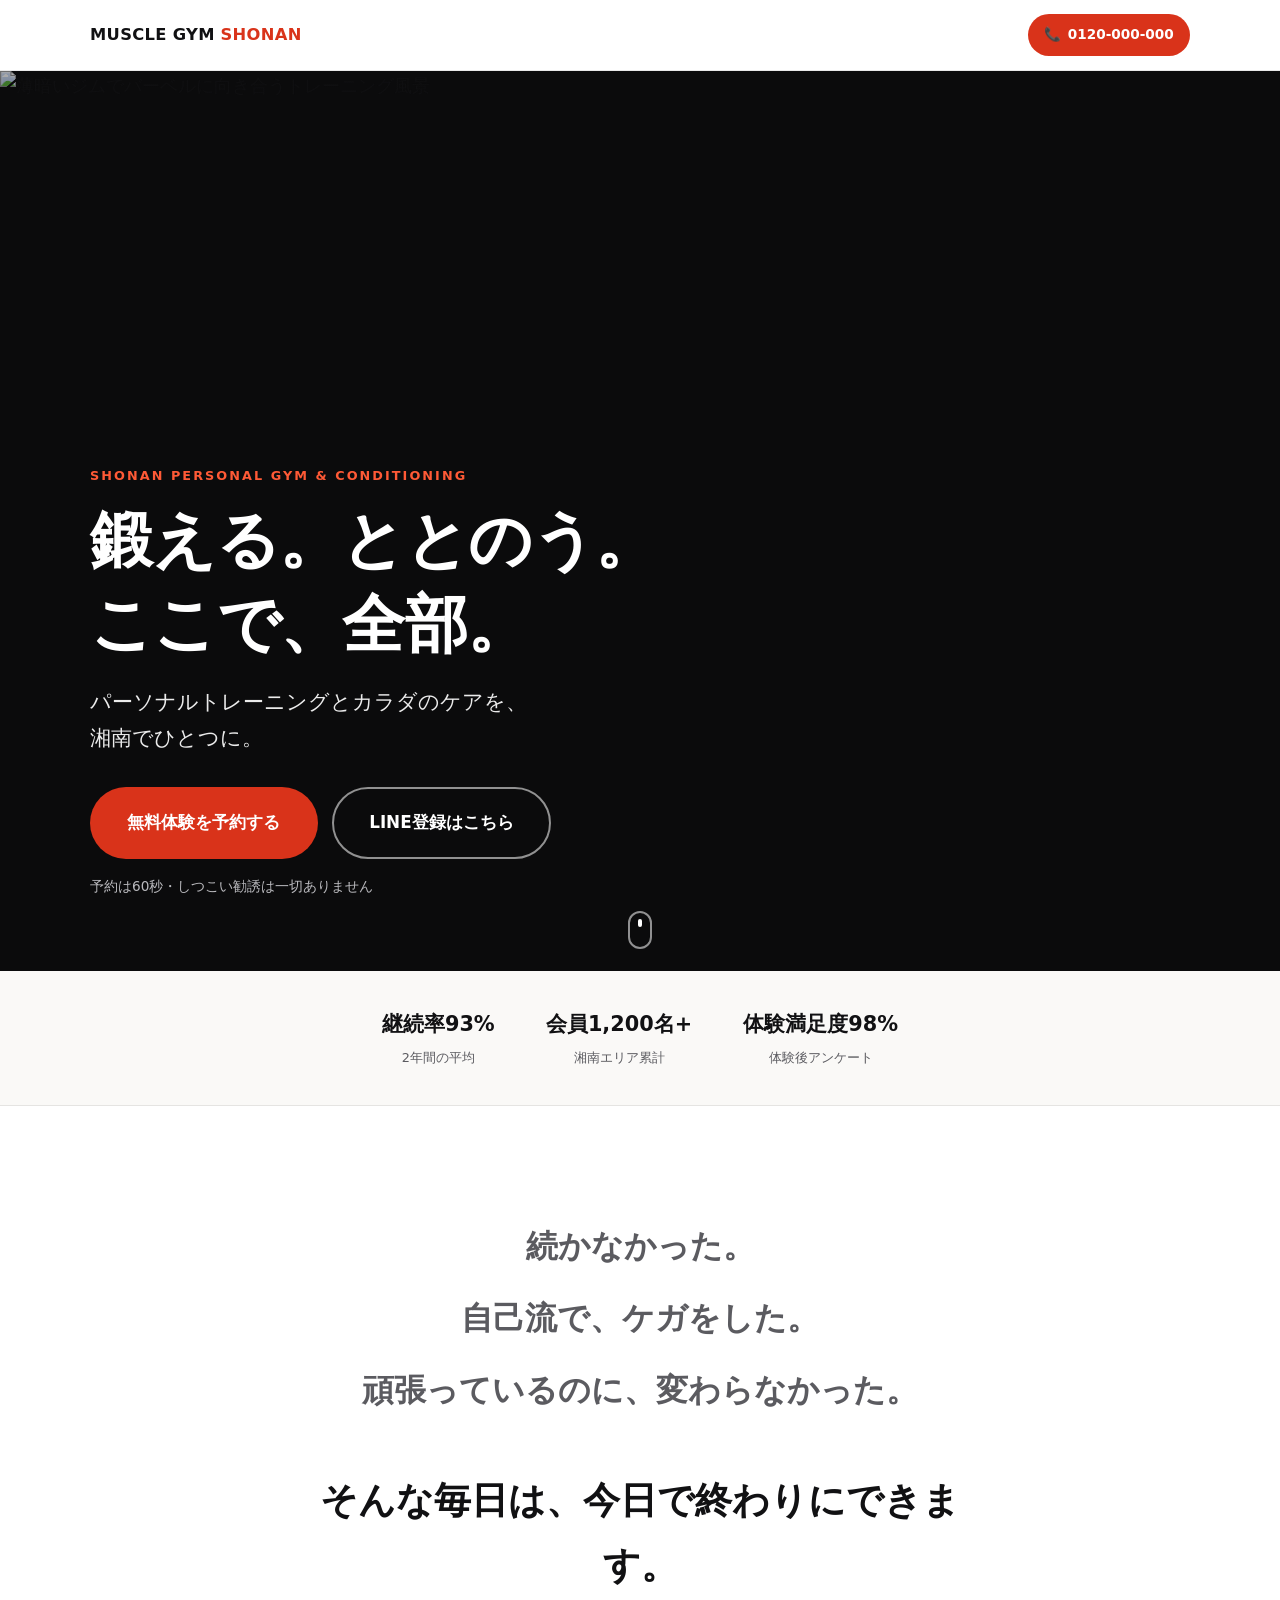
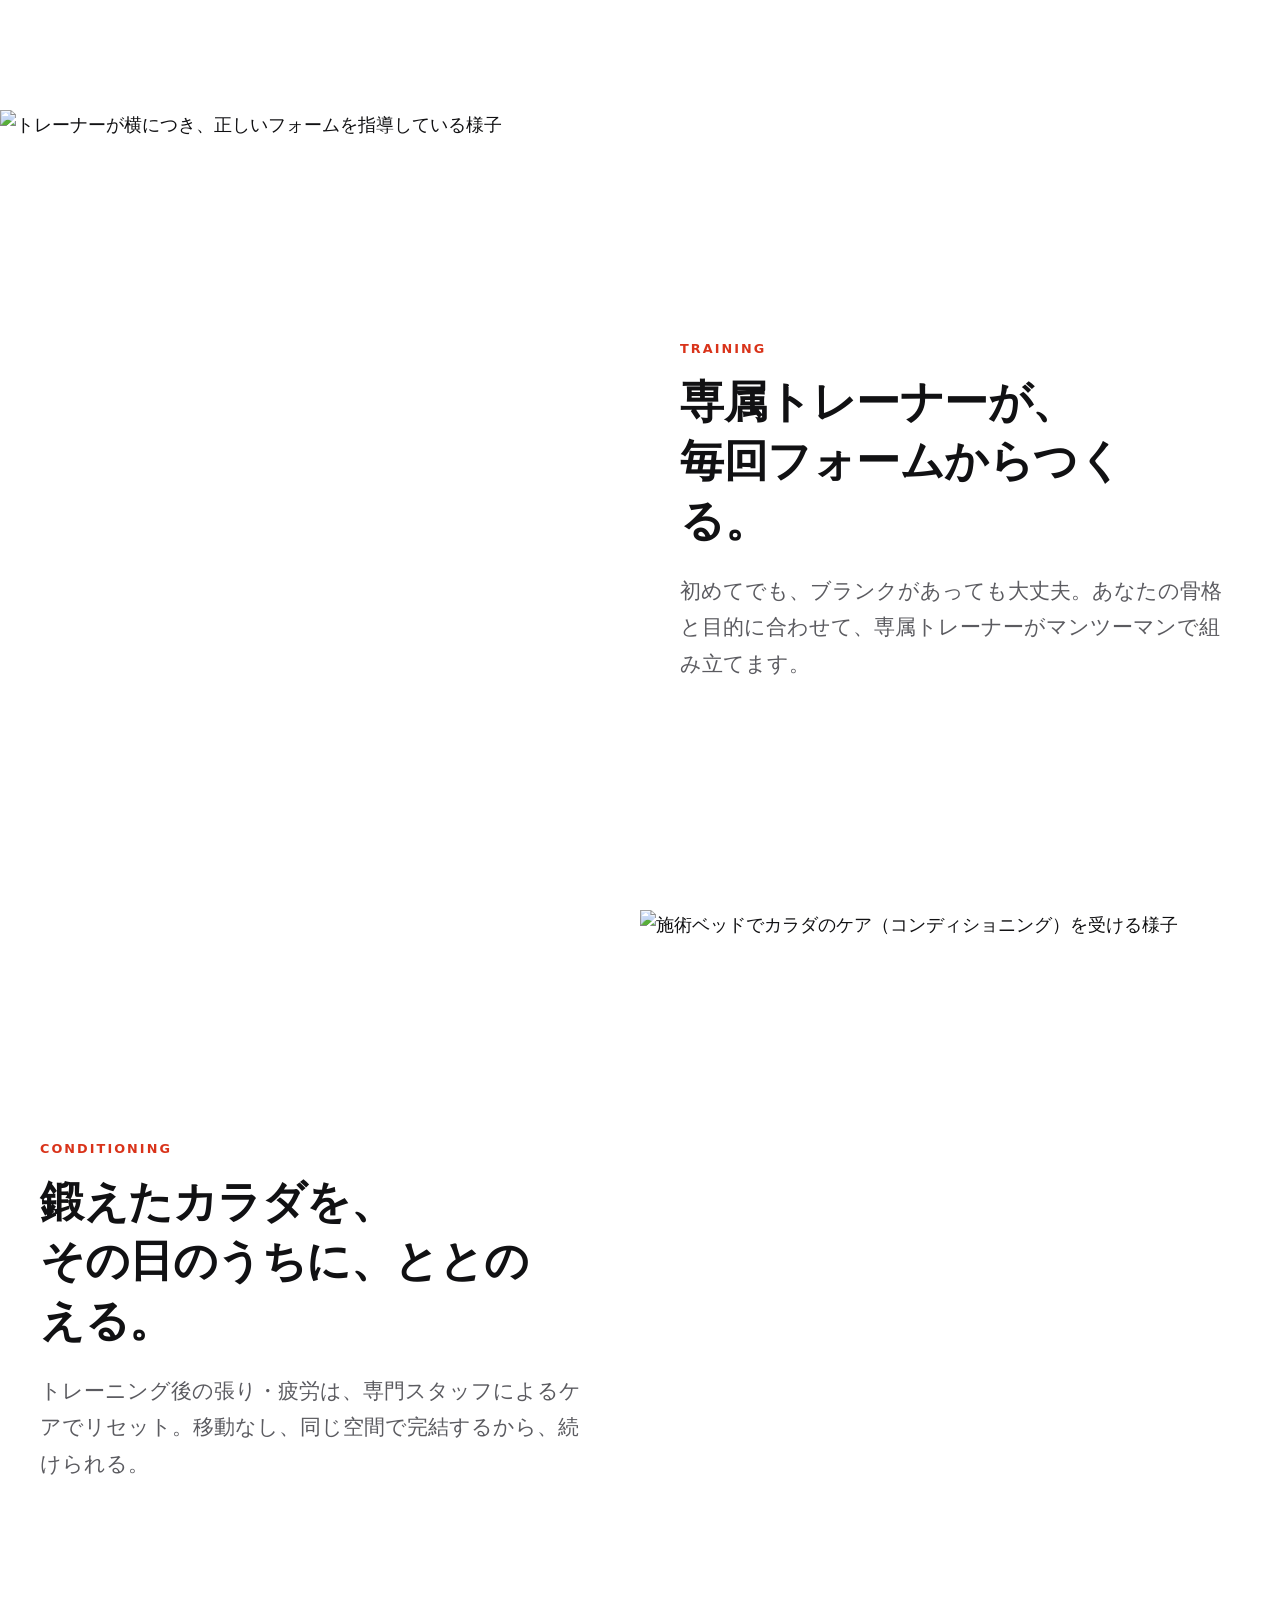
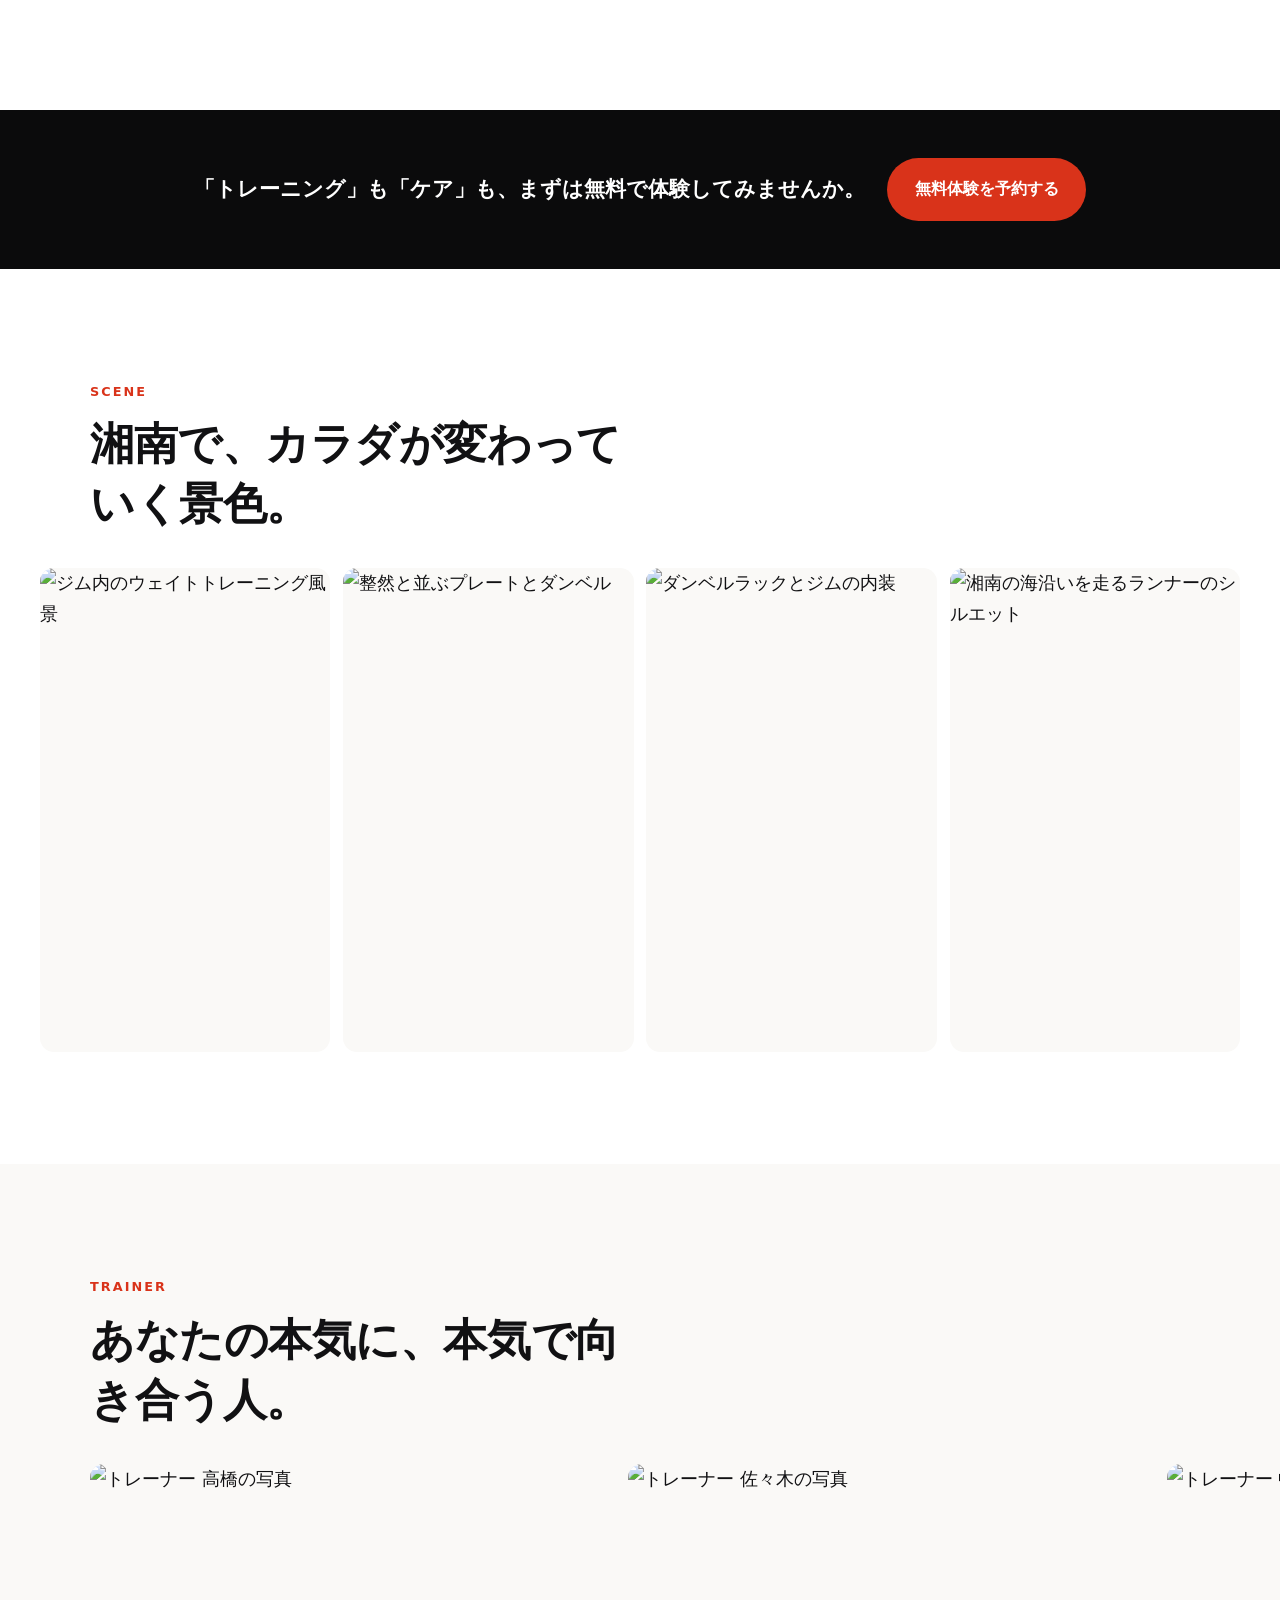
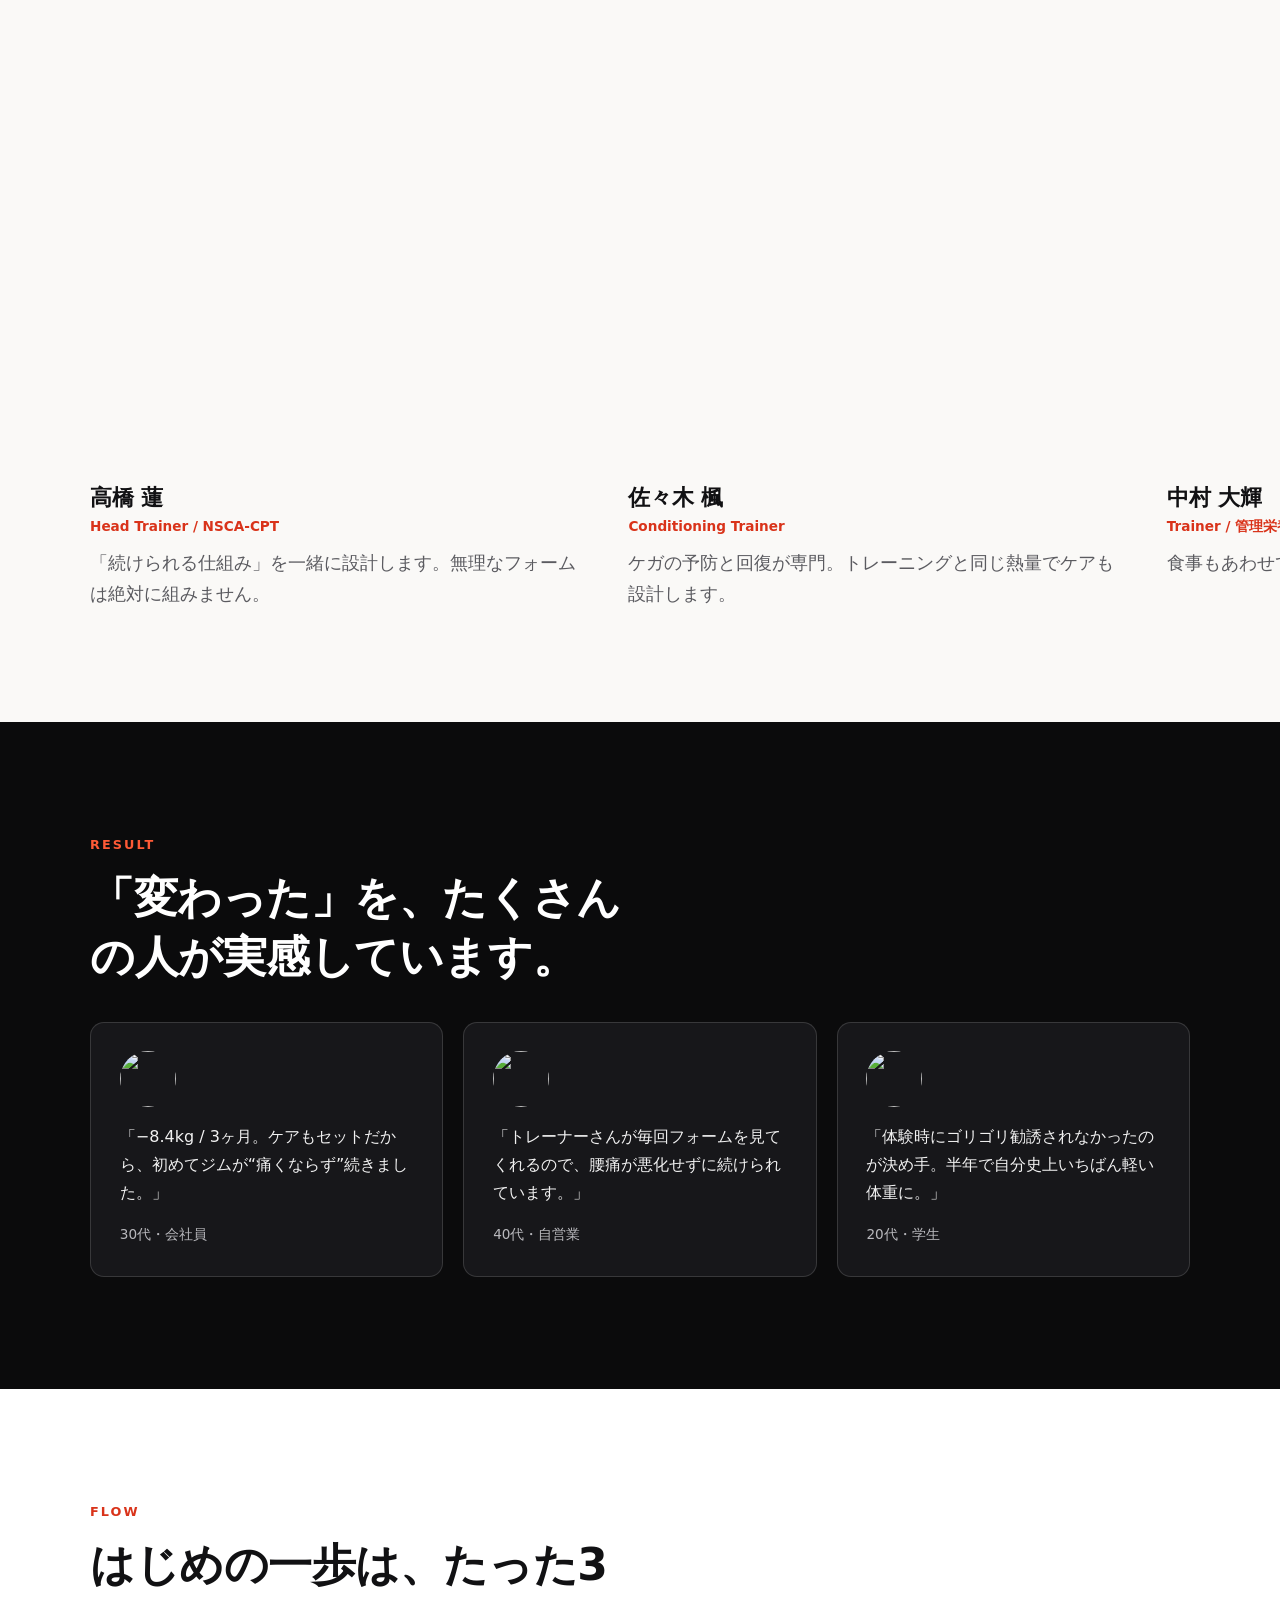
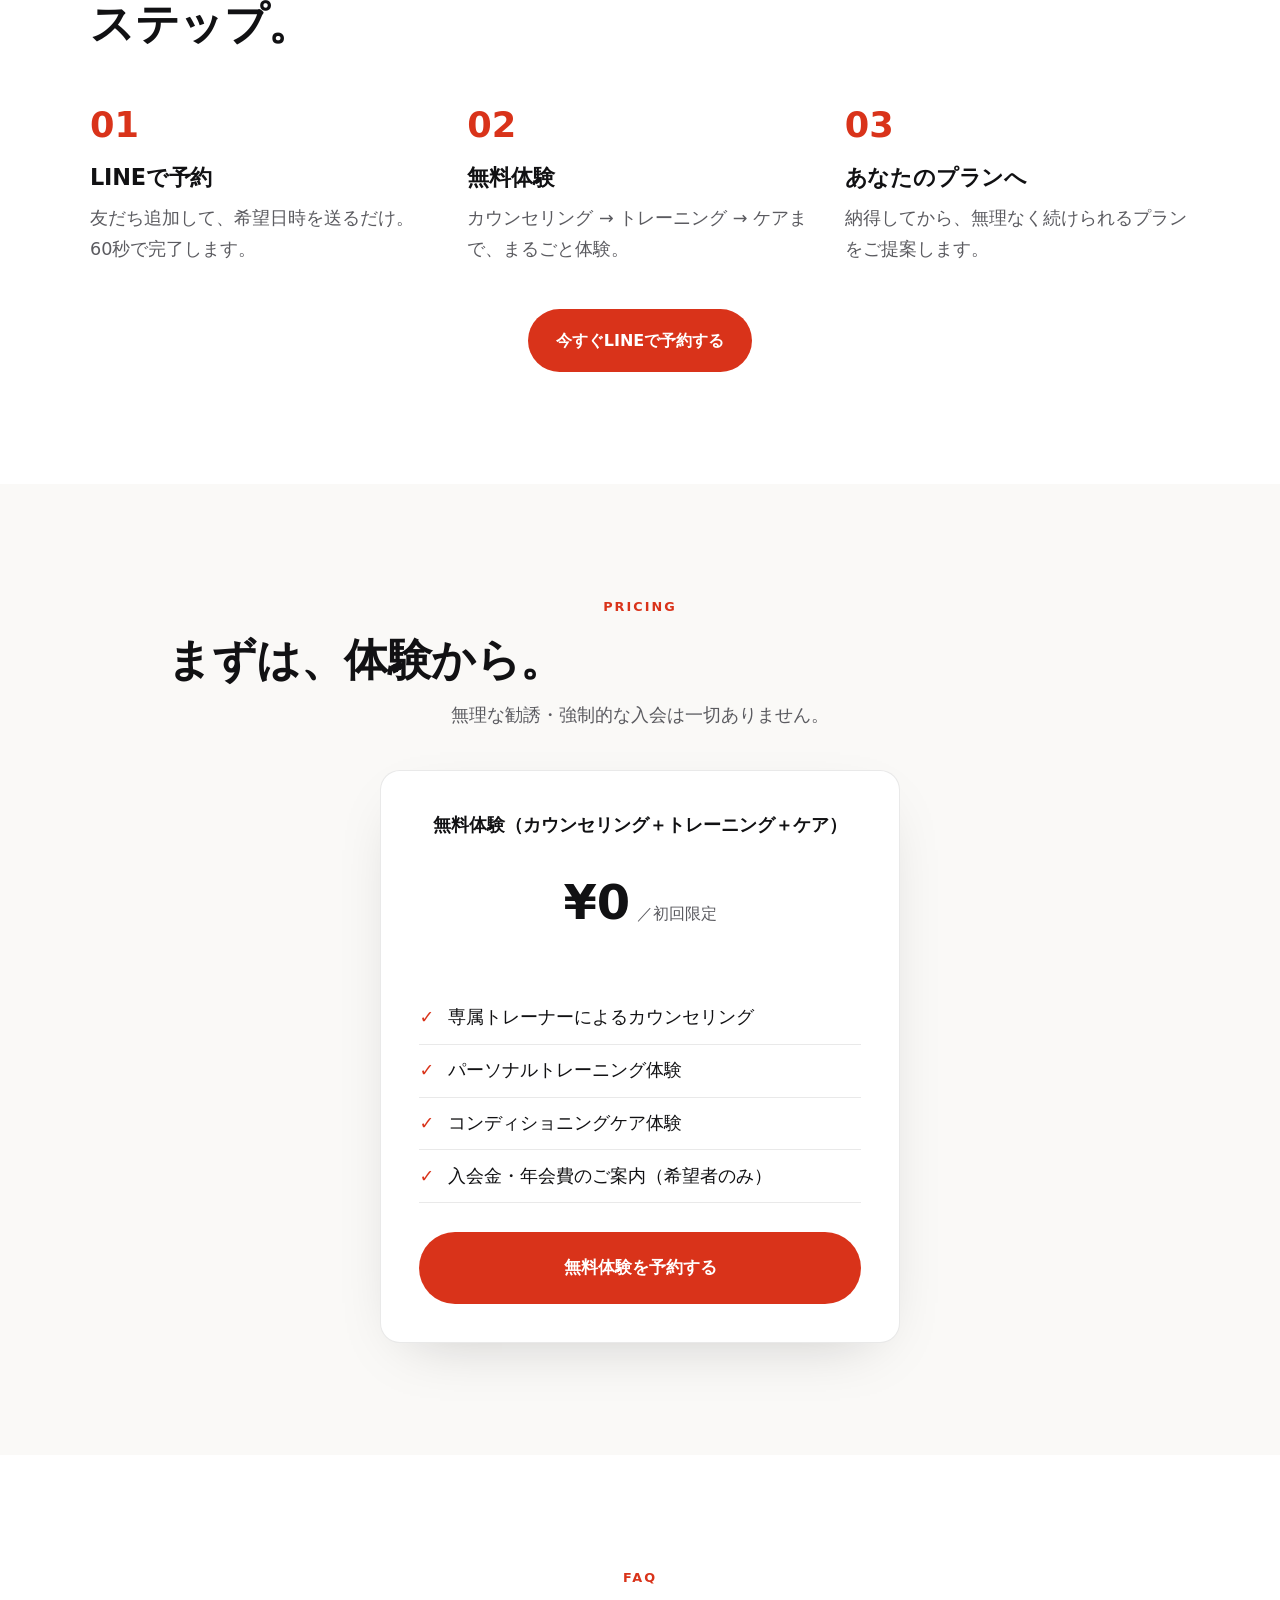
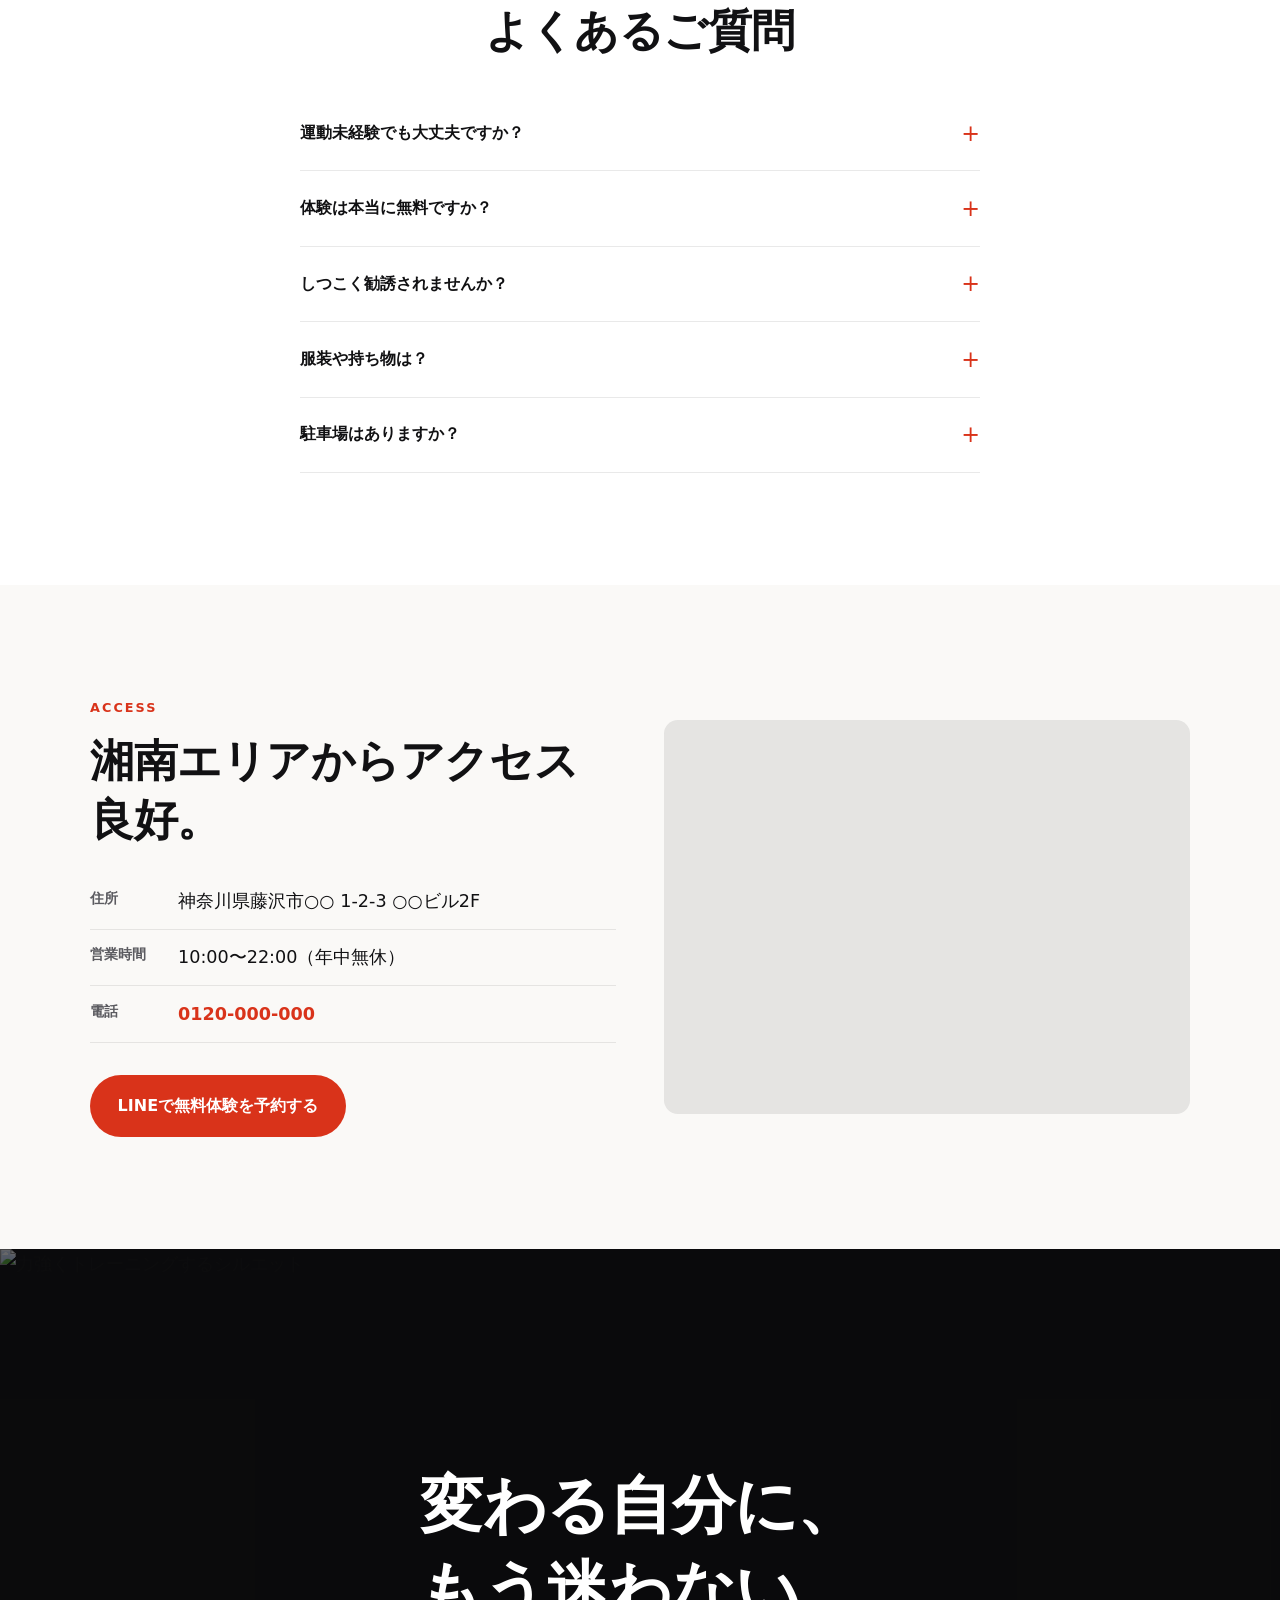
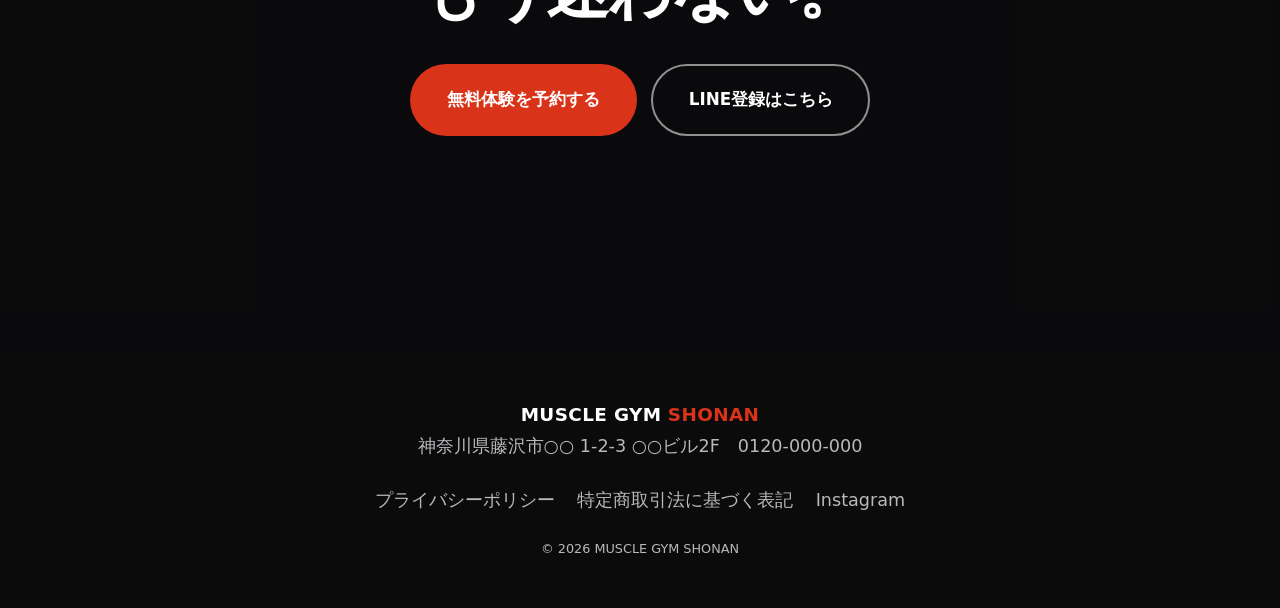
==== index.html @ 925e8fb3 "GitHub Pagesのサブパスで404になるルート絶対パスを修正 GitHub Pagesのプロジェクトサイトは /-muscle-gym-shonan-lp/ 配下で 配信されるため、"/"始ま" ====
<!doctype html>
<html lang="ja">
<head>
<meta charset="UTF-8">
<meta name="viewport" content="width=device-width, initial-scale=1, viewport-fit=cover">
<title>マッスルジム湘南｜鍛える。ととのう。ここで、全部。無料体験受付中</title>
<meta name="description" content="湘南のパーソナルジム「マッスルジム湘南」。トレーニングとカラダのケアがひとつになった、続けられるジム。無料体験はLINEで60秒予約。">
<link rel="canonical" href="https://www.musclegym-shonan.example.com/">
<meta name="robots" content="index,follow">
<meta name="theme-color" content="#0B0B0C">

<!-- OGP / SNS -->
<meta property="og:type" content="website">
<meta property="og:locale" content="ja_JP">
<meta property="og:site_name" content="マッスルジム湘南">
<meta property="og:title" content="マッスルジム湘南｜鍛える。ととのう。ここで、全部。">
<meta property="og:description" content="トレーニングとカラダのケアがひとつになった、湘南のパーソナルジム。無料体験はLINEで60秒予約。">
<meta property="og:url" content="https://www.musclegym-shonan.example.com/">
<meta property="og:image" content="https://images.unsplash.com/photo-1571019613454-1cb2f99b2d8b?auto=format&fit=crop&w=1200&h=630&q=80">
<meta name="twitter:card" content="summary_large_image">

<link rel="icon" href="./assets/img/favicon.svg" type="image/svg+xml">
<link rel="preconnect" href="https://images.unsplash.com" crossorigin>

<link rel="stylesheet" href="./assets/css/style.css">
<script>document.documentElement.classList.add('js');</script>

<!-- ============================================================
     計測タグ設置スロット（Head）
     Google Tag Manager / GA4 / Meta Pixel / Microsoft Clarity / Hotjar
     を導入する際は、下記コメントアウトを外し ID を差し替えてください。
     詳細手順は README.md「計測タグの導入」を参照。
============================================================= -->
<!--
<script>(function(w,d,s,l,i){w[l]=w[l]||[];w[l].push({'gtm.start':new Date().getTime(),event:'gtm.js'});var f=d.getElementsByTagName(s)[0],j=d.createElement(s),dl=l!='dataLayer'?'&l='+l:'';j.async=true;j.src='https://www.googletagmanager.com/gtm.js?id='+i+dl;f.parentNode.insertBefore(j,f);})(window,document,'script','dataLayer','GTM-XXXXXXX');</script>
-->
<!-- /計測タグ設置スロット（Head） -->

<script type="application/ld+json">
{
  "@context": "https://schema.org",
  "@type": "ExerciseGym",
  "name": "マッスルジム湘南",
  "image": "https://images.unsplash.com/photo-1571019613454-1cb2f99b2d8b?auto=format&fit=crop&w=1200&q=80",
  "url": "https://www.musclegym-shonan.example.com/",
  "telephone": "+81-120-000-000",
  "priceRange": "¥¥",
  "address": {
    "@type": "PostalAddress",
    "streetAddress": "○○ 1-2-3 ○○ビル2F",
    "addressLocality": "藤沢市",
    "addressRegion": "神奈川県",
    "postalCode": "000-0000",
    "addressCountry": "JP"
  },
  "openingHoursSpecification": [
    {
      "@type": "OpeningHoursSpecification",
      "dayOfWeek": ["Monday","Tuesday","Wednesday","Thursday","Friday","Saturday","Sunday"],
      "opens": "10:00",
      "closes": "22:00"
    }
  ],
  "sameAs": ["https://www.instagram.com/example/"]
}
</script>
</head>
<body>

<a class="skip-link" href="#main">本文へスキップ</a>

<!-- ============================================================
     ヘッダー：広告LPのためナビゲーションは持たせず、
     ロゴと常設CTAのみで離脱経路を作らない
============================================================= -->
<header class="site-header" data-reveal="fade">
  <div class="wrap site-header__inner">
    <span class="logo">MUSCLE GYM<em>SHONAN</em></span>
    <a class="btn btn--sm btn--cta" data-cta="tel_header" href="tel:0120000000">
      <span aria-hidden="true">📞</span> 0120-000-000
    </a>
  </div>
</header>

<main id="main">

  <!-- ============================================================
       HERO — コピー・写真・CTAのみで完結させる
  ============================================================= -->
  <section class="hero" aria-label="メインビジュアル">
    <img
      class="hero__img"
      src="https://images.unsplash.com/photo-1571019613454-1cb2f99b2d8b?auto=format&fit=crop&w=1600&q=80"
      srcset="https://images.unsplash.com/photo-1571019613454-1cb2f99b2d8b?auto=format&fit=crop&w=800&q=80 800w,
              https://images.unsplash.com/photo-1571019613454-1cb2f99b2d8b?auto=format&fit=crop&w=1200&q=80 1200w,
              https://images.unsplash.com/photo-1571019613454-1cb2f99b2d8b?auto=format&fit=crop&w=1600&q=80 1600w,
              https://images.unsplash.com/photo-1571019613454-1cb2f99b2d8b?auto=format&fit=crop&w=2000&q=80 2000w"
      sizes="100vw"
      width="1600" height="2000"
      alt="薄暗いジムでバーベルに向き合うトレーニング風景"
      fetchpriority="high">
    <div class="hero__scrim" aria-hidden="true"></div>

    <div class="hero__content wrap">
      <p class="eyebrow eyebrow--invert">SHONAN PERSONAL GYM &amp; CONDITIONING</p>
      <h1 class="hero__title">鍛える。ととのう。<br>ここで、全部。</h1>
      <p class="hero__lead">パーソナルトレーニングとカラダのケアを、湘南でひとつに。</p>

      <div class="cta-group">
        <a class="btn btn--lg btn--cta" data-cta="line_hero" href="https://lin.ee/your-line-id" target="_blank" rel="noopener">
          無料体験を予約する
        </a>
        <a class="btn btn--lg btn--ghost-invert" data-cta="line_follow_hero" href="https://lin.ee/your-line-id" target="_blank" rel="noopener">
          LINE登録はこちら
        </a>
      </div>
      <p class="hero__note">予約は60秒・しつこい勧誘は一切ありません</p>
    </div>

    <div class="hero__scrolldown" aria-hidden="true"><span></span></div>
  </section>

  <!-- ============================================================
       トラストバー：数字で信頼を一瞬で伝える
  ============================================================= -->
  <section class="trustbar" data-reveal="fade">
    <div class="wrap trustbar__inner">
      <div class="trustbar__item"><strong>継続率93%</strong><span>2年間の平均</span></div>
      <div class="trustbar__item"><strong>会員1,200名+</strong><span>湘南エリア累計</span></div>
      <div class="trustbar__item"><strong>体験満足度98%</strong><span>体験後アンケート</span></div>
    </div>
  </section>

  <!-- ============================================================
       共感（問題提起）— 写真なし・余白で「間」を作る
  ============================================================= -->
  <section class="empathy" data-reveal="up">
    <div class="wrap wrap--narrow">
      <p class="empathy__line">続かなかった。</p>
      <p class="empathy__line">自己流で、ケガをした。</p>
      <p class="empathy__line">頑張っているのに、変わらなかった。</p>
      <p class="empathy__lead">そんな毎日は、今日で終わりにできます。</p>
    </div>
  </section>

  <!-- ============================================================
       ソリューション — トレーニング×ケアが「ここで完結」
  ============================================================= -->
  <section class="split" data-reveal="up">
    <div class="split__media">
      <img src="https://images.unsplash.com/photo-1571731956672-f2b94d7dd0cb?auto=format&fit=crop&w=1000&q=80"
           srcset="https://images.unsplash.com/photo-1571731956672-f2b94d7dd0cb?auto=format&fit=crop&w=600&q=80 600w,
                   https://images.unsplash.com/photo-1571731956672-f2b94d7dd0cb?auto=format&fit=crop&w=1000&q=80 1000w"
           sizes="(min-width: 900px) 50vw, 100vw"
           width="1000" height="1250" loading="lazy" decoding="async"
           alt="トレーナーが横につき、正しいフォームを指導している様子">
    </div>
    <div class="split__text">
      <p class="eyebrow">TRAINING</p>
      <h2>専属トレーナーが、<br>毎回フォームからつくる。</h2>
      <p>初めてでも、ブランクがあっても大丈夫。あなたの骨格と目的に合わせて、専属トレーナーがマンツーマンで組み立てます。</p>
    </div>
  </section>

  <section class="split split--reverse" data-reveal="up">
    <div class="split__media">
      <img src="https://images.unsplash.com/photo-1519824145371-296894a0daa9?auto=format&fit=crop&w=1000&q=80"
           srcset="https://images.unsplash.com/photo-1519824145371-296894a0daa9?auto=format&fit=crop&w=600&q=80 600w,
                   https://images.unsplash.com/photo-1519824145371-296894a0daa9?auto=format&fit=crop&w=1000&q=80 1000w"
           sizes="(min-width: 900px) 50vw, 100vw"
           width="1000" height="1250" loading="lazy" decoding="async"
           alt="施術ベッドでカラダのケア（コンディショニング）を受ける様子">
    </div>
    <div class="split__text">
      <p class="eyebrow">CONDITIONING</p>
      <h2>鍛えたカラダを、<br>その日のうちに、ととのえる。</h2>
      <p>トレーニング後の張り・疲労は、専門スタッフによるケアでリセット。移動なし、同じ空間で完結するから、続けられる。</p>
    </div>
  </section>

  <!-- 中間CTA：ソリューション読了後の離脱ポイント対策 -->
  <section class="cta-strip" data-reveal="fade">
    <div class="wrap cta-strip__inner">
      <p>「トレーニング」も「ケア」も、まずは無料で体験してみませんか。</p>
      <a class="btn btn--cta" data-cta="line_mid1" href="https://lin.ee/your-line-id" target="_blank" rel="noopener">無料体験を予約する</a>
    </div>
  </section>

  <!-- ============================================================
       フォトギャラリー — 写真を主役に、文字は最小限
  ============================================================= -->
  <section class="gallery" data-reveal="up">
    <div class="wrap">
      <p class="eyebrow">SCENE</p>
      <h2 class="section-title">湘南で、カラダが変わっていく景色。</h2>
    </div>
    <div class="gallery__grid">
      <figure class="gallery__item gallery__item--tall">
        <img src="https://images.unsplash.com/photo-1534438327276-14e5300c3a48?auto=format&fit=crop&w=900&q=80"
             width="900" height="1200" loading="lazy" decoding="async" alt="ジム内のウェイトトレーニング風景">
      </figure>
      <figure class="gallery__item">
        <img src="https://images.unsplash.com/photo-1540497077202-7c8a3999166f?auto=format&fit=crop&w=900&q=80"
             width="900" height="700" loading="lazy" decoding="async" alt="整然と並ぶプレートとダンベル">
      </figure>
      <figure class="gallery__item">
        <img src="https://images.unsplash.com/photo-1550345332-09e3ac987658?auto=format&fit=crop&w=900&q=80"
             width="900" height="700" loading="lazy" decoding="async" alt="ダンベルラックとジムの内装">
      </figure>
      <figure class="gallery__item gallery__item--tall">
        <img src="https://images.unsplash.com/photo-1476480862126-209bfaa8edc8?auto=format&fit=crop&w=900&q=80"
             width="900" height="1200" loading="lazy" decoding="async" alt="湘南の海沿いを走るランナーのシルエット">
      </figure>
    </div>
  </section>

  <!-- ============================================================
       トレーナー紹介
  ============================================================= -->
  <section class="trainers" data-reveal="up">
    <div class="wrap">
      <p class="eyebrow">TRAINER</p>
      <h2 class="section-title">あなたの本気に、本気で向き合う人。</h2>
    </div>
    <div class="wrap trainers__grid">
      <article class="trainer-card">
        <img src="https://images.unsplash.com/photo-1567013127542-490d757e51fc?auto=format&fit=crop&w=500&q=80"
             width="500" height="600" loading="lazy" decoding="async" alt="トレーナー 高橋の写真">
        <h3>高橋 蓮</h3>
        <p class="trainer-card__role">Head Trainer / NSCA-CPT</p>
        <p>「続けられる仕組み」を一緒に設計します。無理なフォームは絶対に組みません。</p>
      </article>
      <article class="trainer-card">
        <img src="https://images.unsplash.com/photo-1544367567-0f2fcb009e0b?auto=format&fit=crop&w=500&q=80"
             width="500" height="600" loading="lazy" decoding="async" alt="トレーナー 佐々木の写真">
        <h3>佐々木 楓</h3>
        <p class="trainer-card__role">Conditioning Trainer</p>
        <p>ケガの予防と回復が専門。トレーニングと同じ熱量でケアも設計します。</p>
      </article>
      <article class="trainer-card">
        <img src="https://images.unsplash.com/photo-1526506118085-60ce8714f8c5?auto=format&fit=crop&w=500&q=80"
             width="500" height="600" loading="lazy" decoding="async" alt="トレーナー 中村の写真">
        <h3>中村 大輝</h3>
        <p class="trainer-card__role">Trainer / 管理栄養士</p>
        <p>食事もあわせて設計するから、結果が出るまでが早い。</p>
      </article>
    </div>
  </section>

  <!-- ============================================================
       お客様の声
  ============================================================= -->
  <section class="voices" data-reveal="up">
    <div class="wrap">
      <p class="eyebrow eyebrow--invert">RESULT</p>
      <h2 class="section-title section-title--invert">「変わった」を、たくさんの人が実感しています。</h2>
    </div>
    <div class="wrap voices__grid">
      <blockquote class="voice-card">
        <img class="voice-card__avatar" src="https://i.pravatar.cc/120?img=32" width="56" height="56" loading="lazy" alt="" aria-hidden="true">
        <p>「−8.4kg / 3ヶ月。ケアもセットだから、初めてジムが“痛くならず”続きました。」</p>
        <footer>30代・会社員</footer>
      </blockquote>
      <blockquote class="voice-card">
        <img class="voice-card__avatar" src="https://i.pravatar.cc/120?img=47" width="56" height="56" loading="lazy" alt="" aria-hidden="true">
        <p>「トレーナーさんが毎回フォームを見てくれるので、腰痛が悪化せずに続けられています。」</p>
        <footer>40代・自営業</footer>
      </blockquote>
      <blockquote class="voice-card">
        <img class="voice-card__avatar" src="https://i.pravatar.cc/120?img=5" width="56" height="56" loading="lazy" alt="" aria-hidden="true">
        <p>「体験時にゴリゴリ勧誘されなかったのが決め手。半年で自分史上いちばん軽い体重に。」</p>
        <footer>20代・学生</footer>
      </blockquote>
    </div>
  </section>

  <!-- ============================================================
       ご利用の流れ（3ステップ）
  ============================================================= -->
  <section class="flow" data-reveal="up">
    <div class="wrap">
      <p class="eyebrow">FLOW</p>
      <h2 class="section-title">はじめの一歩は、たった3ステップ。</h2>
    </div>
    <ol class="flow__list wrap">
      <li>
        <span class="flow__num">01</span>
        <h3>LINEで予約</h3>
        <p>友だち追加して、希望日時を送るだけ。60秒で完了します。</p>
      </li>
      <li>
        <span class="flow__num">02</span>
        <h3>無料体験</h3>
        <p>カウンセリング → トレーニング → ケアまで、まるごと体験。</p>
      </li>
      <li>
        <span class="flow__num">03</span>
        <h3>あなたのプランへ</h3>
        <p>納得してから、無理なく続けられるプランをご提案します。</p>
      </li>
    </ol>
    <div class="wrap flow__cta">
      <a class="btn btn--cta" data-cta="line_flow" href="https://lin.ee/your-line-id" target="_blank" rel="noopener">今すぐLINEで予約する</a>
    </div>
  </section>

  <!-- ============================================================
       料金
  ============================================================= -->
  <section class="pricing" data-reveal="up">
    <div class="wrap">
      <p class="eyebrow">PRICING</p>
      <h2 class="section-title">まずは、体験から。</h2>
      <p class="pricing__lead">無理な勧誘・強制的な入会は一切ありません。</p>
    </div>
    <div class="wrap">
      <div class="pricing__card">
        <p class="pricing__label">無料体験（カウンセリング＋トレーニング＋ケア）</p>
        <p class="pricing__price">¥0<span>／初回限定</span></p>
        <ul class="pricing__list">
          <li>専属トレーナーによるカウンセリング</li>
          <li>パーソナルトレーニング体験</li>
          <li>コンディショニングケア体験</li>
          <li>入会金・年会費のご案内（希望者のみ）</li>
        </ul>
        <a class="btn btn--lg btn--cta" data-cta="line_pricing" href="https://lin.ee/your-line-id" target="_blank" rel="noopener">無料体験を予約する</a>
      </div>
    </div>
  </section>

  <!-- ============================================================
       FAQ（ネイティブ details/summary でJS不要）
  ============================================================= -->
  <section class="faq" data-reveal="up">
    <div class="wrap wrap--narrow">
      <p class="eyebrow">FAQ</p>
      <h2 class="section-title">よくあるご質問</h2>

      <details class="faq__item">
        <summary>運動未経験でも大丈夫ですか？</summary>
        <p>はい、9割以上のお客様が未経験からのスタートです。カラダの状態に合わせて強度を調整するのでご安心ください。</p>
      </details>
      <details class="faq__item">
        <summary>体験は本当に無料ですか？</summary>
        <p>はい、カウンセリング・トレーニング・ケアの体験まですべて無料です。追加費用は一切かかりません。</p>
      </details>
      <details class="faq__item">
        <summary>しつこく勧誘されませんか？</summary>
        <p>いたしません。体験後に無理な入会案内は行わず、ご希望の方にのみプランをご案内しています。</p>
      </details>
      <details class="faq__item">
        <summary>服装や持ち物は？</summary>
        <p>動きやすい服装でお越しください。シューズ・タオル・水はご用意しています。</p>
      </details>
      <details class="faq__item">
        <summary>駐車場はありますか？</summary>
        <p>近隣に提携駐車場がございます。ご予約時にご案内いたします。</p>
      </details>
    </div>
  </section>

  <!-- ============================================================
       アクセス
  ============================================================= -->
  <section class="access" data-reveal="up">
    <div class="wrap access__grid">
      <div>
        <p class="eyebrow">ACCESS</p>
        <h2 class="section-title">湘南エリアからアクセス良好。</h2>
        <dl class="access__list">
          <div><dt>住所</dt><dd>神奈川県藤沢市○○ 1-2-3 ○○ビル2F</dd></div>
          <div><dt>営業時間</dt><dd>10:00〜22:00（年中無休）</dd></div>
          <div><dt>電話</dt><dd><a data-cta="tel_access" href="tel:0120000000">0120-000-000</a></dd></div>
        </dl>
        <a class="btn btn--cta" data-cta="line_access" href="https://lin.ee/your-line-id" target="_blank" rel="noopener">LINEで無料体験を予約する</a>
      </div>
      <div class="access__map">
        <iframe
          title="マッスルジム湘南 地図"
          src="https://www.google.com/maps?q=%E8%97%A4%E6%B2%A2%E9%A7%85&output=embed"
          loading="lazy"
          referrerpolicy="no-referrer-when-downgrade">
        </iframe>
      </div>
    </div>
  </section>

  <!-- ============================================================
       クロージングCTA — Heroと呼応する締めのビジュアル
  ============================================================= -->
  <section class="closing" aria-label="無料体験へのご予約">
    <img
      class="closing__img"
      src="https://images.unsplash.com/photo-1517963879433-6ad2b056d712?auto=format&fit=crop&w=1600&q=80"
      srcset="https://images.unsplash.com/photo-1517963879433-6ad2b056d712?auto=format&fit=crop&w=800&q=80 800w,
              https://images.unsplash.com/photo-1517963879433-6ad2b056d712?auto=format&fit=crop&w=1600&q=80 1600w"
      sizes="100vw" width="1600" height="1067" loading="lazy" decoding="async"
      alt="力強くトレーニングするシルエット">
    <div class="closing__scrim" aria-hidden="true"></div>
    <div class="closing__content wrap">
      <h2>変わる自分に、<br>もう迷わない。</h2>
      <div class="cta-group">
        <a class="btn btn--lg btn--cta" data-cta="line_closing" href="https://lin.ee/your-line-id" target="_blank" rel="noopener">無料体験を予約する</a>
        <a class="btn btn--lg btn--ghost-invert" data-cta="line_follow_closing" href="https://lin.ee/your-line-id" target="_blank" rel="noopener">LINE登録はこちら</a>
      </div>
    </div>
  </section>

</main>

<!-- ============================================================
     フッター
============================================================= -->
<footer class="site-footer">
  <div class="wrap site-footer__inner">
    <span class="logo logo--footer">MUSCLE GYM<em>SHONAN</em></span>
    <p>神奈川県藤沢市○○ 1-2-3 ○○ビル2F　0120-000-000</p>
    <nav class="site-footer__links" aria-label="フッターリンク">
      <a href="./privacy.html">プライバシーポリシー</a>
      <a href="./tokushoho.html">特定商取引法に基づく表記</a>
      <a href="https://www.instagram.com/example/" target="_blank" rel="noopener">Instagram</a>
    </nav>
    <p class="site-footer__copy">&copy; <span id="year"></span> MUSCLE GYM SHONAN</p>
  </div>
</footer>

<!-- ============================================================
     モバイル固定CTAバー（スクロール後に出現）
============================================================= -->
<div class="sticky-cta" id="stickyCta" hidden>
  <a class="btn btn--cta" data-cta="line_sticky" href="https://lin.ee/your-line-id" target="_blank" rel="noopener">無料体験を予約</a>
  <a class="btn btn--ghost" data-cta="tel_sticky" href="tel:0120000000">電話で相談</a>
</div>

<script src="./assets/js/main.js" defer></script>

<!-- ============================================================
     計測タグ設置スロット（Body末尾）
     Meta Pixel / Microsoft Clarity / Hotjar 等をここに追加してください。
     GTMのnoscriptタグは <body> 直後に配置してください。
============================================================= -->
<!--
<noscript><iframe src="https://www.googletagmanager.com/ns.html?id=GTM-XXXXXXX" height="0" width="0" style="display:none;visibility:hidden"></iframe></noscript>

<script>
!function(f,b,e,v,n,t,s){if(f.fbq)return;n=f.fbq=function(){n.callMethod?n.callMethod.apply(n,arguments):n.queue.push(arguments)};if(!f._fbq)f._fbq=n;n.push=n;n.loaded=!0;n.version='2.0';n.queue=[];t=b.createElement(e);t.async=!0;t.src=v;s=b.getElementsByTagName(e)[0];s.parentNode.insertBefore(t,s)}(window,document,'script','https://connect.facebook.net/en_US/fbevents.js');fbq('init', 'YOUR_PIXEL_ID');fbq('track', 'PageView');
</script>

<script type="text/javascript">
(function(c,l,a,r,i,t,y){c[a]=c[a]||function(){(c[a].q=c[a].q||[]).push(arguments)};t=l.createElement(r);t.async=1;t.src="https://www.clarity.ms/tag/"+i;y=l.getElementsByTagName(r)[0];y.parentNode.insertBefore(t,y)})(window, document, "clarity", "script", "YOUR_CLARITY_ID");
</script>
-->
<!-- /計測タグ設置スロット（Body末尾） -->

</body>
</html>
---- assets/css/style.css ----
/* ==========================================================================
   MUSCLE GYM SHONAN — LP Stylesheet
   写真を主役に、余白を広く、CTAを最優先するミニマル設計。
   フレームワーク不使用（パフォーマンス最優先）。
   ========================================================================== */

/* ---------- Reset ---------- */
*, *::before, *::after { box-sizing: border-box; }
html { -webkit-text-size-adjust: 100%; scroll-behavior: smooth; }
body { margin: 0; }
img { max-width: 100%; display: block; }
ul, ol { list-style: none; margin: 0; padding: 0; }
h1, h2, h3, p, dl, dd, figure, blockquote, details { margin: 0; }
a { color: inherit; text-decoration: none; }
button { font: inherit; }
@media (prefers-reduced-motion: reduce) {
  html { scroll-behavior: auto; }
  *, *::before, *::after { animation-duration: 0.01ms !important; transition-duration: 0.01ms !important; }
}

/* ---------- Design tokens ---------- */
:root {
  --ink: #111113;
  --paper: #ffffff;
  --paper-warm: #faf9f7;
  --night: #0b0b0c;
  --night-2: #17171a;
  --muted: #5b5b60;
  --muted-invert: #b9b9bd;
  --line: rgba(17, 17, 19, 0.09);
  --line-invert: rgba(255, 255, 255, 0.14);
  --cta: #d9331a;
  --cta-hover: #b8290f;
  --accent: #ff5a36;

  --font: -apple-system, BlinkMacSystemFont, "Hiragino Sans", "Hiragino Kaku Gothic ProN",
          "Yu Gothic", "Meiryo", system-ui, sans-serif;

  --fs-h1: clamp(2.25rem, 1.6rem + 2.9vw, 4.2rem);
  --fs-h2: clamp(1.6rem, 1.15rem + 2.2vw, 2.75rem);
  --fs-h3: clamp(1.1rem, 1rem + 0.6vw, 1.4rem);
  --fs-lead: clamp(1.05rem, 0.95rem + 0.5vw, 1.3rem);
  --fs-body: clamp(1rem, 0.96rem + 0.2vw, 1.1rem);

  --section-y: clamp(4rem, 3rem + 5vw, 8rem);
  --wrap-x: clamp(1.25rem, 1rem + 2vw, 2.5rem);
  --radius: 14px;
}

/* ---------- Base ---------- */
body {
  font-family: var(--font);
  color: var(--ink);
  background: var(--paper);
  font-size: var(--fs-body);
  line-height: 1.75;
  -webkit-font-smoothing: antialiased;
}
h1, h2, h3 { line-height: 1.35; font-weight: 800; letter-spacing: -0.01em; }
:focus-visible {
  outline: 3px solid var(--accent);
  outline-offset: 3px;
}

.skip-link {
  position: absolute;
  left: -999px;
  top: 0;
  background: var(--ink);
  color: #fff;
  padding: 0.75em 1.25em;
  z-index: 1000;
  border-radius: 0 0 8px 0;
}
.skip-link:focus { left: 0; }

.wrap {
  max-width: 1180px;
  margin-inline: auto;
  padding-inline: var(--wrap-x);
}
.wrap--narrow { max-width: 760px; }

.eyebrow {
  font-size: 0.8rem;
  font-weight: 700;
  letter-spacing: 0.16em;
  color: var(--cta);
  margin-bottom: 0.9em;
}
.eyebrow--invert { color: var(--accent); }

.section-title {
  font-size: var(--fs-h2);
  max-width: 18ch;
}
.section-title--invert { color: #fff; }

/* ---------- Buttons ---------- */
.btn {
  display: inline-flex;
  align-items: center;
  justify-content: center;
  gap: 0.5em;
  padding: 0.95em 1.6em;
  border-radius: 999px;
  font-weight: 700;
  font-size: 1rem;
  border: 2px solid transparent;
  transition: transform 0.15s ease, background-color 0.15s ease, opacity 0.15s ease;
  white-space: nowrap;
}
.btn--lg { padding: 1.15em 2.1em; font-size: 1.05rem; }
.btn--sm { padding: 0.55em 1.05em; font-size: 0.85rem; }
.btn--cta { background: var(--cta); color: #fff; }
.btn--cta:hover { background: var(--cta-hover); transform: translateY(-2px); }
.btn--ghost { background: transparent; color: var(--ink); border-color: var(--line); }
.btn--ghost:hover { border-color: var(--ink); }
.btn--ghost-invert { background: transparent; color: #fff; border-color: rgba(255,255,255,0.55); }
.btn--ghost-invert:hover { border-color: #fff; background: rgba(255,255,255,0.08); }

.cta-group {
  display: flex;
  flex-wrap: wrap;
  gap: 0.9rem;
  margin-top: 1.9rem;
}

/* ---------- Header ---------- */
.site-header {
  position: sticky;
  top: 0;
  z-index: 40;
  background: rgba(255, 255, 255, 0.85);
  backdrop-filter: saturate(180%) blur(10px);
  -webkit-backdrop-filter: saturate(180%) blur(10px);
  border-bottom: 1px solid var(--line);
}
.site-header__inner {
  display: flex;
  align-items: center;
  justify-content: space-between;
  padding-block: 0.85rem;
}
.logo {
  font-weight: 800;
  letter-spacing: 0.02em;
  font-size: clamp(0.85rem, 0.7rem + 1vw, 1.02rem);
  white-space: nowrap;
}
.logo em { font-style: normal; color: var(--cta); margin-left: 0.35em; }
.logo--footer { color: #fff; font-size: 1.15rem; }

/* 電話CTAは画面が狭いうちは非表示にし、ロゴの折り返しと過密を防ぐ。
   モバイルの電話導線はスクロール後に出現する固定CTAバーが担う。 */
.site-header .btn { display: none; }
@media (min-width: 480px) {
  .site-header .btn { display: inline-flex; }
}

/* ---------- Hero ---------- */
.hero {
  position: relative;
  min-height: 100svh;
  display: flex;
  align-items: flex-end;
  overflow: hidden;
  background: var(--night);
}
.hero__img {
  position: absolute;
  inset: 0;
  width: 100%;
  height: 100%;
  object-fit: cover;
  object-position: center 30%;
}
.hero__scrim {
  position: absolute;
  inset: 0;
  background: linear-gradient(180deg, rgba(11,11,12,0.35) 0%, rgba(11,11,12,0.35) 40%, rgba(11,11,12,0.92) 100%);
}
.hero__content {
  position: relative;
  color: #fff;
  padding-block: clamp(3rem, 8vh, 5rem);
  width: 100%;
}
.hero__title {
  font-size: var(--fs-h1);
}
.hero__lead {
  font-size: var(--fs-lead);
  margin-top: 1rem;
  max-width: 34ch;
  color: rgba(255,255,255,0.92);
}
.hero__note {
  margin-top: 1rem;
  font-size: 0.85rem;
  color: var(--muted-invert);
}
.hero__scrolldown {
  position: absolute;
  bottom: 1.4rem;
  left: 50%;
  transform: translateX(-50%);
  width: 24px;
  height: 38px;
  border: 2px solid rgba(255,255,255,0.55);
  border-radius: 20px;
}
.hero__scrolldown span {
  position: absolute;
  top: 6px;
  left: 50%;
  width: 4px;
  height: 8px;
  margin-left: -2px;
  background: #fff;
  border-radius: 2px;
  animation: scrolldown 1.8s ease-in-out infinite;
}
@keyframes scrolldown {
  0% { opacity: 1; transform: translateY(0); }
  70% { opacity: 0; transform: translateY(12px); }
  100% { opacity: 0; }
}
@media (max-width: 640px) {
  .hero__scrolldown { display: none; }
}

/* ---------- Trust bar ---------- */
.trustbar { background: var(--paper-warm); border-bottom: 1px solid var(--line); }
.trustbar__inner {
  display: flex;
  flex-wrap: wrap;
  justify-content: center;
  gap: clamp(1.5rem, 4vw, 4rem);
  padding-block: 2.2rem;
  text-align: center;
}
.trustbar__item { display: flex; flex-direction: column; gap: 0.3rem; }
.trustbar__item strong { font-size: 1.3rem; font-weight: 800; }
.trustbar__item span { font-size: 0.8rem; color: var(--muted); }

/* ---------- Empathy ---------- */
.empathy {
  padding-block: var(--section-y);
  text-align: center;
}
.empathy__line {
  font-size: clamp(1.3rem, 1rem + 1.6vw, 2rem);
  font-weight: 700;
  color: var(--muted);
  margin-bottom: 0.5em;
}
.empathy__lead {
  margin-top: 1.4em;
  font-size: clamp(1.5rem, 1.1rem + 2vw, 2.3rem);
  font-weight: 800;
}

/* ---------- Split (image / text story blocks) ---------- */
.split {
  display: grid;
  grid-template-columns: 1fr;
  align-items: stretch;
}
@media (min-width: 900px) {
  .split { grid-template-columns: 1fr 1fr; min-height: 640px; }
  .split--reverse .split__media { order: 2; }
}
.split__media { overflow: hidden; }
.split__media img { width: 100%; height: 100%; object-fit: cover; aspect-ratio: 4 / 5; }
.split__text {
  display: flex;
  flex-direction: column;
  justify-content: center;
  padding: clamp(2.5rem, 4vw, 5rem) var(--wrap-x);
}
.split__text h2 { font-size: var(--fs-h2); max-width: 16ch; }
.split__text p:not(.eyebrow) { margin-top: 1.1em; max-width: 44ch; color: var(--muted); font-size: var(--fs-lead); }

/* ---------- CTA strip ---------- */
.cta-strip { background: var(--night); color: #fff; padding-block: 3rem; }
.cta-strip__inner {
  display: flex;
  flex-wrap: wrap;
  align-items: center;
  justify-content: center;
  gap: 1.4rem;
  text-align: center;
}
.cta-strip__inner p { font-size: var(--fs-lead); font-weight: 700; }

/* ---------- Gallery ---------- */
.gallery { padding-block: var(--section-y); }
.gallery .wrap:first-child { margin-bottom: 2.2rem; }
.gallery__grid {
  display: grid;
  grid-template-columns: repeat(2, 1fr);
  gap: clamp(0.4rem, 1vw, 0.8rem);
  padding-inline: var(--wrap-x);
}
@media (min-width: 800px) {
  .gallery__grid { grid-template-columns: repeat(4, 1fr); }
}
.gallery__item { overflow: hidden; border-radius: var(--radius); background: var(--paper-warm); }
.gallery__item img { width: 100%; height: 100%; object-fit: cover; aspect-ratio: 3 / 4; transition: transform 0.5s ease; }
.gallery__item--tall img { aspect-ratio: 3 / 5; }
.gallery__item:hover img { transform: scale(1.04); }

/* ---------- Trainers ---------- */
.trainers { padding-block: var(--section-y); background: var(--paper-warm); }
.trainers .wrap:first-child { margin-bottom: 2.2rem; }
.trainers__grid {
  display: grid;
  gap: clamp(1.5rem, 3vw, 2.5rem);
  grid-template-columns: 1fr;
}
@media (min-width: 720px) {
  .trainers__grid { grid-template-columns: repeat(3, 1fr); }
}
.trainer-card img {
  width: 100%;
  aspect-ratio: 5 / 6;
  object-fit: cover;
  border-radius: var(--radius);
  margin-bottom: 1.1rem;
}
.trainer-card h3 { font-size: var(--fs-h3); }
.trainer-card__role { color: var(--cta); font-size: 0.85rem; font-weight: 700; margin-top: 0.2em; margin-bottom: 0.7em; }
.trainer-card p:last-child { color: var(--muted); }

/* ---------- Voices ---------- */
.voices { background: var(--night); color: #fff; padding-block: var(--section-y); }
.voices .wrap:first-child { margin-bottom: 2.2rem; }
.voices__grid {
  display: grid;
  gap: 1.25rem;
  grid-template-columns: 1fr;
}
@media (min-width: 780px) {
  .voices__grid { grid-template-columns: repeat(3, 1fr); }
}
.voice-card {
  background: var(--night-2);
  border: 1px solid var(--line-invert);
  border-radius: var(--radius);
  padding: 1.8rem;
}
.voice-card__avatar { border-radius: 50%; margin-bottom: 1rem; }
.voice-card p { font-size: 1rem; color: rgba(255,255,255,0.94); }
.voice-card footer { margin-top: 1rem; color: var(--muted-invert); font-size: 0.85rem; }

/* ---------- Flow ---------- */
.flow { padding-block: var(--section-y); }
.flow .wrap:first-child { margin-bottom: 2.5rem; }
.flow__list {
  display: grid;
  gap: 2rem;
  grid-template-columns: 1fr;
  margin-bottom: 2.8rem;
}
@media (min-width: 780px) {
  .flow__list { grid-template-columns: repeat(3, 1fr); }
}
.flow__num {
  display: block;
  font-size: 2.2rem;
  font-weight: 800;
  color: var(--cta);
  margin-bottom: 0.4rem;
}
.flow__list h3 { font-size: var(--fs-h3); margin-bottom: 0.5em; }
.flow__list p { color: var(--muted); }
.flow__cta { text-align: center; }

/* ---------- Pricing ---------- */
.pricing { background: var(--paper-warm); padding-block: var(--section-y); }
.pricing .wrap:first-child { text-align: center; margin-bottom: 2.5rem; }
.pricing__lead { color: var(--muted); margin-top: 0.6em; }
.pricing__card {
  max-width: 520px;
  margin-inline: auto;
  background: var(--paper);
  border: 1px solid var(--line);
  border-radius: 20px;
  padding: clamp(2rem, 3vw, 3rem);
  text-align: center;
  box-shadow: 0 20px 60px -30px rgba(17,17,19,0.25);
}
.pricing__label { font-weight: 700; }
.pricing__price {
  font-size: 3rem;
  font-weight: 800;
  margin: 0.4em 0 1em;
}
.pricing__price span { font-size: 1rem; color: var(--muted); font-weight: 500; margin-left: 0.4em; }
.pricing__list { text-align: left; margin-bottom: 1.8rem; }
.pricing__list li {
  padding: 0.6em 0;
  border-bottom: 1px solid var(--line);
  padding-left: 1.6em;
  position: relative;
}
.pricing__list li::before {
  content: "✓";
  position: absolute;
  left: 0;
  color: var(--cta);
  font-weight: 800;
}
.pricing__card .btn { width: 100%; }

/* ---------- FAQ ---------- */
.faq { padding-block: var(--section-y); }
.faq .wrap > .eyebrow, .faq .wrap > .section-title { text-align: center; }
.faq .section-title { margin-inline: auto; margin-bottom: 2.2rem; }
.faq__item {
  border-bottom: 1px solid var(--line);
  padding-block: 1.1rem;
}
.faq__item summary {
  cursor: pointer;
  font-weight: 700;
  font-size: 1.02rem;
  list-style: none;
  display: flex;
  align-items: center;
  justify-content: space-between;
  gap: 1rem;
}
.faq__item summary::-webkit-details-marker { display: none; }
.faq__item summary::after {
  content: "+";
  font-size: 1.4rem;
  font-weight: 400;
  color: var(--cta);
  flex-shrink: 0;
  transition: transform 0.2s ease;
}
.faq__item[open] summary::after { transform: rotate(45deg); }
.faq__item p { margin-top: 0.9rem; color: var(--muted); }

/* ---------- Access ---------- */
.access { padding-block: var(--section-y); background: var(--paper-warm); }
.access__grid {
  display: grid;
  gap: clamp(2rem, 4vw, 3rem);
  grid-template-columns: 1fr;
  align-items: center;
}
@media (min-width: 900px) {
  .access__grid { grid-template-columns: 1fr 1fr; }
}
.access__list { margin: 1.5rem 0 2rem; }
.access__list > div {
  display: flex;
  gap: 1rem;
  padding: 0.7em 0;
  border-bottom: 1px solid var(--line);
}
.access__list dt { width: 5em; flex-shrink: 0; color: var(--muted); font-weight: 700; font-size: 0.9rem; }
.access__list a { color: var(--cta); font-weight: 700; }
.access__map { border-radius: var(--radius); overflow: hidden; aspect-ratio: 4/3; background: var(--line); }
.access__map iframe { width: 100%; height: 100%; border: 0; }

/* ---------- Closing ---------- */
.closing {
  position: relative;
  min-height: 78vh;
  display: flex;
  align-items: center;
  overflow: hidden;
  background: var(--night);
}
.closing__img { position: absolute; inset: 0; width: 100%; height: 100%; object-fit: cover; }
.closing__scrim { position: absolute; inset: 0; background: rgba(11,11,12,0.62); }
.closing__content { position: relative; color: #fff; text-align: center; margin-inline: auto; padding-block: 4rem; }
.closing__content h2 { font-size: var(--fs-h1); }
.closing .cta-group { justify-content: center; }

/* ---------- Footer ---------- */
.site-footer { background: var(--night); color: var(--muted-invert); padding-block: 3rem; }
.site-footer__inner { text-align: center; }
.site-footer__links { display: flex; flex-wrap: wrap; justify-content: center; gap: 1.4rem; margin: 1.4rem 0; }
.site-footer__links a:hover { color: #fff; }
.site-footer__copy { font-size: 0.8rem; margin-top: 1rem; }

/* ---------- Sticky mobile CTA ---------- */
.sticky-cta {
  position: fixed;
  left: 0;
  right: 0;
  bottom: 0;
  z-index: 50;
  display: flex;
  gap: 0.6rem;
  padding: 0.7rem;
  padding-bottom: calc(0.7rem + env(safe-area-inset-bottom));
  background: rgba(255,255,255,0.92);
  backdrop-filter: saturate(180%) blur(12px);
  -webkit-backdrop-filter: saturate(180%) blur(12px);
  border-top: 1px solid var(--line);
  transform: translateY(100%);
  transition: transform 0.25s ease;
}
.sticky-cta.is-visible { transform: translateY(0); }
.sticky-cta .btn { flex: 1; }
@media (min-width: 900px) {
  .sticky-cta { display: none; }
}

/* ---------- Scroll reveal ----------
   JS未実行時（読み込み前・JS無効時）はデフォルトで表示状態にしておき、
   <html class="js"> が付いた場合のみ初期非表示にしてフェードインさせる。
   これにより「JSが遅れる/失敗する=コンテンツが見えない」を防ぐ。 */
.js [data-reveal] { opacity: 0; }
[data-reveal].in-view { opacity: 1; }
.js [data-reveal="up"] { transform: translateY(24px); }
[data-reveal] { transition: opacity 0.6s ease, transform 0.6s ease; }
[data-reveal="up"].in-view { transform: translateY(0); }
@media (prefers-reduced-motion: reduce) {
  .js [data-reveal] { opacity: 1; transform: none; }
}
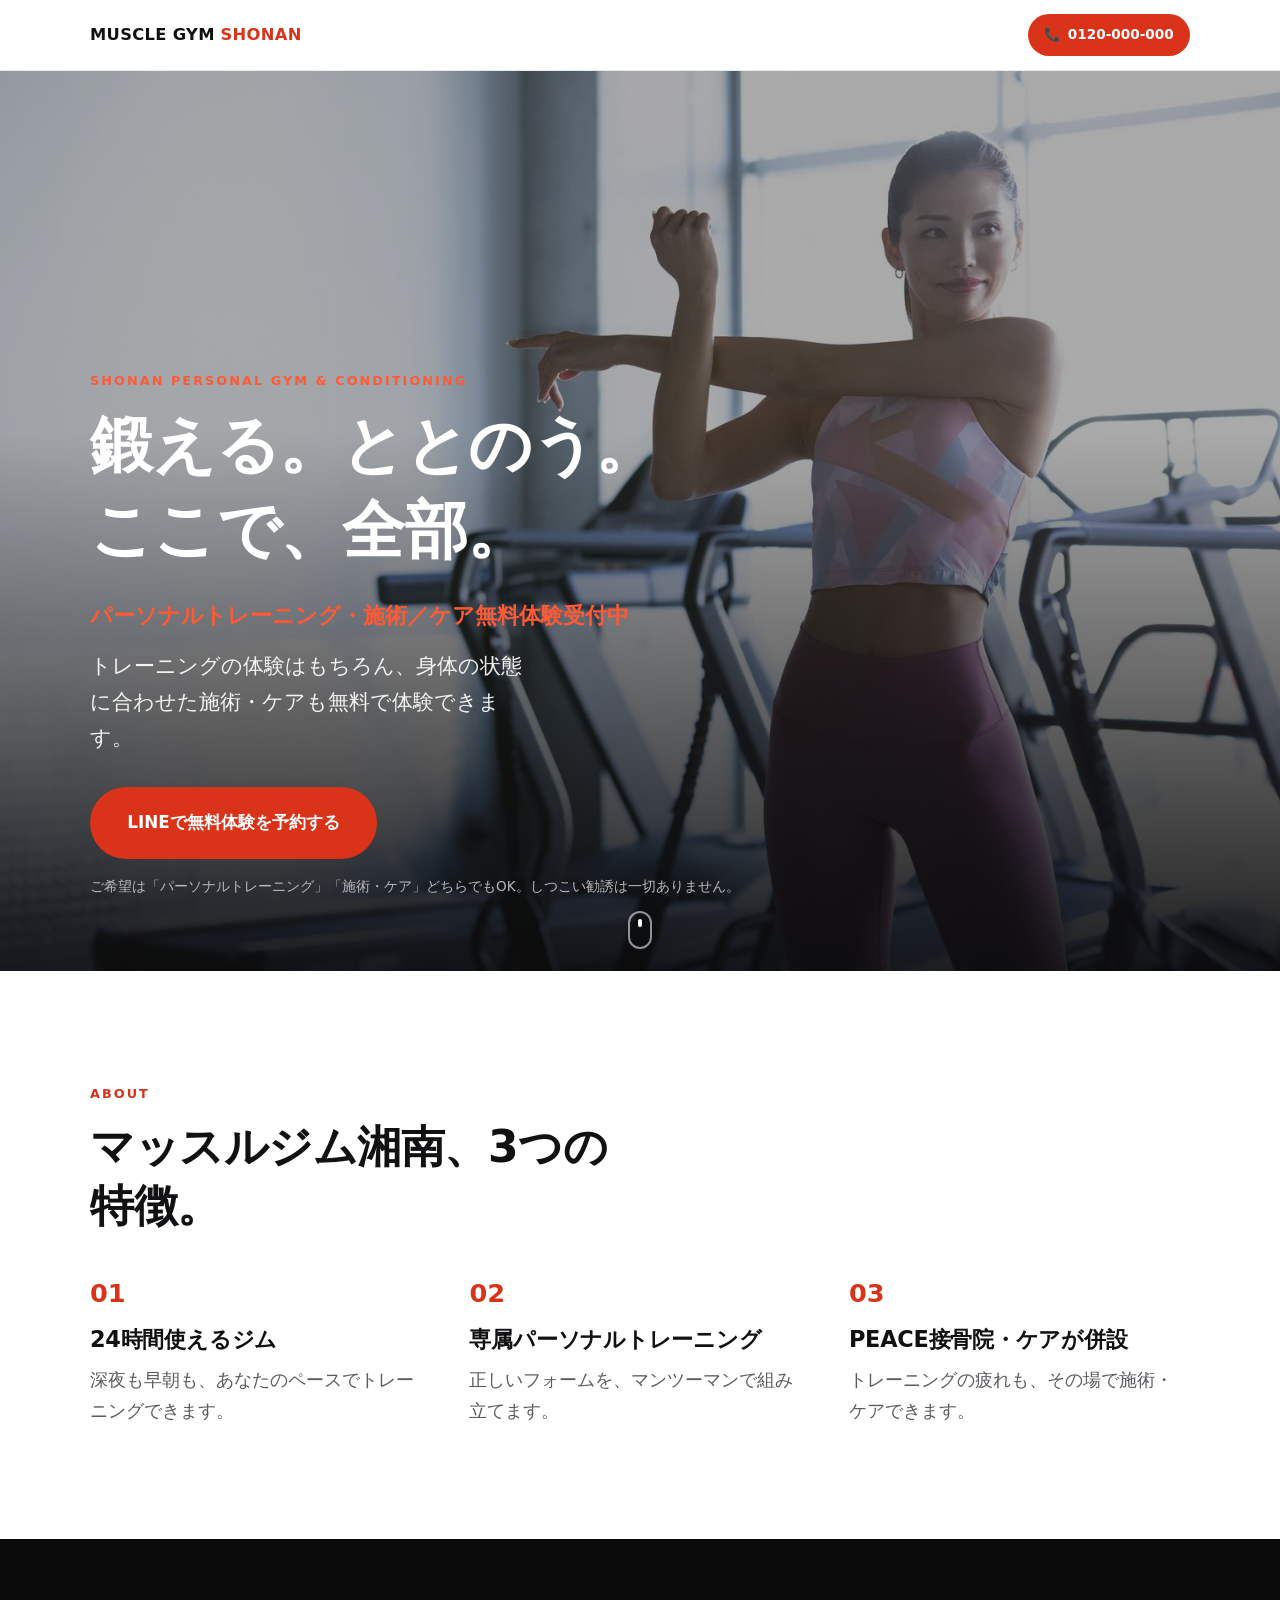
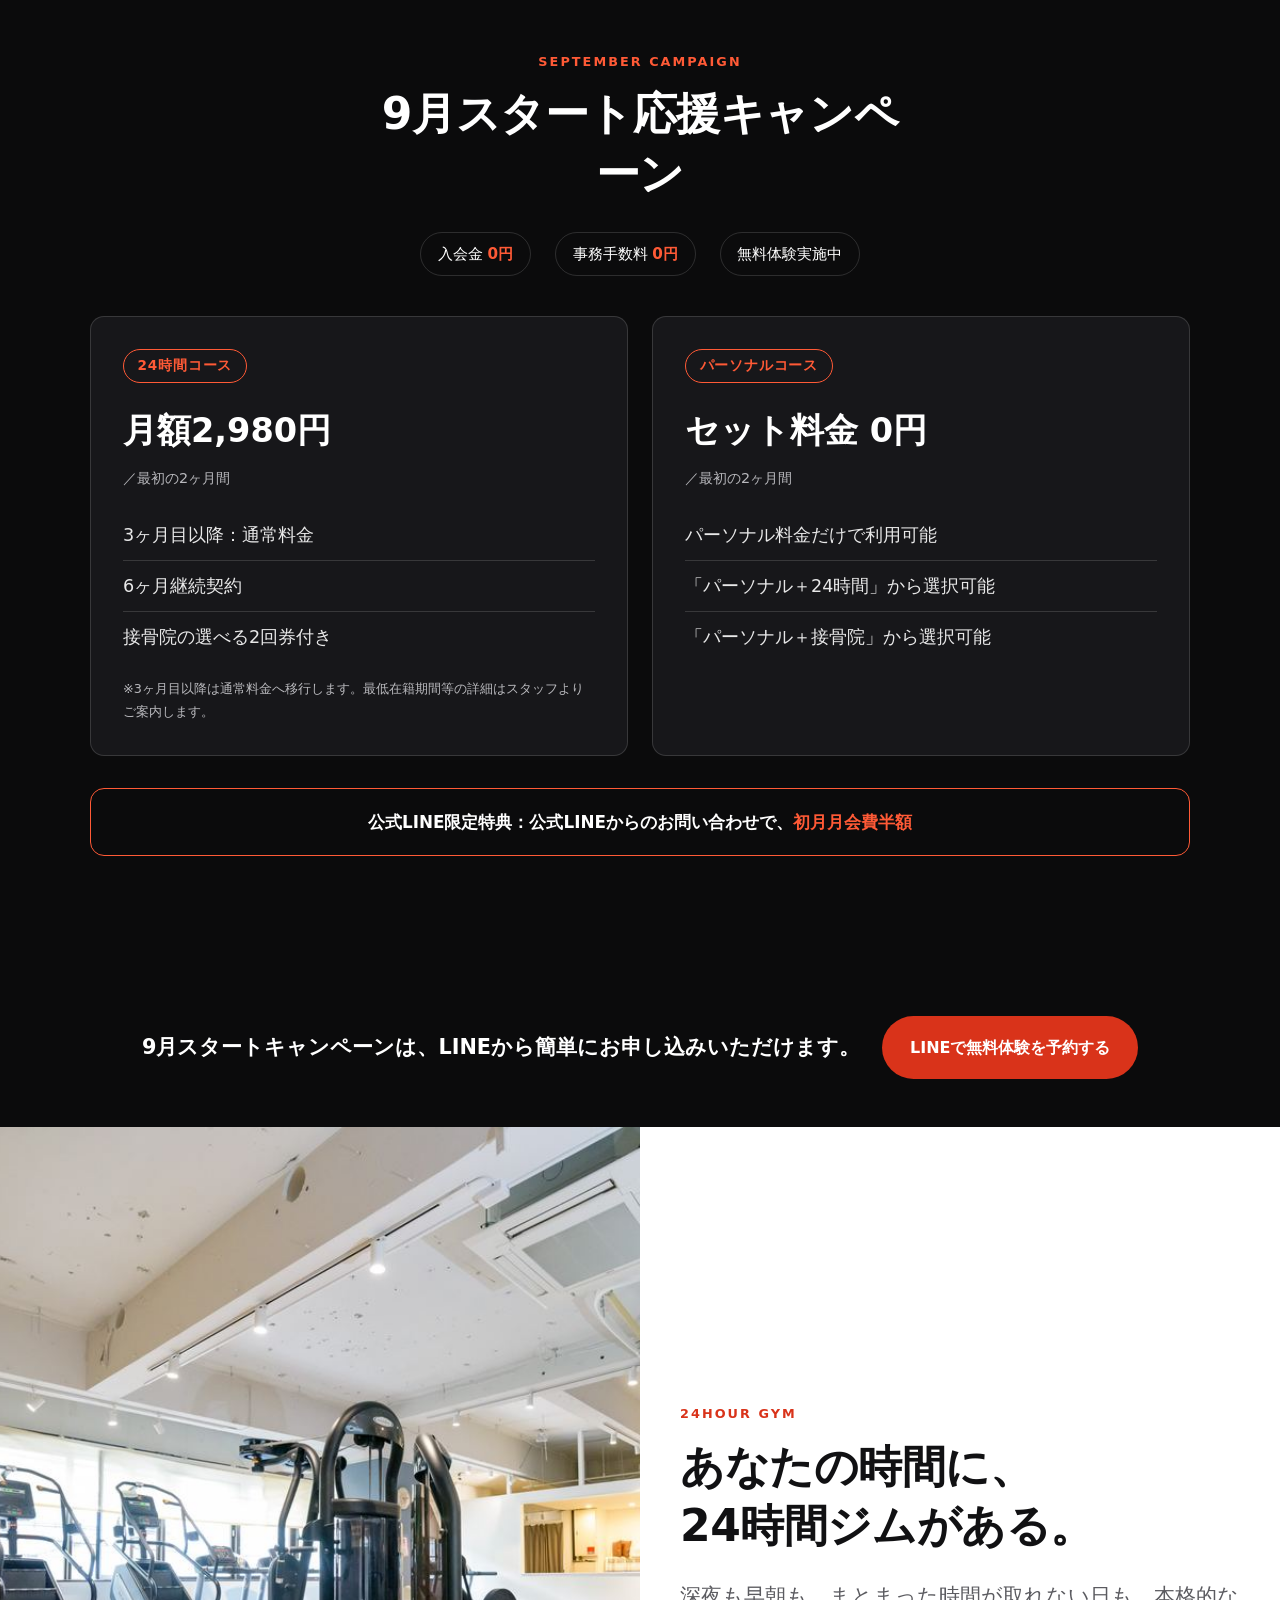
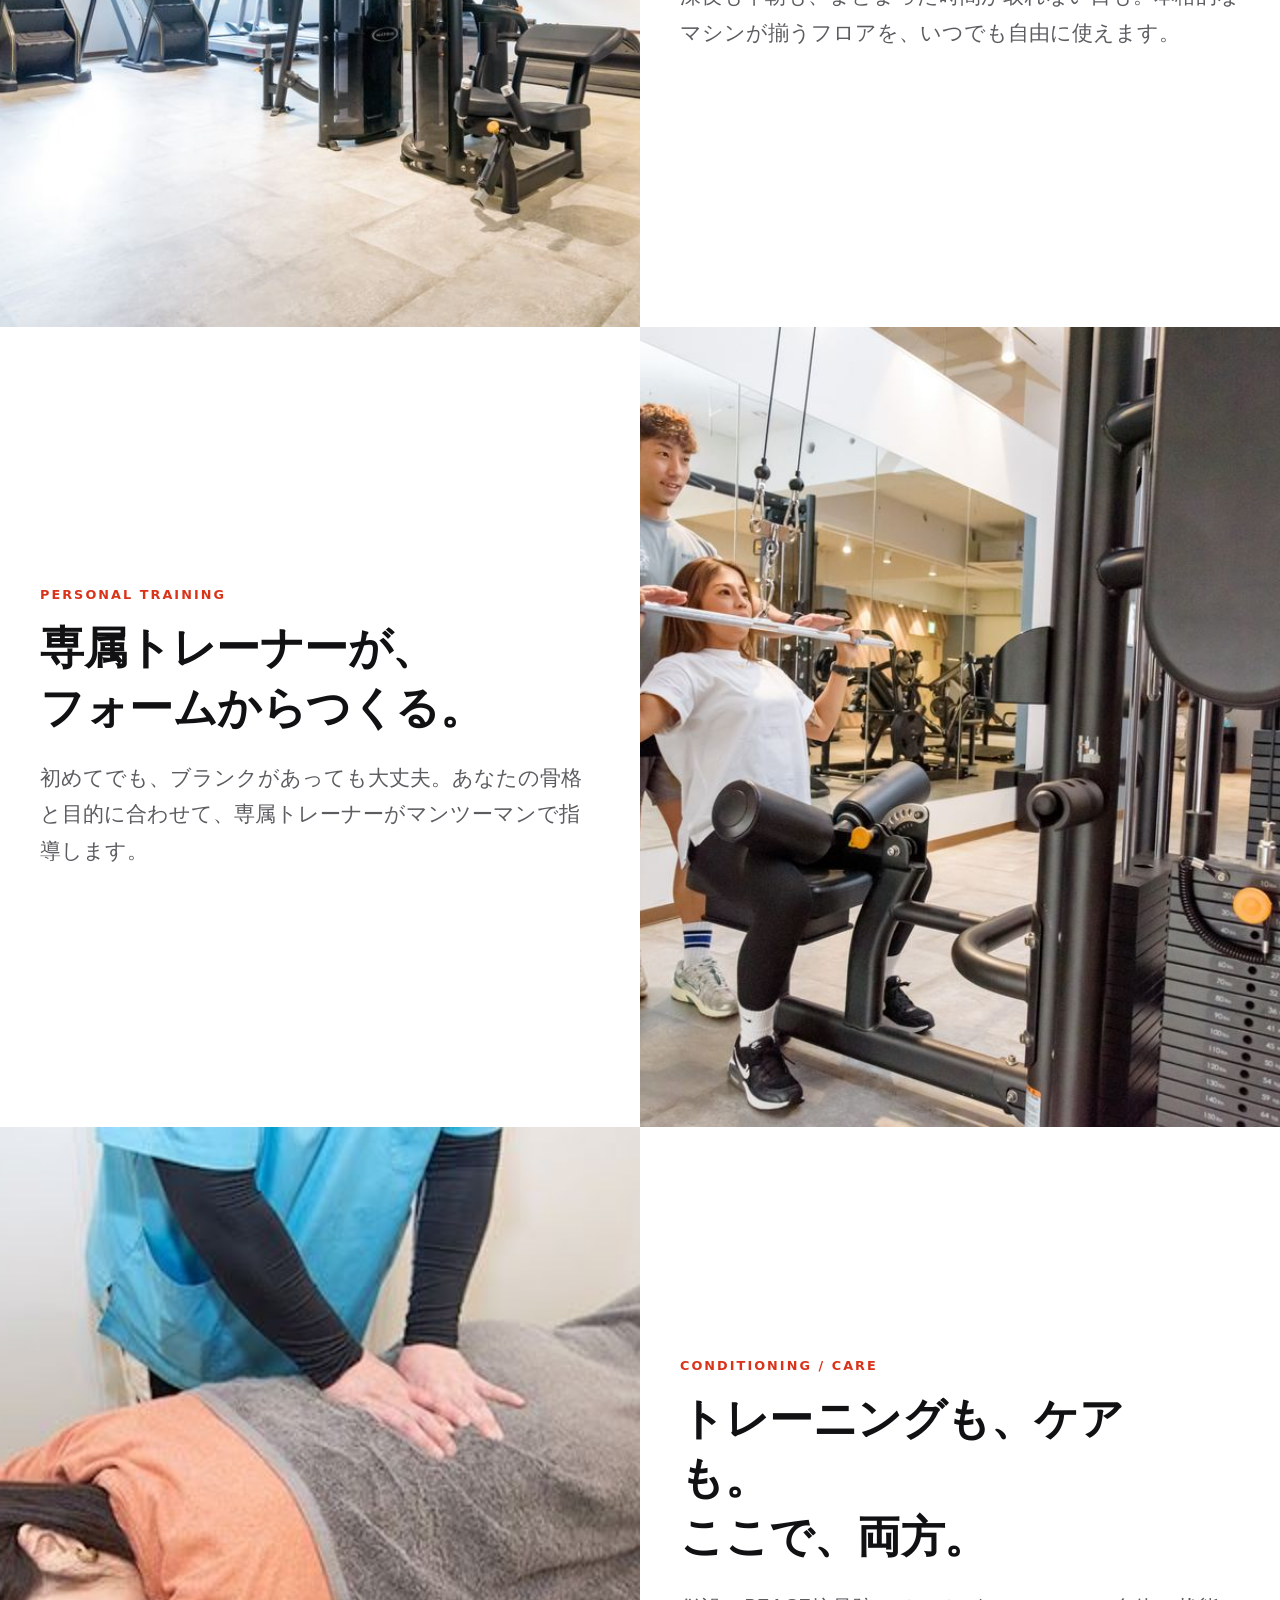
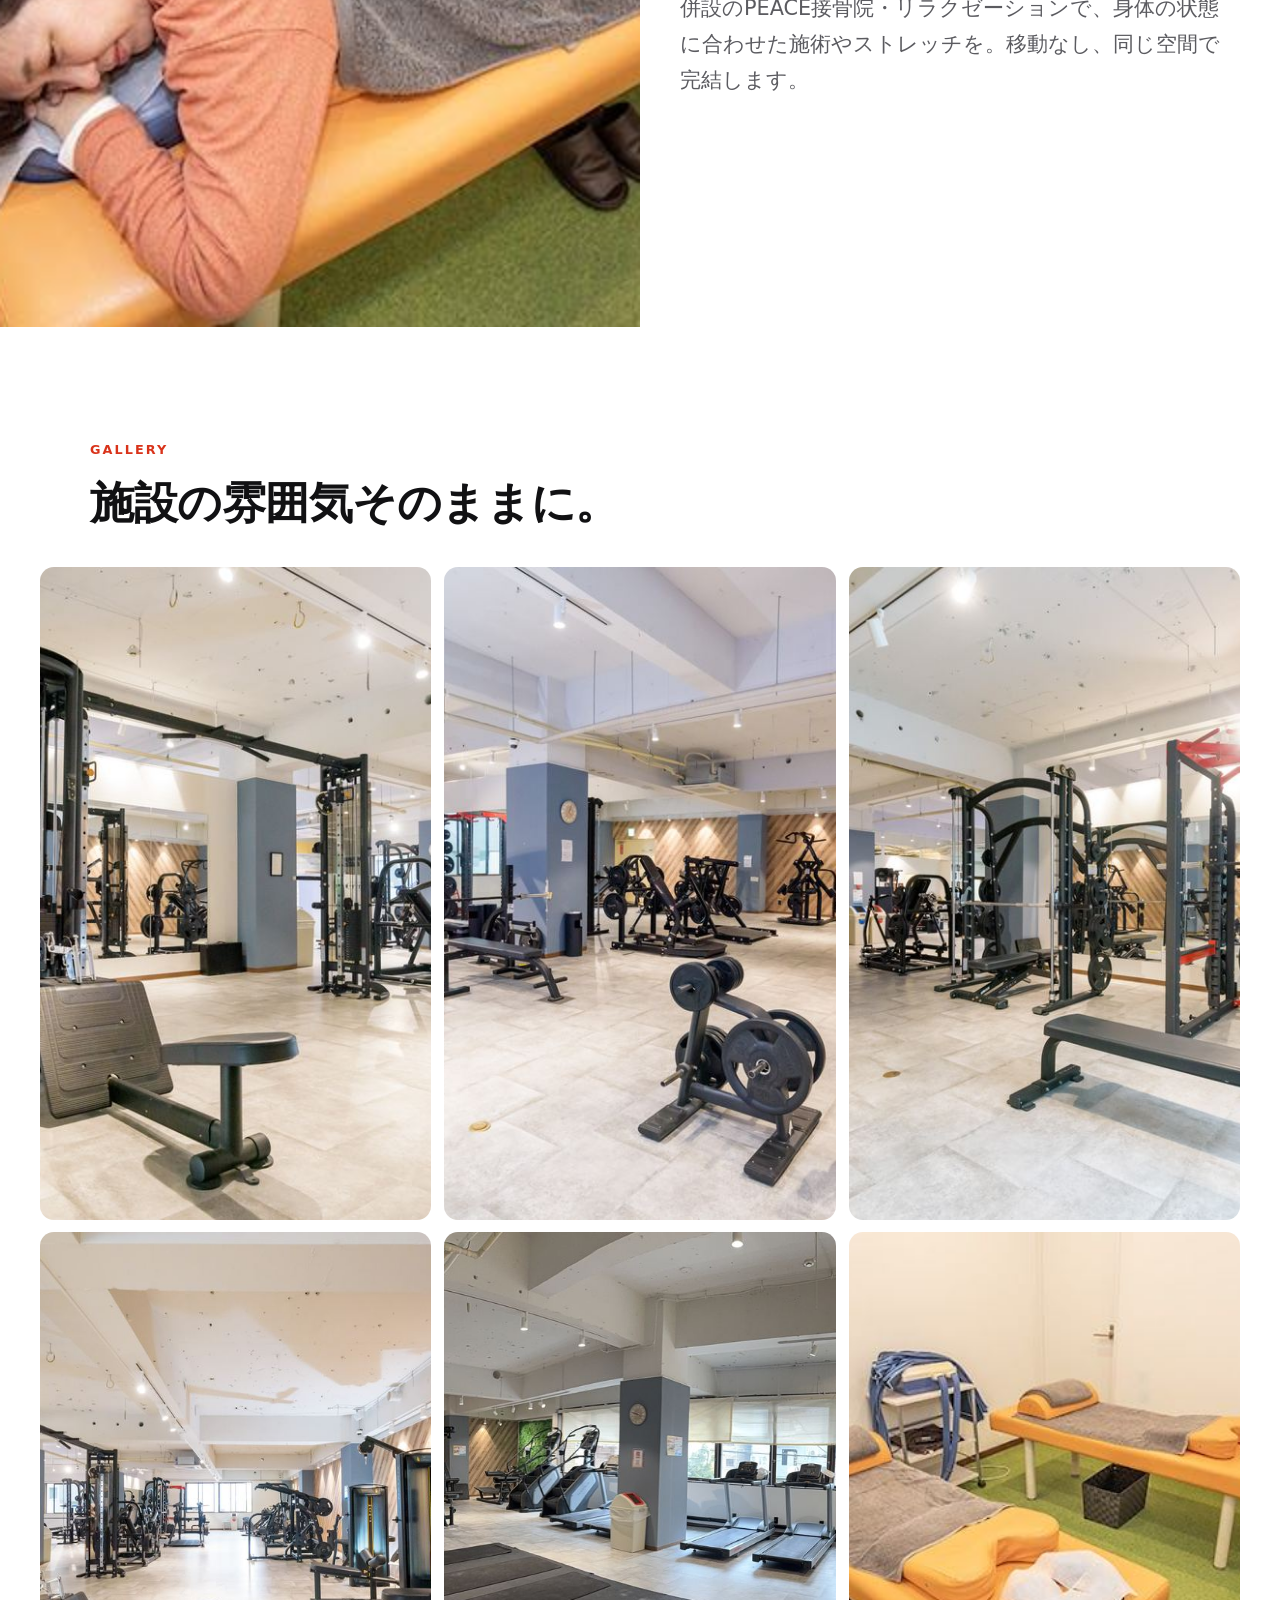
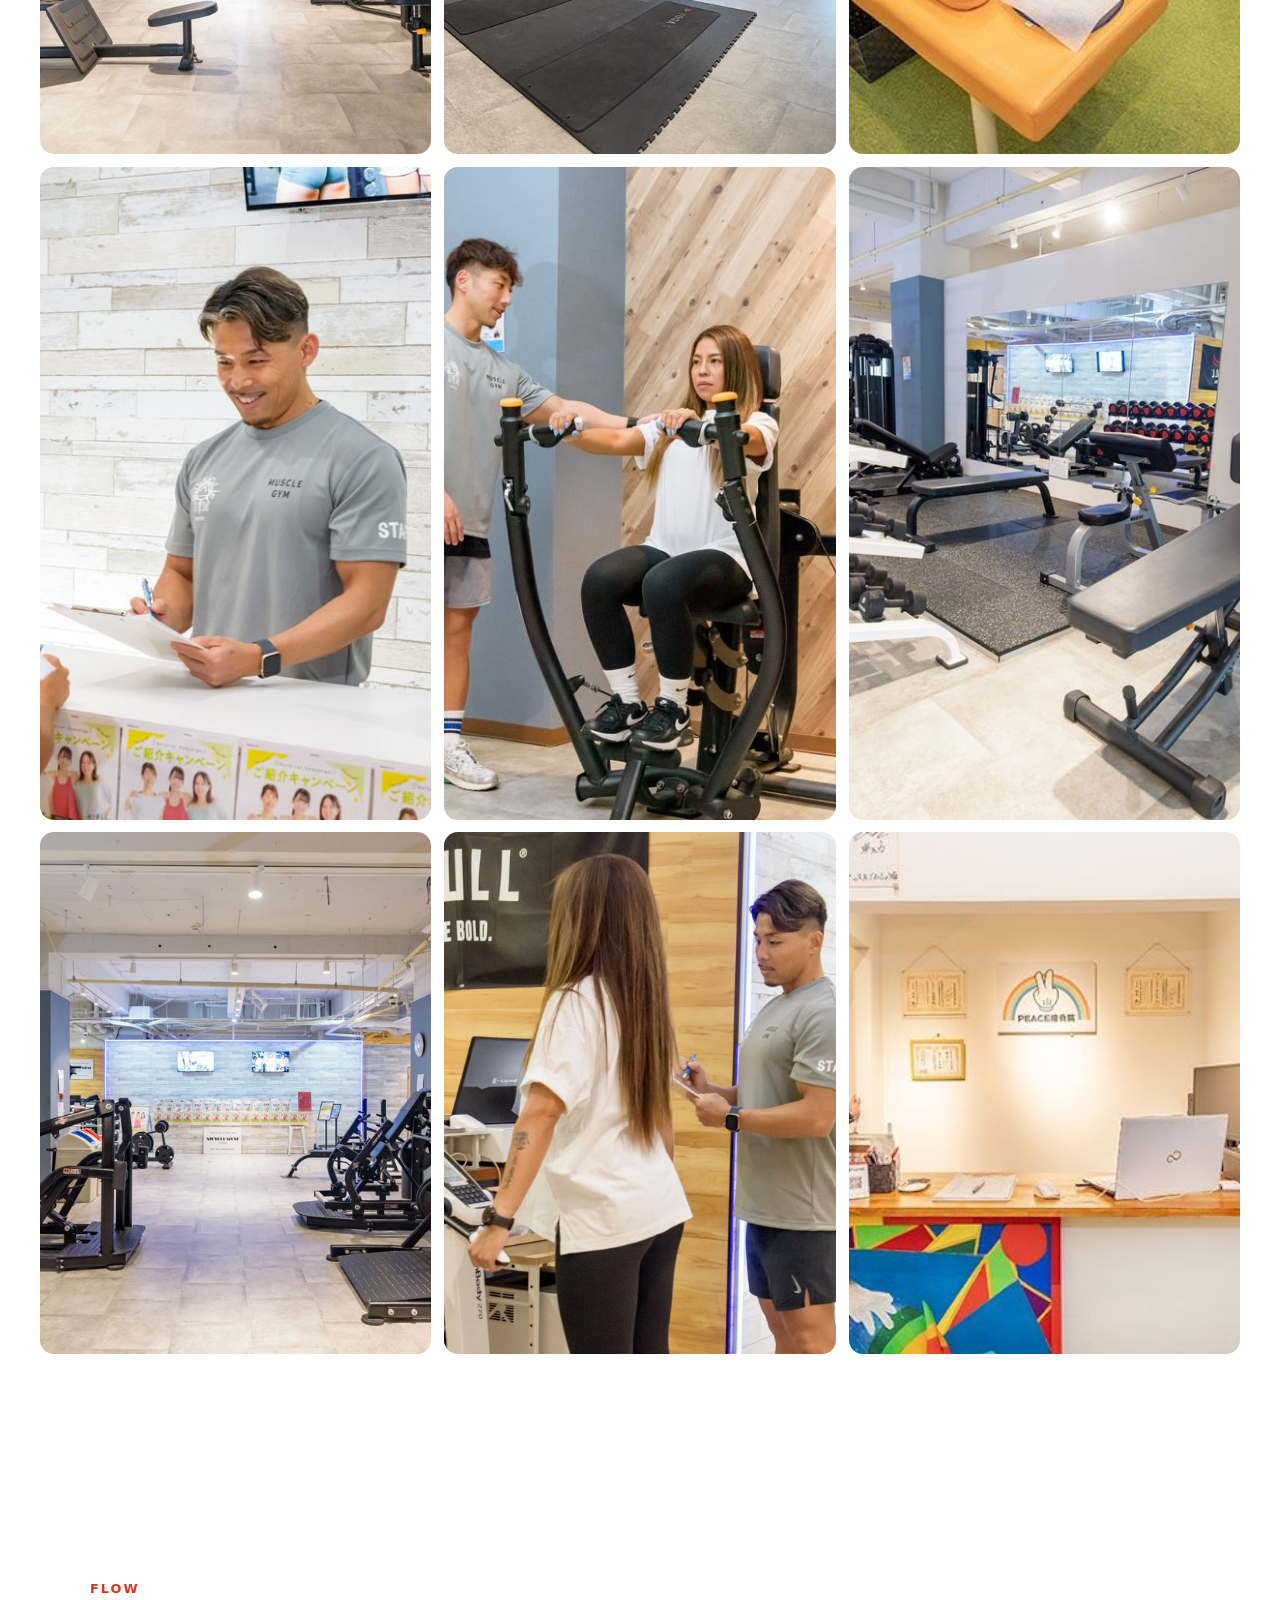
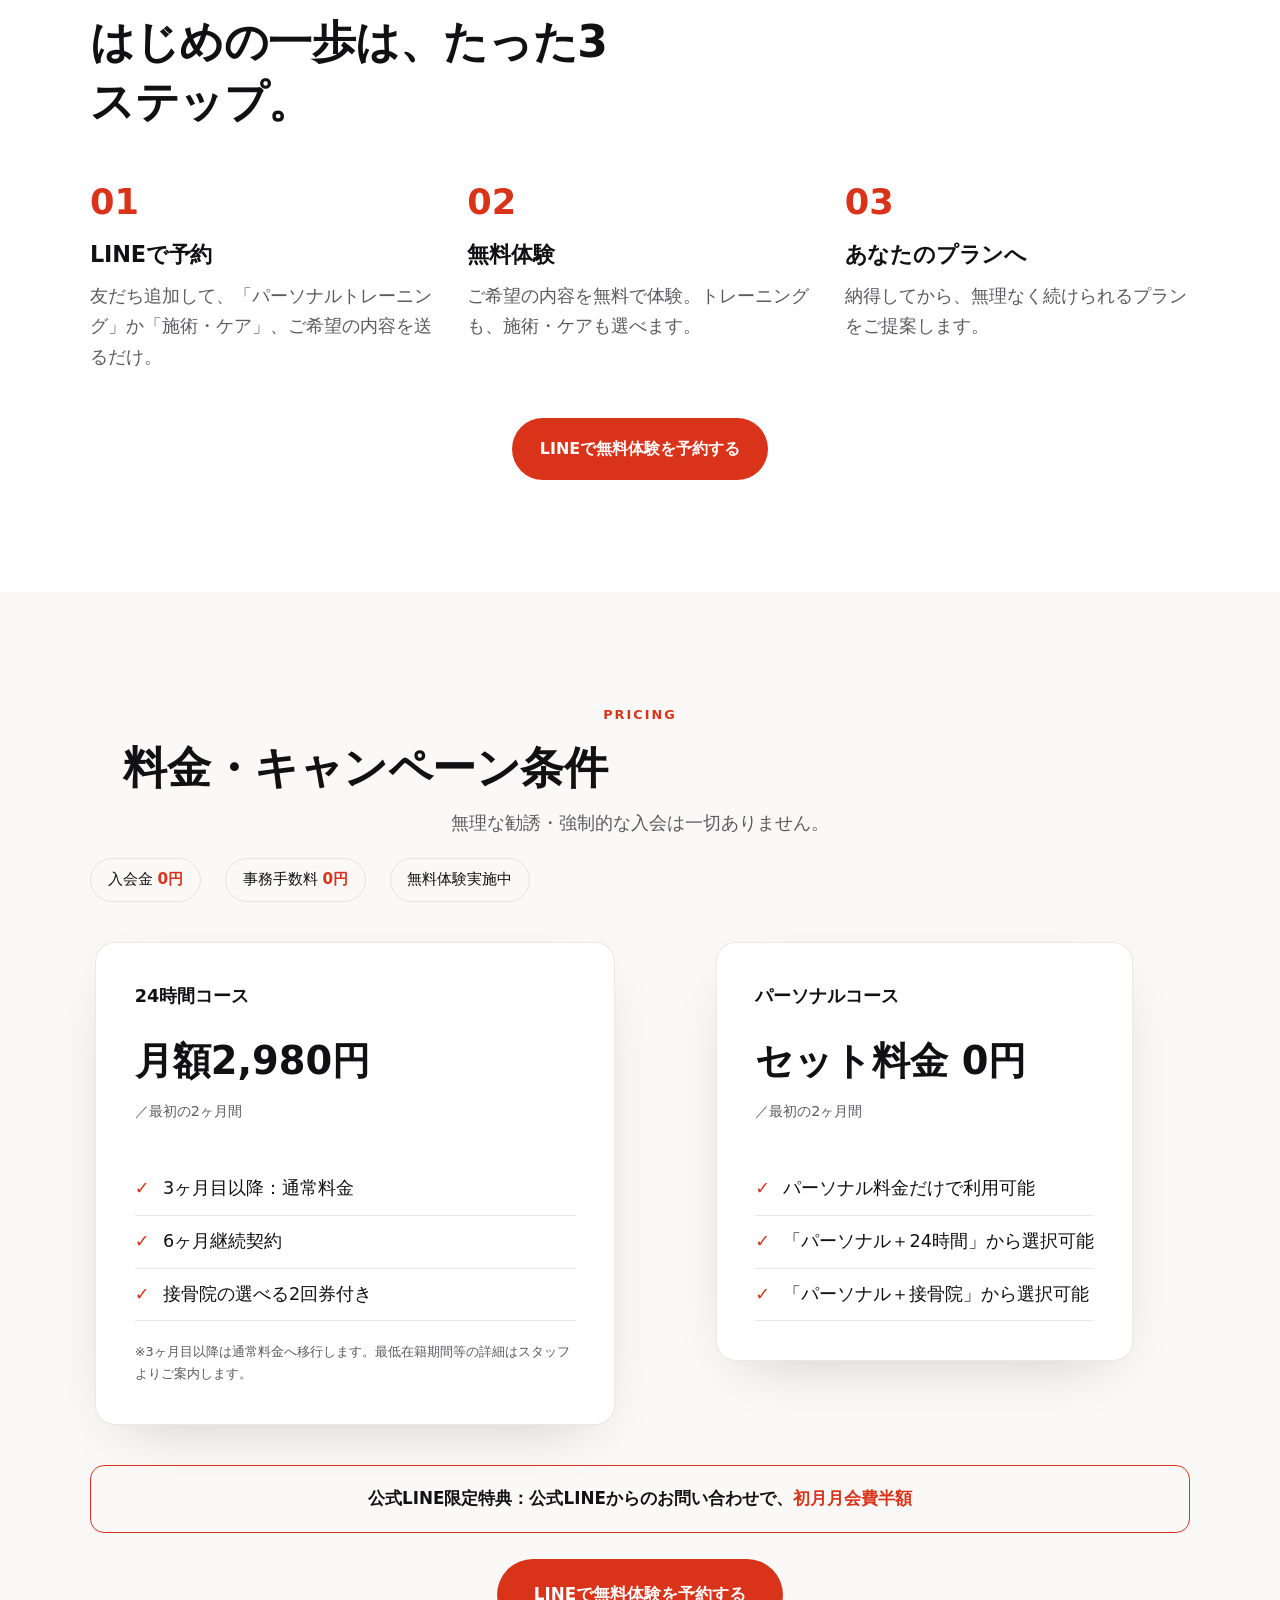
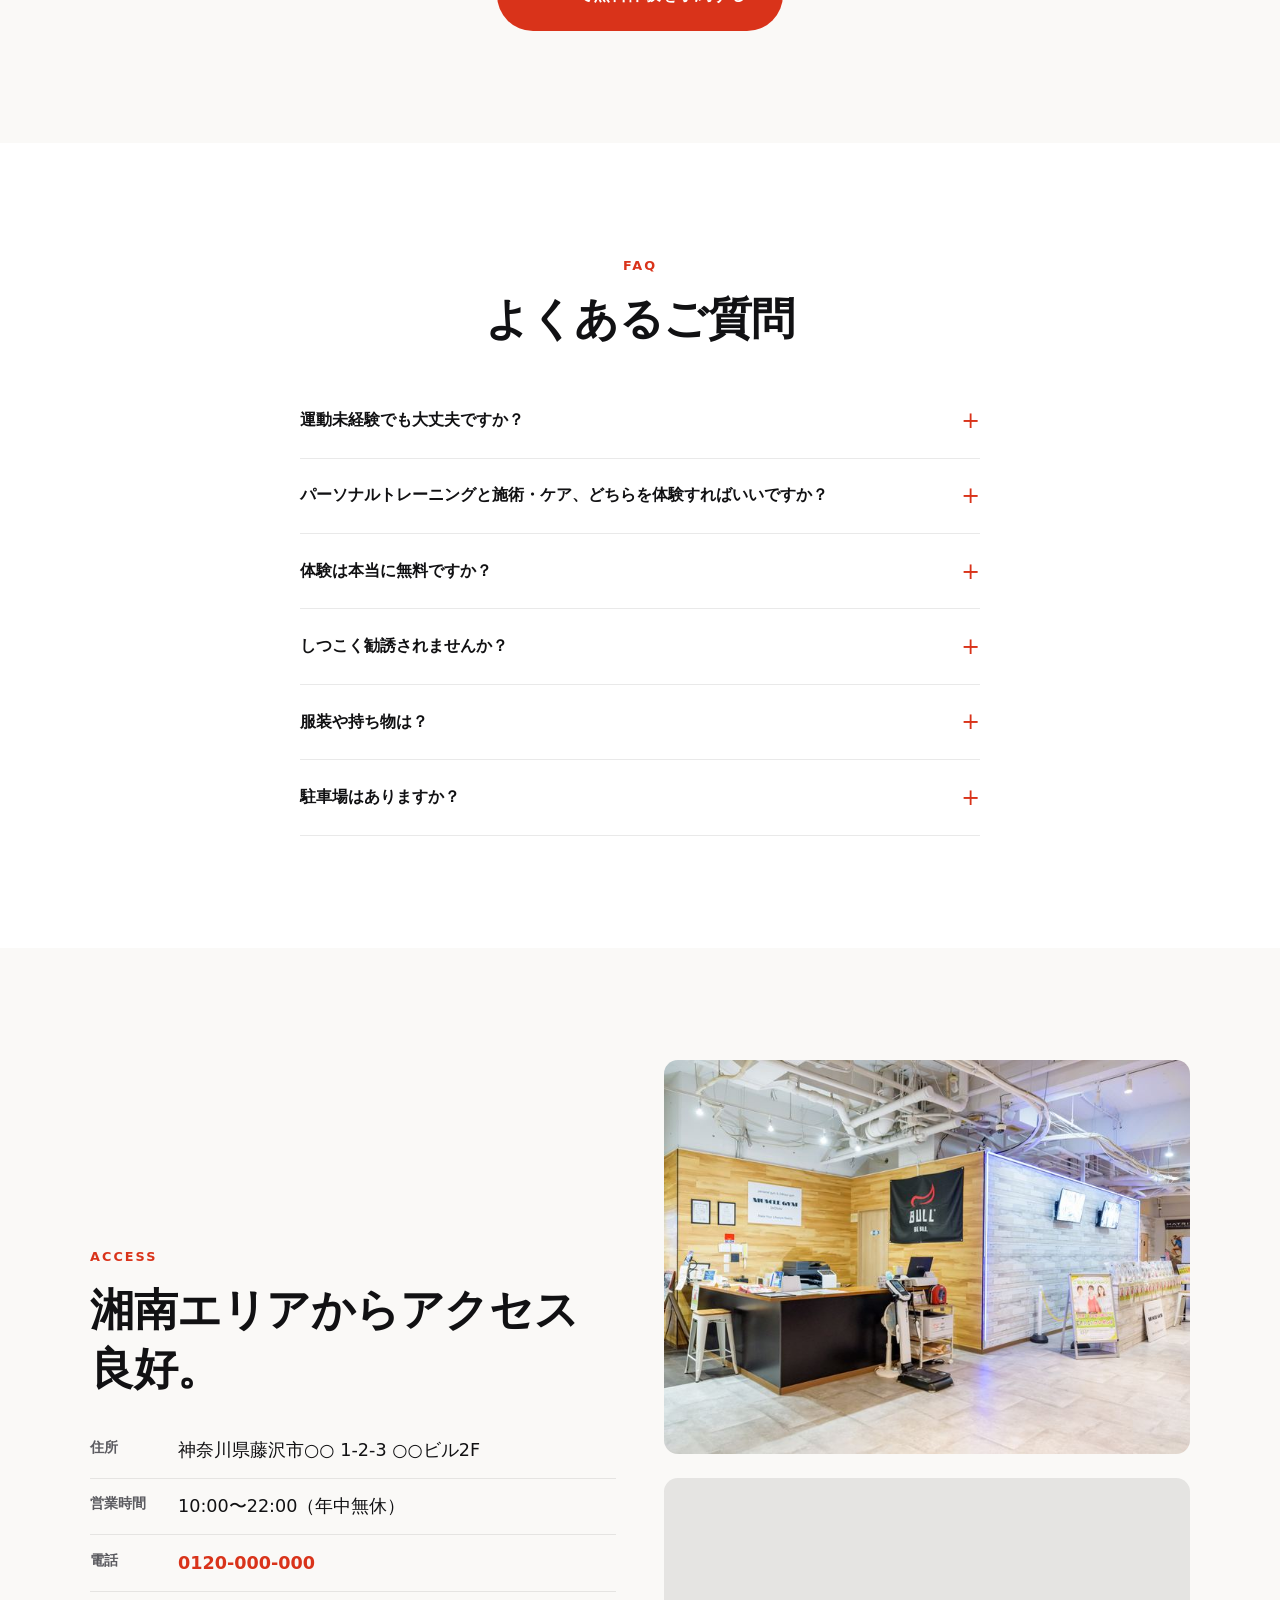
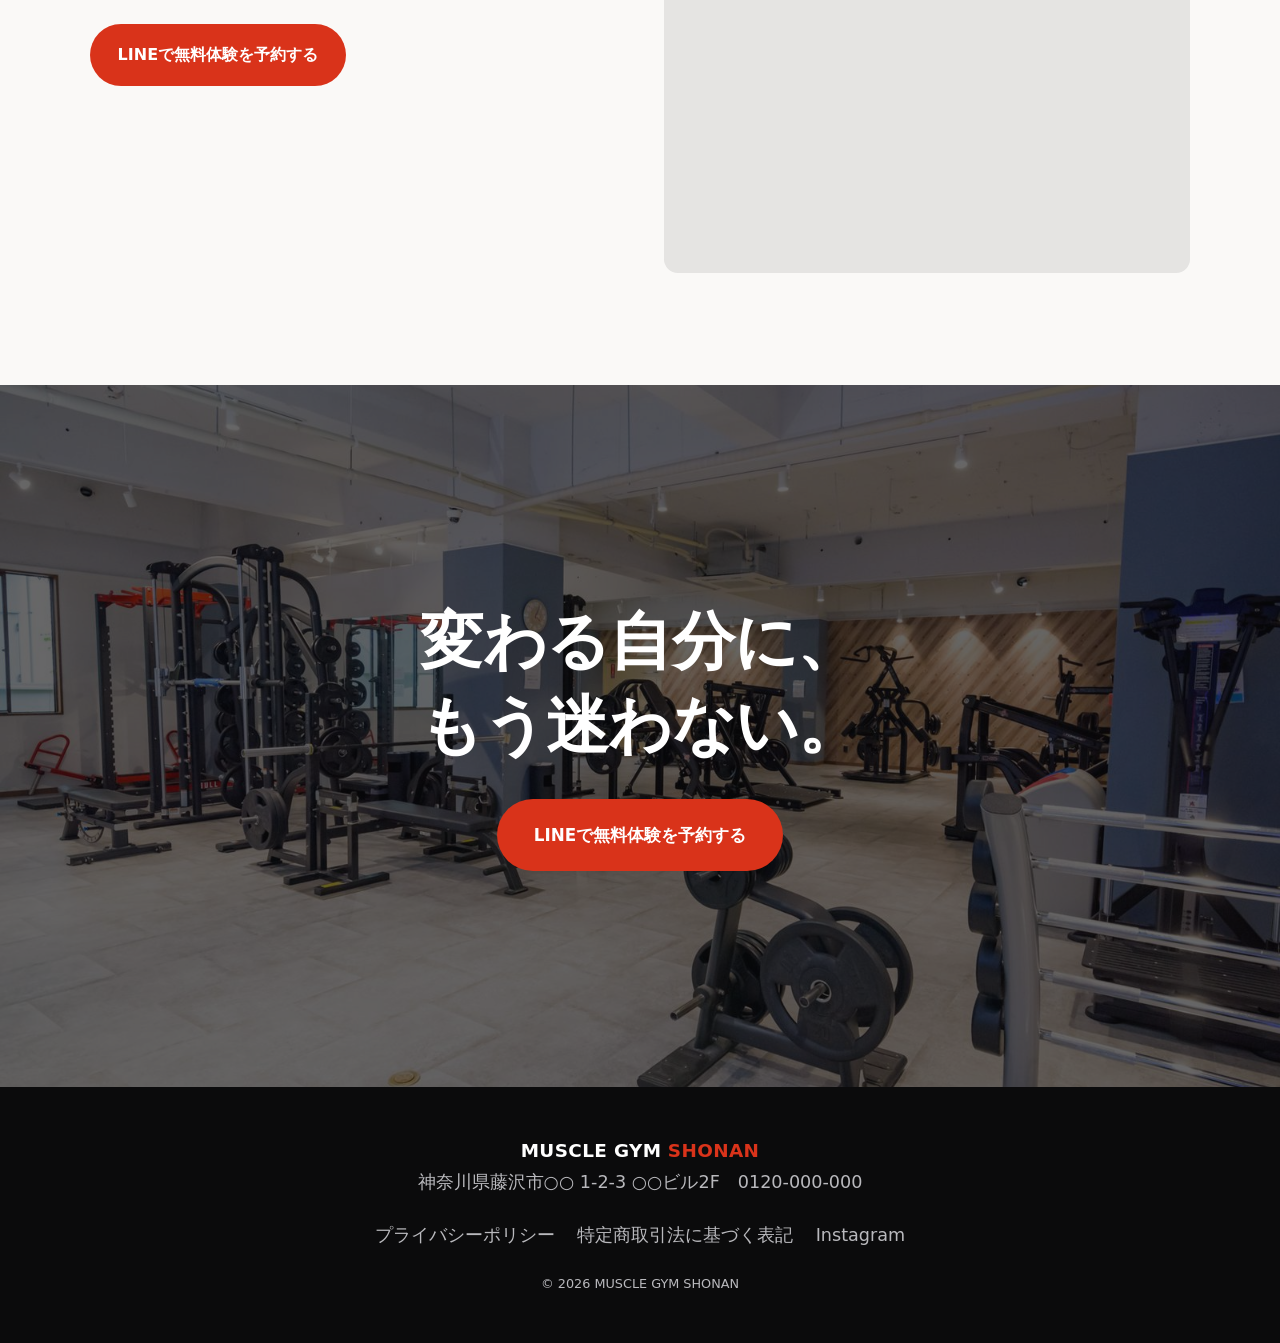
==== commit 71e8d132: "実写真の導入とLP構成の全面刷新（9月キャンペーン・トレーニング/ケア統合訴求） ユーザー確定指示に基づき、以下を実施。  【削除】 架空のトレーナー紹介・お客様の声・ビフォーアフター・実績数値（トラ" ====
--- a/index.html
+++ b/index.html
@@ -3,8 +3,8 @@
 <head>
 <meta charset="UTF-8">
 <meta name="viewport" content="width=device-width, initial-scale=1, viewport-fit=cover">
-<title>マッスルジム湘南｜鍛える。ととのう。ここで、全部。無料体験受付中</title>
-<meta name="description" content="湘南のパーソナルジム「マッスルジム湘南」。トレーニングとカラダのケアがひとつになった、続けられるジム。無料体験はLINEで60秒予約。">
+<title>マッスルジム湘南｜パーソナルトレーニング・施術/ケア 無料体験受付中</title>
+<meta name="description" content="湘南のマッスルジム湘南。パーソナルトレーニングと、併設するPEACE接骨院の施術・ケアが無料で体験できます。24時間ジムも完備。LINEで簡単予約。">
 <link rel="canonical" href="https://www.musclegym-shonan.example.com/">
 <meta name="robots" content="index,follow">
 <meta name="theme-color" content="#0B0B0C">
@@ -13,14 +13,13 @@
 <meta property="og:type" content="website">
 <meta property="og:locale" content="ja_JP">
 <meta property="og:site_name" content="マッスルジム湘南">
-<meta property="og:title" content="マッスルジム湘南｜鍛える。ととのう。ここで、全部。">
-<meta property="og:description" content="トレーニングとカラダのケアがひとつになった、湘南のパーソナルジム。無料体験はLINEで60秒予約。">
+<meta property="og:title" content="マッスルジム湘南｜パーソナルトレーニング・施術/ケア 無料体験受付中">
+<meta property="og:description" content="パーソナルトレーニングと、併設するPEACE接骨院の施術・ケアが無料で体験できます。24時間ジムも完備。">
 <meta property="og:url" content="https://www.musclegym-shonan.example.com/">
-<meta property="og:image" content="https://images.unsplash.com/photo-1571019613454-1cb2f99b2d8b?auto=format&fit=crop&w=1200&h=630&q=80">
+<meta property="og:image" content="https://www.musclegym-shonan.example.com/assets/img/photos/hero-1200.jpg">
 <meta name="twitter:card" content="summary_large_image">
 
 <link rel="icon" href="./assets/img/favicon.svg" type="image/svg+xml">
-<link rel="preconnect" href="https://images.unsplash.com" crossorigin>
 
 <link rel="stylesheet" href="./assets/css/style.css">
 <script>document.documentElement.classList.add('js');</script>
@@ -41,7 +40,7 @@
   "@context": "https://schema.org",
   "@type": "ExerciseGym",
   "name": "マッスルジム湘南",
-  "image": "https://images.unsplash.com/photo-1571019613454-1cb2f99b2d8b?auto=format&fit=crop&w=1200&q=80",
+  "image": "https://www.musclegym-shonan.example.com/assets/img/photos/hero-1200.jpg",
   "url": "https://www.musclegym-shonan.example.com/",
   "telephone": "+81-120-000-000",
   "priceRange": "¥¥",
@@ -85,197 +84,219 @@
 <main id="main">
 
   <!-- ============================================================
-       HERO — コピー・写真・CTAのみで完結させる
+       1. HERO — コピー・写真・CTAのみで完結させる
   ============================================================= -->
   <section class="hero" aria-label="メインビジュアル">
     <img
       class="hero__img"
-      src="https://images.unsplash.com/photo-1571019613454-1cb2f99b2d8b?auto=format&fit=crop&w=1600&q=80"
-      srcset="https://images.unsplash.com/photo-1571019613454-1cb2f99b2d8b?auto=format&fit=crop&w=800&q=80 800w,
-              https://images.unsplash.com/photo-1571019613454-1cb2f99b2d8b?auto=format&fit=crop&w=1200&q=80 1200w,
-              https://images.unsplash.com/photo-1571019613454-1cb2f99b2d8b?auto=format&fit=crop&w=1600&q=80 1600w,
-              https://images.unsplash.com/photo-1571019613454-1cb2f99b2d8b?auto=format&fit=crop&w=2000&q=80 2000w"
+      src="./assets/img/photos/hero-1600.jpg"
+      srcset="./assets/img/photos/hero-800.jpg 800w,
+              ./assets/img/photos/hero-1200.jpg 1200w,
+              ./assets/img/photos/hero-1600.jpg 1600w,
+              ./assets/img/photos/hero-2000.jpg 2000w"
       sizes="100vw"
-      width="1600" height="2000"
-      alt="薄暗いジムでバーベルに向き合うトレーニング風景"
+      width="2000" height="1333"
+      alt="明るい店内でストレッチをする女性とジムの設備"
       fetchpriority="high">
     <div class="hero__scrim" aria-hidden="true"></div>
 
     <div class="hero__content wrap">
       <p class="eyebrow eyebrow--invert">SHONAN PERSONAL GYM &amp; CONDITIONING</p>
       <h1 class="hero__title">鍛える。ととのう。<br>ここで、全部。</h1>
-      <p class="hero__lead">パーソナルトレーニングとカラダのケアを、湘南でひとつに。</p>
+      <p class="hero__offer">パーソナルトレーニング・施術／ケア<br class="hero__offer-break">無料体験受付中</p>
+      <p class="hero__lead">トレーニングの体験はもちろん、身体の状態に合わせた施術・ケアも無料で体験できます。</p>
 
       <div class="cta-group">
         <a class="btn btn--lg btn--cta" data-cta="line_hero" href="https://lin.ee/your-line-id" target="_blank" rel="noopener">
-          無料体験を予約する
+          LINEで無料体験を予約する
         </a>
-        <a class="btn btn--lg btn--ghost-invert" data-cta="line_follow_hero" href="https://lin.ee/your-line-id" target="_blank" rel="noopener">
-          LINE登録はこちら
-        </a>
-      </div>
-      <p class="hero__note">予約は60秒・しつこい勧誘は一切ありません</p>
+      </div>
+      <p class="hero__note">ご希望は「パーソナルトレーニング」「施術・ケア」どちらでもOK。しつこい勧誘は一切ありません。</p>
     </div>
 
     <div class="hero__scrolldown" aria-hidden="true"><span></span></div>
   </section>
 
   <!-- ============================================================
-       トラストバー：数字で信頼を一瞬で伝える
-  ============================================================= -->
-  <section class="trustbar" data-reveal="fade">
-    <div class="wrap trustbar__inner">
-      <div class="trustbar__item"><strong>継続率93%</strong><span>2年間の平均</span></div>
-      <div class="trustbar__item"><strong>会員1,200名+</strong><span>湘南エリア累計</span></div>
-      <div class="trustbar__item"><strong>体験満足度98%</strong><span>体験後アンケート</span></div>
-    </div>
-  </section>
-
-  <!-- ============================================================
-       共感（問題提起）— 写真なし・余白で「間」を作る
-  ============================================================= -->
-  <section class="empathy" data-reveal="up">
-    <div class="wrap wrap--narrow">
-      <p class="empathy__line">続かなかった。</p>
-      <p class="empathy__line">自己流で、ケガをした。</p>
-      <p class="empathy__line">頑張っているのに、変わらなかった。</p>
-      <p class="empathy__lead">そんな毎日は、今日で終わりにできます。</p>
-    </div>
-  </section>
-
-  <!-- ============================================================
-       ソリューション — トレーニング×ケアが「ここで完結」
+       2. 3つの特徴
+  ============================================================= -->
+  <section class="features" data-reveal="up">
+    <div class="wrap">
+      <p class="eyebrow">ABOUT</p>
+      <h2 class="section-title">マッスルジム湘南、3つの特徴。</h2>
+    </div>
+    <div class="wrap features__grid">
+      <div class="feature-card">
+        <span class="feature-card__num">01</span>
+        <h3>24時間使えるジム</h3>
+        <p>深夜も早朝も、あなたのペースでトレーニングできます。</p>
+      </div>
+      <div class="feature-card">
+        <span class="feature-card__num">02</span>
+        <h3>専属パーソナルトレーニング</h3>
+        <p>正しいフォームを、マンツーマンで組み立てます。</p>
+      </div>
+      <div class="feature-card">
+        <span class="feature-card__num">03</span>
+        <h3>PEACE接骨院・ケアが併設</h3>
+        <p>トレーニングの疲れも、その場で施術・ケアできます。</p>
+      </div>
+    </div>
+  </section>
+
+  <!-- ============================================================
+       3. 9月スタートキャンペーン
+  ============================================================= -->
+  <section class="campaign" data-reveal="up" aria-labelledby="campaign-heading">
+    <div class="wrap">
+      <p class="eyebrow eyebrow--invert">SEPTEMBER CAMPAIGN</p>
+      <h2 id="campaign-heading" class="section-title section-title--invert">9月スタート応援キャンペーン</h2>
+
+      <ul class="campaign__common">
+        <li>入会金 <strong>0円</strong></li>
+        <li>事務手数料 <strong>0円</strong></li>
+        <li>無料体験実施中</li>
+      </ul>
+
+      <div class="campaign__grid">
+        <article class="campaign-card">
+          <p class="campaign-card__label">24時間コース</p>
+          <p class="campaign-card__price">月額2,980円<span>／最初の2ヶ月間</span></p>
+          <ul class="campaign-card__list">
+            <li>3ヶ月目以降：通常料金</li>
+            <li>6ヶ月継続契約</li>
+            <li>接骨院の選べる2回券付き</li>
+          </ul>
+          <p class="campaign-card__note">※3ヶ月目以降は通常料金へ移行します。最低在籍期間等の詳細はスタッフよりご案内します。</p>
+        </article>
+
+        <article class="campaign-card">
+          <p class="campaign-card__label">パーソナルコース</p>
+          <p class="campaign-card__price">セット料金 0円<span>／最初の2ヶ月間</span></p>
+          <ul class="campaign-card__list">
+            <li>パーソナル料金だけで利用可能</li>
+            <li>「パーソナル＋24時間」から選択可能</li>
+            <li>「パーソナル＋接骨院」から選択可能</li>
+          </ul>
+        </article>
+      </div>
+
+      <p class="campaign__line-perk">公式LINE限定特典：公式LINEからのお問い合わせで、<strong>初月月会費半額</strong></p>
+    </div>
+  </section>
+
+  <!-- キャンペーン直後のCTA -->
+  <section class="cta-strip" data-reveal="fade">
+    <div class="wrap cta-strip__inner">
+      <p>9月スタートキャンペーンは、LINEから簡単にお申し込みいただけます。</p>
+      <a class="btn btn--cta" data-cta="line_campaign" href="https://lin.ee/your-line-id" target="_blank" rel="noopener">LINEで無料体験を予約する</a>
+    </div>
+  </section>
+
+  <!-- ============================================================
+       4. 24時間ジム
   ============================================================= -->
   <section class="split" data-reveal="up">
     <div class="split__media">
-      <img src="https://images.unsplash.com/photo-1571731956672-f2b94d7dd0cb?auto=format&fit=crop&w=1000&q=80"
-           srcset="https://images.unsplash.com/photo-1571731956672-f2b94d7dd0cb?auto=format&fit=crop&w=600&q=80 600w,
-                   https://images.unsplash.com/photo-1571731956672-f2b94d7dd0cb?auto=format&fit=crop&w=1000&q=80 1000w"
+      <img src="./assets/img/photos/gym24-1000.jpg"
+           srcset="./assets/img/photos/gym24-600.jpg 600w,
+                   ./assets/img/photos/gym24-1000.jpg 1000w"
            sizes="(min-width: 900px) 50vw, 100vw"
-           width="1000" height="1250" loading="lazy" decoding="async"
-           alt="トレーナーが横につき、正しいフォームを指導している様子">
+           width="1000" height="750" loading="lazy" decoding="async"
+           alt="トレッドミルやマシンが並ぶ24時間ジムのフロア">
     </div>
     <div class="split__text">
-      <p class="eyebrow">TRAINING</p>
-      <h2>専属トレーナーが、<br>毎回フォームからつくる。</h2>
-      <p>初めてでも、ブランクがあっても大丈夫。あなたの骨格と目的に合わせて、専属トレーナーがマンツーマンで組み立てます。</p>
-    </div>
-  </section>
-
+      <p class="eyebrow">24HOUR GYM</p>
+      <h2>あなたの時間に、<br>24時間ジムがある。</h2>
+      <p>深夜も早朝も、まとまった時間が取れない日も。本格的なマシンが揃うフロアを、いつでも自由に使えます。</p>
+    </div>
+  </section>
+
+  <!-- ============================================================
+       5. パーソナルトレーニング
+  ============================================================= -->
   <section class="split split--reverse" data-reveal="up">
     <div class="split__media">
-      <img src="https://images.unsplash.com/photo-1519824145371-296894a0daa9?auto=format&fit=crop&w=1000&q=80"
-           srcset="https://images.unsplash.com/photo-1519824145371-296894a0daa9?auto=format&fit=crop&w=600&q=80 600w,
-                   https://images.unsplash.com/photo-1519824145371-296894a0daa9?auto=format&fit=crop&w=1000&q=80 1000w"
+      <img src="./assets/img/photos/personal-1000.jpg"
+           srcset="./assets/img/photos/personal-600.jpg 600w,
+                   ./assets/img/photos/personal-1000.jpg 1000w"
            sizes="(min-width: 900px) 50vw, 100vw"
-           width="1000" height="1250" loading="lazy" decoding="async"
-           alt="施術ベッドでカラダのケア（コンディショニング）を受ける様子">
+           width="1000" height="750" loading="lazy" decoding="async"
+           alt="トレーナーが器具の使い方を指導している様子">
     </div>
     <div class="split__text">
-      <p class="eyebrow">CONDITIONING</p>
-      <h2>鍛えたカラダを、<br>その日のうちに、ととのえる。</h2>
-      <p>トレーニング後の張り・疲労は、専門スタッフによるケアでリセット。移動なし、同じ空間で完結するから、続けられる。</p>
-    </div>
-  </section>
-
-  <!-- 中間CTA：ソリューション読了後の離脱ポイント対策 -->
-  <section class="cta-strip" data-reveal="fade">
-    <div class="wrap cta-strip__inner">
-      <p>「トレーニング」も「ケア」も、まずは無料で体験してみませんか。</p>
-      <a class="btn btn--cta" data-cta="line_mid1" href="https://lin.ee/your-line-id" target="_blank" rel="noopener">無料体験を予約する</a>
-    </div>
-  </section>
-
-  <!-- ============================================================
-       フォトギャラリー — 写真を主役に、文字は最小限
+      <p class="eyebrow">PERSONAL TRAINING</p>
+      <h2>専属トレーナーが、<br>フォームからつくる。</h2>
+      <p>初めてでも、ブランクがあっても大丈夫。あなたの骨格と目的に合わせて、専属トレーナーがマンツーマンで指導します。</p>
+    </div>
+  </section>
+
+  <!-- ============================================================
+       6. 施術・ケア
+  ============================================================= -->
+  <section class="split" data-reveal="up">
+    <div class="split__media">
+      <img src="./assets/img/photos/care-600.jpg"
+           width="600" height="400" loading="lazy" decoding="async"
+           alt="施術用ベッドでケアを受けている様子">
+    </div>
+    <div class="split__text">
+      <p class="eyebrow">CONDITIONING / CARE</p>
+      <h2>トレーニングも、ケアも。<br>ここで、両方。</h2>
+      <p>併設のPEACE接骨院・リラクゼーションで、身体の状態に合わせた施術やストレッチを。移動なし、同じ空間で完結します。</p>
+    </div>
+  </section>
+
+  <!-- ============================================================
+       7. 施設写真ギャラリー — 写真を主役に、文字は最小限
   ============================================================= -->
   <section class="gallery" data-reveal="up">
     <div class="wrap">
-      <p class="eyebrow">SCENE</p>
-      <h2 class="section-title">湘南で、カラダが変わっていく景色。</h2>
+      <p class="eyebrow">GALLERY</p>
+      <h2 class="section-title">施設の雰囲気そのままに。</h2>
     </div>
     <div class="gallery__grid">
+      <figure class="gallery__item">
+        <img src="./assets/img/photos/gallery-01.jpg" width="900" height="675" loading="lazy" decoding="async" alt="ケーブルマシンとミラーが並ぶトレーニングエリア">
+      </figure>
+      <figure class="gallery__item">
+        <img src="./assets/img/photos/gallery-02.jpg" width="900" height="675" loading="lazy" decoding="async" alt="パワーラックが設置されたトレーニングエリア">
+      </figure>
       <figure class="gallery__item gallery__item--tall">
-        <img src="https://images.unsplash.com/photo-1534438327276-14e5300c3a48?auto=format&fit=crop&w=900&q=80"
-             width="900" height="1200" loading="lazy" decoding="async" alt="ジム内のウェイトトレーニング風景">
-      </figure>
-      <figure class="gallery__item">
-        <img src="https://images.unsplash.com/photo-1540497077202-7c8a3999166f?auto=format&fit=crop&w=900&q=80"
-             width="900" height="700" loading="lazy" decoding="async" alt="整然と並ぶプレートとダンベル">
-      </figure>
-      <figure class="gallery__item">
-        <img src="https://images.unsplash.com/photo-1550345332-09e3ac987658?auto=format&fit=crop&w=900&q=80"
-             width="900" height="700" loading="lazy" decoding="async" alt="ダンベルラックとジムの内装">
+        <img src="./assets/img/photos/gallery-03.jpg" width="900" height="675" loading="lazy" decoding="async" alt="赤いパワーラックとベンチが並ぶフロア">
+      </figure>
+      <figure class="gallery__item">
+        <img src="./assets/img/photos/gallery-04.jpg" width="900" height="675" loading="lazy" decoding="async" alt="マシンが並ぶ広々としたジムフロア">
+      </figure>
+      <figure class="gallery__item">
+        <img src="./assets/img/photos/gallery-05.jpg" width="900" height="698" loading="lazy" decoding="async" alt="トレッドミルとヨガマットが並ぶエリア">
+      </figure>
+      <figure class="gallery__item">
+        <img src="./assets/img/photos/gallery-06.jpg" width="600" height="400" loading="lazy" decoding="async" alt="施術用ベッドが並ぶケアルーム">
+      </figure>
+      <figure class="gallery__item">
+        <img src="./assets/img/photos/gallery-07.jpg" width="900" height="675" loading="lazy" decoding="async" alt="受付でスタッフが対応している様子">
       </figure>
       <figure class="gallery__item gallery__item--tall">
-        <img src="https://images.unsplash.com/photo-1476480862126-209bfaa8edc8?auto=format&fit=crop&w=900&q=80"
-             width="900" height="1200" loading="lazy" decoding="async" alt="湘南の海沿いを走るランナーのシルエット">
-      </figure>
-    </div>
-  </section>
-
-  <!-- ============================================================
-       トレーナー紹介
-  ============================================================= -->
-  <section class="trainers" data-reveal="up">
-    <div class="wrap">
-      <p class="eyebrow">TRAINER</p>
-      <h2 class="section-title">あなたの本気に、本気で向き合う人。</h2>
-    </div>
-    <div class="wrap trainers__grid">
-      <article class="trainer-card">
-        <img src="https://images.unsplash.com/photo-1567013127542-490d757e51fc?auto=format&fit=crop&w=500&q=80"
-             width="500" height="600" loading="lazy" decoding="async" alt="トレーナー 高橋の写真">
-        <h3>高橋 蓮</h3>
-        <p class="trainer-card__role">Head Trainer / NSCA-CPT</p>
-        <p>「続けられる仕組み」を一緒に設計します。無理なフォームは絶対に組みません。</p>
-      </article>
-      <article class="trainer-card">
-        <img src="https://images.unsplash.com/photo-1544367567-0f2fcb009e0b?auto=format&fit=crop&w=500&q=80"
-             width="500" height="600" loading="lazy" decoding="async" alt="トレーナー 佐々木の写真">
-        <h3>佐々木 楓</h3>
-        <p class="trainer-card__role">Conditioning Trainer</p>
-        <p>ケガの予防と回復が専門。トレーニングと同じ熱量でケアも設計します。</p>
-      </article>
-      <article class="trainer-card">
-        <img src="https://images.unsplash.com/photo-1526506118085-60ce8714f8c5?auto=format&fit=crop&w=500&q=80"
-             width="500" height="600" loading="lazy" decoding="async" alt="トレーナー 中村の写真">
-        <h3>中村 大輝</h3>
-        <p class="trainer-card__role">Trainer / 管理栄養士</p>
-        <p>食事もあわせて設計するから、結果が出るまでが早い。</p>
-      </article>
-    </div>
-  </section>
-
-  <!-- ============================================================
-       お客様の声
-  ============================================================= -->
-  <section class="voices" data-reveal="up">
-    <div class="wrap">
-      <p class="eyebrow eyebrow--invert">RESULT</p>
-      <h2 class="section-title section-title--invert">「変わった」を、たくさんの人が実感しています。</h2>
-    </div>
-    <div class="wrap voices__grid">
-      <blockquote class="voice-card">
-        <img class="voice-card__avatar" src="https://i.pravatar.cc/120?img=32" width="56" height="56" loading="lazy" alt="" aria-hidden="true">
-        <p>「−8.4kg / 3ヶ月。ケアもセットだから、初めてジムが“痛くならず”続きました。」</p>
-        <footer>30代・会社員</footer>
-      </blockquote>
-      <blockquote class="voice-card">
-        <img class="voice-card__avatar" src="https://i.pravatar.cc/120?img=47" width="56" height="56" loading="lazy" alt="" aria-hidden="true">
-        <p>「トレーナーさんが毎回フォームを見てくれるので、腰痛が悪化せずに続けられています。」</p>
-        <footer>40代・自営業</footer>
-      </blockquote>
-      <blockquote class="voice-card">
-        <img class="voice-card__avatar" src="https://i.pravatar.cc/120?img=5" width="56" height="56" loading="lazy" alt="" aria-hidden="true">
-        <p>「体験時にゴリゴリ勧誘されなかったのが決め手。半年で自分史上いちばん軽い体重に。」</p>
-        <footer>20代・学生</footer>
-      </blockquote>
-    </div>
-  </section>
-
-  <!-- ============================================================
-       ご利用の流れ（3ステップ）
+        <img src="./assets/img/photos/gallery-08.jpg" width="900" height="675" loading="lazy" decoding="async" alt="トレーナーが器具の使い方を案内している様子">
+      </figure>
+      <figure class="gallery__item">
+        <img src="./assets/img/photos/gallery-10.jpg" width="900" height="675" loading="lazy" decoding="async" alt="ダンベルラックとベンチが並ぶエリア">
+      </figure>
+      <figure class="gallery__item">
+        <img src="./assets/img/photos/gallery-11.jpg" width="900" height="675" loading="lazy" decoding="async" alt="レッグプレスマシンが並ぶフロア">
+      </figure>
+      <figure class="gallery__item">
+        <img src="./assets/img/photos/gallery-12.jpg" width="900" height="675" loading="lazy" decoding="async" alt="受付でスタッフが入会手続きを行っている様子">
+      </figure>
+      <figure class="gallery__item">
+        <img src="./assets/img/photos/gallery-09.jpg" width="600" height="400" loading="lazy" decoding="async" alt="併設するPEACE接骨院の受付">
+      </figure>
+    </div>
+  </section>
+
+  <!-- ============================================================
+       8. 無料体験の流れ
   ============================================================= -->
   <section class="flow" data-reveal="up">
     <div class="wrap">
@@ -286,12 +307,12 @@
       <li>
         <span class="flow__num">01</span>
         <h3>LINEで予約</h3>
-        <p>友だち追加して、希望日時を送るだけ。60秒で完了します。</p>
+        <p>友だち追加して、「パーソナルトレーニング」か「施術・ケア」、ご希望の内容を送るだけ。</p>
       </li>
       <li>
         <span class="flow__num">02</span>
         <h3>無料体験</h3>
-        <p>カウンセリング → トレーニング → ケアまで、まるごと体験。</p>
+        <p>ご希望の内容を無料で体験。トレーニングも、施術・ケアも選べます。</p>
       </li>
       <li>
         <span class="flow__num">03</span>
@@ -300,36 +321,53 @@
       </li>
     </ol>
     <div class="wrap flow__cta">
-      <a class="btn btn--cta" data-cta="line_flow" href="https://lin.ee/your-line-id" target="_blank" rel="noopener">今すぐLINEで予約する</a>
-    </div>
-  </section>
-
-  <!-- ============================================================
-       料金
+      <a class="btn btn--cta" data-cta="line_flow" href="https://lin.ee/your-line-id" target="_blank" rel="noopener">LINEで無料体験を予約する</a>
+    </div>
+  </section>
+
+  <!-- ============================================================
+       9. 料金・キャンペーン条件
   ============================================================= -->
   <section class="pricing" data-reveal="up">
     <div class="wrap">
       <p class="eyebrow">PRICING</p>
-      <h2 class="section-title">まずは、体験から。</h2>
+      <h2 class="section-title">料金・キャンペーン条件</h2>
       <p class="pricing__lead">無理な勧誘・強制的な入会は一切ありません。</p>
-    </div>
-    <div class="wrap">
-      <div class="pricing__card">
-        <p class="pricing__label">無料体験（カウンセリング＋トレーニング＋ケア）</p>
-        <p class="pricing__price">¥0<span>／初回限定</span></p>
+      <ul class="campaign__common campaign__common--light">
+        <li>入会金 <strong>0円</strong></li>
+        <li>事務手数料 <strong>0円</strong></li>
+        <li>無料体験実施中</li>
+      </ul>
+    </div>
+    <div class="wrap pricing__grid">
+      <article class="pricing__card">
+        <p class="pricing__label">24時間コース</p>
+        <p class="pricing__price">月額2,980円<span>／最初の2ヶ月間</span></p>
         <ul class="pricing__list">
-          <li>専属トレーナーによるカウンセリング</li>
-          <li>パーソナルトレーニング体験</li>
-          <li>コンディショニングケア体験</li>
-          <li>入会金・年会費のご案内（希望者のみ）</li>
+          <li>3ヶ月目以降：通常料金</li>
+          <li>6ヶ月継続契約</li>
+          <li>接骨院の選べる2回券付き</li>
         </ul>
-        <a class="btn btn--lg btn--cta" data-cta="line_pricing" href="https://lin.ee/your-line-id" target="_blank" rel="noopener">無料体験を予約する</a>
-      </div>
-    </div>
-  </section>
-
-  <!-- ============================================================
-       FAQ（ネイティブ details/summary でJS不要）
+        <p class="pricing__note">※3ヶ月目以降は通常料金へ移行します。最低在籍期間等の詳細はスタッフよりご案内します。</p>
+      </article>
+      <article class="pricing__card">
+        <p class="pricing__label">パーソナルコース</p>
+        <p class="pricing__price">セット料金 0円<span>／最初の2ヶ月間</span></p>
+        <ul class="pricing__list">
+          <li>パーソナル料金だけで利用可能</li>
+          <li>「パーソナル＋24時間」から選択可能</li>
+          <li>「パーソナル＋接骨院」から選択可能</li>
+        </ul>
+      </article>
+    </div>
+    <div class="wrap pricing__footer">
+      <p class="pricing__perk">公式LINE限定特典：公式LINEからのお問い合わせで、<strong>初月月会費半額</strong></p>
+      <a class="btn btn--lg btn--cta" data-cta="line_pricing" href="https://lin.ee/your-line-id" target="_blank" rel="noopener">LINEで無料体験を予約する</a>
+    </div>
+  </section>
+
+  <!-- ============================================================
+       10. FAQ（ネイティブ details/summary でJS不要）
   ============================================================= -->
   <section class="faq" data-reveal="up">
     <div class="wrap wrap--narrow">
@@ -341,8 +379,12 @@
         <p>はい、9割以上のお客様が未経験からのスタートです。カラダの状態に合わせて強度を調整するのでご安心ください。</p>
       </details>
       <details class="faq__item">
+        <summary>パーソナルトレーニングと施術・ケア、どちらを体験すればいいですか？</summary>
+        <p>お悩みや目的に合わせてお選びいただけます。迷う場合はLINEでご相談いただければ、内容をご案内します。</p>
+      </details>
+      <details class="faq__item">
         <summary>体験は本当に無料ですか？</summary>
-        <p>はい、カウンセリング・トレーニング・ケアの体験まですべて無料です。追加費用は一切かかりません。</p>
+        <p>はい、パーソナルトレーニング・施術／ケアのいずれも無料で体験いただけます。追加費用は一切かかりません。</p>
       </details>
       <details class="faq__item">
         <summary>しつこく勧誘されませんか？</summary>
@@ -350,17 +392,17 @@
       </details>
       <details class="faq__item">
         <summary>服装や持ち物は？</summary>
-        <p>動きやすい服装でお越しください。シューズ・タオル・水はご用意しています。</p>
+        <p>トレーニング体験は動きやすい服装でお越しください。施術・ケアのみをご希望の場合は、普段のお洋服で構いません。</p>
       </details>
       <details class="faq__item">
         <summary>駐車場はありますか？</summary>
-        <p>近隣に提携駐車場がございます。ご予約時にご案内いたします。</p>
+        <p>近隣の駐車場情報は、ご予約時にスタッフよりご案内いたします。</p>
       </details>
     </div>
   </section>
 
   <!-- ============================================================
-       アクセス
+       11. アクセス
   ============================================================= -->
   <section class="access" data-reveal="up">
     <div class="wrap access__grid">
@@ -374,34 +416,41 @@
         </dl>
         <a class="btn btn--cta" data-cta="line_access" href="https://lin.ee/your-line-id" target="_blank" rel="noopener">LINEで無料体験を予約する</a>
       </div>
-      <div class="access__map">
-        <iframe
-          title="マッスルジム湘南 地図"
-          src="https://www.google.com/maps?q=%E8%97%A4%E6%B2%A2%E9%A7%85&output=embed"
-          loading="lazy"
-          referrerpolicy="no-referrer-when-downgrade">
-        </iframe>
-      </div>
-    </div>
-  </section>
-
-  <!-- ============================================================
-       クロージングCTA — Heroと呼応する締めのビジュアル
+      <div class="access__media">
+        <img src="./assets/img/photos/access-1000.jpg"
+             srcset="./assets/img/photos/access-700.jpg 700w,
+                     ./assets/img/photos/access-1000.jpg 1000w"
+             sizes="(min-width: 900px) 50vw, 100vw"
+             width="1000" height="750" loading="lazy" decoding="async"
+             alt="受付カウンターとジムのロゴサイン">
+        <div class="access__map">
+          <iframe
+            title="マッスルジム湘南 地図"
+            src="https://www.google.com/maps?q=%E8%97%A4%E6%B2%A2%E9%A7%85&output=embed"
+            loading="lazy"
+            referrerpolicy="no-referrer-when-downgrade">
+          </iframe>
+        </div>
+      </div>
+    </div>
+  </section>
+
+  <!-- ============================================================
+       12. 最終LINE CTA — Heroと呼応する締めのビジュアル
   ============================================================= -->
   <section class="closing" aria-label="無料体験へのご予約">
     <img
       class="closing__img"
-      src="https://images.unsplash.com/photo-1517963879433-6ad2b056d712?auto=format&fit=crop&w=1600&q=80"
-      srcset="https://images.unsplash.com/photo-1517963879433-6ad2b056d712?auto=format&fit=crop&w=800&q=80 800w,
-              https://images.unsplash.com/photo-1517963879433-6ad2b056d712?auto=format&fit=crop&w=1600&q=80 1600w"
-      sizes="100vw" width="1600" height="1067" loading="lazy" decoding="async"
-      alt="力強くトレーニングするシルエット">
+      src="./assets/img/photos/closing-1600.jpg"
+      srcset="./assets/img/photos/closing-800.jpg 800w,
+              ./assets/img/photos/closing-1600.jpg 1600w"
+      sizes="100vw" width="1600" height="1200" loading="lazy" decoding="async"
+      alt="赤いパワーラックが設置されたトレーニングエリア">
     <div class="closing__scrim" aria-hidden="true"></div>
     <div class="closing__content wrap">
       <h2>変わる自分に、<br>もう迷わない。</h2>
       <div class="cta-group">
-        <a class="btn btn--lg btn--cta" data-cta="line_closing" href="https://lin.ee/your-line-id" target="_blank" rel="noopener">無料体験を予約する</a>
-        <a class="btn btn--lg btn--ghost-invert" data-cta="line_follow_closing" href="https://lin.ee/your-line-id" target="_blank" rel="noopener">LINE登録はこちら</a>
+        <a class="btn btn--lg btn--cta" data-cta="line_closing" href="https://lin.ee/your-line-id" target="_blank" rel="noopener">LINEで無料体験を予約する</a>
       </div>
     </div>
   </section>
@@ -428,7 +477,7 @@
      モバイル固定CTAバー（スクロール後に出現）
 ============================================================= -->
 <div class="sticky-cta" id="stickyCta" hidden>
-  <a class="btn btn--cta" data-cta="line_sticky" href="https://lin.ee/your-line-id" target="_blank" rel="noopener">無料体験を予約</a>
+  <a class="btn btn--cta" data-cta="line_sticky" href="https://lin.ee/your-line-id" target="_blank" rel="noopener">LINEで無料体験を予約</a>
   <a class="btn btn--ghost" data-cta="tel_sticky" href="tel:0120000000">電話で相談</a>
 </div>
 
--- a/assets/css/style.css
+++ b/assets/css/style.css
@@ -189,9 +189,19 @@
 .hero__title {
   font-size: var(--fs-h1);
 }
+.hero__offer {
+  margin-top: 1.4rem;
+  font-size: clamp(1.1rem, 1rem + 0.6vw, 1.4rem);
+  font-weight: 800;
+  color: var(--accent);
+}
+.hero__offer-break { display: none; }
+@media (max-width: 420px) {
+  .hero__offer-break { display: inline; }
+}
 .hero__lead {
   font-size: var(--fs-lead);
-  margin-top: 1rem;
+  margin-top: 0.8rem;
   max-width: 34ch;
   color: rgba(255,255,255,0.92);
 }
@@ -230,36 +240,99 @@
   .hero__scrolldown { display: none; }
 }
 
-/* ---------- Trust bar ---------- */
-.trustbar { background: var(--paper-warm); border-bottom: 1px solid var(--line); }
-.trustbar__inner {
+/* ---------- Features (3つの特徴) ---------- */
+.features { padding-block: var(--section-y); }
+.features .wrap:first-child { margin-bottom: 2.2rem; }
+.features__grid {
+  display: grid;
+  gap: clamp(1.5rem, 3vw, 2.5rem);
+  grid-template-columns: 1fr;
+}
+@media (min-width: 720px) {
+  .features__grid { grid-template-columns: repeat(3, 1fr); }
+}
+.feature-card__num {
+  display: block;
+  font-size: 1.6rem;
+  font-weight: 800;
+  color: var(--cta);
+  margin-bottom: 0.5rem;
+}
+.feature-card h3 { font-size: var(--fs-h3); margin-bottom: 0.5em; }
+.feature-card p { color: var(--muted); }
+
+/* ---------- Campaign (9月スタートキャンペーン) ---------- */
+.campaign { background: var(--night); color: #fff; padding-block: var(--section-y); }
+.campaign .wrap > .eyebrow, .campaign .wrap > .section-title { text-align: center; }
+.campaign .section-title { margin-inline: auto; margin-bottom: 1.8rem; }
+
+.campaign__common {
   display: flex;
   flex-wrap: wrap;
   justify-content: center;
-  gap: clamp(1.5rem, 4vw, 4rem);
-  padding-block: 2.2rem;
+  gap: 0.75rem 1.5rem;
+  margin: 0 auto 2.5rem;
+  font-size: 0.95rem;
+}
+.campaign__common li {
+  padding: 0.5em 1.1em;
+  border: 1px solid var(--line-invert);
+  border-radius: 999px;
+}
+.campaign__common strong { color: var(--accent); }
+.campaign__common--light { color: var(--ink); justify-content: flex-start; margin: 1.2rem 0 0; }
+.campaign__common--light li { border-color: var(--line); }
+.campaign__common--light strong { color: var(--cta); }
+
+.campaign__grid {
+  display: grid;
+  gap: 1.5rem;
+  grid-template-columns: 1fr;
+  margin-bottom: 2rem;
+}
+@media (min-width: 720px) {
+  .campaign__grid { grid-template-columns: repeat(2, 1fr); }
+}
+.campaign-card {
+  background: var(--night-2);
+  border: 1px solid var(--line-invert);
+  border-radius: var(--radius);
+  padding: clamp(1.6rem, 2.5vw, 2.4rem);
+}
+.campaign-card__label {
+  display: inline-block;
+  font-weight: 700;
+  font-size: 0.85rem;
+  letter-spacing: 0.06em;
+  color: var(--accent);
+  border: 1px solid var(--accent);
+  border-radius: 999px;
+  padding: 0.3em 1em;
+  margin-bottom: 1.2rem;
+}
+.campaign-card__price {
+  font-size: clamp(1.6rem, 1.2rem + 1.5vw, 2.1rem);
+  font-weight: 800;
+  margin-bottom: 1.2rem;
+}
+.campaign-card__price span { display: block; margin-top: 0.3rem; font-size: 0.9rem; font-weight: 500; color: var(--muted-invert); }
+.campaign-card__list li {
+  padding: 0.55em 0;
+  border-bottom: 1px solid var(--line-invert);
+  color: rgba(255,255,255,0.9);
+}
+.campaign-card__list li:last-child { border-bottom: none; }
+.campaign-card__note { margin-top: 1rem; font-size: 0.8rem; color: var(--muted-invert); }
+
+.campaign__line-perk {
   text-align: center;
-}
-.trustbar__item { display: flex; flex-direction: column; gap: 0.3rem; }
-.trustbar__item strong { font-size: 1.3rem; font-weight: 800; }
-.trustbar__item span { font-size: 0.8rem; color: var(--muted); }
-
-/* ---------- Empathy ---------- */
-.empathy {
-  padding-block: var(--section-y);
-  text-align: center;
-}
-.empathy__line {
-  font-size: clamp(1.3rem, 1rem + 1.6vw, 2rem);
+  font-size: 1.05rem;
   font-weight: 700;
-  color: var(--muted);
-  margin-bottom: 0.5em;
-}
-.empathy__lead {
-  margin-top: 1.4em;
-  font-size: clamp(1.5rem, 1.1rem + 2vw, 2.3rem);
-  font-weight: 800;
-}
+  border: 1px solid var(--accent);
+  border-radius: var(--radius);
+  padding: 1.1em 1.4em;
+}
+.campaign__line-perk strong { color: var(--accent); }
 
 /* ---------- Split (image / text story blocks) ---------- */
 .split {
@@ -304,56 +377,13 @@
   padding-inline: var(--wrap-x);
 }
 @media (min-width: 800px) {
-  .gallery__grid { grid-template-columns: repeat(4, 1fr); }
+  .gallery__grid { grid-template-columns: repeat(3, 1fr); }
 }
 .gallery__item { overflow: hidden; border-radius: var(--radius); background: var(--paper-warm); }
 .gallery__item img { width: 100%; height: 100%; object-fit: cover; aspect-ratio: 3 / 4; transition: transform 0.5s ease; }
 .gallery__item--tall img { aspect-ratio: 3 / 5; }
 .gallery__item:hover img { transform: scale(1.04); }
 
-/* ---------- Trainers ---------- */
-.trainers { padding-block: var(--section-y); background: var(--paper-warm); }
-.trainers .wrap:first-child { margin-bottom: 2.2rem; }
-.trainers__grid {
-  display: grid;
-  gap: clamp(1.5rem, 3vw, 2.5rem);
-  grid-template-columns: 1fr;
-}
-@media (min-width: 720px) {
-  .trainers__grid { grid-template-columns: repeat(3, 1fr); }
-}
-.trainer-card img {
-  width: 100%;
-  aspect-ratio: 5 / 6;
-  object-fit: cover;
-  border-radius: var(--radius);
-  margin-bottom: 1.1rem;
-}
-.trainer-card h3 { font-size: var(--fs-h3); }
-.trainer-card__role { color: var(--cta); font-size: 0.85rem; font-weight: 700; margin-top: 0.2em; margin-bottom: 0.7em; }
-.trainer-card p:last-child { color: var(--muted); }
-
-/* ---------- Voices ---------- */
-.voices { background: var(--night); color: #fff; padding-block: var(--section-y); }
-.voices .wrap:first-child { margin-bottom: 2.2rem; }
-.voices__grid {
-  display: grid;
-  gap: 1.25rem;
-  grid-template-columns: 1fr;
-}
-@media (min-width: 780px) {
-  .voices__grid { grid-template-columns: repeat(3, 1fr); }
-}
-.voice-card {
-  background: var(--night-2);
-  border: 1px solid var(--line-invert);
-  border-radius: var(--radius);
-  padding: 1.8rem;
-}
-.voice-card__avatar { border-radius: 50%; margin-bottom: 1rem; }
-.voice-card p { font-size: 1rem; color: rgba(255,255,255,0.94); }
-.voice-card footer { margin-top: 1rem; color: var(--muted-invert); font-size: 0.85rem; }
-
 /* ---------- Flow ---------- */
 .flow { padding-block: var(--section-y); }
 .flow .wrap:first-child { margin-bottom: 2.5rem; }
@@ -381,6 +411,15 @@
 .pricing { background: var(--paper-warm); padding-block: var(--section-y); }
 .pricing .wrap:first-child { text-align: center; margin-bottom: 2.5rem; }
 .pricing__lead { color: var(--muted); margin-top: 0.6em; }
+.pricing__grid {
+  display: grid;
+  gap: clamp(1.5rem, 3vw, 2.5rem);
+  grid-template-columns: 1fr;
+  margin-bottom: 2.5rem;
+}
+@media (min-width: 720px) {
+  .pricing__grid { grid-template-columns: repeat(2, 1fr); align-items: start; }
+}
 .pricing__card {
   max-width: 520px;
   margin-inline: auto;
@@ -388,17 +427,17 @@
   border: 1px solid var(--line);
   border-radius: 20px;
   padding: clamp(2rem, 3vw, 3rem);
-  text-align: center;
+  text-align: left;
   box-shadow: 0 20px 60px -30px rgba(17,17,19,0.25);
 }
 .pricing__label { font-weight: 700; }
 .pricing__price {
-  font-size: 3rem;
+  font-size: clamp(1.8rem, 1.4rem + 1.5vw, 2.4rem);
   font-weight: 800;
   margin: 0.4em 0 1em;
 }
-.pricing__price span { font-size: 1rem; color: var(--muted); font-weight: 500; margin-left: 0.4em; }
-.pricing__list { text-align: left; margin-bottom: 1.8rem; }
+.pricing__price span { display: block; margin-top: 0.3rem; font-size: 0.9rem; color: var(--muted); font-weight: 500; }
+.pricing__list { text-align: left; }
 .pricing__list li {
   padding: 0.6em 0;
   border-bottom: 1px solid var(--line);
@@ -412,7 +451,17 @@
   color: var(--cta);
   font-weight: 800;
 }
-.pricing__card .btn { width: 100%; }
+.pricing__note { margin-top: 1.2rem; font-size: 0.8rem; color: var(--muted); }
+.pricing__footer { text-align: center; }
+.pricing__perk {
+  font-size: 1.05rem;
+  font-weight: 700;
+  border: 1px solid var(--cta);
+  border-radius: var(--radius);
+  padding: 1.1em 1.4em;
+  margin-bottom: 1.6rem;
+}
+.pricing__perk strong { color: var(--cta); }
 
 /* ---------- FAQ ---------- */
 .faq { padding-block: var(--section-y); }
@@ -464,6 +513,18 @@
 }
 .access__list dt { width: 5em; flex-shrink: 0; color: var(--muted); font-weight: 700; font-size: 0.9rem; }
 .access__list a { color: var(--cta); font-weight: 700; }
+.access__media {
+  display: flex;
+  flex-direction: column;
+  gap: clamp(1rem, 2vw, 1.5rem);
+}
+.access__media img {
+  width: 100%;
+  height: auto;
+  aspect-ratio: 4 / 3;
+  object-fit: cover;
+  border-radius: var(--radius);
+}
 .access__map { border-radius: var(--radius); overflow: hidden; aspect-ratio: 4/3; background: var(--line); }
 .access__map iframe { width: 100%; height: 100%; border: 0; }
 
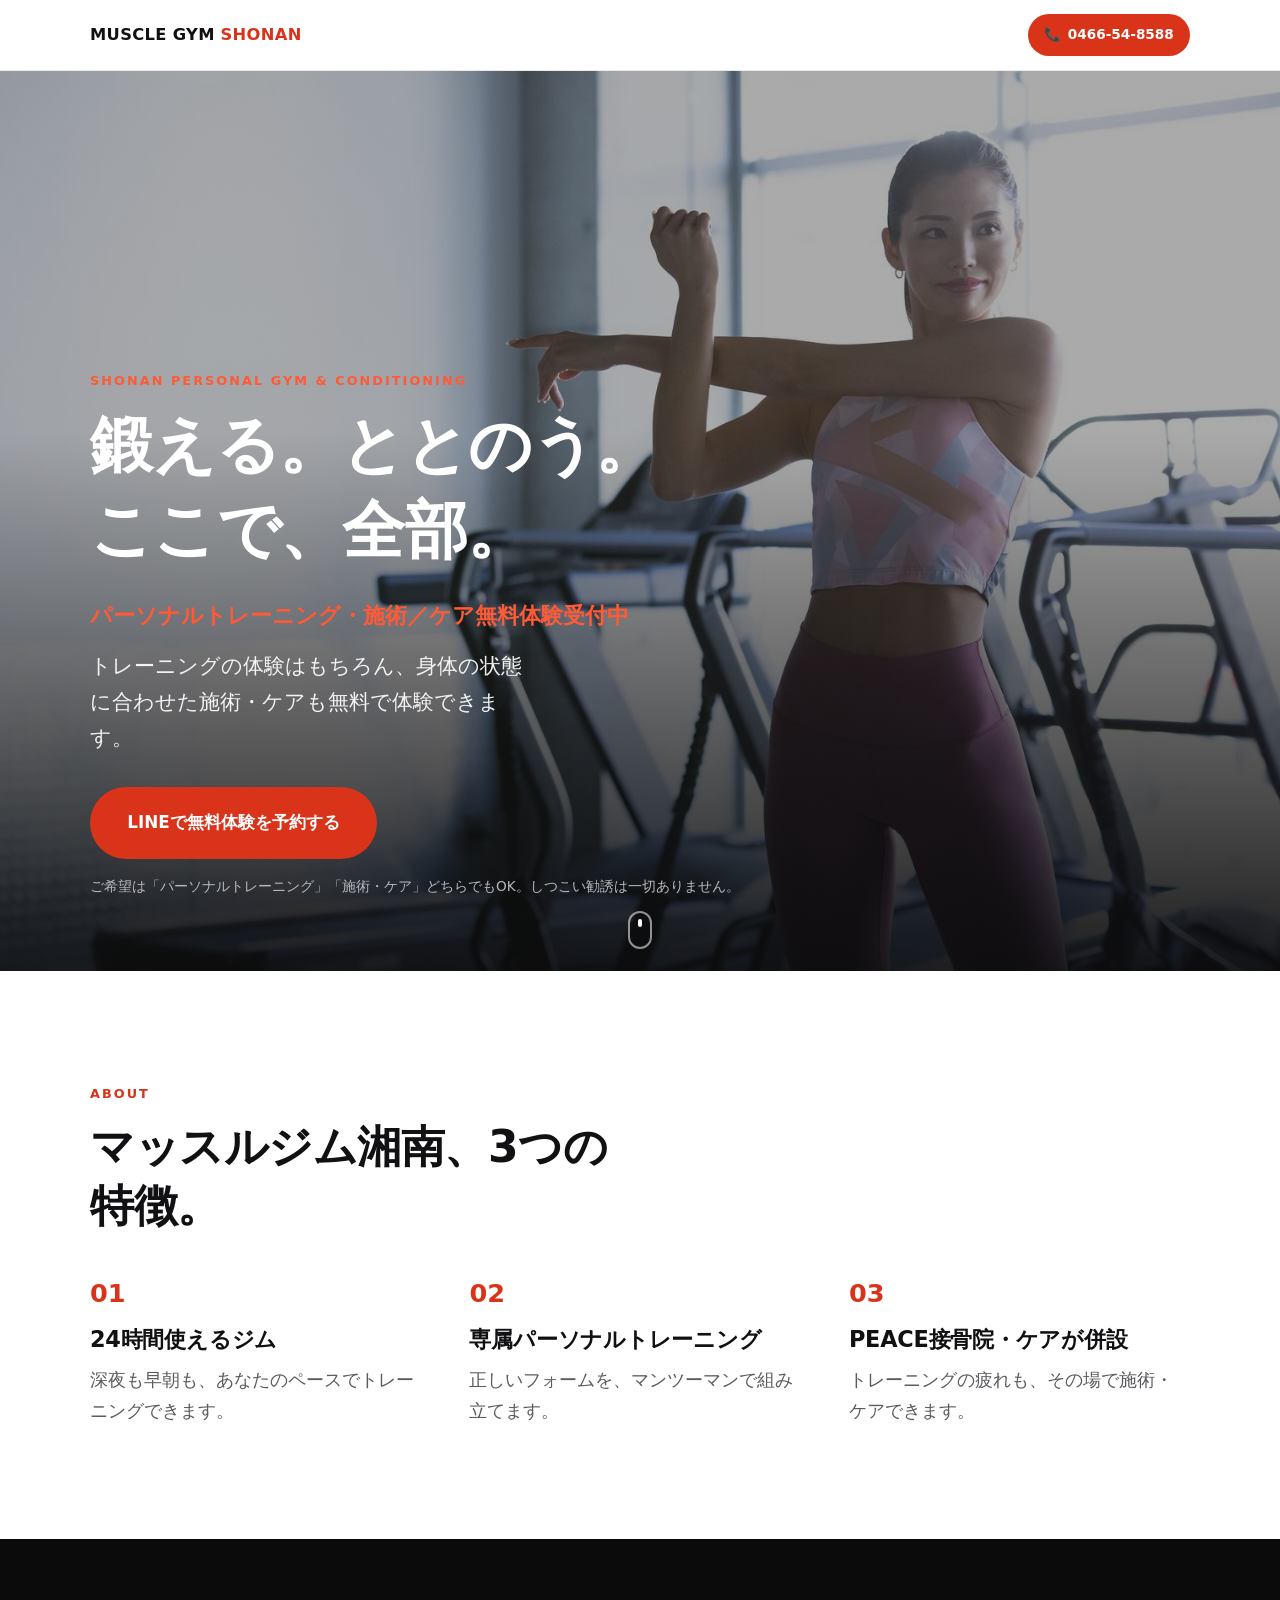
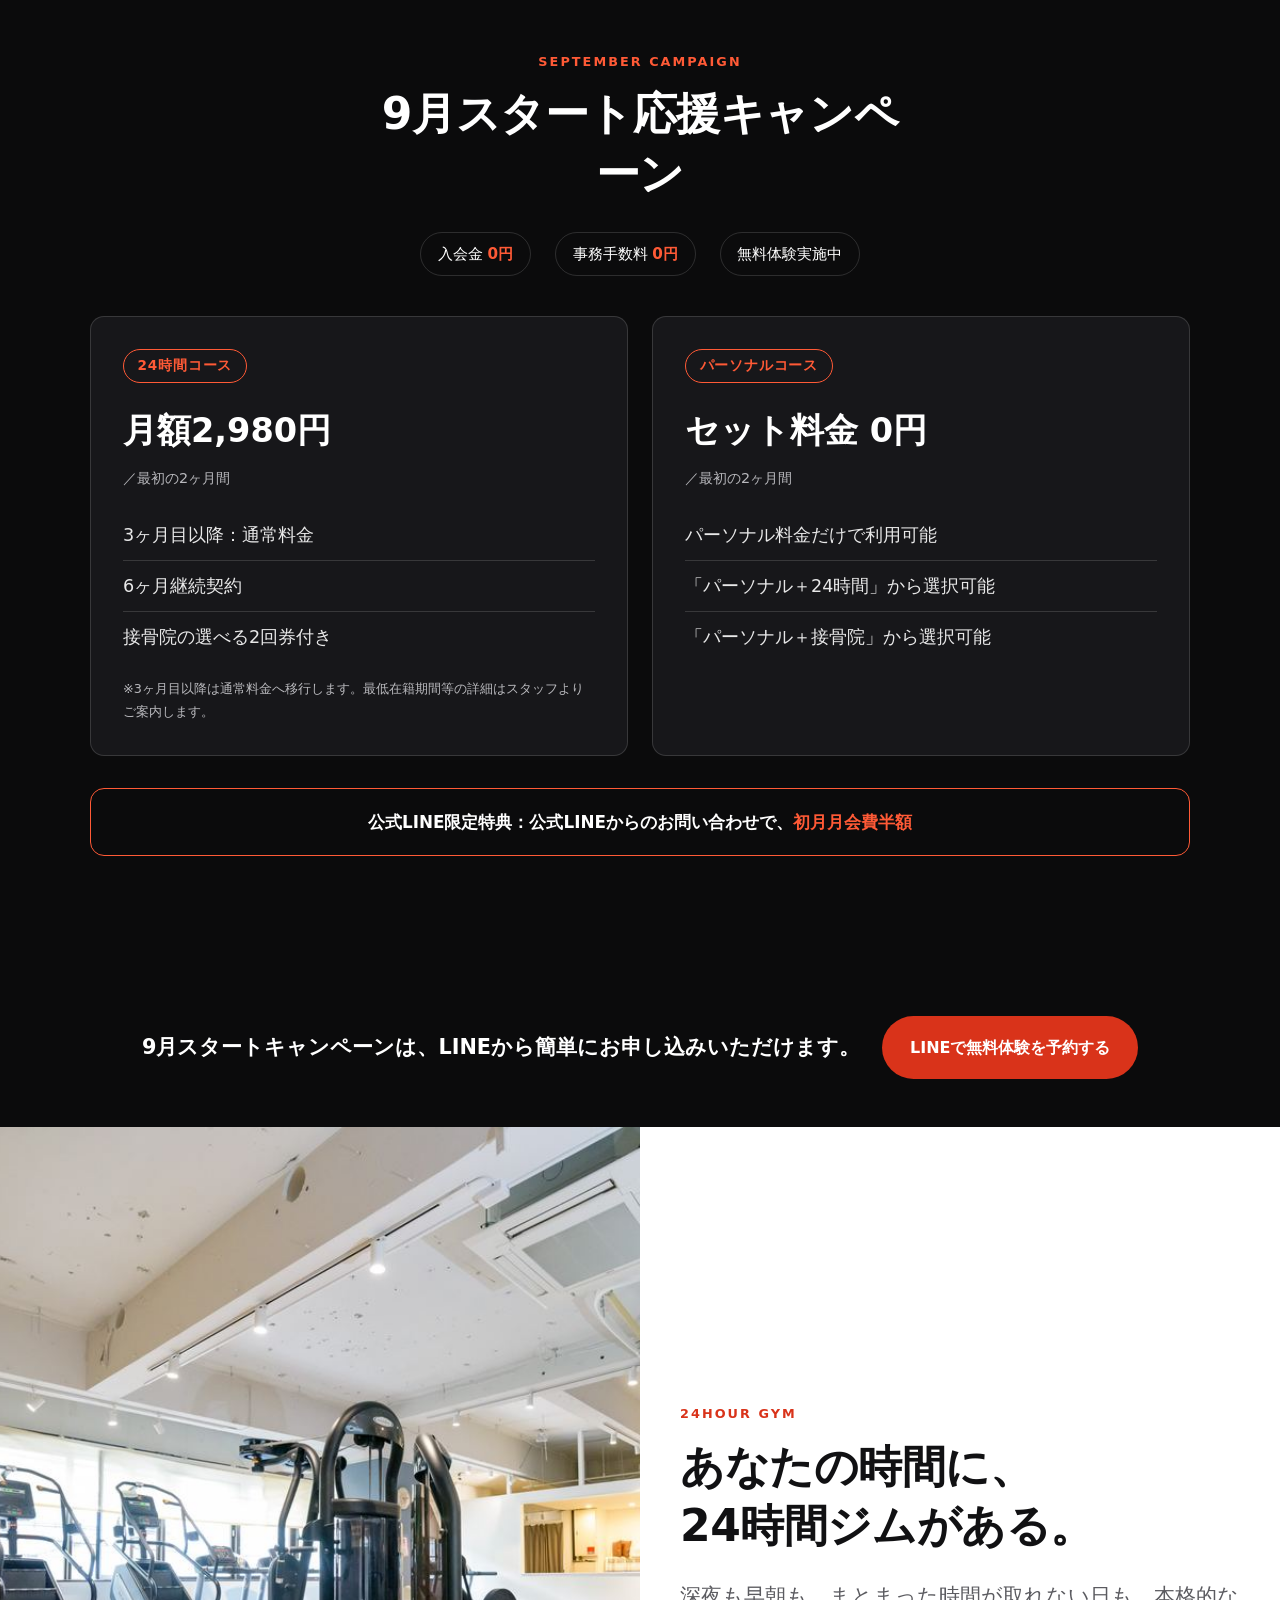
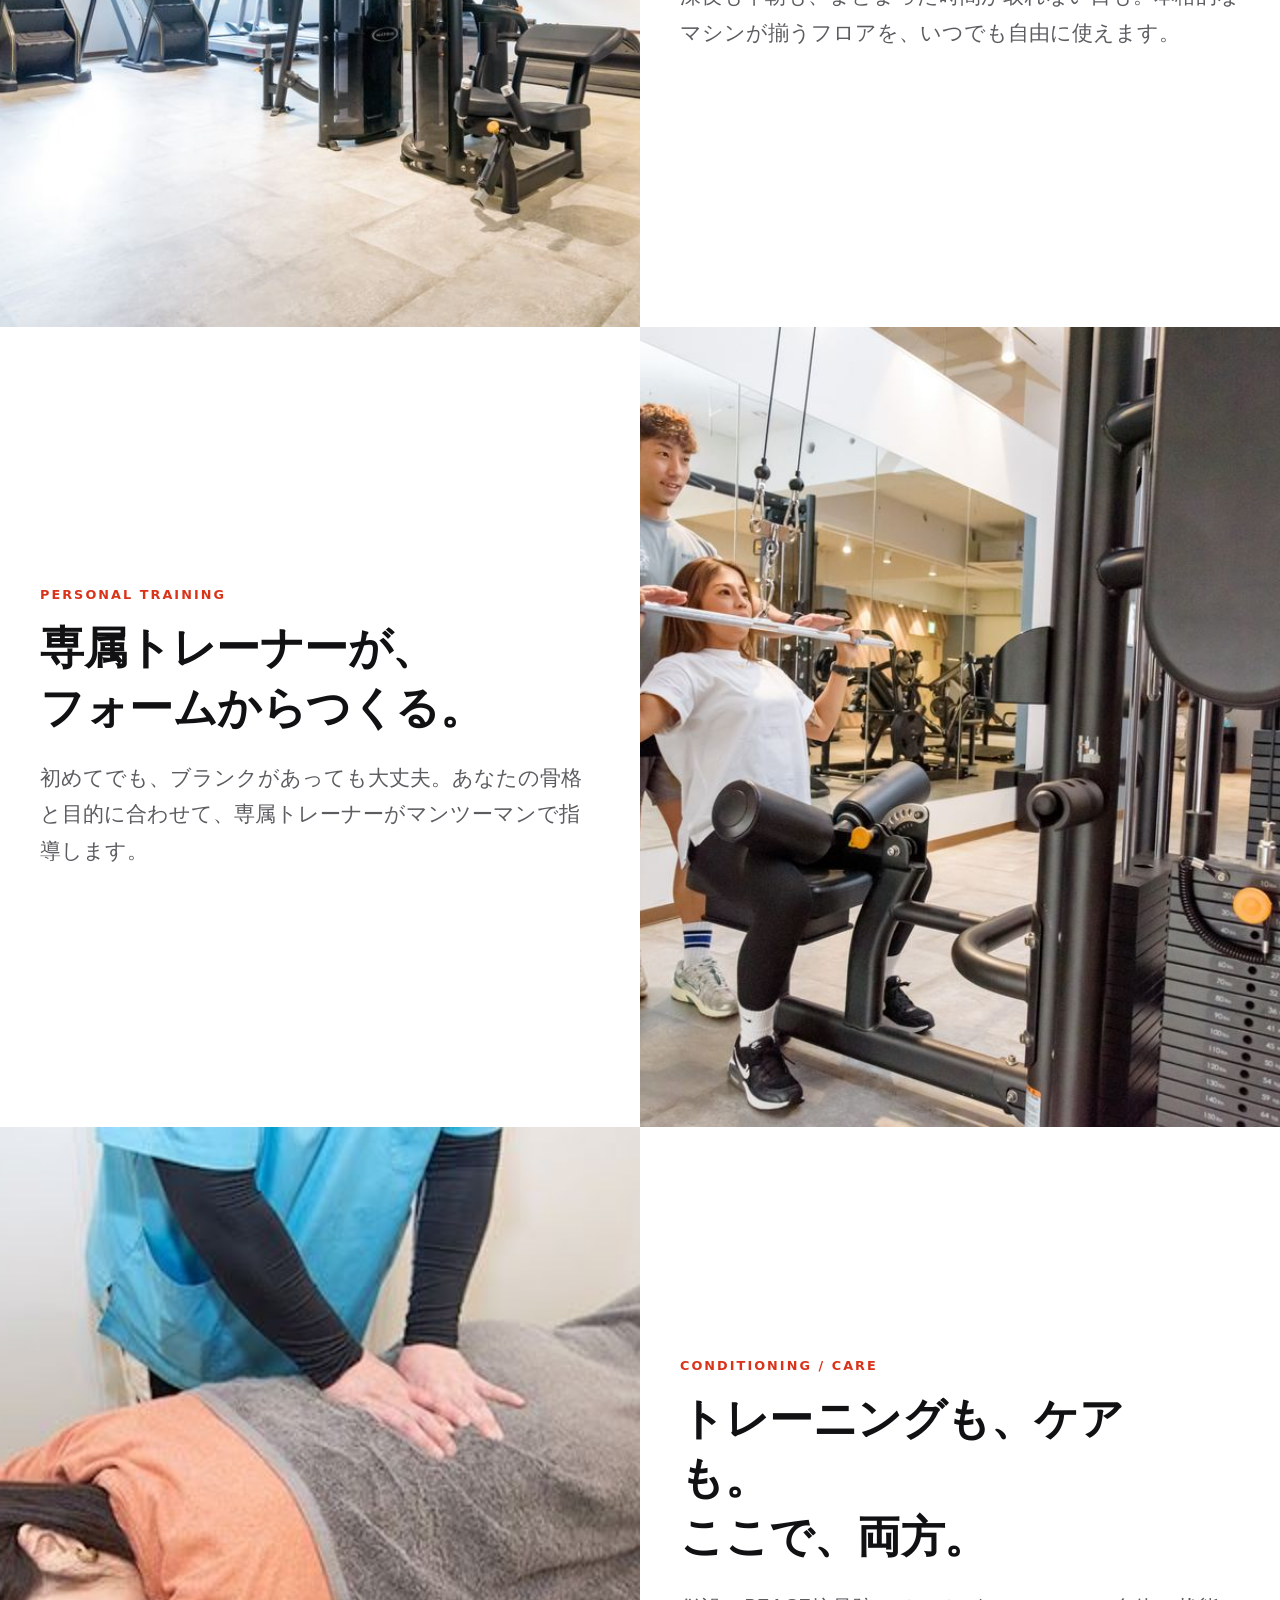
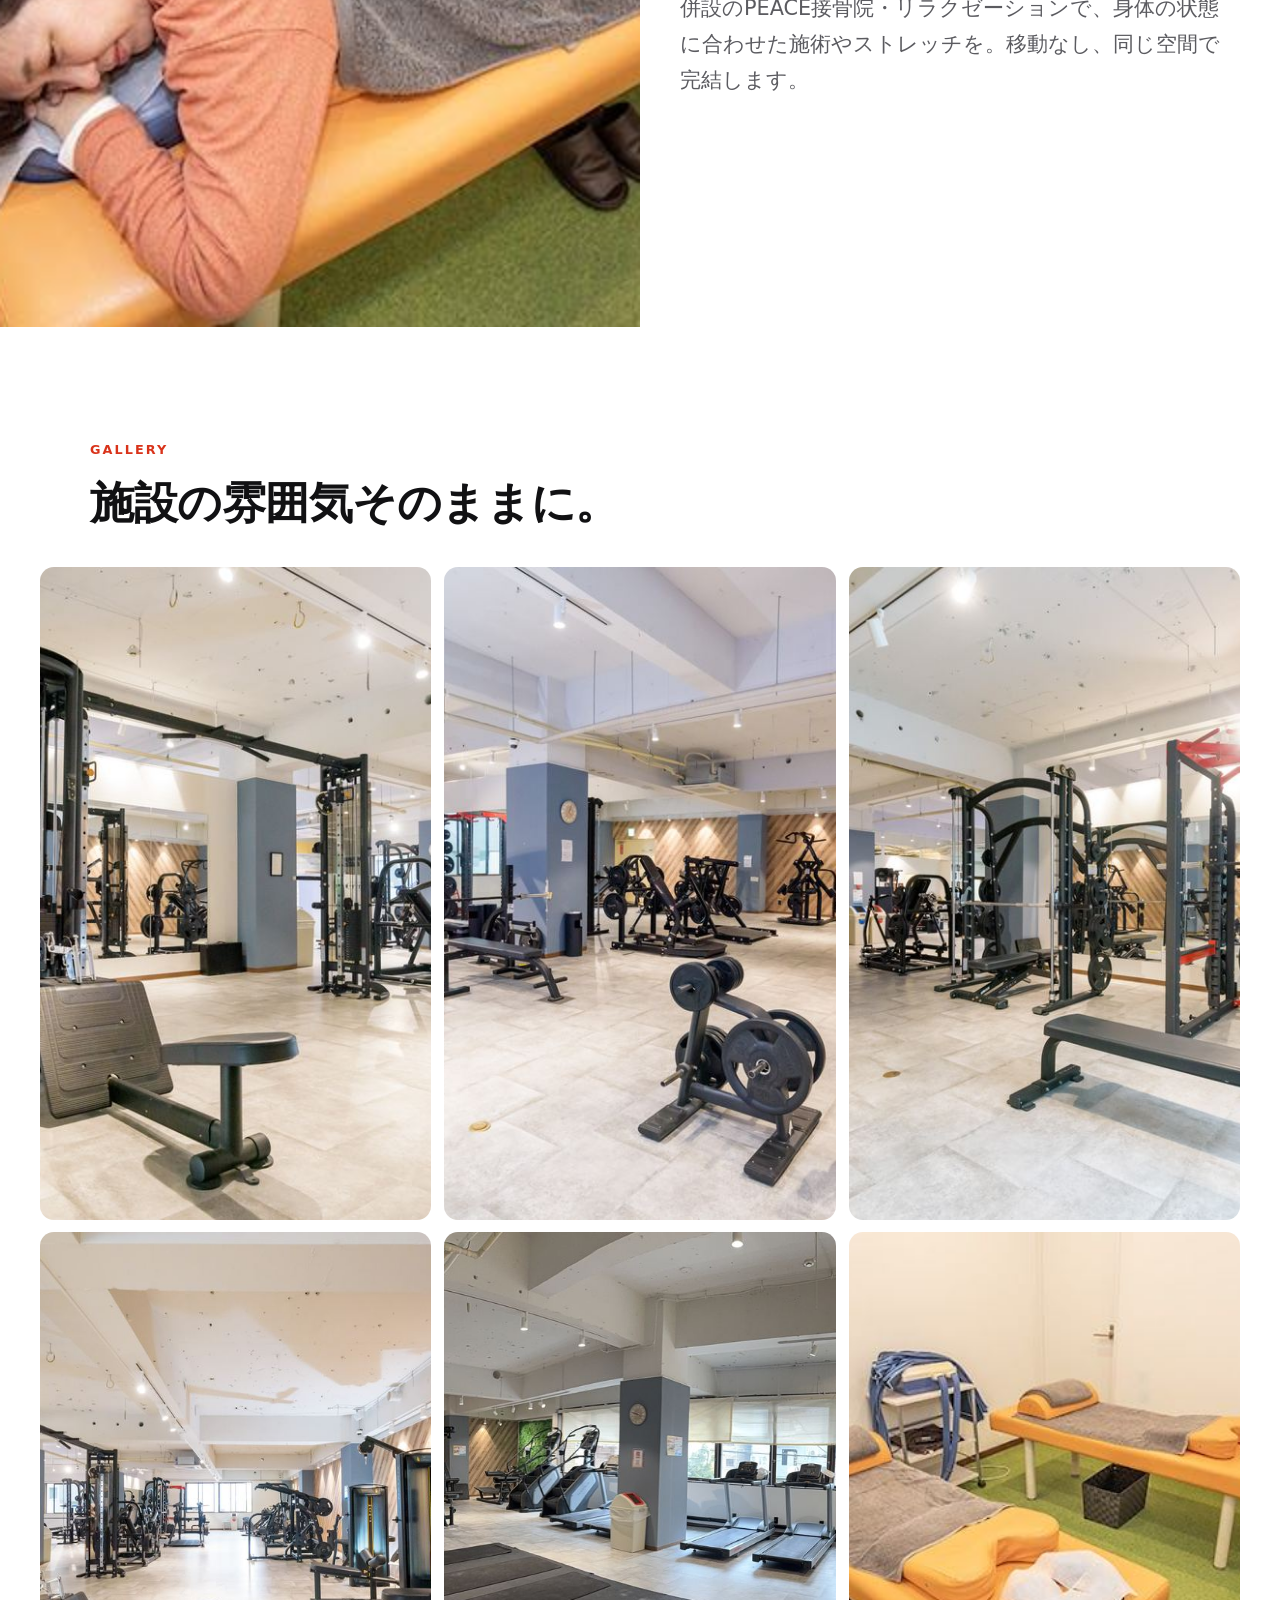
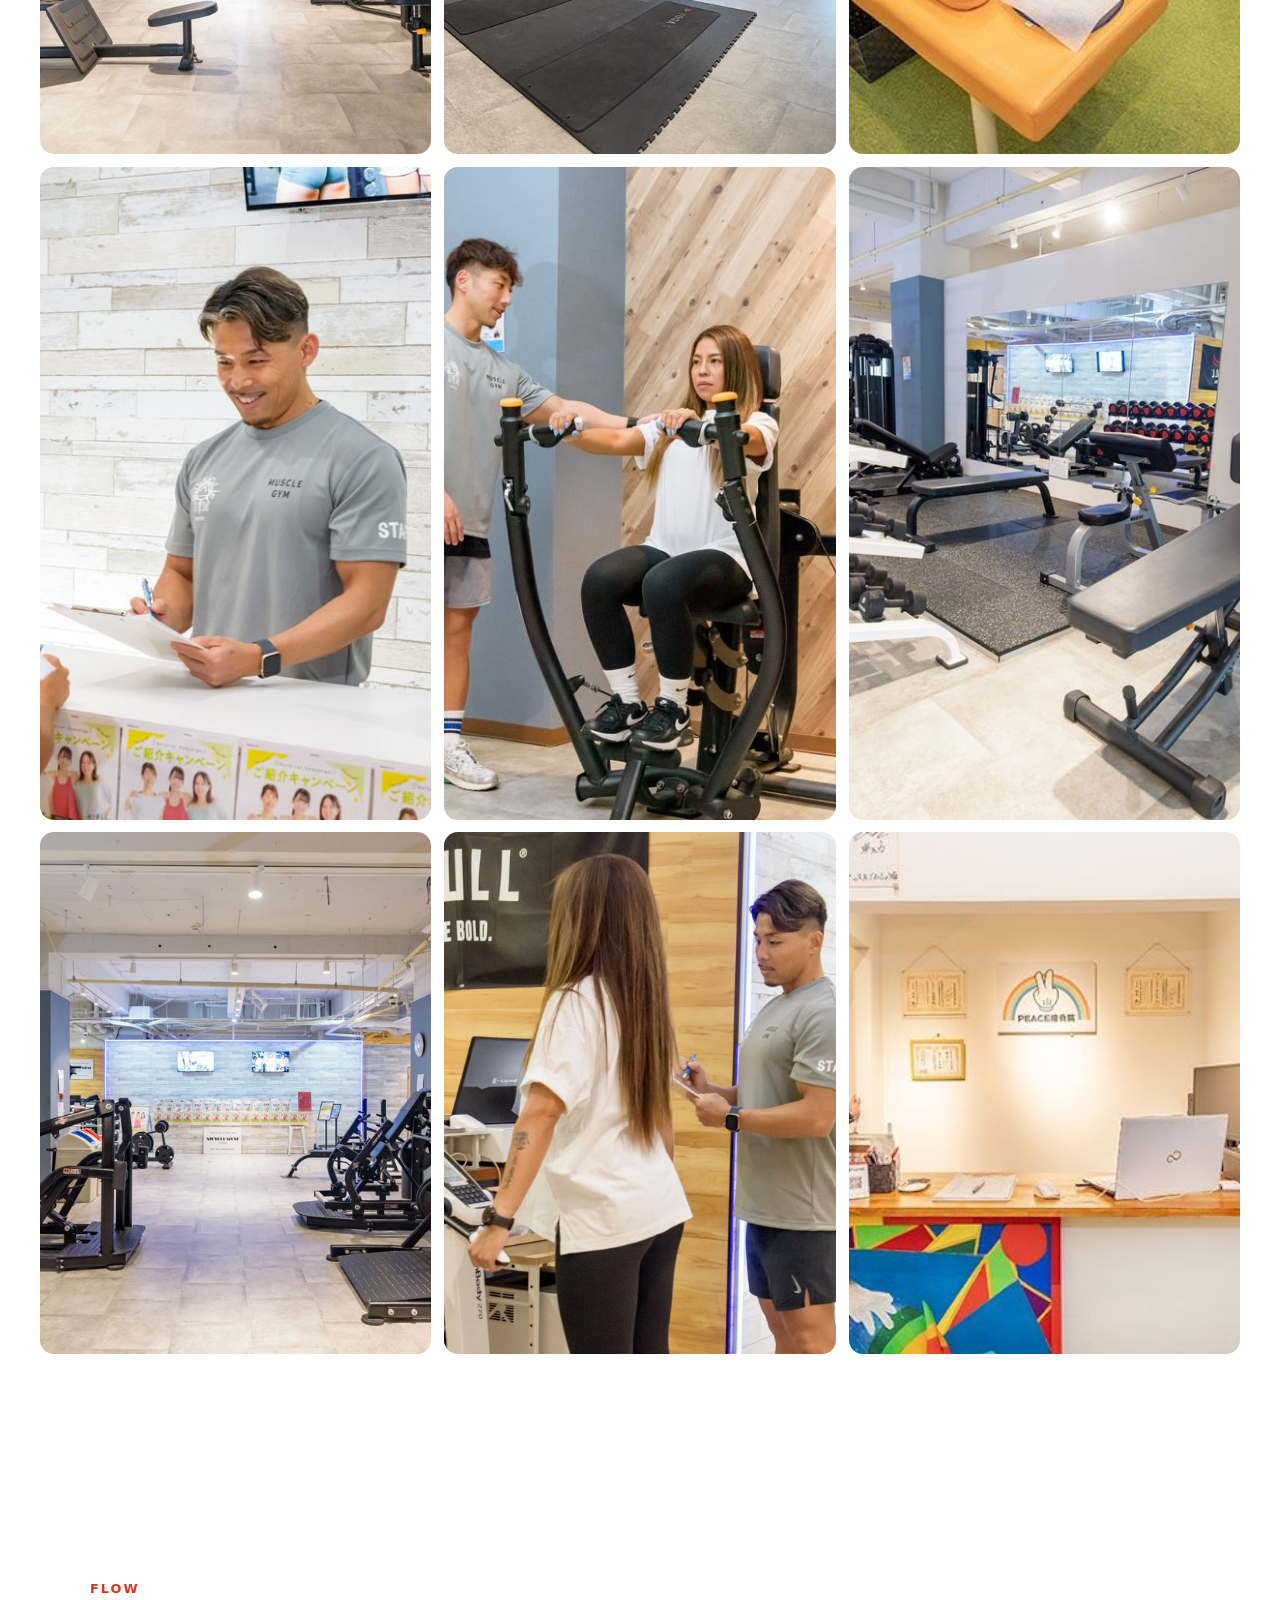
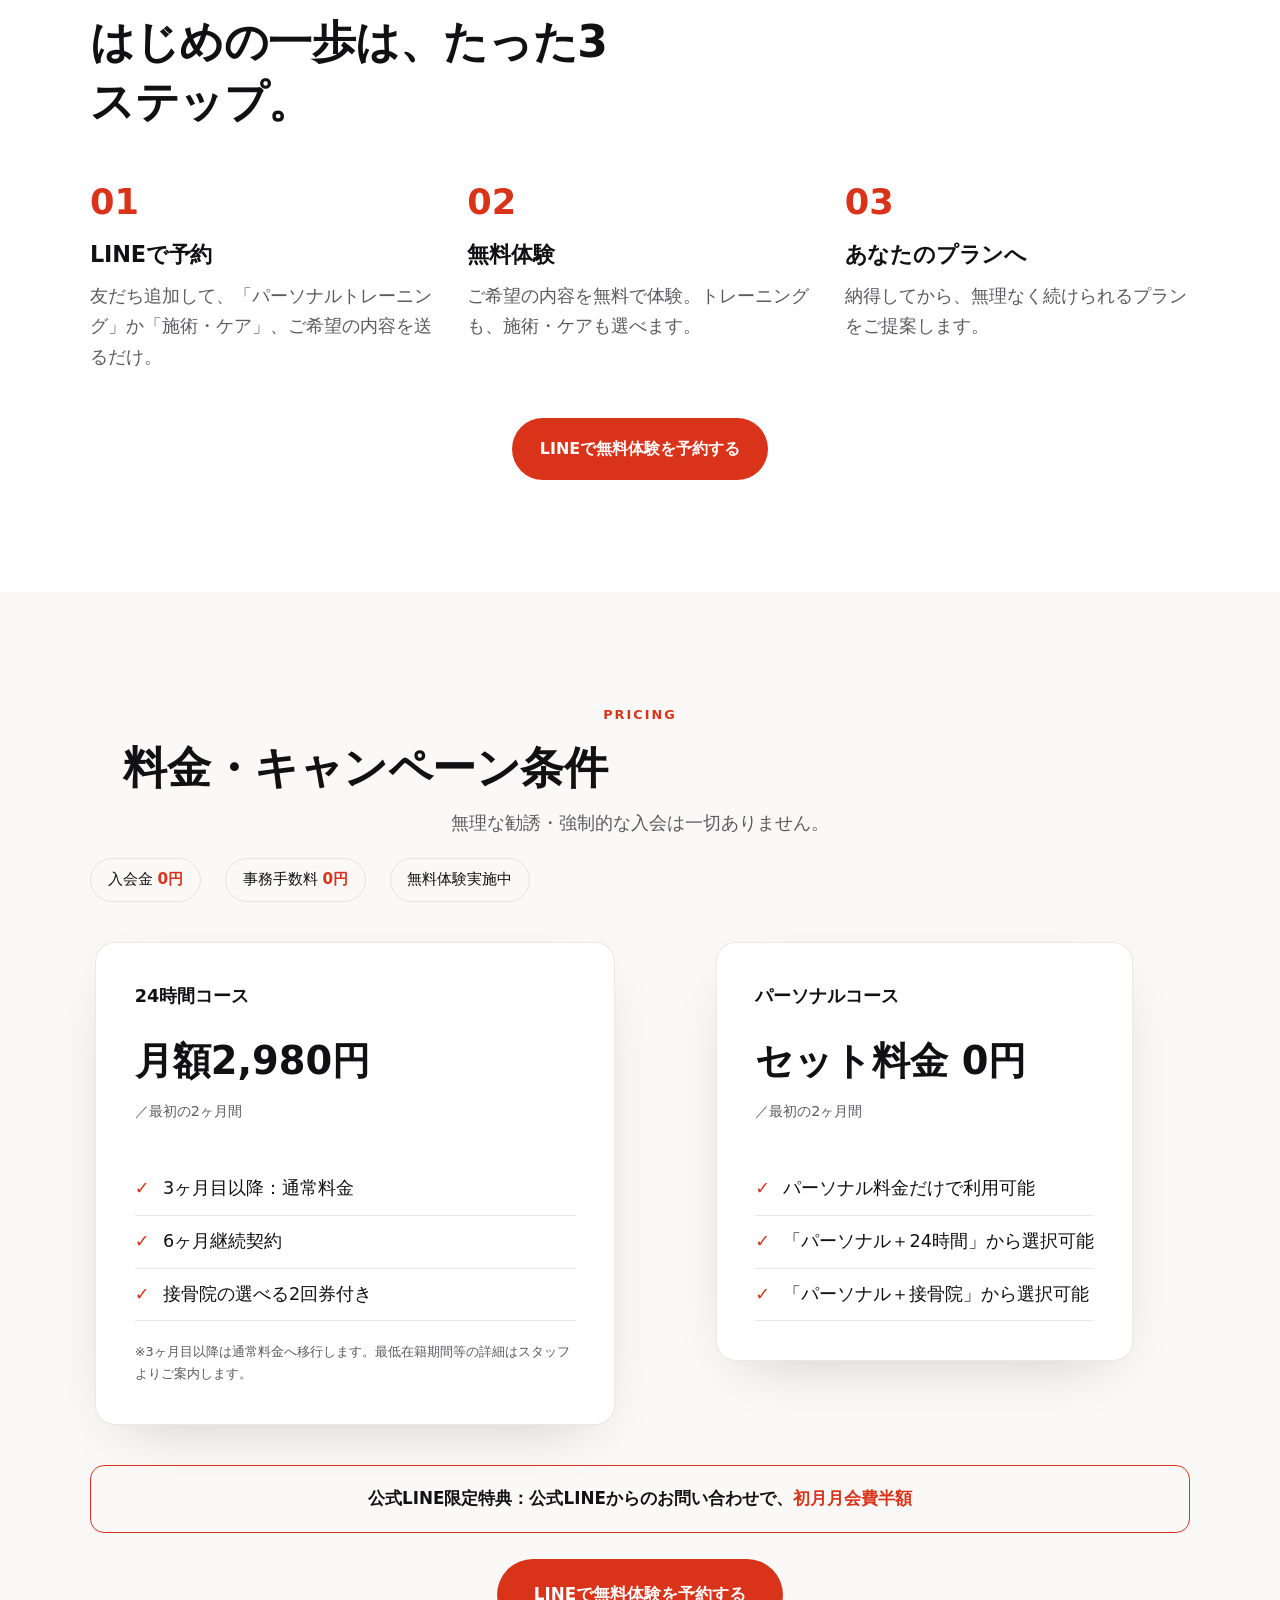
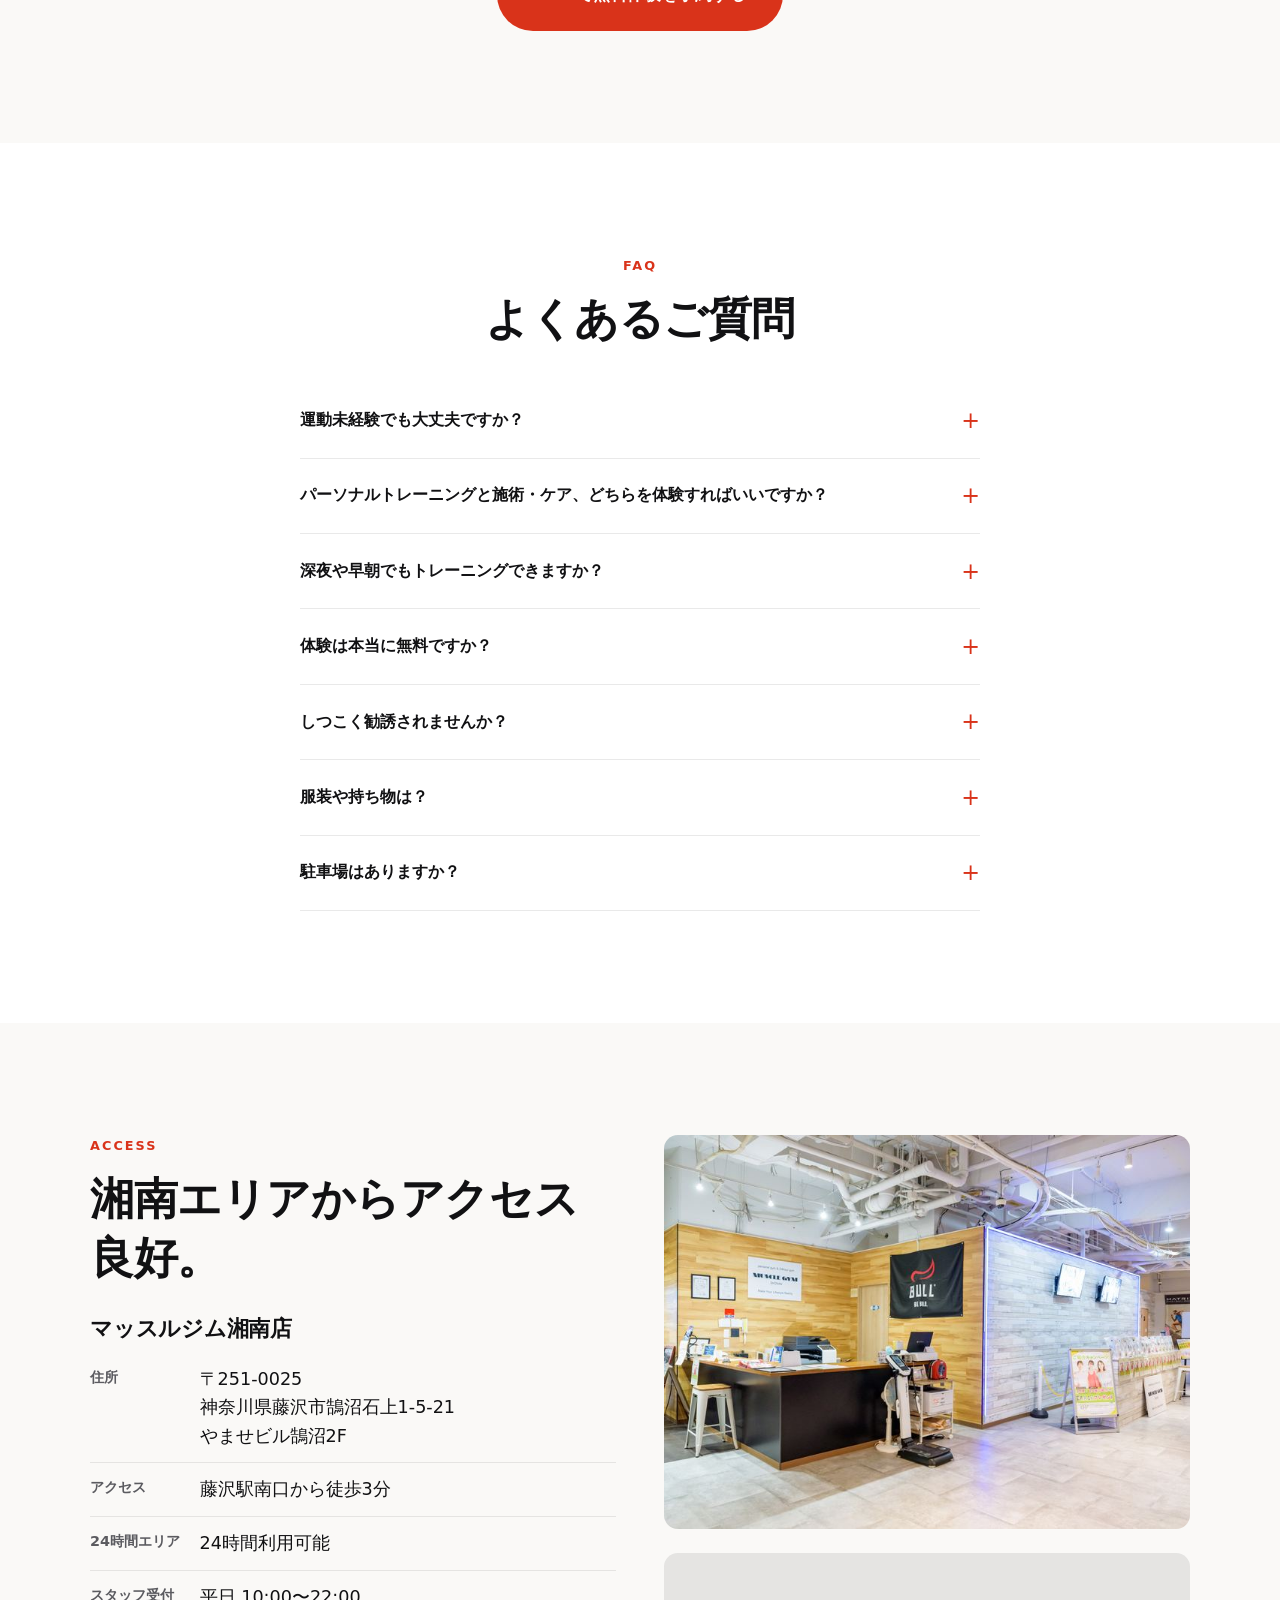
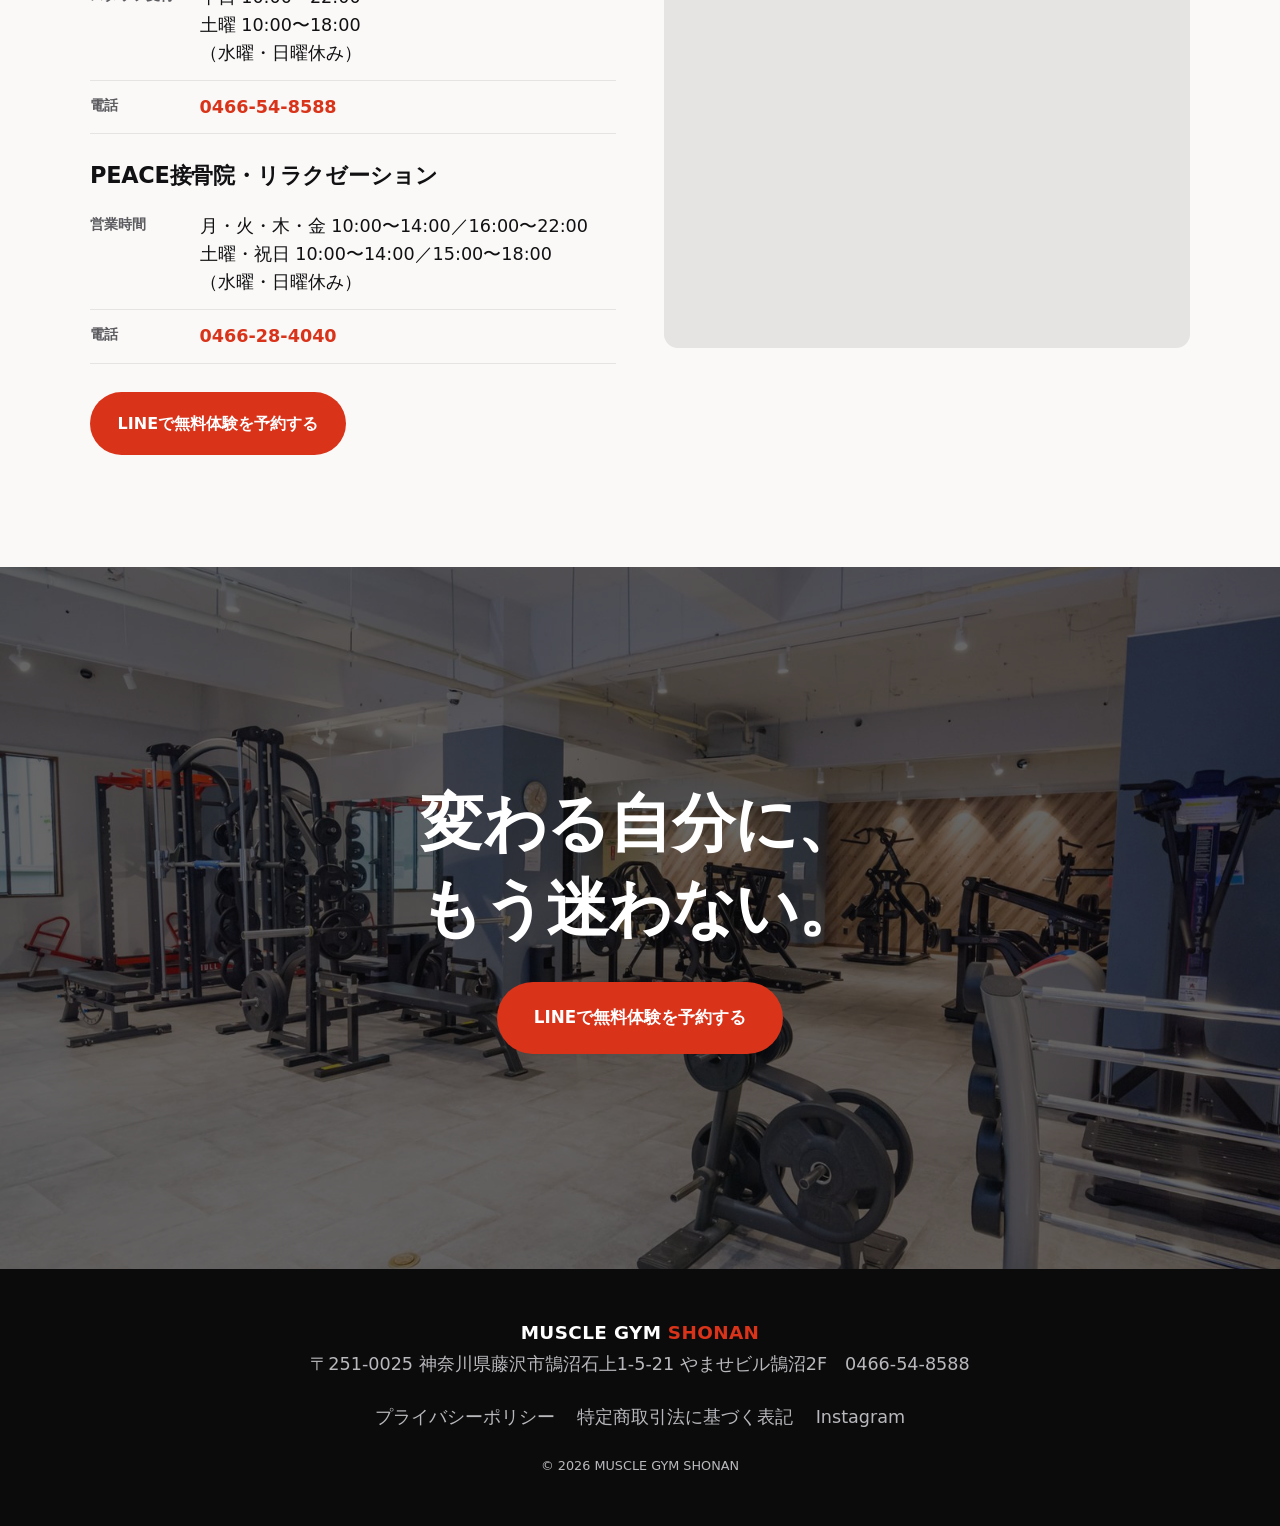
==== commit 49c7e1a0: "確定した店舗情報を全ページへ反映 店舗名・住所・電話番号（ジム/PEACE接骨院）・LINE公式アカウント・Instagram・ 公式サイトドメイン・営業時間の確定情報を、Hero/ヘッダー/フッター" ====
--- a/index.html
+++ b/index.html
@@ -5,7 +5,7 @@
 <meta name="viewport" content="width=device-width, initial-scale=1, viewport-fit=cover">
 <title>マッスルジム湘南｜パーソナルトレーニング・施術/ケア 無料体験受付中</title>
 <meta name="description" content="湘南のマッスルジム湘南。パーソナルトレーニングと、併設するPEACE接骨院の施術・ケアが無料で体験できます。24時間ジムも完備。LINEで簡単予約。">
-<link rel="canonical" href="https://www.musclegym-shonan.example.com/">
+<link rel="canonical" href="https://musclegym-shonan.jp/">
 <meta name="robots" content="index,follow">
 <meta name="theme-color" content="#0B0B0C">
 
@@ -15,8 +15,8 @@
 <meta property="og:site_name" content="マッスルジム湘南">
 <meta property="og:title" content="マッスルジム湘南｜パーソナルトレーニング・施術/ケア 無料体験受付中">
 <meta property="og:description" content="パーソナルトレーニングと、併設するPEACE接骨院の施術・ケアが無料で体験できます。24時間ジムも完備。">
-<meta property="og:url" content="https://www.musclegym-shonan.example.com/">
-<meta property="og:image" content="https://www.musclegym-shonan.example.com/assets/img/photos/hero-1200.jpg">
+<meta property="og:url" content="https://musclegym-shonan.jp/">
+<meta property="og:image" content="https://musclegym-shonan.jp/assets/img/photos/hero-1200.jpg">
 <meta name="twitter:card" content="summary_large_image">
 
 <link rel="icon" href="./assets/img/favicon.svg" type="image/svg+xml">
@@ -39,28 +39,30 @@
 {
   "@context": "https://schema.org",
   "@type": "ExerciseGym",
-  "name": "マッスルジム湘南",
-  "image": "https://www.musclegym-shonan.example.com/assets/img/photos/hero-1200.jpg",
-  "url": "https://www.musclegym-shonan.example.com/",
-  "telephone": "+81-120-000-000",
+  "name": "マッスルジム湘南店",
+  "alternateName": "MUSCLE GYM SHONAN",
+  "image": "https://musclegym-shonan.jp/assets/img/photos/hero-1200.jpg",
+  "url": "https://musclegym-shonan.jp/",
+  "telephone": "+81-466-54-8588",
   "priceRange": "¥¥",
   "address": {
     "@type": "PostalAddress",
-    "streetAddress": "○○ 1-2-3 ○○ビル2F",
+    "streetAddress": "鵠沼石上1-5-21 やませビル鵠沼2F",
     "addressLocality": "藤沢市",
     "addressRegion": "神奈川県",
-    "postalCode": "000-0000",
+    "postalCode": "251-0025",
     "addressCountry": "JP"
   },
   "openingHoursSpecification": [
     {
       "@type": "OpeningHoursSpecification",
+      "description": "24時間エリア（会員はいつでも利用可能）",
       "dayOfWeek": ["Monday","Tuesday","Wednesday","Thursday","Friday","Saturday","Sunday"],
-      "opens": "10:00",
-      "closes": "22:00"
+      "opens": "00:00",
+      "closes": "23:59"
     }
   ],
-  "sameAs": ["https://www.instagram.com/example/"]
+  "sameAs": ["https://www.instagram.com/musclegym_shonan/"]
 }
 </script>
 </head>
@@ -75,8 +77,8 @@
 <header class="site-header" data-reveal="fade">
   <div class="wrap site-header__inner">
     <span class="logo">MUSCLE GYM<em>SHONAN</em></span>
-    <a class="btn btn--sm btn--cta" data-cta="tel_header" href="tel:0120000000">
-      <span aria-hidden="true">📞</span> 0120-000-000
+    <a class="btn btn--sm btn--cta" data-cta="tel_header" href="tel:0466548588">
+      <span aria-hidden="true">📞</span> 0466-54-8588
     </a>
   </div>
 </header>
@@ -107,7 +109,7 @@
       <p class="hero__lead">トレーニングの体験はもちろん、身体の状態に合わせた施術・ケアも無料で体験できます。</p>
 
       <div class="cta-group">
-        <a class="btn btn--lg btn--cta" data-cta="line_hero" href="https://lin.ee/your-line-id" target="_blank" rel="noopener">
+        <a class="btn btn--lg btn--cta" data-cta="line_hero" href="https://lin.ee/5dk5BNG" target="_blank" rel="noopener">
           LINEで無料体験を予約する
         </a>
       </div>
@@ -189,7 +191,7 @@
   <section class="cta-strip" data-reveal="fade">
     <div class="wrap cta-strip__inner">
       <p>9月スタートキャンペーンは、LINEから簡単にお申し込みいただけます。</p>
-      <a class="btn btn--cta" data-cta="line_campaign" href="https://lin.ee/your-line-id" target="_blank" rel="noopener">LINEで無料体験を予約する</a>
+      <a class="btn btn--cta" data-cta="line_campaign" href="https://lin.ee/5dk5BNG" target="_blank" rel="noopener">LINEで無料体験を予約する</a>
     </div>
   </section>
 
@@ -321,7 +323,7 @@
       </li>
     </ol>
     <div class="wrap flow__cta">
-      <a class="btn btn--cta" data-cta="line_flow" href="https://lin.ee/your-line-id" target="_blank" rel="noopener">LINEで無料体験を予約する</a>
+      <a class="btn btn--cta" data-cta="line_flow" href="https://lin.ee/5dk5BNG" target="_blank" rel="noopener">LINEで無料体験を予約する</a>
     </div>
   </section>
 
@@ -362,7 +364,7 @@
     </div>
     <div class="wrap pricing__footer">
       <p class="pricing__perk">公式LINE限定特典：公式LINEからのお問い合わせで、<strong>初月月会費半額</strong></p>
-      <a class="btn btn--lg btn--cta" data-cta="line_pricing" href="https://lin.ee/your-line-id" target="_blank" rel="noopener">LINEで無料体験を予約する</a>
+      <a class="btn btn--lg btn--cta" data-cta="line_pricing" href="https://lin.ee/5dk5BNG" target="_blank" rel="noopener">LINEで無料体験を予約する</a>
     </div>
   </section>
 
@@ -381,6 +383,10 @@
       <details class="faq__item">
         <summary>パーソナルトレーニングと施術・ケア、どちらを体験すればいいですか？</summary>
         <p>お悩みや目的に合わせてお選びいただけます。迷う場合はLINEでご相談いただければ、内容をご案内します。</p>
+      </details>
+      <details class="faq__item">
+        <summary>深夜や早朝でもトレーニングできますか？</summary>
+        <p>はい、24時間エリアはスタッフ受付時間外でも会員はいつでもご利用いただけます。スタッフ受付は平日10:00〜22:00・土曜10:00〜18:00（水曜・日曜休み）です。</p>
       </details>
       <details class="faq__item">
         <summary>体験は本当に無料ですか？</summary>
@@ -409,12 +415,27 @@
       <div>
         <p class="eyebrow">ACCESS</p>
         <h2 class="section-title">湘南エリアからアクセス良好。</h2>
-        <dl class="access__list">
-          <div><dt>住所</dt><dd>神奈川県藤沢市○○ 1-2-3 ○○ビル2F</dd></div>
-          <div><dt>営業時間</dt><dd>10:00〜22:00（年中無休）</dd></div>
-          <div><dt>電話</dt><dd><a data-cta="tel_access" href="tel:0120000000">0120-000-000</a></dd></div>
-        </dl>
-        <a class="btn btn--cta" data-cta="line_access" href="https://lin.ee/your-line-id" target="_blank" rel="noopener">LINEで無料体験を予約する</a>
+
+        <div class="access__block">
+          <h3 class="access__block-title">マッスルジム湘南店</h3>
+          <dl class="access__list">
+            <div><dt>住所</dt><dd>〒251-0025<br>神奈川県藤沢市鵠沼石上1-5-21<br>やませビル鵠沼2F</dd></div>
+            <div><dt>アクセス</dt><dd>藤沢駅南口から徒歩3分</dd></div>
+            <div><dt>24時間エリア</dt><dd>24時間利用可能</dd></div>
+            <div><dt>スタッフ受付</dt><dd>平日 10:00〜22:00<br>土曜 10:00〜18:00<br>（水曜・日曜休み）</dd></div>
+            <div><dt>電話</dt><dd><a data-cta="tel_access" href="tel:0466548588">0466-54-8588</a></dd></div>
+          </dl>
+        </div>
+
+        <div class="access__block">
+          <h3 class="access__block-title">PEACE接骨院・リラクゼーション</h3>
+          <dl class="access__list">
+            <div><dt>営業時間</dt><dd>月・火・木・金 10:00〜14:00／16:00〜22:00<br>土曜・祝日 10:00〜14:00／15:00〜18:00<br>（水曜・日曜休み）</dd></div>
+            <div><dt>電話</dt><dd><a data-cta="tel_access_peace" href="tel:0466284040">0466-28-4040</a></dd></div>
+          </dl>
+        </div>
+
+        <a class="btn btn--cta" data-cta="line_access" href="https://lin.ee/5dk5BNG" target="_blank" rel="noopener">LINEで無料体験を予約する</a>
       </div>
       <div class="access__media">
         <img src="./assets/img/photos/access-1000.jpg"
@@ -425,8 +446,8 @@
              alt="受付カウンターとジムのロゴサイン">
         <div class="access__map">
           <iframe
-            title="マッスルジム湘南 地図"
-            src="https://www.google.com/maps?q=%E8%97%A4%E6%B2%A2%E9%A7%85&output=embed"
+            title="マッスルジム湘南店 地図"
+            src="https://www.google.com/maps?q=%E3%80%92251-0025%20%E7%A5%9E%E5%A5%88%E5%B7%9D%E7%9C%8C%E8%97%A4%E6%B2%A2%E5%B8%82%E9%B5%A0%E6%B2%BC%E7%9F%B3%E4%B8%8A1-5-21%20%E3%82%84%E3%81%BE%E3%81%9B%E3%83%93%E3%83%AB%E9%B5%A0%E6%B2%BC&output=embed"
             loading="lazy"
             referrerpolicy="no-referrer-when-downgrade">
           </iframe>
@@ -450,7 +471,7 @@
     <div class="closing__content wrap">
       <h2>変わる自分に、<br>もう迷わない。</h2>
       <div class="cta-group">
-        <a class="btn btn--lg btn--cta" data-cta="line_closing" href="https://lin.ee/your-line-id" target="_blank" rel="noopener">LINEで無料体験を予約する</a>
+        <a class="btn btn--lg btn--cta" data-cta="line_closing" href="https://lin.ee/5dk5BNG" target="_blank" rel="noopener">LINEで無料体験を予約する</a>
       </div>
     </div>
   </section>
@@ -463,11 +484,11 @@
 <footer class="site-footer">
   <div class="wrap site-footer__inner">
     <span class="logo logo--footer">MUSCLE GYM<em>SHONAN</em></span>
-    <p>神奈川県藤沢市○○ 1-2-3 ○○ビル2F　0120-000-000</p>
+    <p>〒251-0025 神奈川県藤沢市鵠沼石上1-5-21 やませビル鵠沼2F　0466-54-8588</p>
     <nav class="site-footer__links" aria-label="フッターリンク">
       <a href="./privacy.html">プライバシーポリシー</a>
       <a href="./tokushoho.html">特定商取引法に基づく表記</a>
-      <a href="https://www.instagram.com/example/" target="_blank" rel="noopener">Instagram</a>
+      <a href="https://www.instagram.com/musclegym_shonan/" target="_blank" rel="noopener">Instagram</a>
     </nav>
     <p class="site-footer__copy">&copy; <span id="year"></span> MUSCLE GYM SHONAN</p>
   </div>
@@ -477,8 +498,8 @@
      モバイル固定CTAバー（スクロール後に出現）
 ============================================================= -->
 <div class="sticky-cta" id="stickyCta" hidden>
-  <a class="btn btn--cta" data-cta="line_sticky" href="https://lin.ee/your-line-id" target="_blank" rel="noopener">LINEで無料体験を予約</a>
-  <a class="btn btn--ghost" data-cta="tel_sticky" href="tel:0120000000">電話で相談</a>
+  <a class="btn btn--cta" data-cta="line_sticky" href="https://lin.ee/5dk5BNG" target="_blank" rel="noopener">LINEで無料体験を予約</a>
+  <a class="btn btn--ghost" data-cta="tel_sticky" href="tel:0466548588">電話で相談</a>
 </div>
 
 <script src="./assets/js/main.js" defer></script>
--- a/assets/css/style.css
+++ b/assets/css/style.css
@@ -499,19 +499,23 @@
   display: grid;
   gap: clamp(2rem, 4vw, 3rem);
   grid-template-columns: 1fr;
-  align-items: center;
+  align-items: start;
 }
 @media (min-width: 900px) {
   .access__grid { grid-template-columns: 1fr 1fr; }
 }
-.access__list { margin: 1.5rem 0 2rem; }
+.access__block { margin-top: 1.6rem; }
+.access__block:last-of-type { margin-bottom: 1.8rem; }
+.access__block-title { font-size: var(--fs-h3); margin-bottom: 0.6rem; }
+.access__list { margin: 0; }
 .access__list > div {
   display: flex;
   gap: 1rem;
   padding: 0.7em 0;
   border-bottom: 1px solid var(--line);
 }
-.access__list dt { width: 5em; flex-shrink: 0; color: var(--muted); font-weight: 700; font-size: 0.9rem; }
+.access__list dt { width: 6.5em; flex-shrink: 0; color: var(--muted); font-weight: 700; font-size: 0.9rem; }
+.access__list dd { line-height: 1.6; }
 .access__list a { color: var(--cta); font-weight: 700; }
 .access__media {
   display: flex;
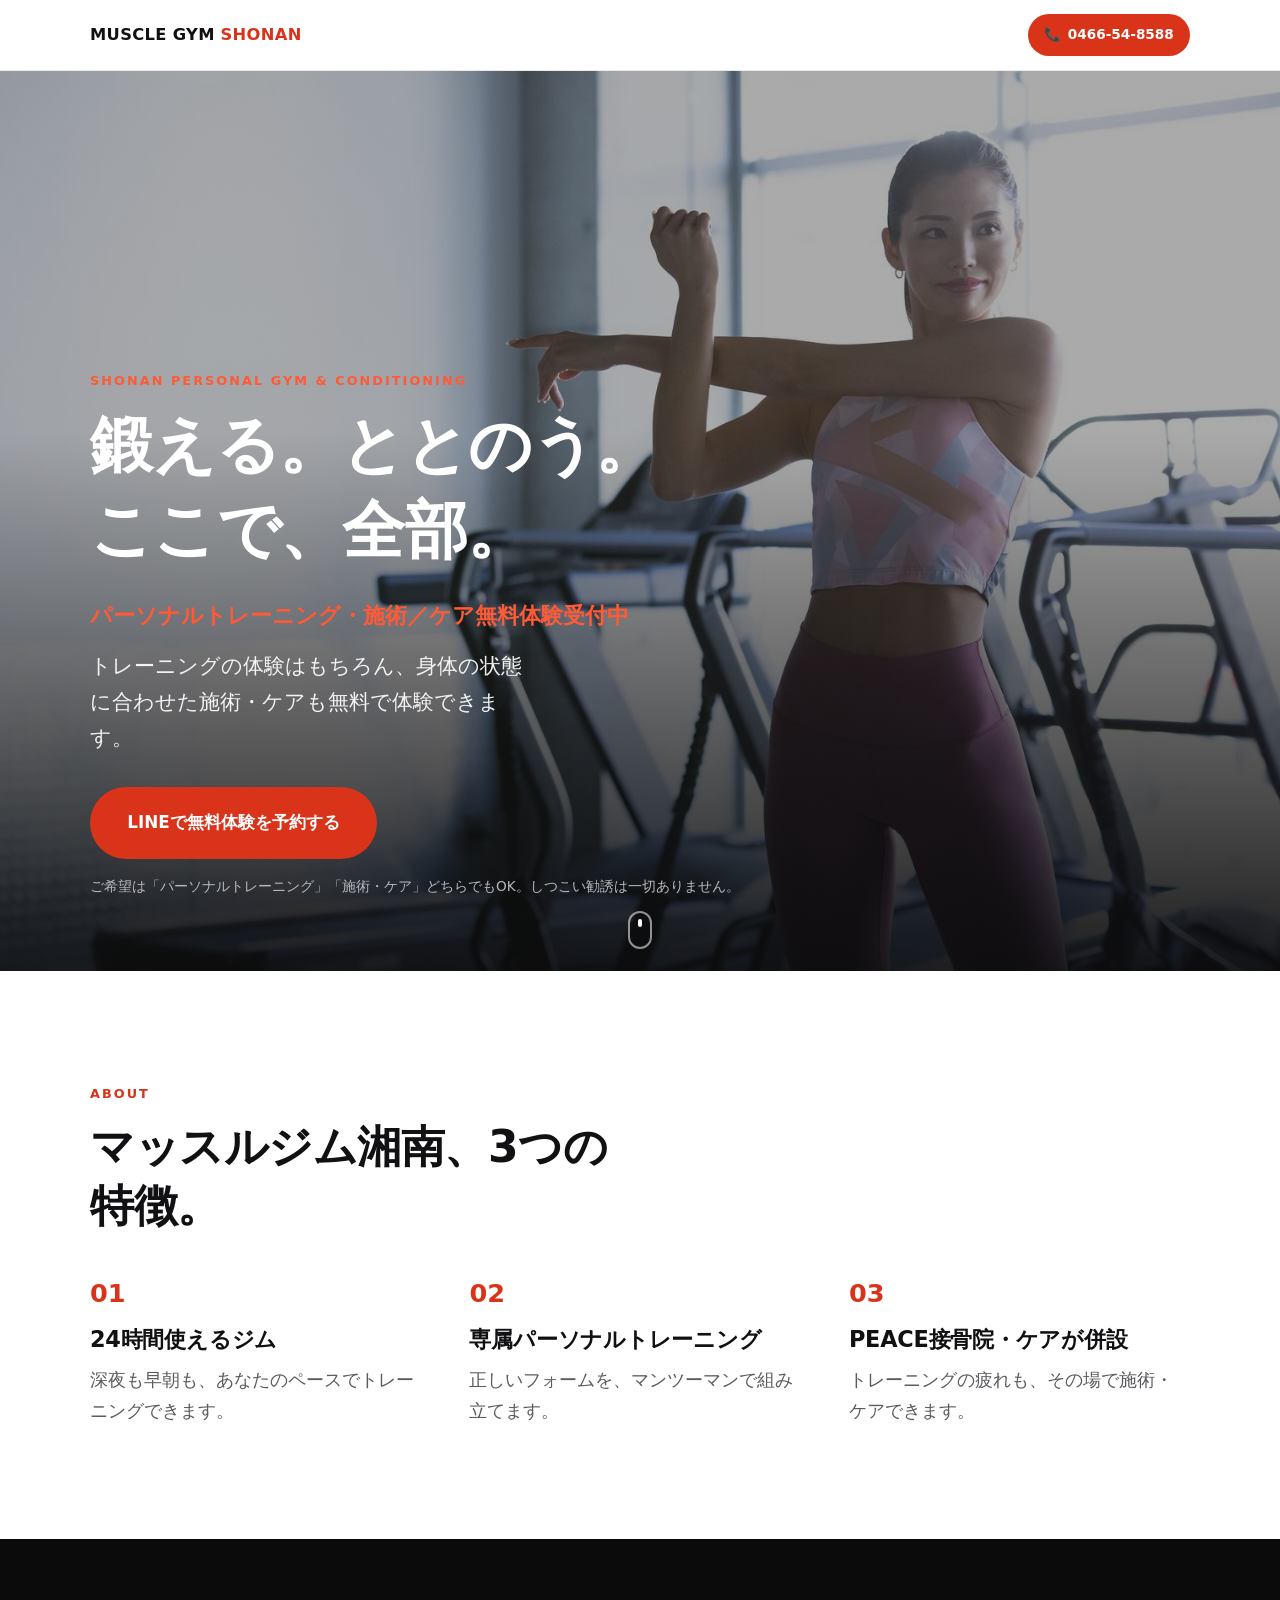
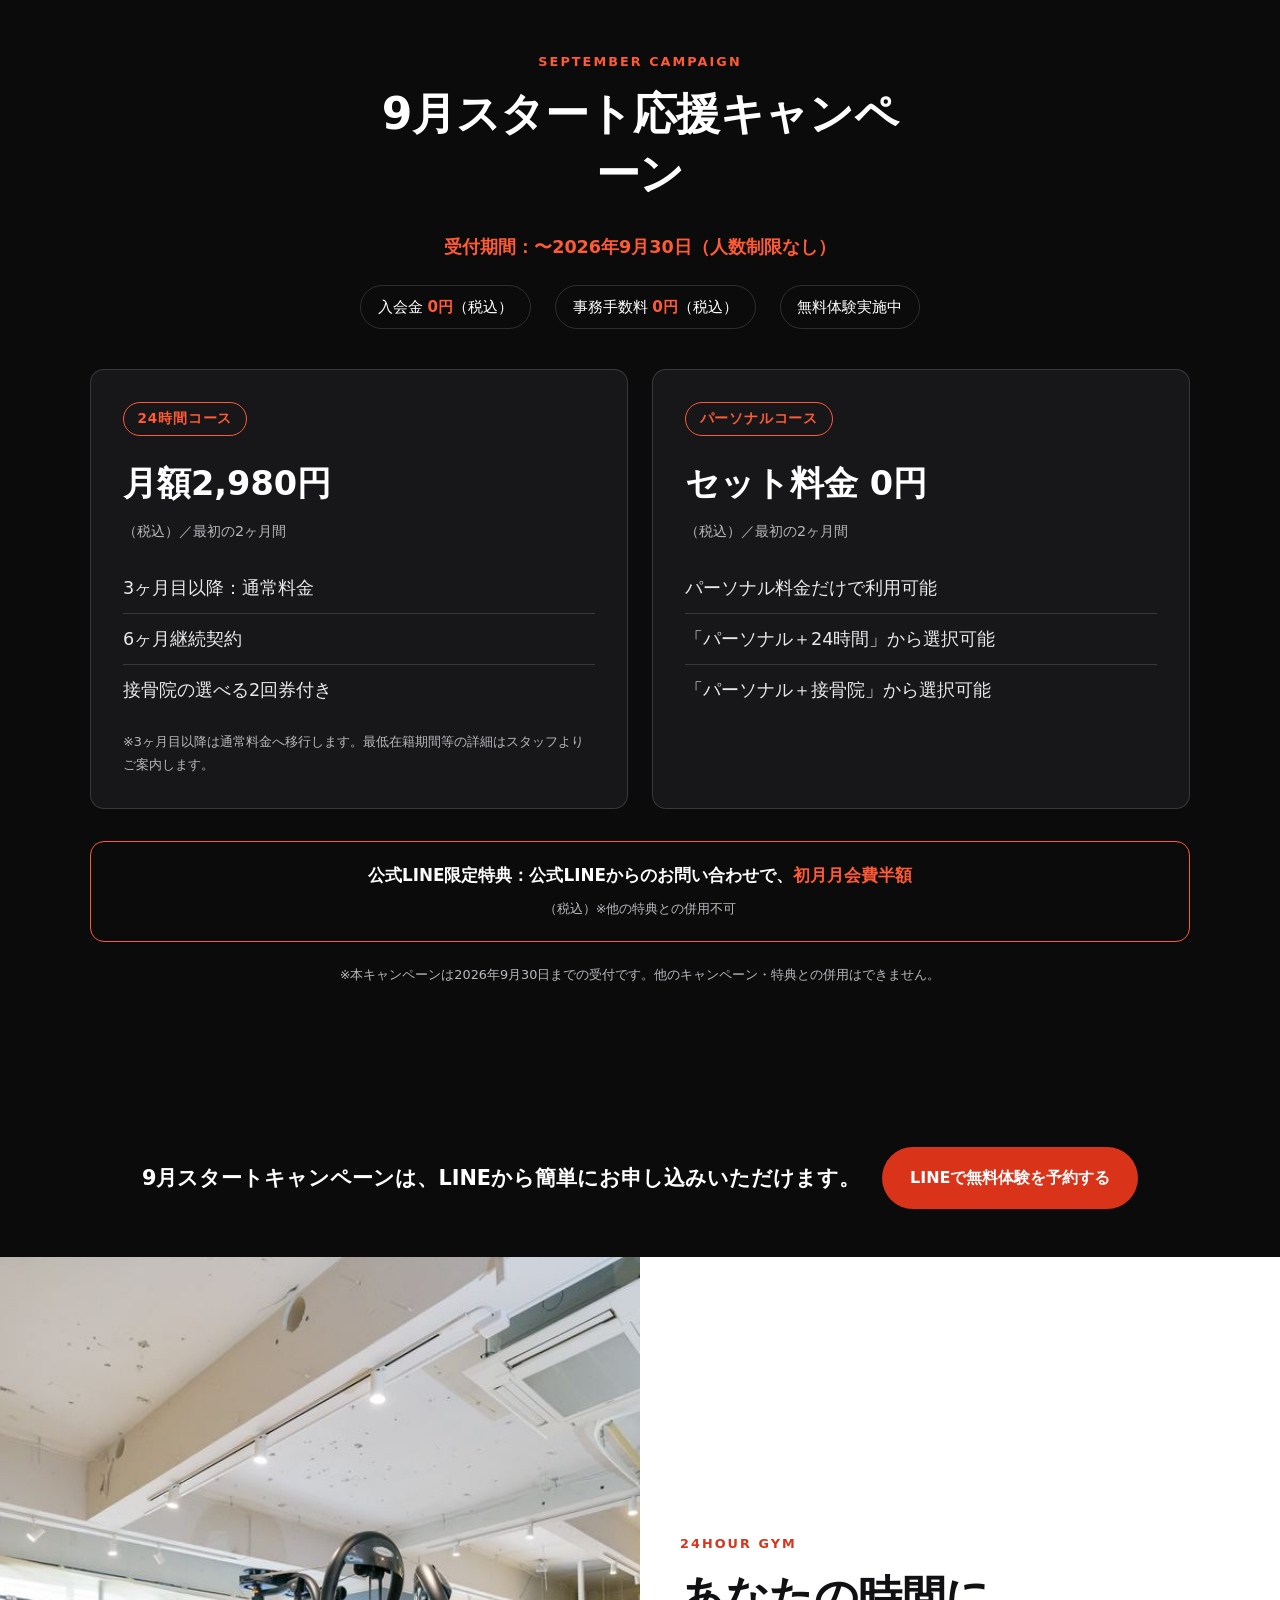
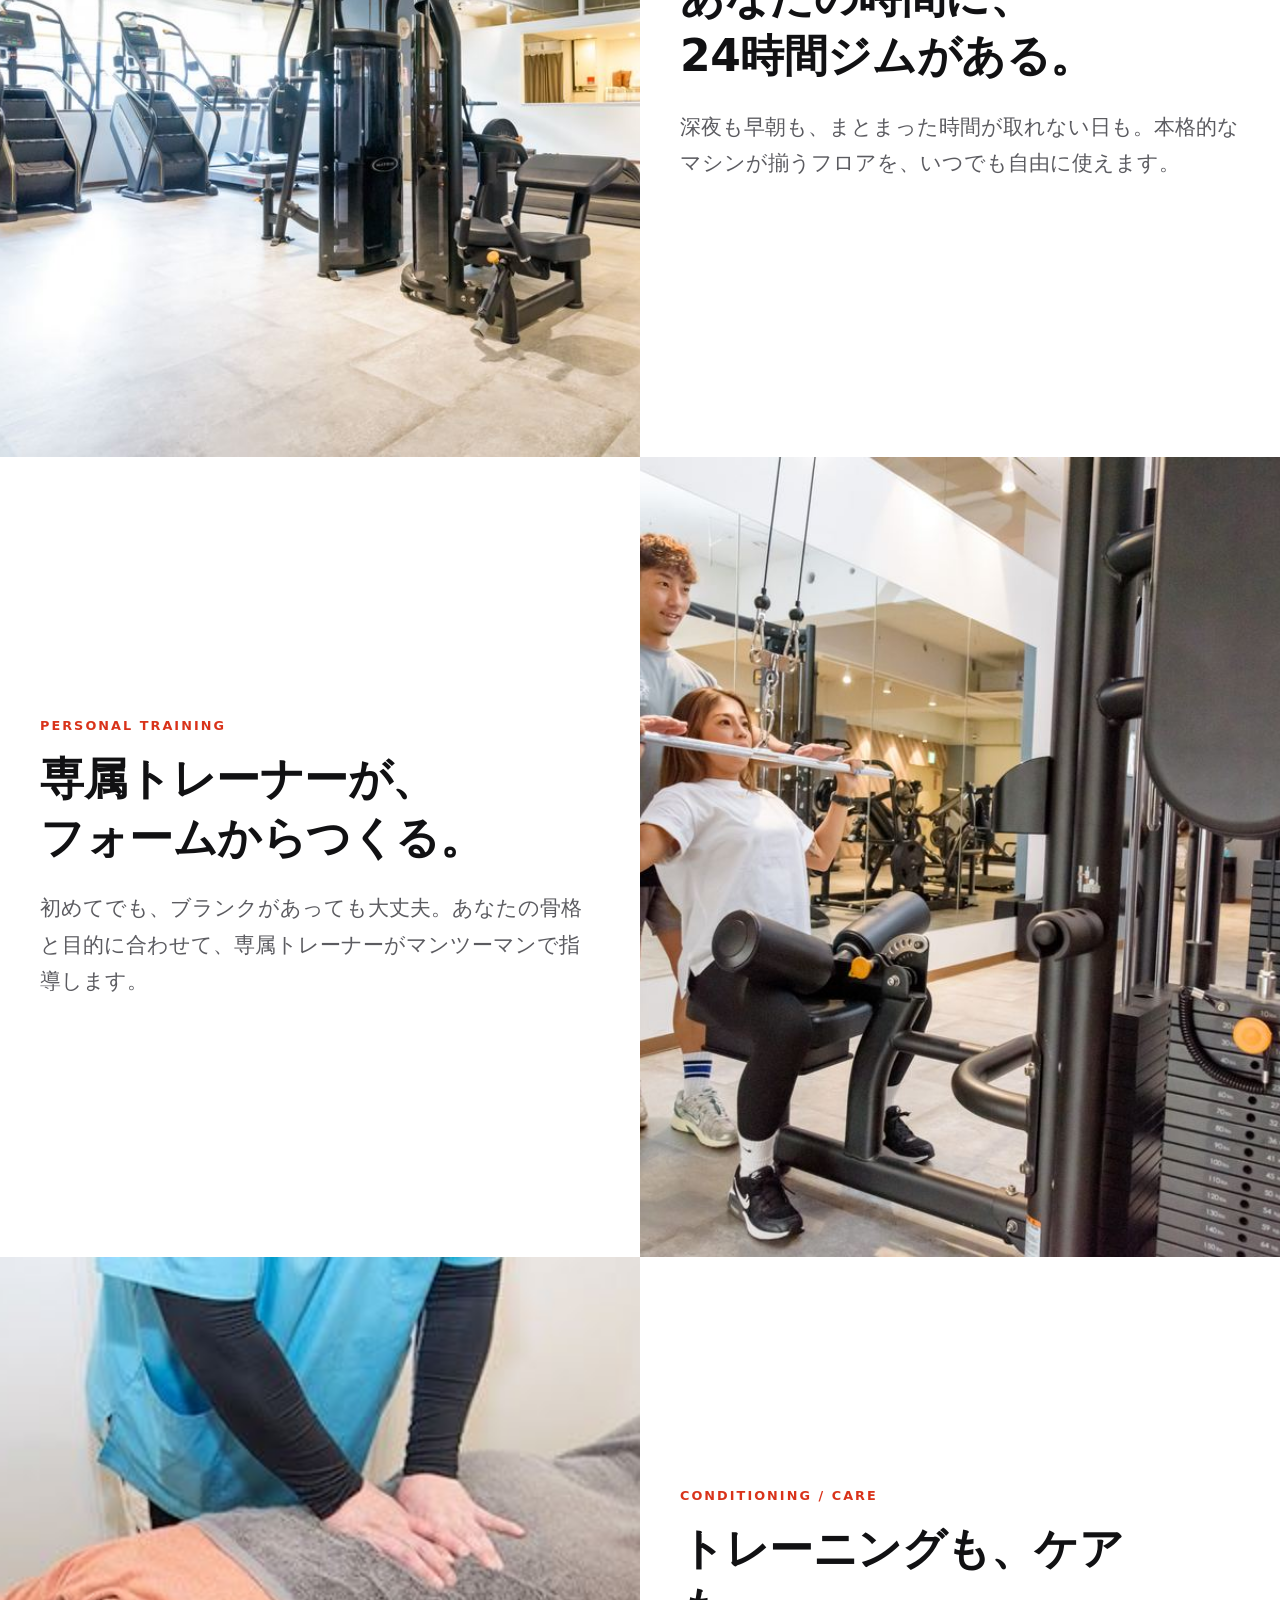
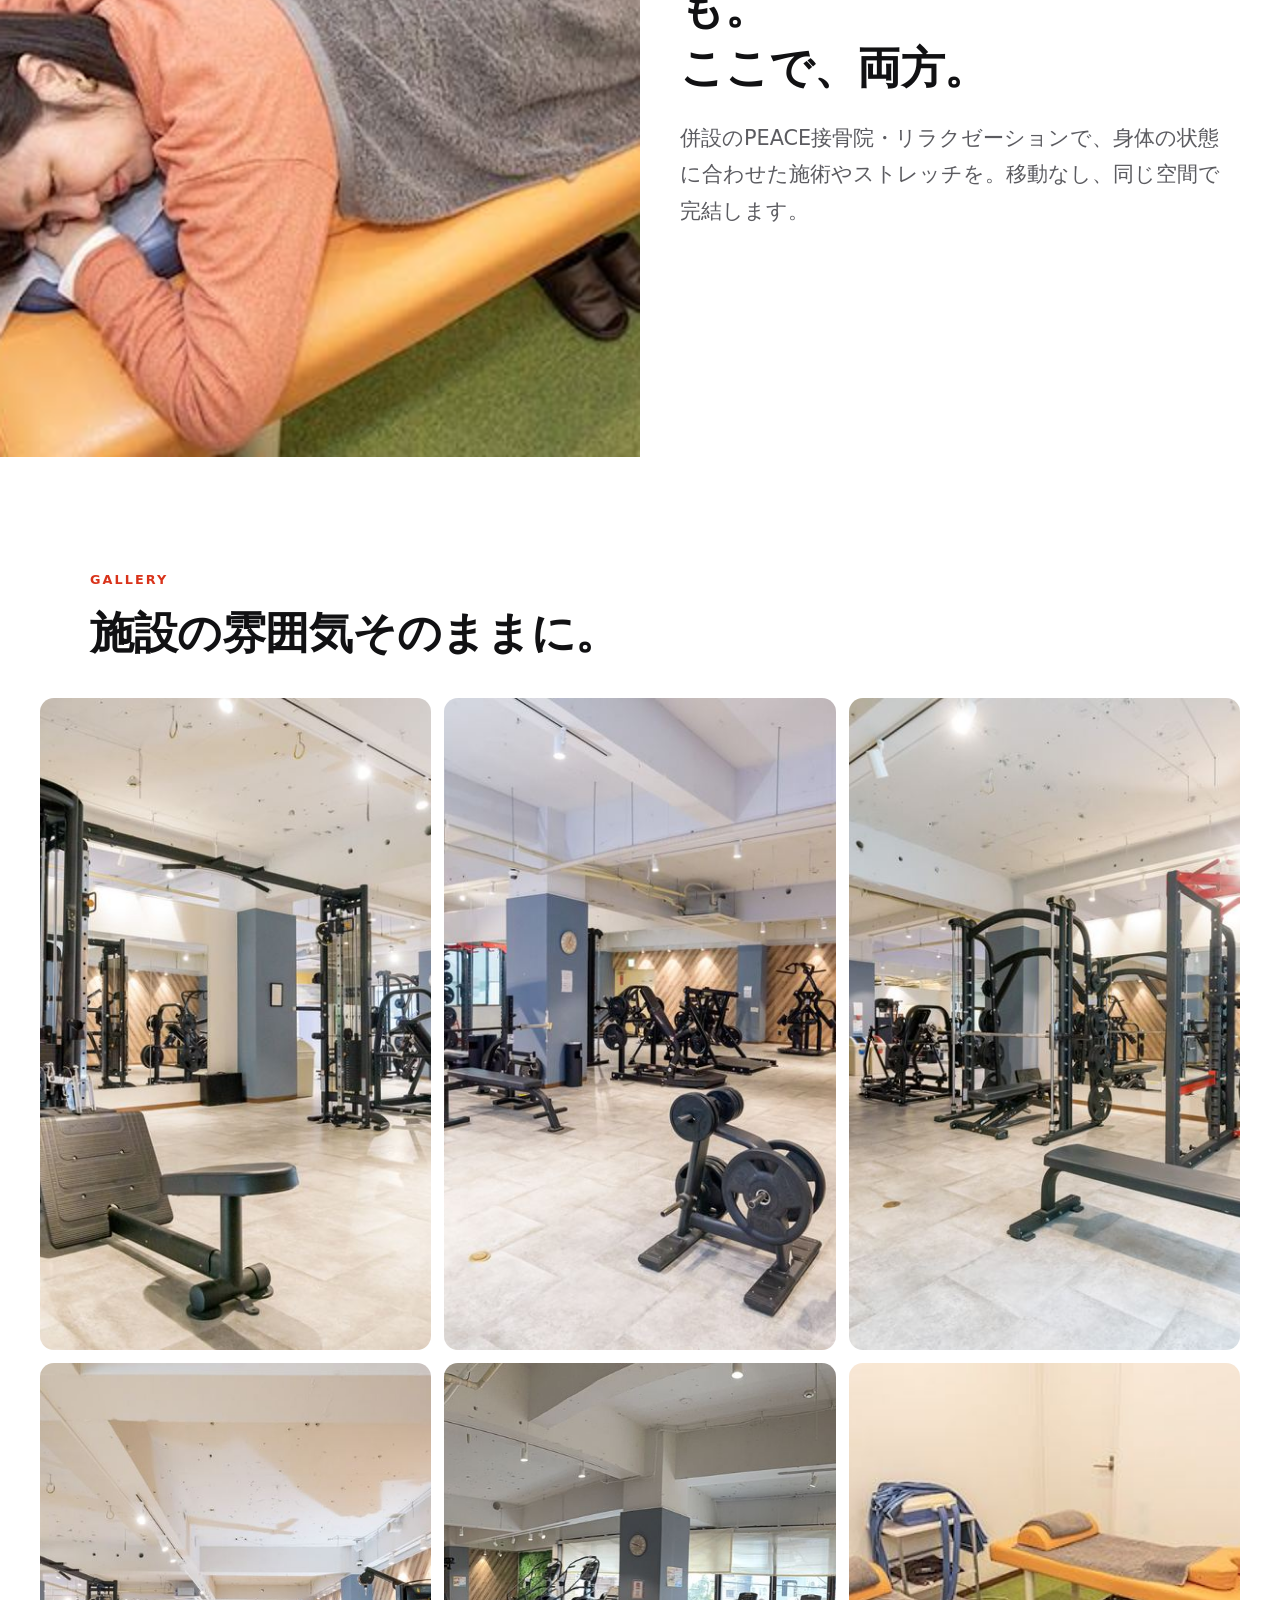
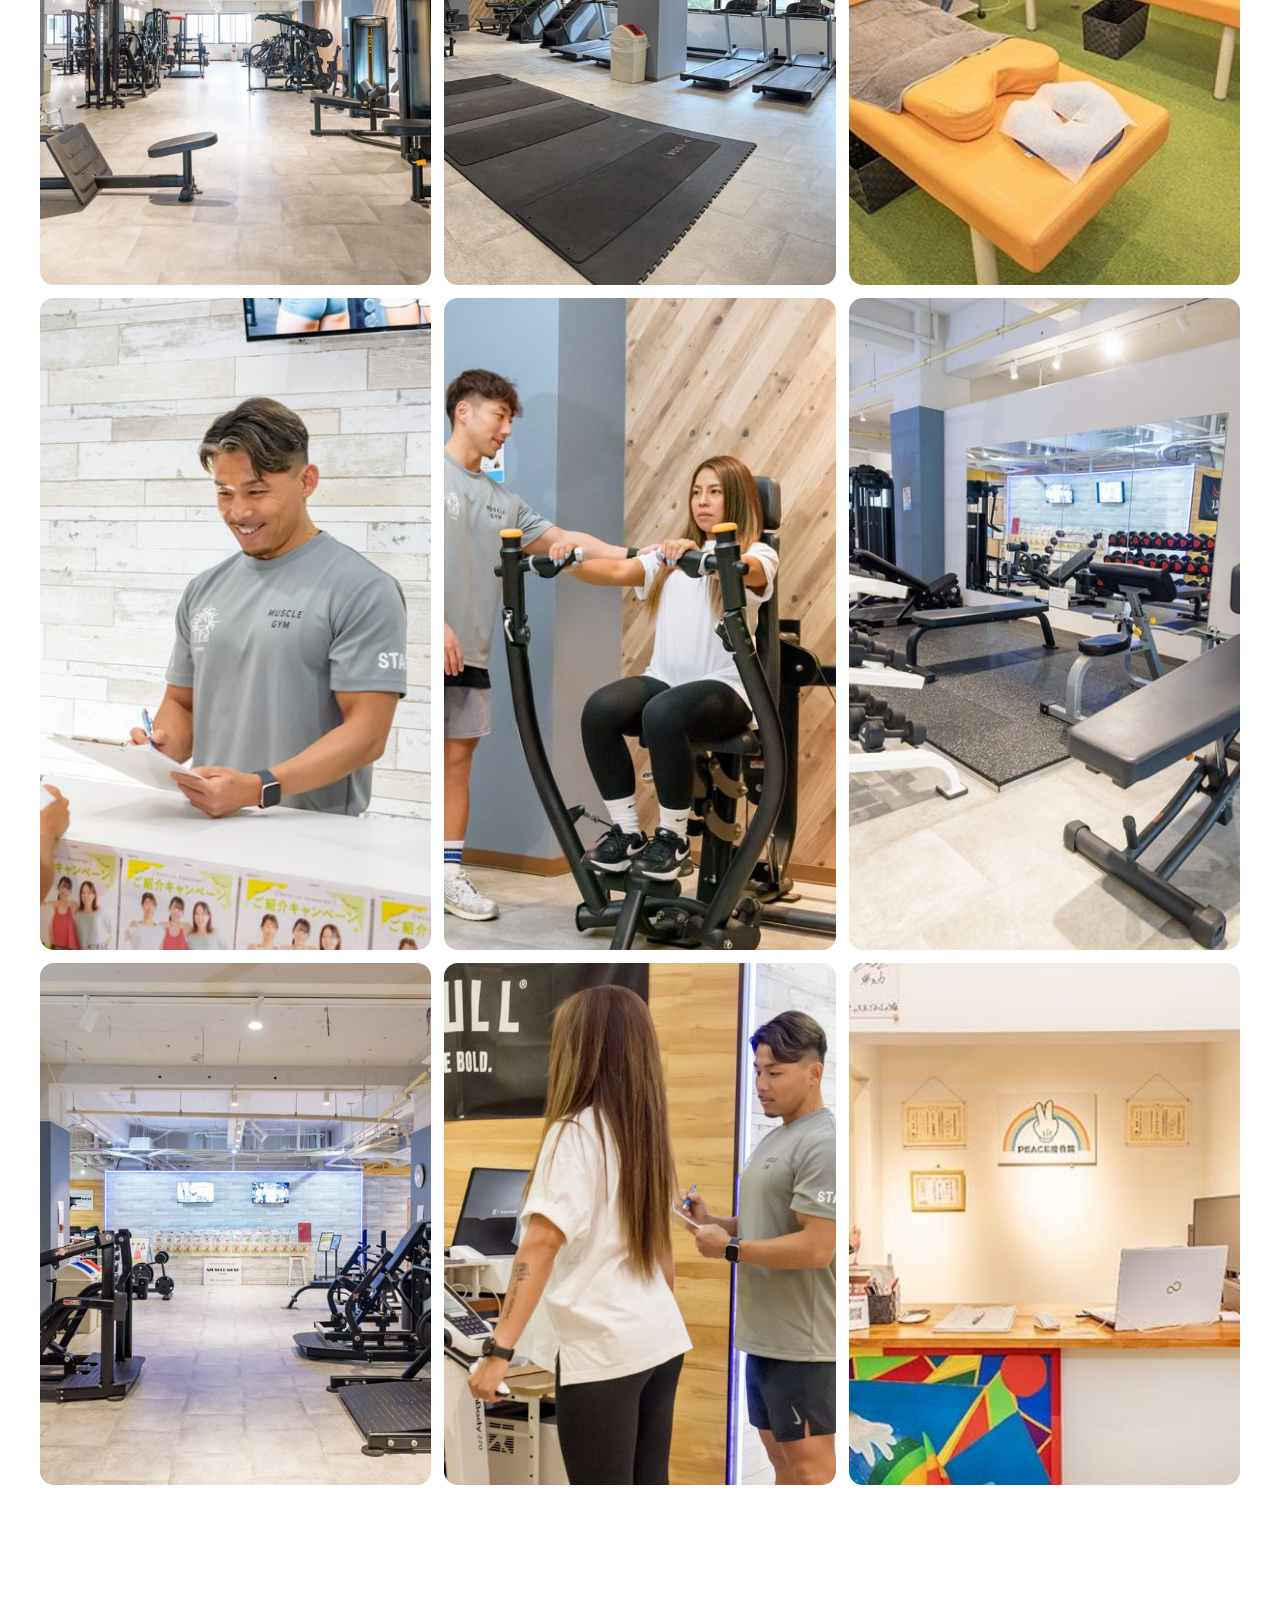
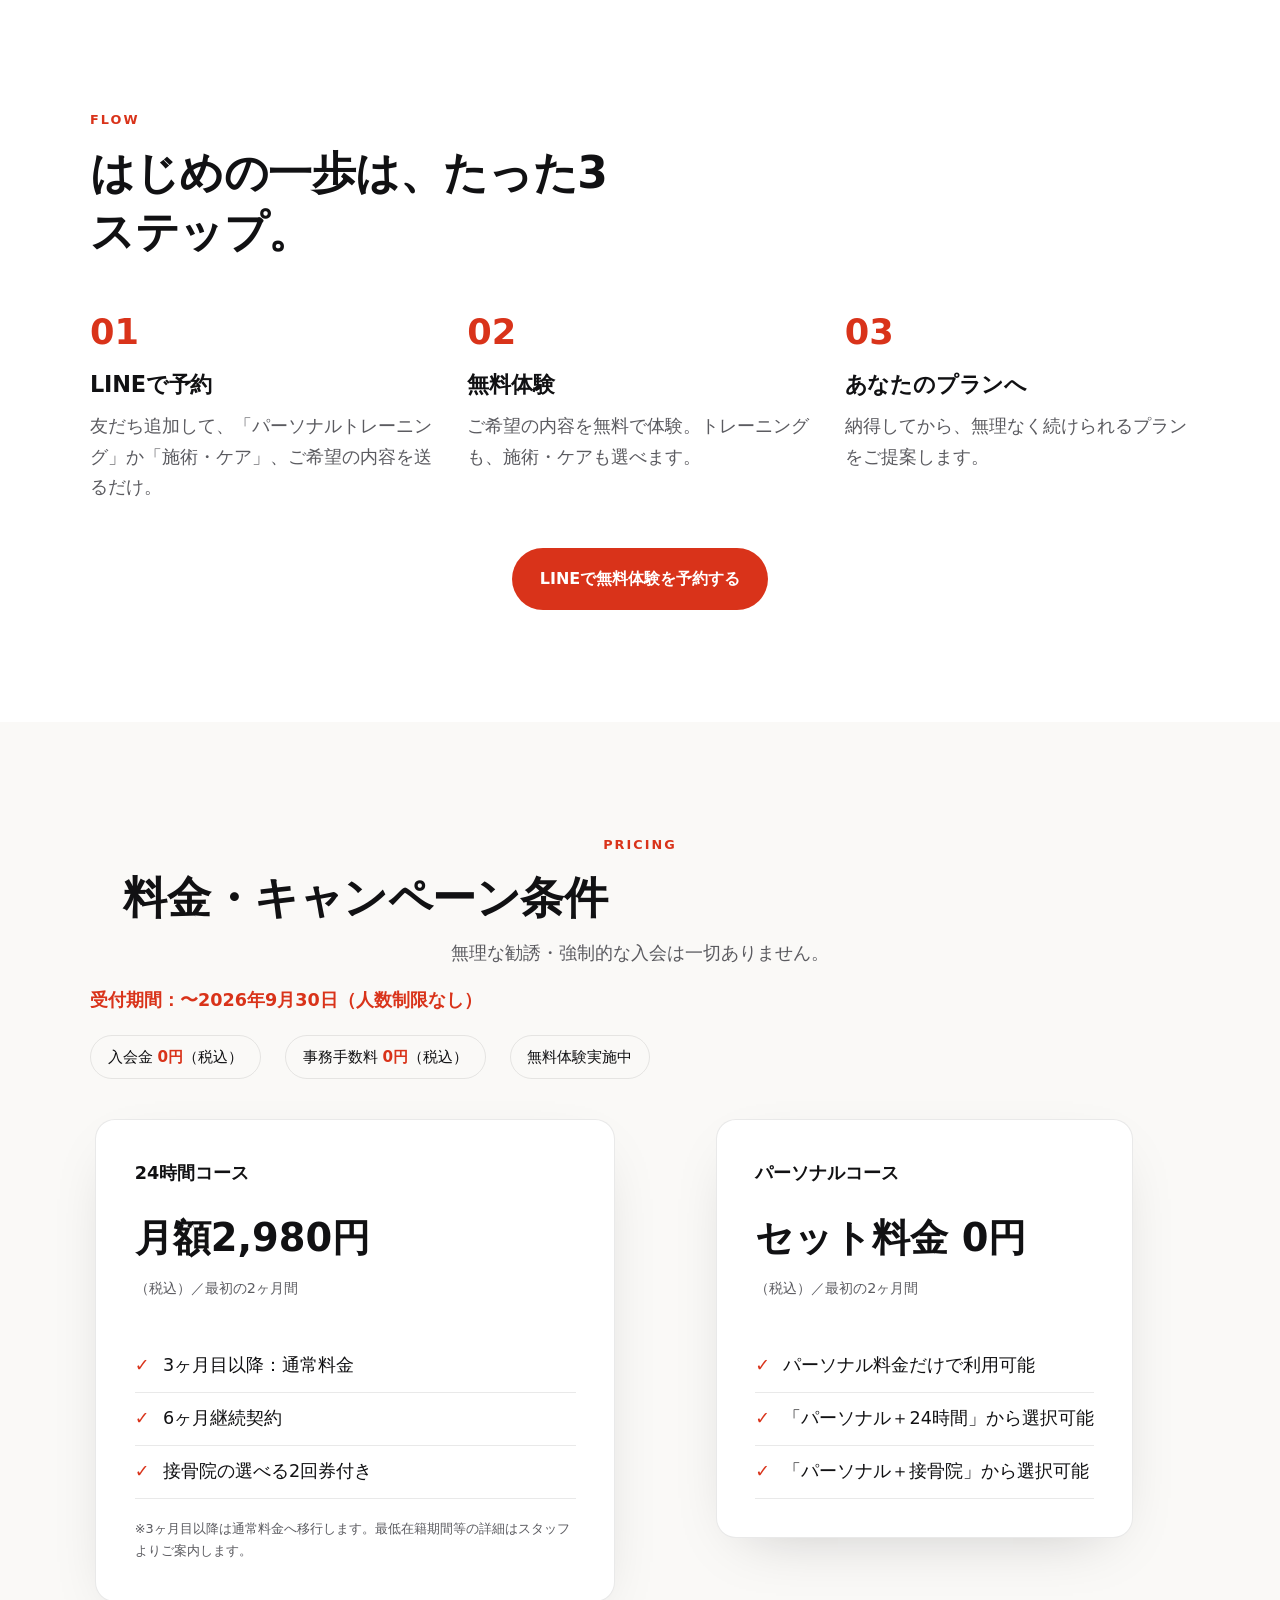
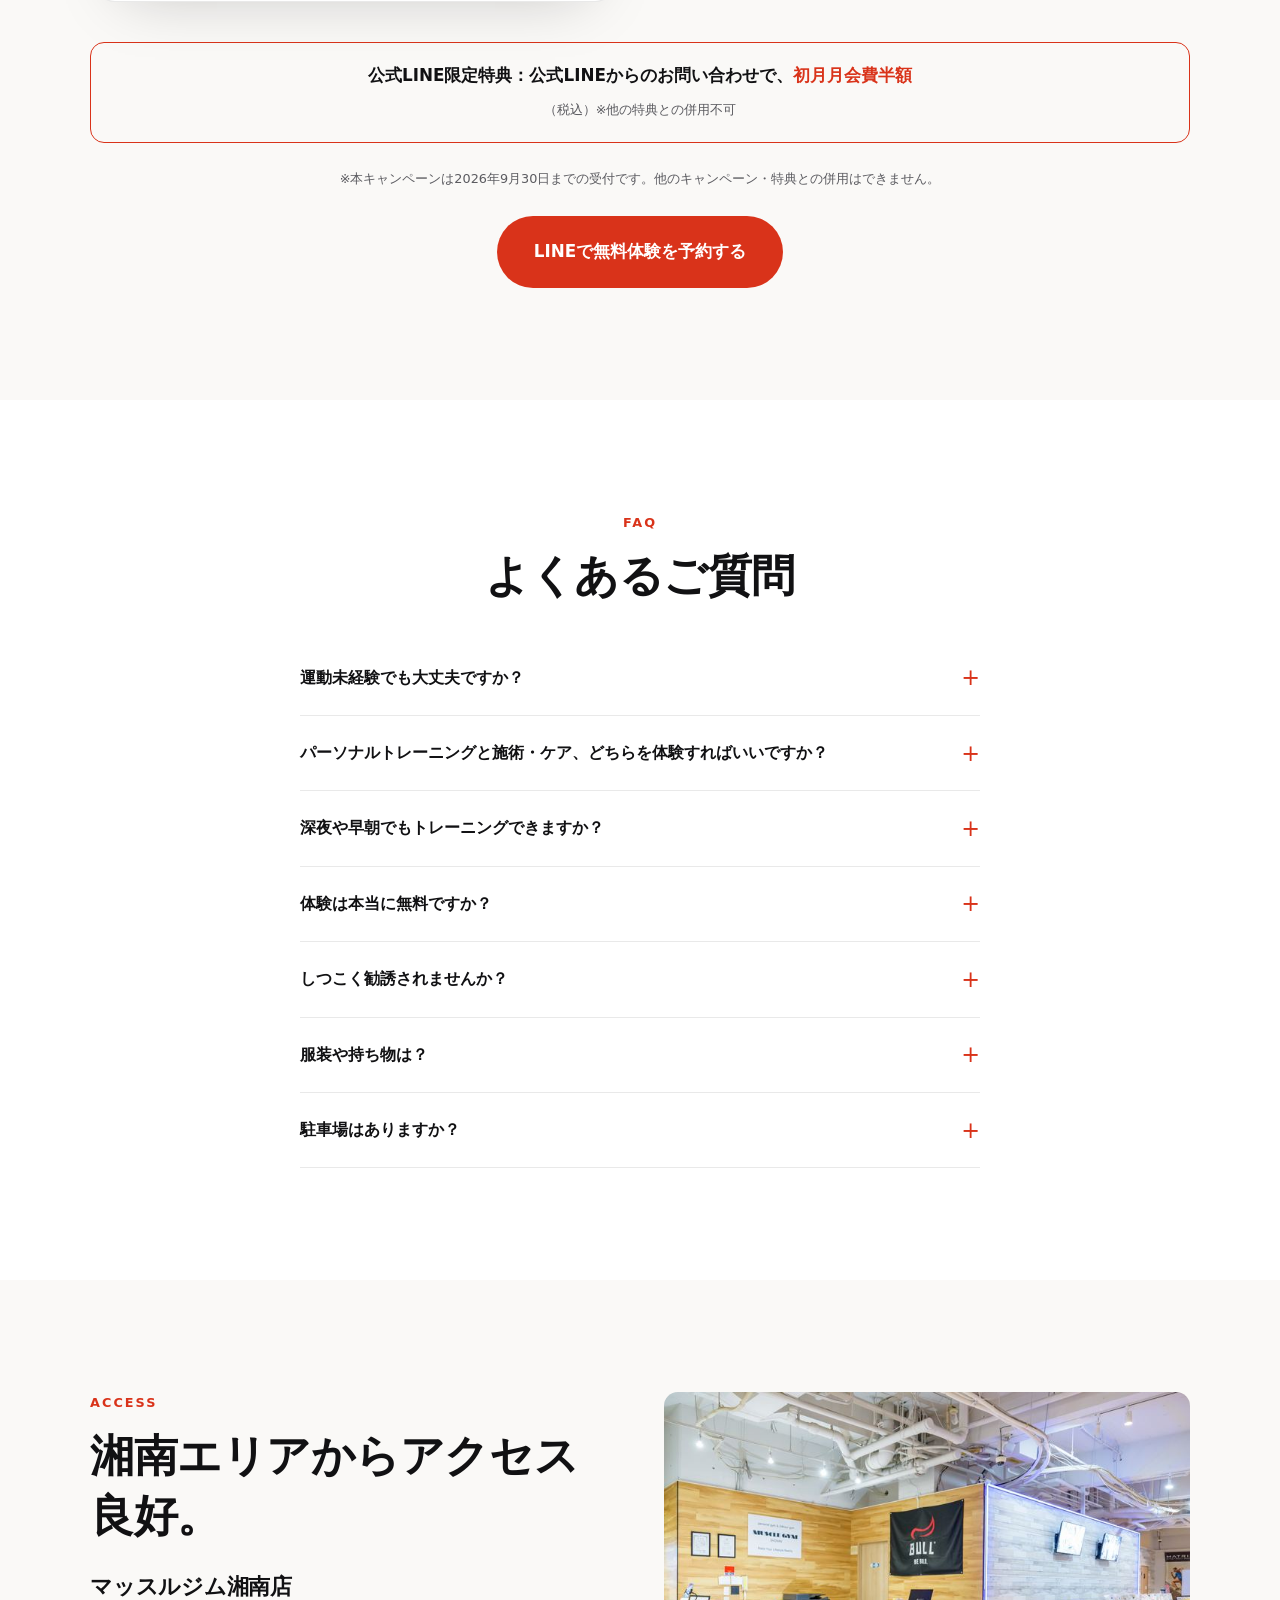
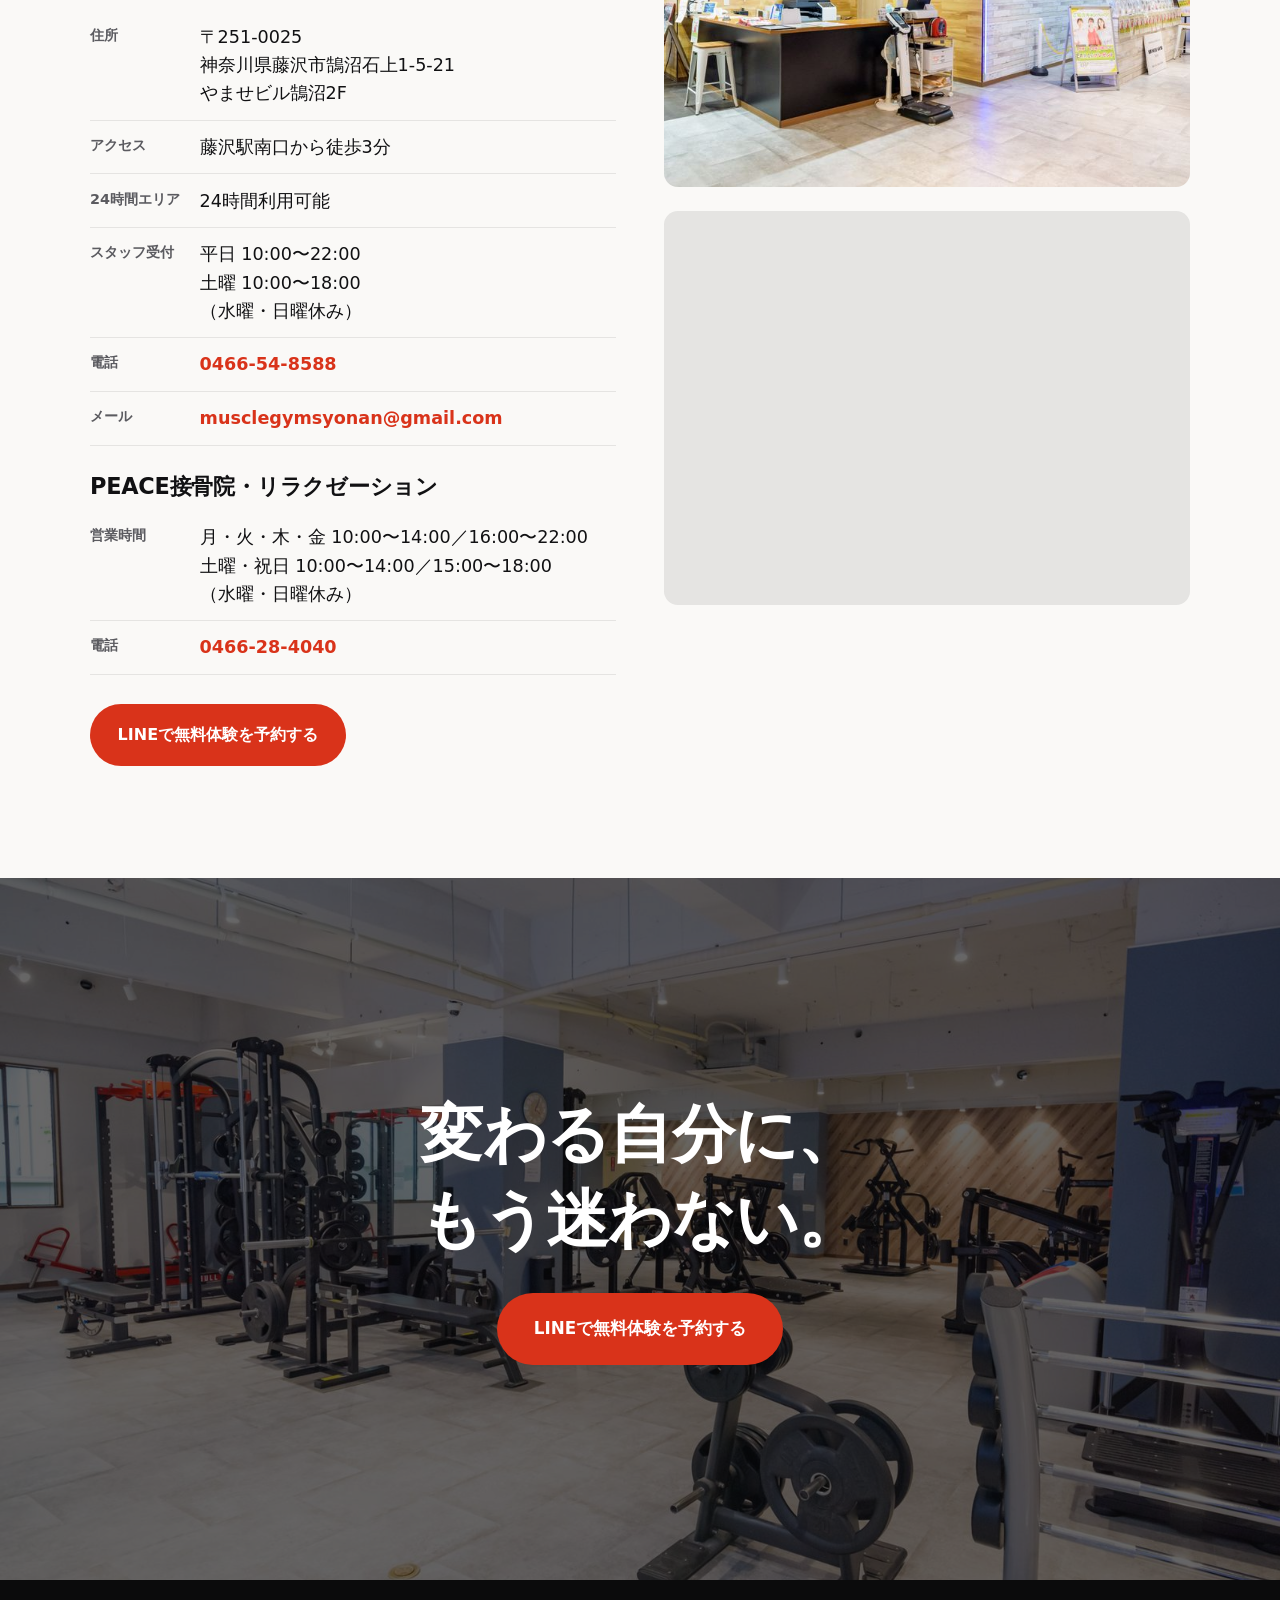
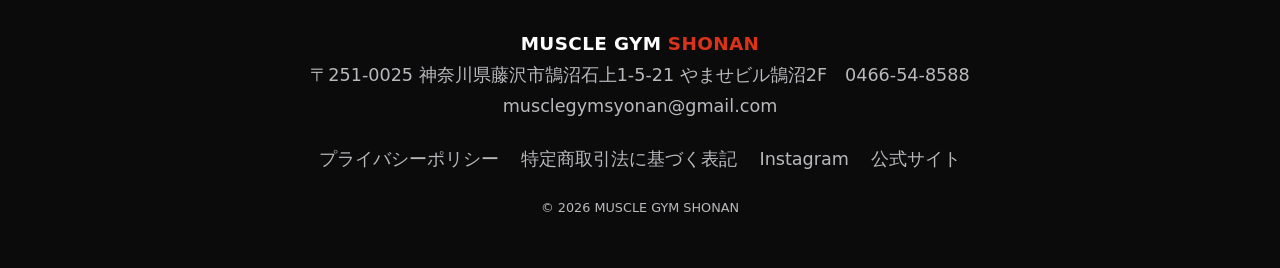
==== commit 4debcf93: "運営者情報・9月キャンペーン確定条件を反映しプレースホルダーを解消 【運営者情報】 - 運営会社: 株式会社同心会（tokushoho.html 事業者名。Fifth Core株式会社への   変更は" ====
--- a/index.html
+++ b/index.html
@@ -44,6 +44,7 @@
   "image": "https://musclegym-shonan.jp/assets/img/photos/hero-1200.jpg",
   "url": "https://musclegym-shonan.jp/",
   "telephone": "+81-466-54-8588",
+  "email": "musclegymsyonan@gmail.com",
   "priceRange": "¥¥",
   "address": {
     "@type": "PostalAddress",
@@ -154,16 +155,18 @@
       <p class="eyebrow eyebrow--invert">SEPTEMBER CAMPAIGN</p>
       <h2 id="campaign-heading" class="section-title section-title--invert">9月スタート応援キャンペーン</h2>
 
+      <p class="campaign__period">受付期間：〜2026年9月30日（人数制限なし）</p>
+
       <ul class="campaign__common">
-        <li>入会金 <strong>0円</strong></li>
-        <li>事務手数料 <strong>0円</strong></li>
+        <li>入会金 <strong>0円</strong>（税込）</li>
+        <li>事務手数料 <strong>0円</strong>（税込）</li>
         <li>無料体験実施中</li>
       </ul>
 
       <div class="campaign__grid">
         <article class="campaign-card">
           <p class="campaign-card__label">24時間コース</p>
-          <p class="campaign-card__price">月額2,980円<span>／最初の2ヶ月間</span></p>
+          <p class="campaign-card__price">月額2,980円<span>（税込）／最初の2ヶ月間</span></p>
           <ul class="campaign-card__list">
             <li>3ヶ月目以降：通常料金</li>
             <li>6ヶ月継続契約</li>
@@ -174,7 +177,7 @@
 
         <article class="campaign-card">
           <p class="campaign-card__label">パーソナルコース</p>
-          <p class="campaign-card__price">セット料金 0円<span>／最初の2ヶ月間</span></p>
+          <p class="campaign-card__price">セット料金 0円<span>（税込）／最初の2ヶ月間</span></p>
           <ul class="campaign-card__list">
             <li>パーソナル料金だけで利用可能</li>
             <li>「パーソナル＋24時間」から選択可能</li>
@@ -183,7 +186,9 @@
         </article>
       </div>
 
-      <p class="campaign__line-perk">公式LINE限定特典：公式LINEからのお問い合わせで、<strong>初月月会費半額</strong></p>
+      <p class="campaign__line-perk">公式LINE限定特典：公式LINEからのお問い合わせで、<strong>初月月会費半額</strong><br><span class="campaign__line-perk-note">（税込）※他の特典との併用不可</span></p>
+
+      <p class="campaign__disclaimer">※本キャンペーンは2026年9月30日までの受付です。他のキャンペーン・特典との併用はできません。</p>
     </div>
   </section>
 
@@ -335,16 +340,17 @@
       <p class="eyebrow">PRICING</p>
       <h2 class="section-title">料金・キャンペーン条件</h2>
       <p class="pricing__lead">無理な勧誘・強制的な入会は一切ありません。</p>
+      <p class="campaign__period campaign__period--light">受付期間：〜2026年9月30日（人数制限なし）</p>
       <ul class="campaign__common campaign__common--light">
-        <li>入会金 <strong>0円</strong></li>
-        <li>事務手数料 <strong>0円</strong></li>
+        <li>入会金 <strong>0円</strong>（税込）</li>
+        <li>事務手数料 <strong>0円</strong>（税込）</li>
         <li>無料体験実施中</li>
       </ul>
     </div>
     <div class="wrap pricing__grid">
       <article class="pricing__card">
         <p class="pricing__label">24時間コース</p>
-        <p class="pricing__price">月額2,980円<span>／最初の2ヶ月間</span></p>
+        <p class="pricing__price">月額2,980円<span>（税込）／最初の2ヶ月間</span></p>
         <ul class="pricing__list">
           <li>3ヶ月目以降：通常料金</li>
           <li>6ヶ月継続契約</li>
@@ -354,7 +360,7 @@
       </article>
       <article class="pricing__card">
         <p class="pricing__label">パーソナルコース</p>
-        <p class="pricing__price">セット料金 0円<span>／最初の2ヶ月間</span></p>
+        <p class="pricing__price">セット料金 0円<span>（税込）／最初の2ヶ月間</span></p>
         <ul class="pricing__list">
           <li>パーソナル料金だけで利用可能</li>
           <li>「パーソナル＋24時間」から選択可能</li>
@@ -363,7 +369,8 @@
       </article>
     </div>
     <div class="wrap pricing__footer">
-      <p class="pricing__perk">公式LINE限定特典：公式LINEからのお問い合わせで、<strong>初月月会費半額</strong></p>
+      <p class="pricing__perk">公式LINE限定特典：公式LINEからのお問い合わせで、<strong>初月月会費半額</strong><br><span class="campaign__line-perk-note">（税込）※他の特典との併用不可</span></p>
+      <p class="pricing__disclaimer">※本キャンペーンは2026年9月30日までの受付です。他のキャンペーン・特典との併用はできません。</p>
       <a class="btn btn--lg btn--cta" data-cta="line_pricing" href="https://lin.ee/5dk5BNG" target="_blank" rel="noopener">LINEで無料体験を予約する</a>
     </div>
   </section>
@@ -424,6 +431,7 @@
             <div><dt>24時間エリア</dt><dd>24時間利用可能</dd></div>
             <div><dt>スタッフ受付</dt><dd>平日 10:00〜22:00<br>土曜 10:00〜18:00<br>（水曜・日曜休み）</dd></div>
             <div><dt>電話</dt><dd><a data-cta="tel_access" href="tel:0466548588">0466-54-8588</a></dd></div>
+            <div><dt>メール</dt><dd><a data-cta="mail_access" href="mailto:musclegymsyonan@gmail.com">musclegymsyonan@<wbr>gmail.com</a></dd></div>
           </dl>
         </div>
 
@@ -485,10 +493,12 @@
   <div class="wrap site-footer__inner">
     <span class="logo logo--footer">MUSCLE GYM<em>SHONAN</em></span>
     <p>〒251-0025 神奈川県藤沢市鵠沼石上1-5-21 やませビル鵠沼2F　0466-54-8588</p>
+    <p><a href="mailto:musclegymsyonan@gmail.com">musclegymsyonan@<wbr>gmail.com</a></p>
     <nav class="site-footer__links" aria-label="フッターリンク">
       <a href="./privacy.html">プライバシーポリシー</a>
       <a href="./tokushoho.html">特定商取引法に基づく表記</a>
       <a href="https://www.instagram.com/musclegym_shonan/" target="_blank" rel="noopener">Instagram</a>
+      <a href="https://musclegym-shonan.jp/" target="_blank" rel="noopener">公式サイト</a>
     </nav>
     <p class="site-footer__copy">&copy; <span id="year"></span> MUSCLE GYM SHONAN</p>
   </div>
--- a/assets/css/style.css
+++ b/assets/css/style.css
@@ -266,6 +266,14 @@
 .campaign .wrap > .eyebrow, .campaign .wrap > .section-title { text-align: center; }
 .campaign .section-title { margin-inline: auto; margin-bottom: 1.8rem; }
 
+.campaign__period {
+  text-align: center;
+  font-weight: 700;
+  color: var(--accent);
+  margin-bottom: 1.4rem;
+}
+.campaign__period--light { color: var(--cta); text-align: left; margin: 1rem 0 0; }
+
 .campaign__common {
   display: flex;
   flex-wrap: wrap;
@@ -333,6 +341,8 @@
   padding: 1.1em 1.4em;
 }
 .campaign__line-perk strong { color: var(--accent); }
+.campaign__line-perk-note { display: inline-block; margin-top: 0.5rem; font-size: 0.8rem; font-weight: 500; color: var(--muted-invert); }
+.campaign__disclaimer { margin-top: 1.4rem; text-align: center; font-size: 0.8rem; color: var(--muted-invert); }
 
 /* ---------- Split (image / text story blocks) ---------- */
 .split {
@@ -462,6 +472,8 @@
   margin-bottom: 1.6rem;
 }
 .pricing__perk strong { color: var(--cta); }
+.pricing__perk .campaign__line-perk-note { color: var(--muted); }
+.pricing__disclaimer { margin-bottom: 1.6rem; text-align: center; font-size: 0.8rem; color: var(--muted); }
 
 /* ---------- FAQ ---------- */
 .faq { padding-block: var(--section-y); }
@@ -515,7 +527,7 @@
   border-bottom: 1px solid var(--line);
 }
 .access__list dt { width: 6.5em; flex-shrink: 0; color: var(--muted); font-weight: 700; font-size: 0.9rem; }
-.access__list dd { line-height: 1.6; }
+.access__list dd { line-height: 1.6; min-width: 0; overflow-wrap: anywhere; }
 .access__list a { color: var(--cta); font-weight: 700; }
 .access__media {
   display: flex;
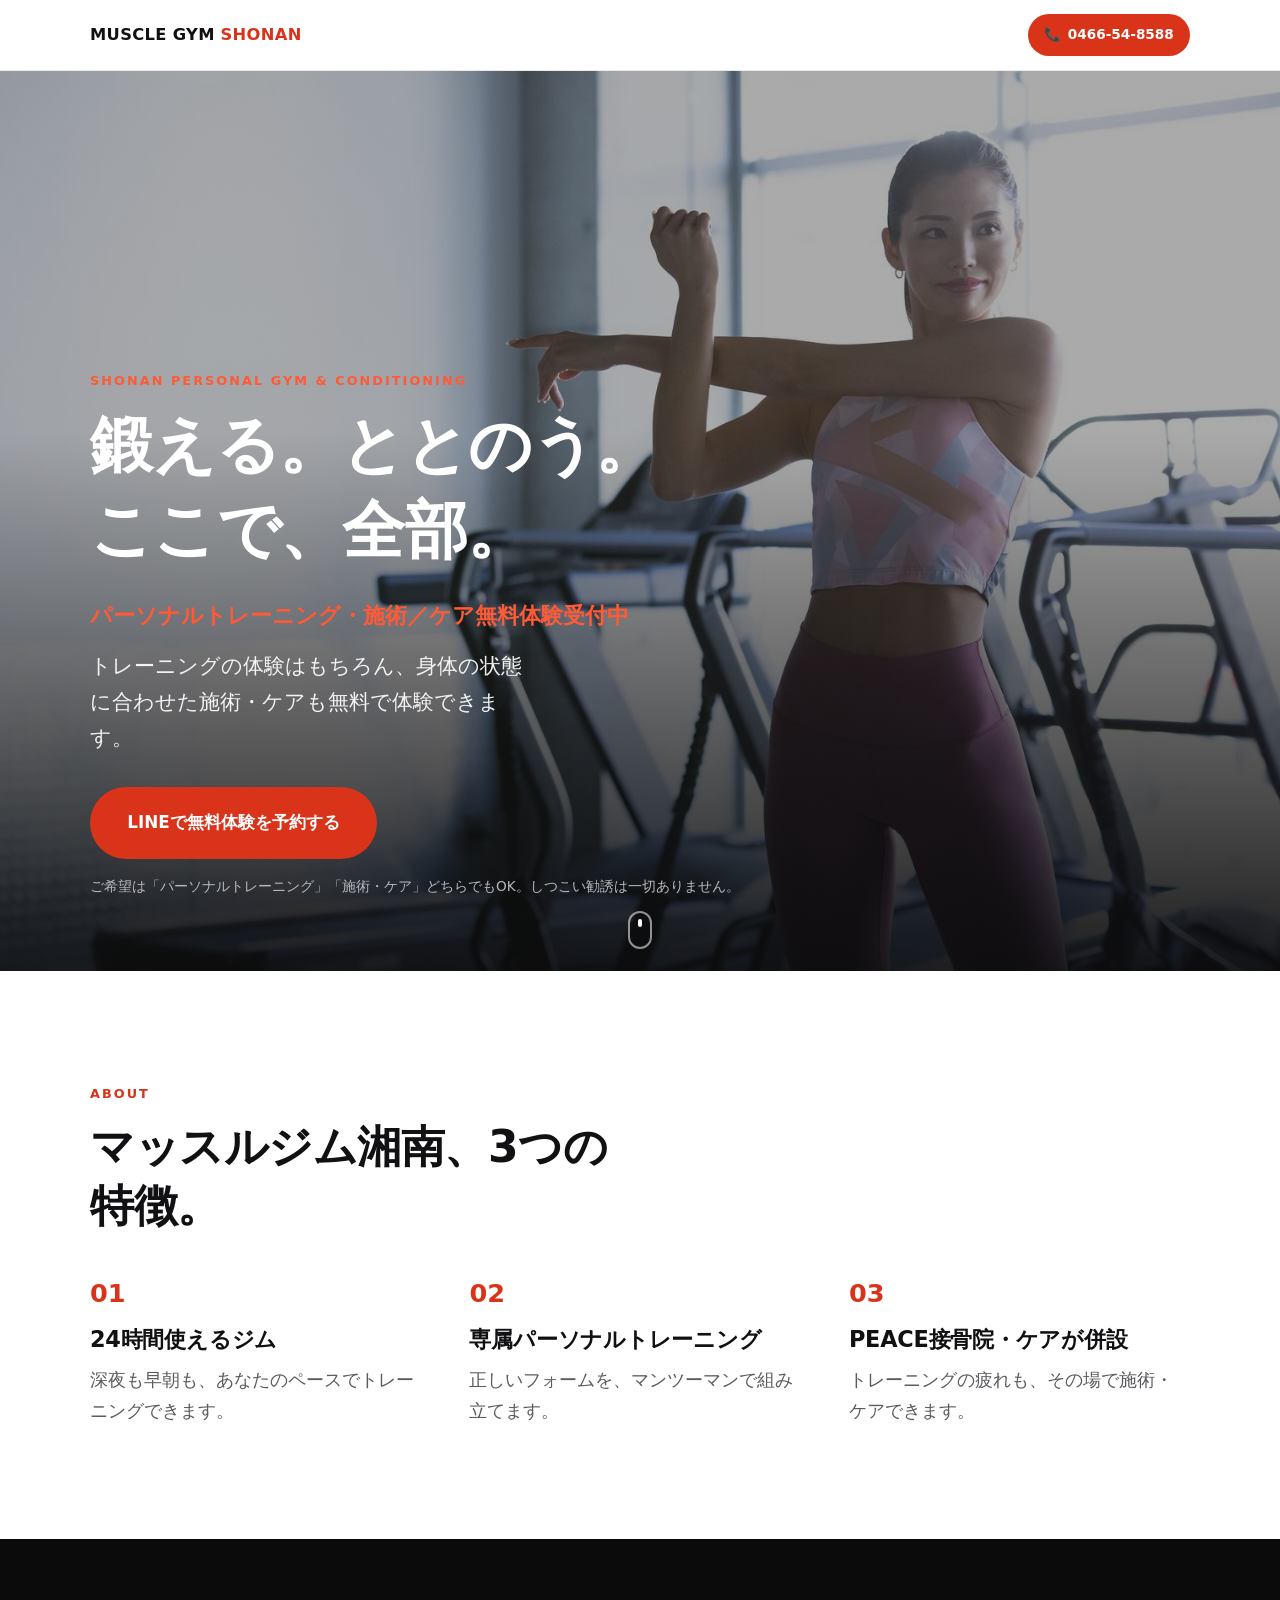
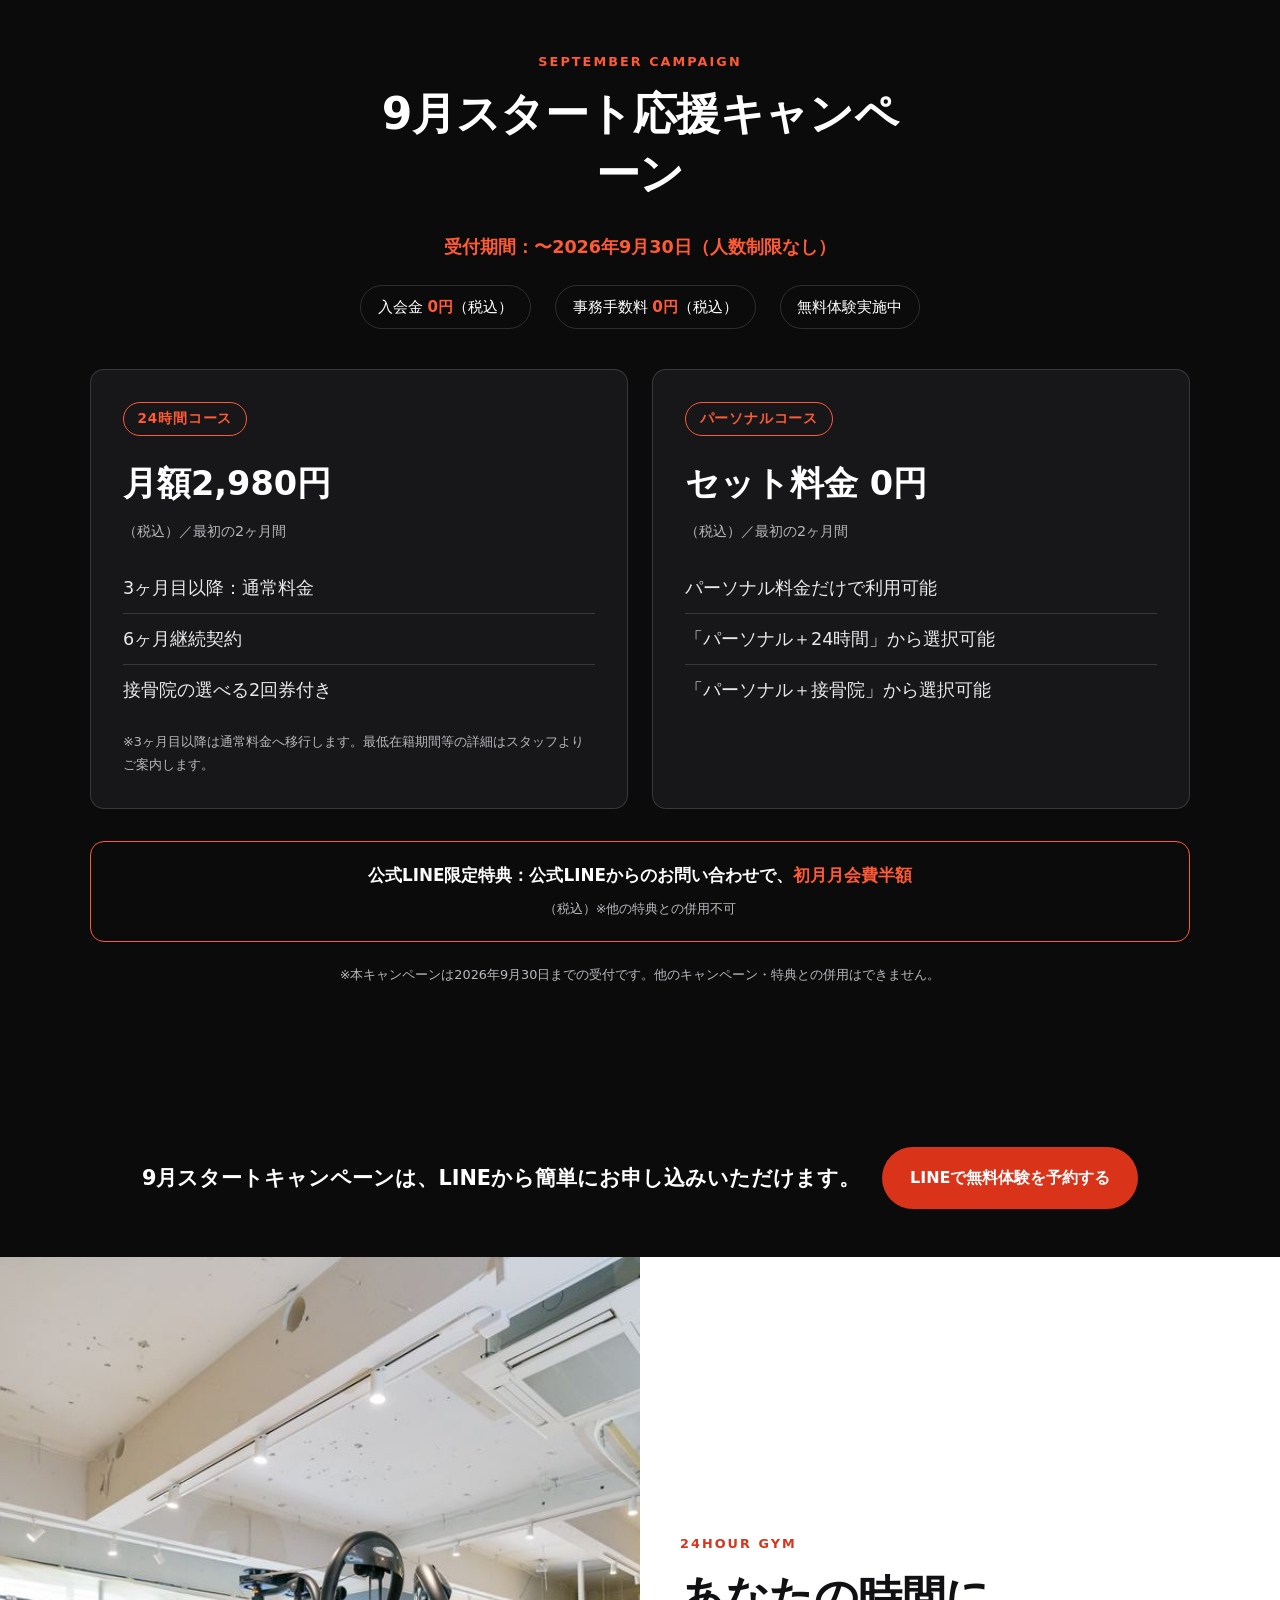
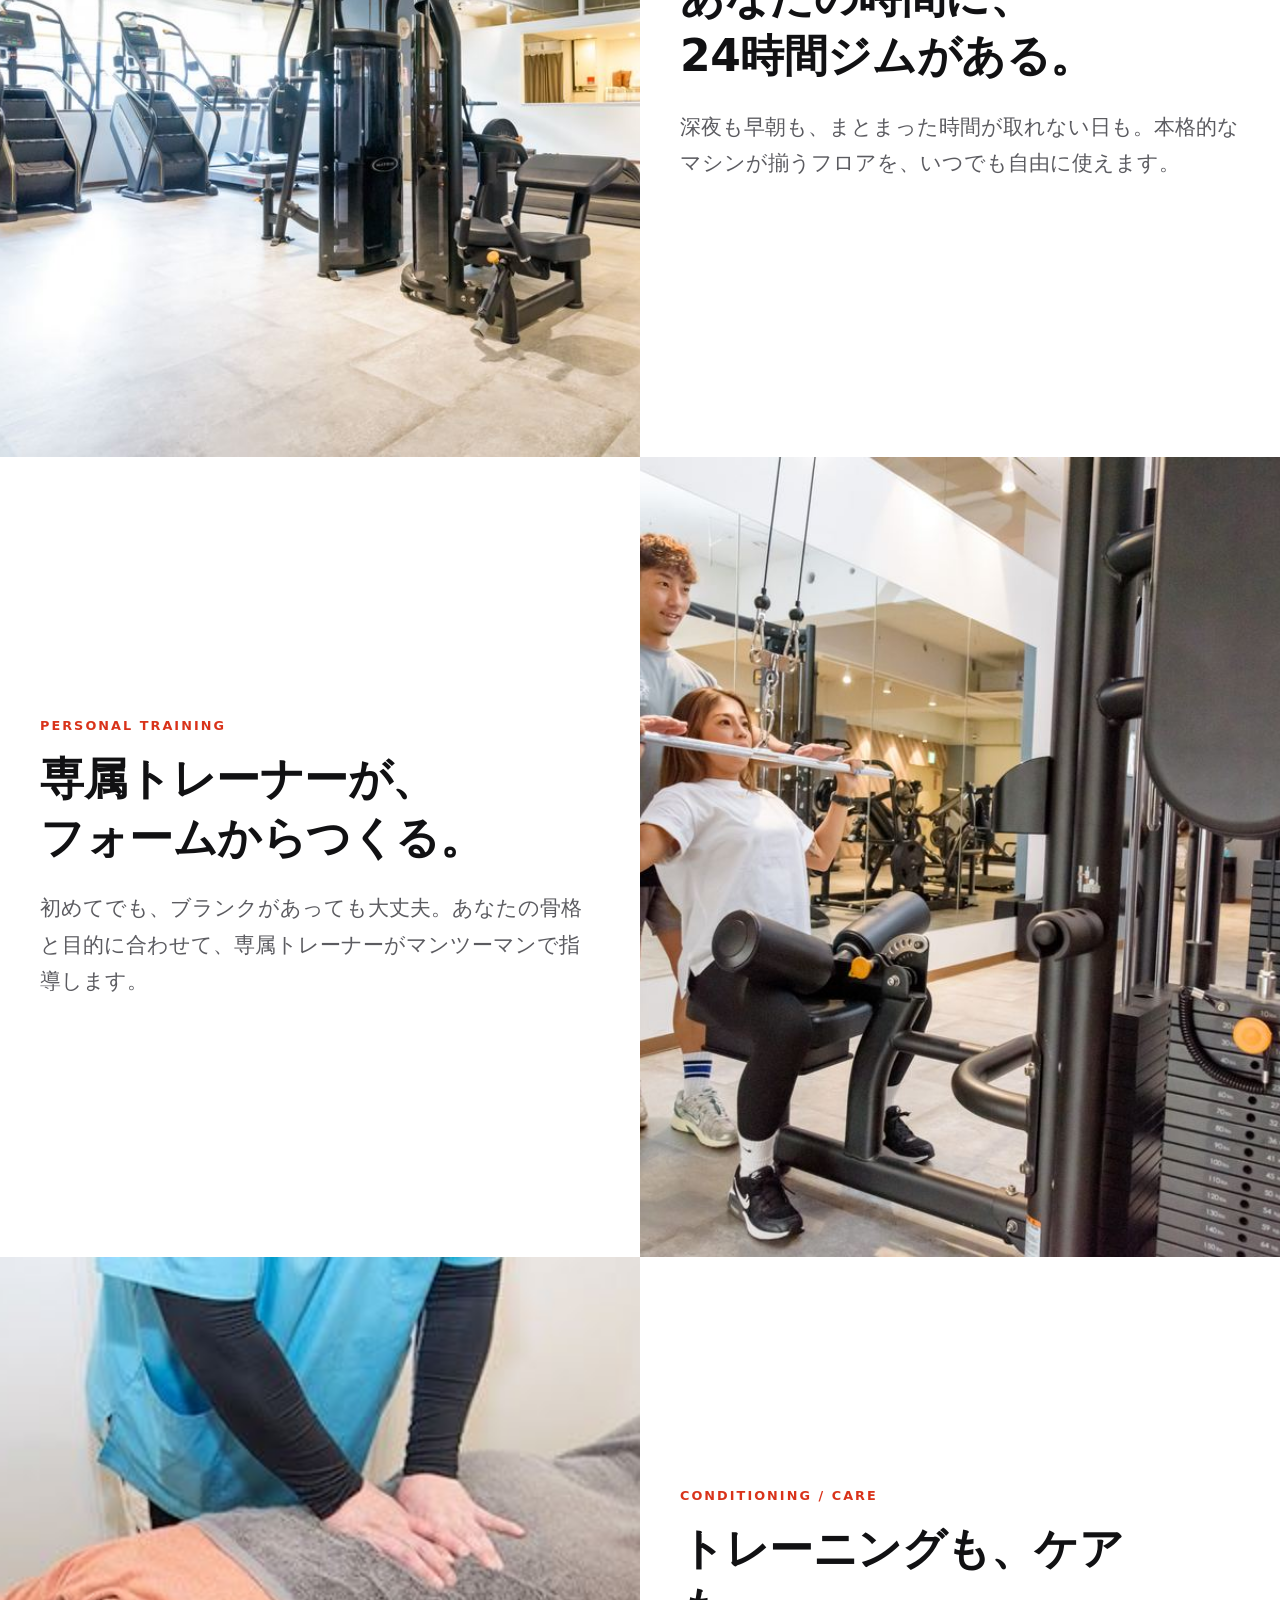
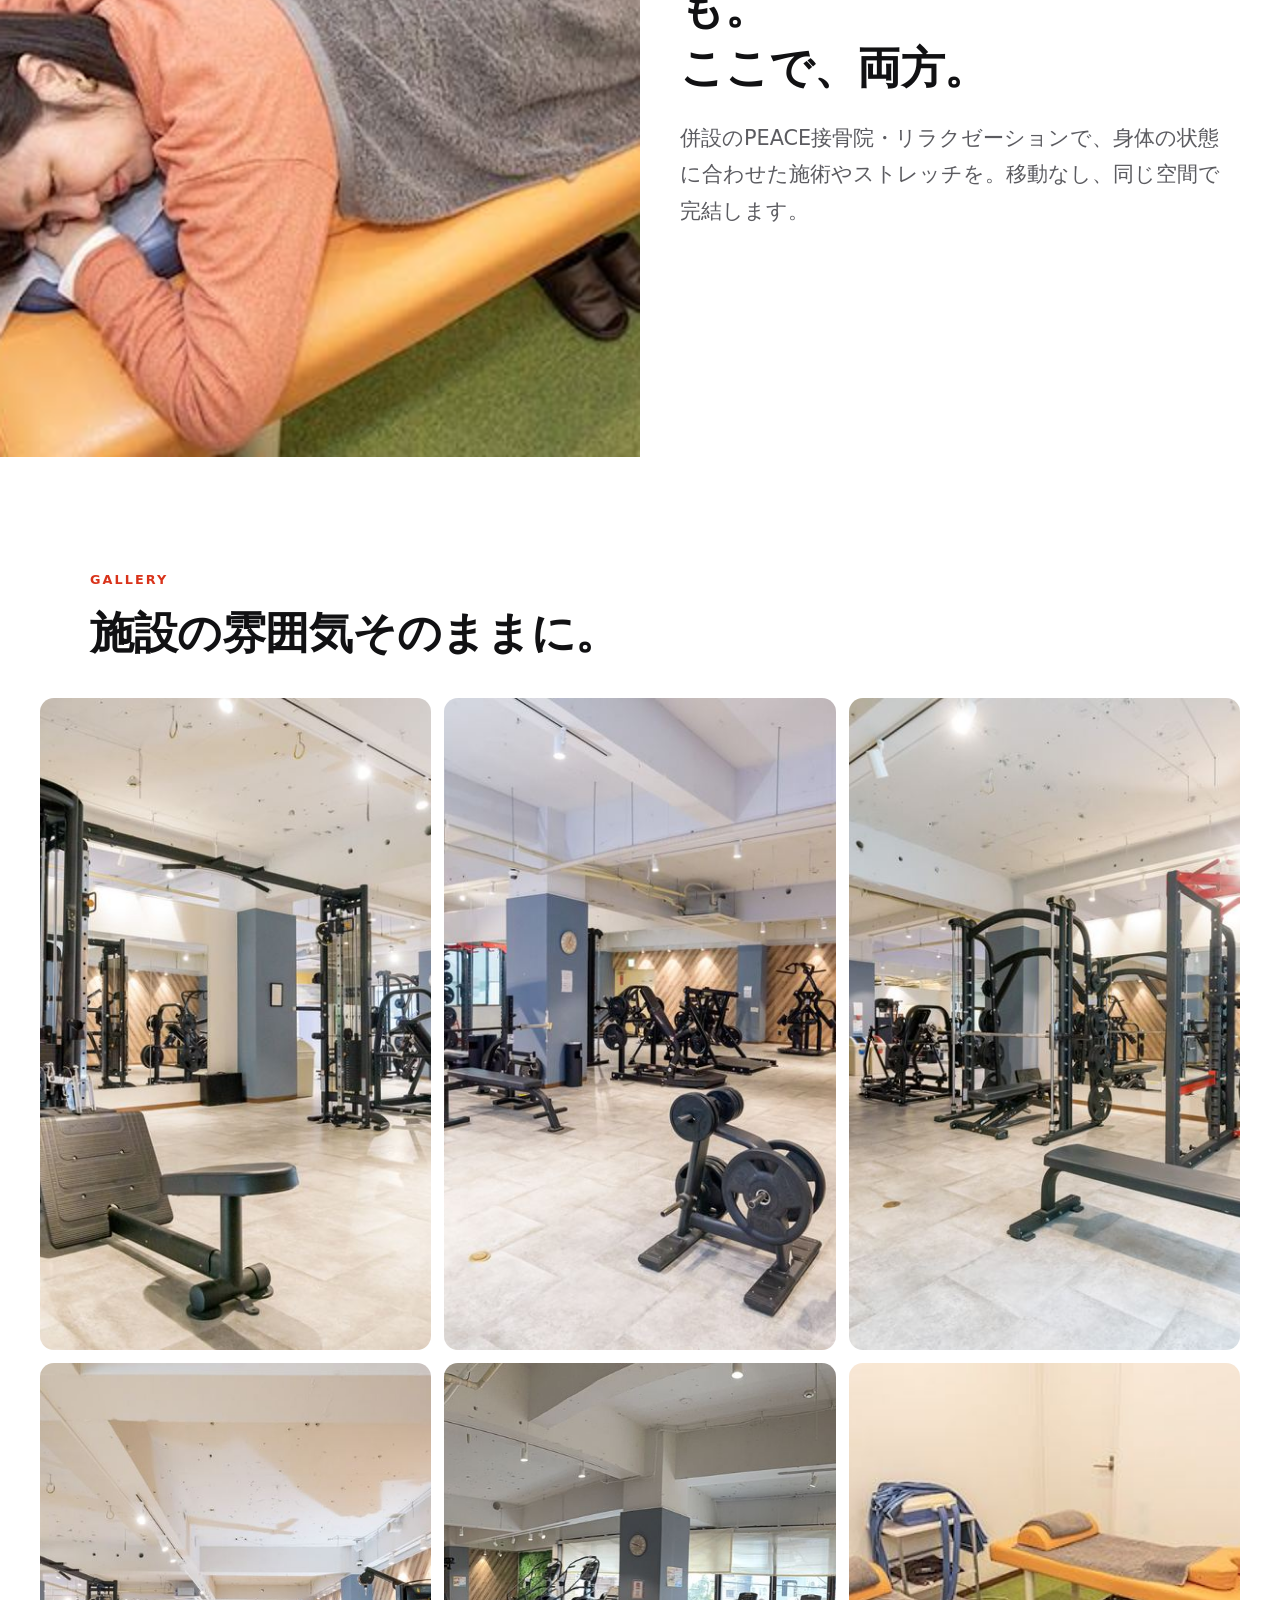
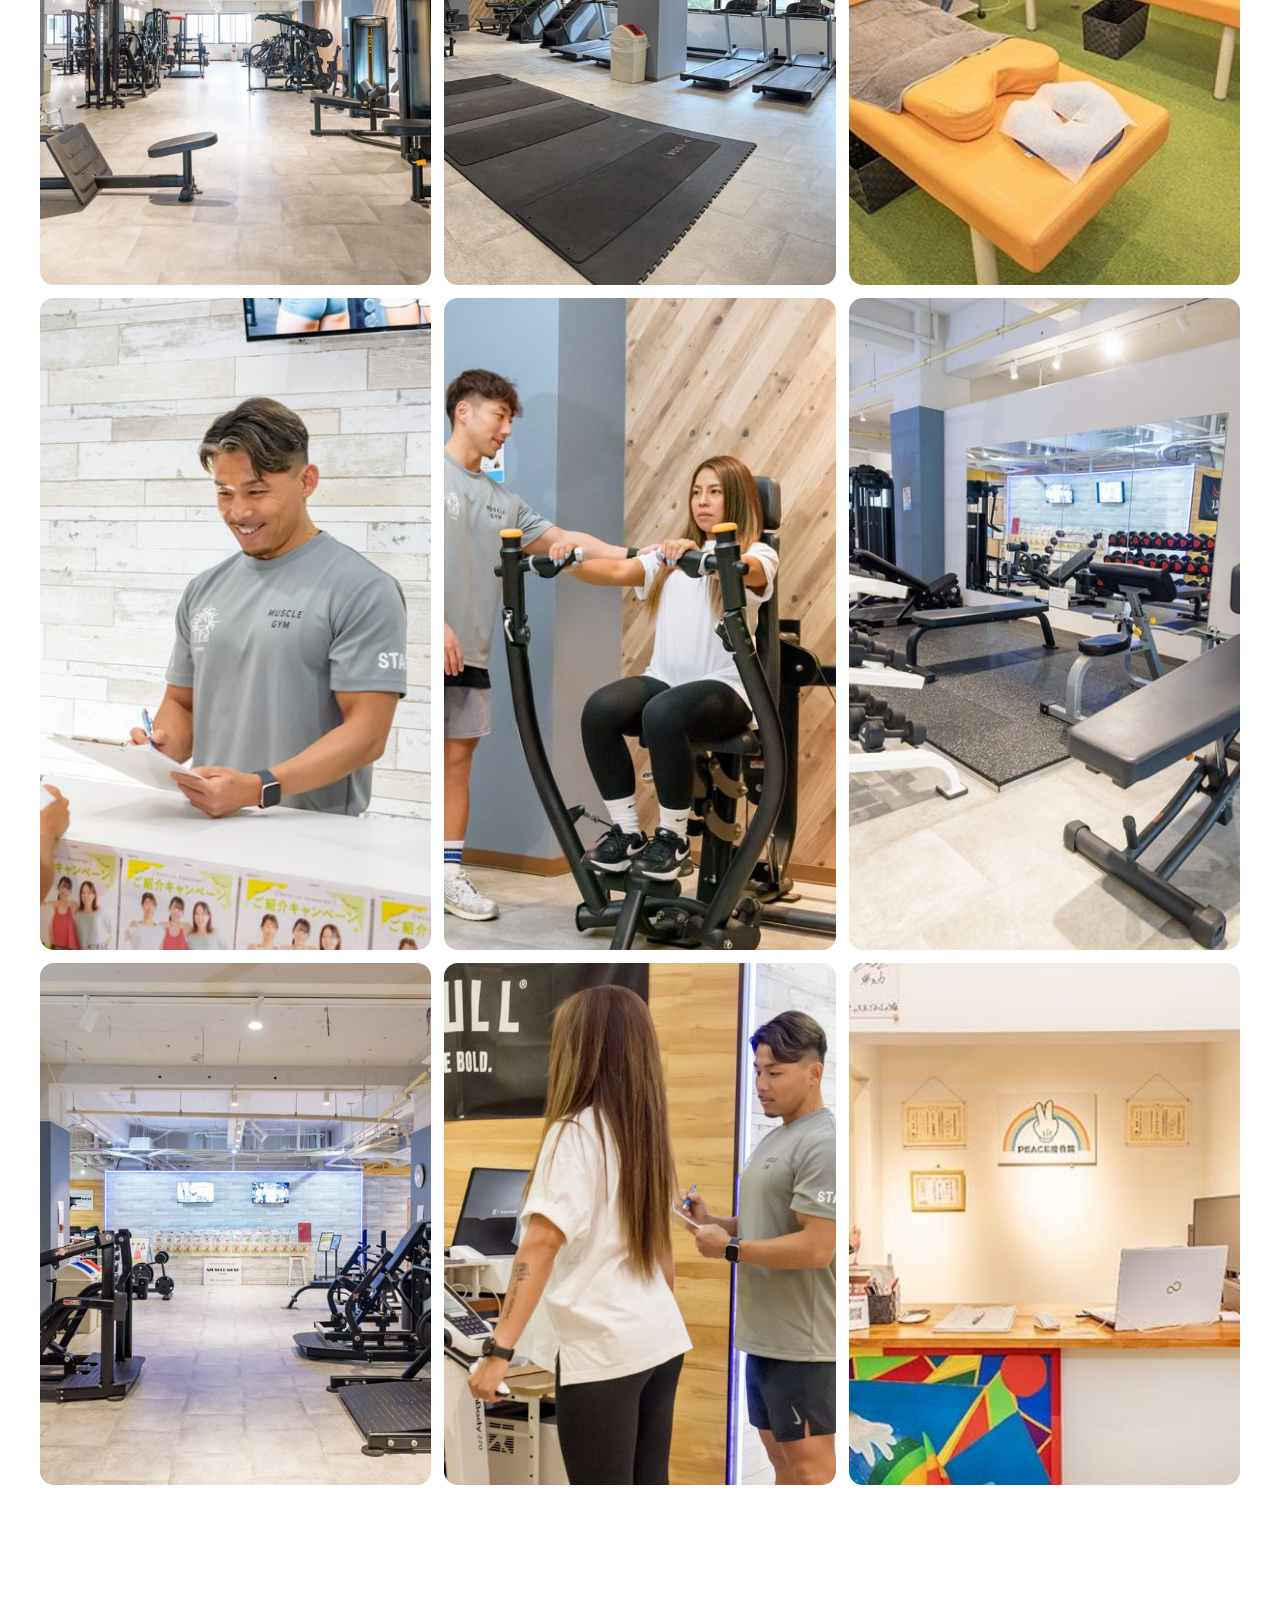
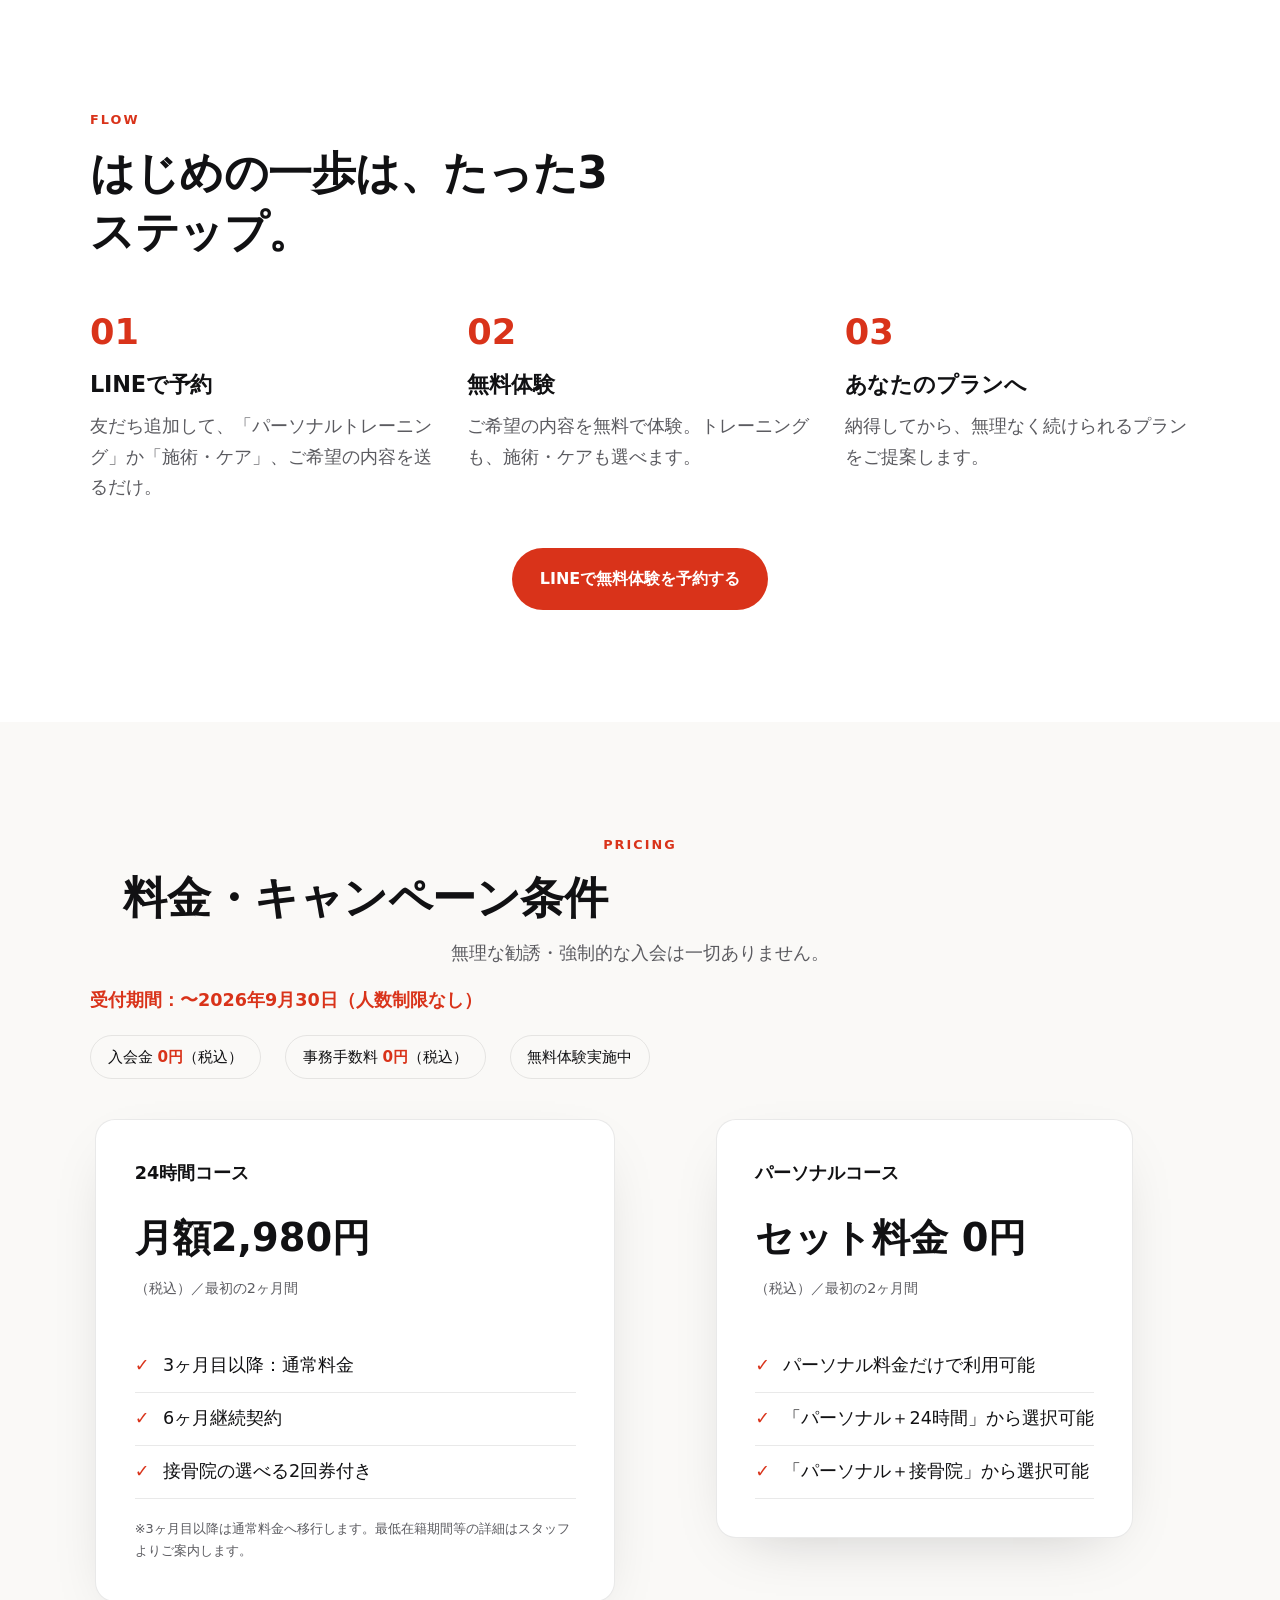
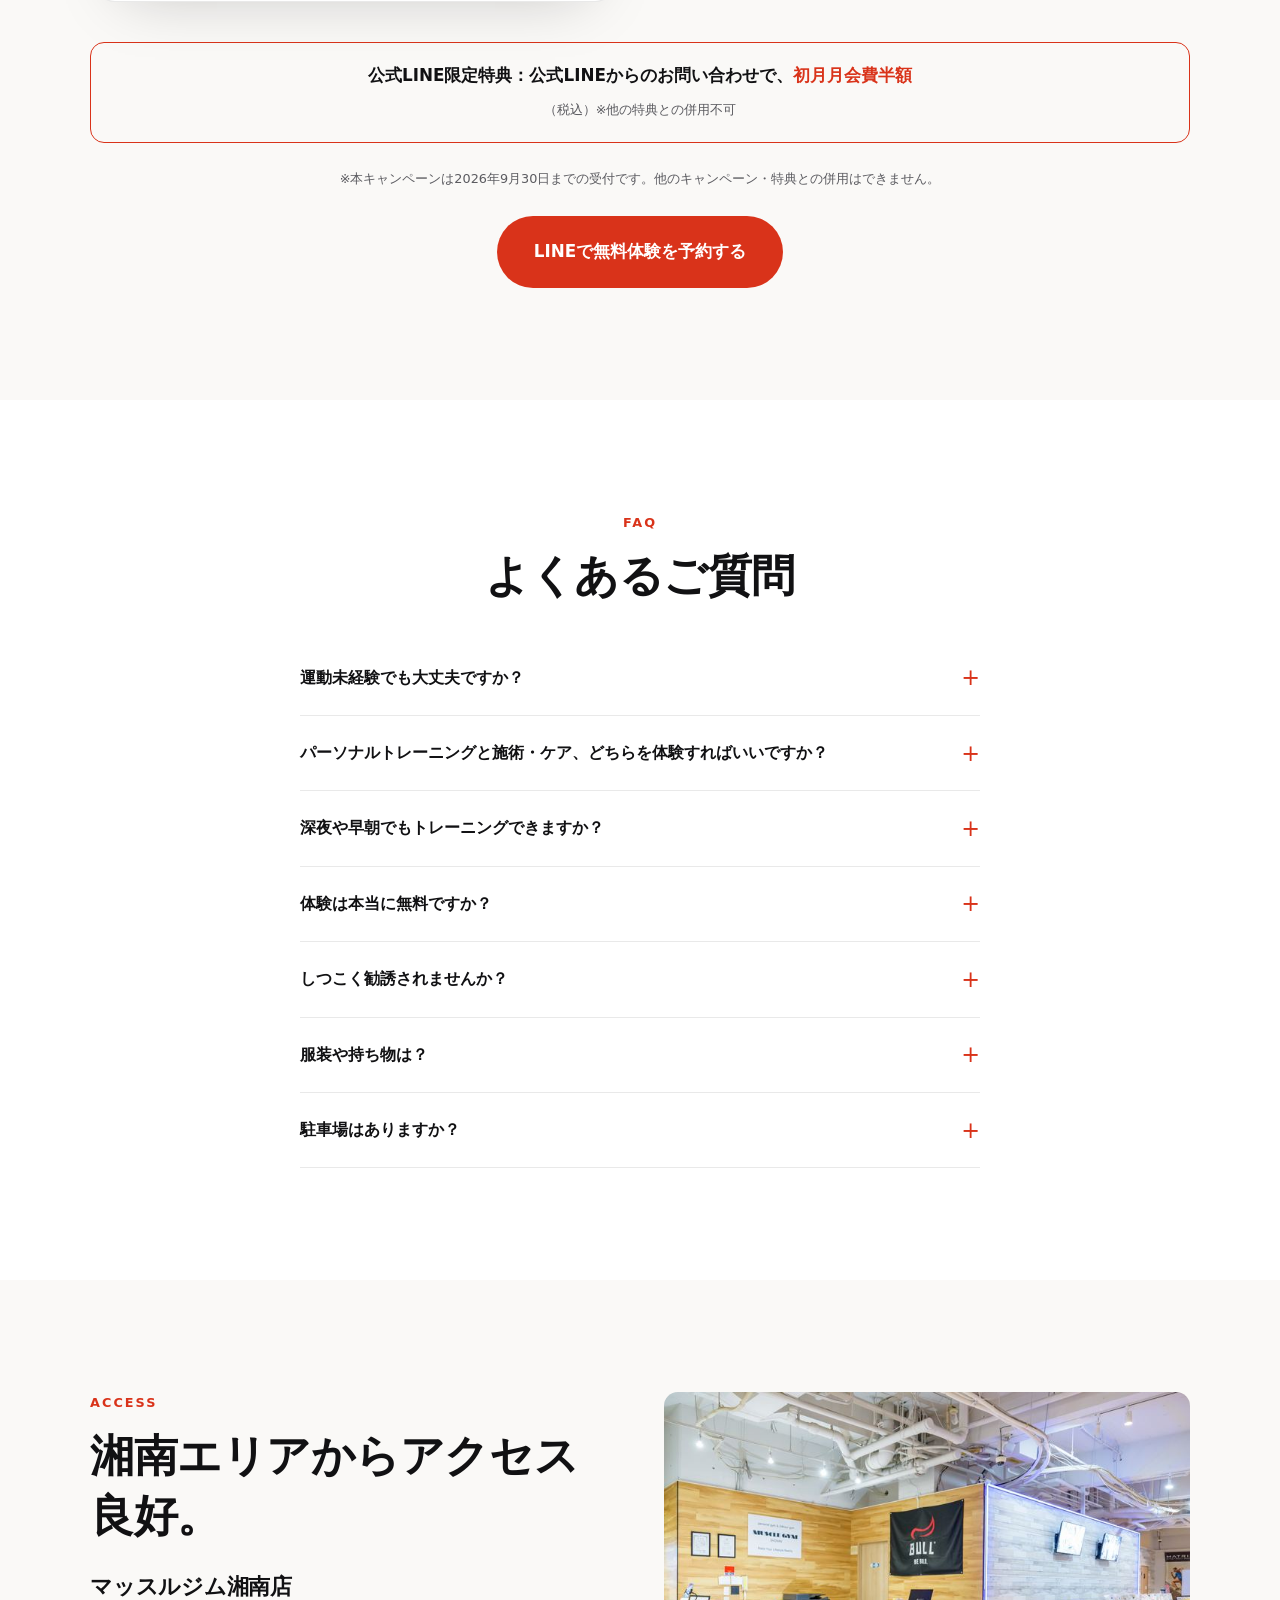
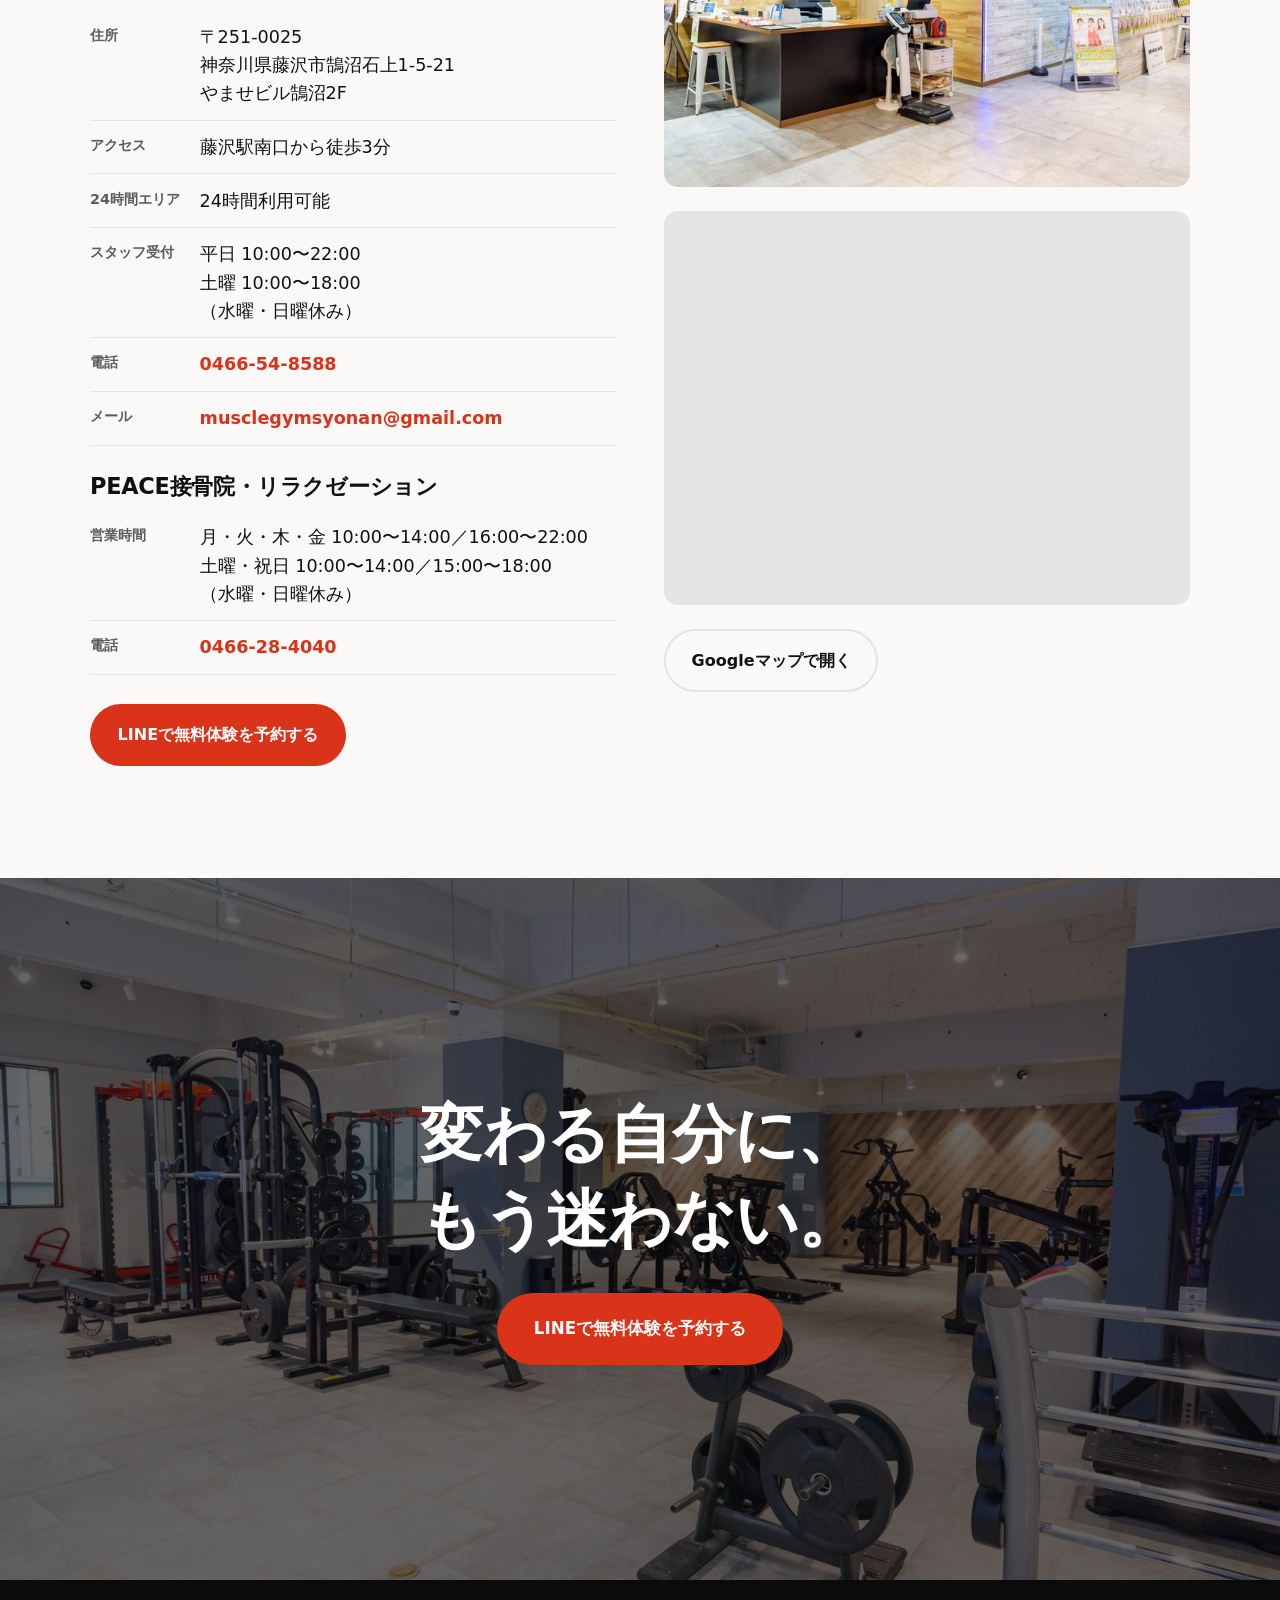
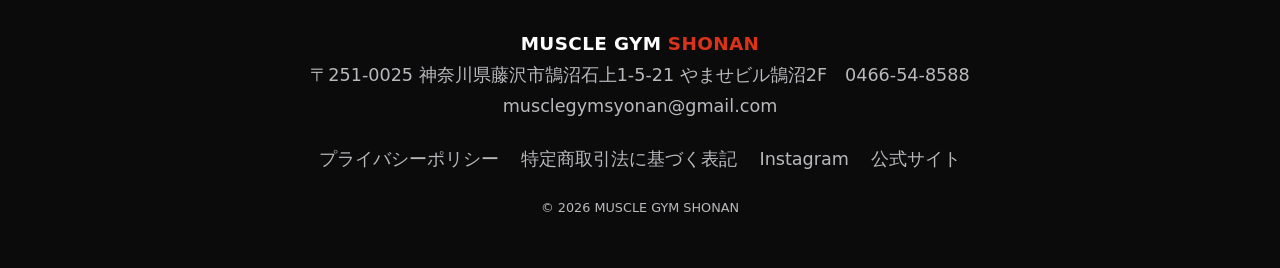
==== commit ffc0b8da: "canonical/OGPをGitHub Pages URLに統一し、Googleマップを実住所へ差し替え 【公式ドメインの扱い】 - canonical / og:url / og:image / " ====
--- a/index.html
+++ b/index.html
@@ -5,7 +5,7 @@
 <meta name="viewport" content="width=device-width, initial-scale=1, viewport-fit=cover">
 <title>マッスルジム湘南｜パーソナルトレーニング・施術/ケア 無料体験受付中</title>
 <meta name="description" content="湘南のマッスルジム湘南。パーソナルトレーニングと、併設するPEACE接骨院の施術・ケアが無料で体験できます。24時間ジムも完備。LINEで簡単予約。">
-<link rel="canonical" href="https://musclegym-shonan.jp/">
+<link rel="canonical" href="https://taku12ygk.github.io/-muscle-gym-shonan-lp/">
 <meta name="robots" content="index,follow">
 <meta name="theme-color" content="#0B0B0C">
 
@@ -15,8 +15,8 @@
 <meta property="og:site_name" content="マッスルジム湘南">
 <meta property="og:title" content="マッスルジム湘南｜パーソナルトレーニング・施術/ケア 無料体験受付中">
 <meta property="og:description" content="パーソナルトレーニングと、併設するPEACE接骨院の施術・ケアが無料で体験できます。24時間ジムも完備。">
-<meta property="og:url" content="https://musclegym-shonan.jp/">
-<meta property="og:image" content="https://musclegym-shonan.jp/assets/img/photos/hero-1200.jpg">
+<meta property="og:url" content="https://taku12ygk.github.io/-muscle-gym-shonan-lp/">
+<meta property="og:image" content="https://taku12ygk.github.io/-muscle-gym-shonan-lp/assets/img/photos/hero-1200.jpg">
 <meta name="twitter:card" content="summary_large_image">
 
 <link rel="icon" href="./assets/img/favicon.svg" type="image/svg+xml">
@@ -41,8 +41,8 @@
   "@type": "ExerciseGym",
   "name": "マッスルジム湘南店",
   "alternateName": "MUSCLE GYM SHONAN",
-  "image": "https://musclegym-shonan.jp/assets/img/photos/hero-1200.jpg",
-  "url": "https://musclegym-shonan.jp/",
+  "image": "https://taku12ygk.github.io/-muscle-gym-shonan-lp/assets/img/photos/hero-1200.jpg",
+  "url": "https://taku12ygk.github.io/-muscle-gym-shonan-lp/",
   "telephone": "+81-466-54-8588",
   "email": "musclegymsyonan@gmail.com",
   "priceRange": "¥¥",
@@ -63,7 +63,7 @@
       "closes": "23:59"
     }
   ],
-  "sameAs": ["https://www.instagram.com/musclegym_shonan/"]
+  "sameAs": ["https://www.instagram.com/musclegym_shonan/", "https://musclegym-shonan.jp/"]
 }
 </script>
 </head>
@@ -455,11 +455,12 @@
         <div class="access__map">
           <iframe
             title="マッスルジム湘南店 地図"
-            src="https://www.google.com/maps?q=%E3%80%92251-0025%20%E7%A5%9E%E5%A5%88%E5%B7%9D%E7%9C%8C%E8%97%A4%E6%B2%A2%E5%B8%82%E9%B5%A0%E6%B2%BC%E7%9F%B3%E4%B8%8A1-5-21%20%E3%82%84%E3%81%BE%E3%81%9B%E3%83%93%E3%83%AB%E9%B5%A0%E6%B2%BC&output=embed"
+            src="https://www.google.com/maps?q=%E3%83%9E%E3%83%83%E3%82%B9%E3%83%AB%E3%82%B8%E3%83%A0%E6%B9%98%E5%8D%97%E5%BA%97+%E7%A5%9E%E5%A5%88%E5%B7%9D%E7%9C%8C%E8%97%A4%E6%B2%A2%E5%B8%82%E9%B5%A0%E6%B2%BC%E7%9F%B3%E4%B8%8A1-5-21&output=embed"
             loading="lazy"
             referrerpolicy="no-referrer-when-downgrade">
           </iframe>
         </div>
+        <a class="btn btn--ghost access__map-link" data-cta="map_access" href="https://maps.app.goo.gl/jGoT6titYX6oD2bq7" target="_blank" rel="noopener">Googleマップで開く</a>
       </div>
     </div>
   </section>
--- a/assets/css/style.css
+++ b/assets/css/style.css
@@ -541,8 +541,9 @@
   object-fit: cover;
   border-radius: var(--radius);
 }
-.access__map { border-radius: var(--radius); overflow: hidden; aspect-ratio: 4/3; background: var(--line); }
-.access__map iframe { width: 100%; height: 100%; border: 0; }
+.access__map { border-radius: var(--radius); overflow: hidden; aspect-ratio: 4/3; background: var(--line); max-width: 100%; }
+.access__map iframe { display: block; width: 100%; height: 100%; border: 0; }
+.access__map-link { align-self: flex-start; }
 
 /* ---------- Closing ---------- */
 .closing {
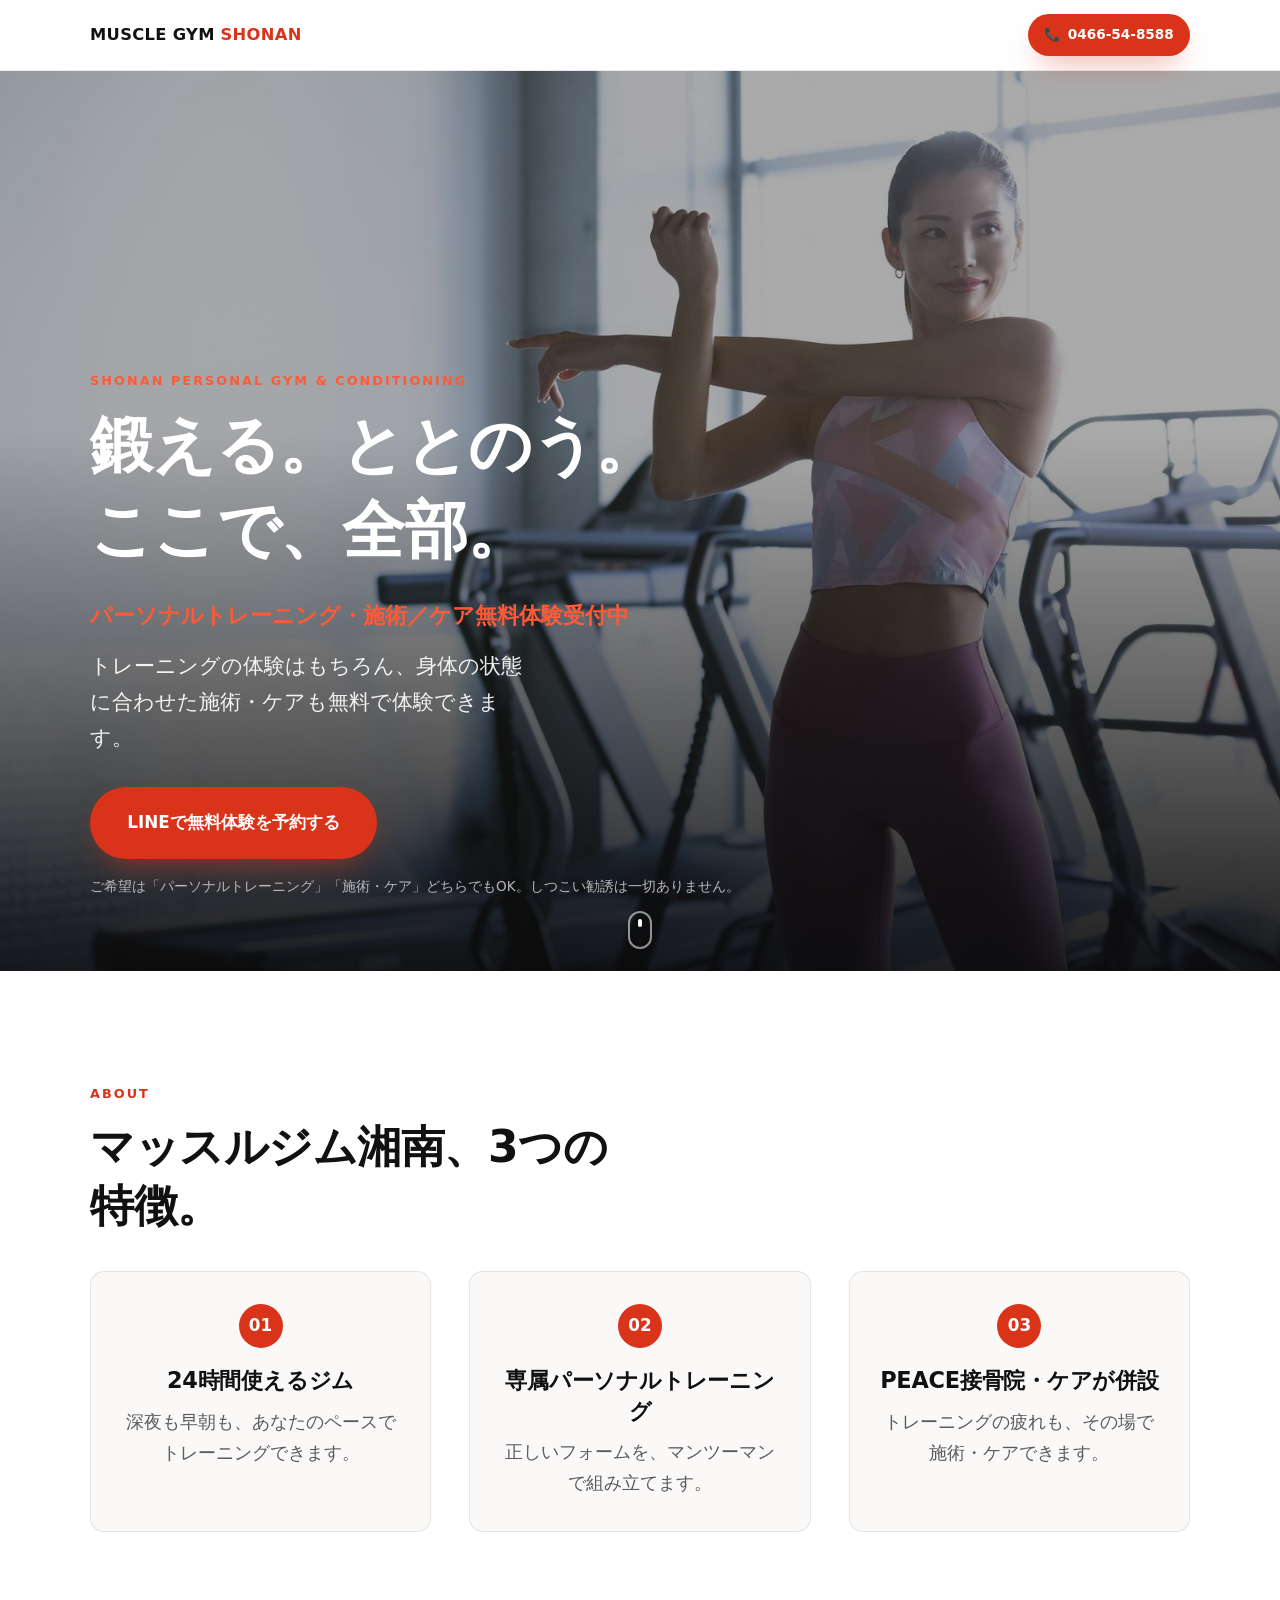
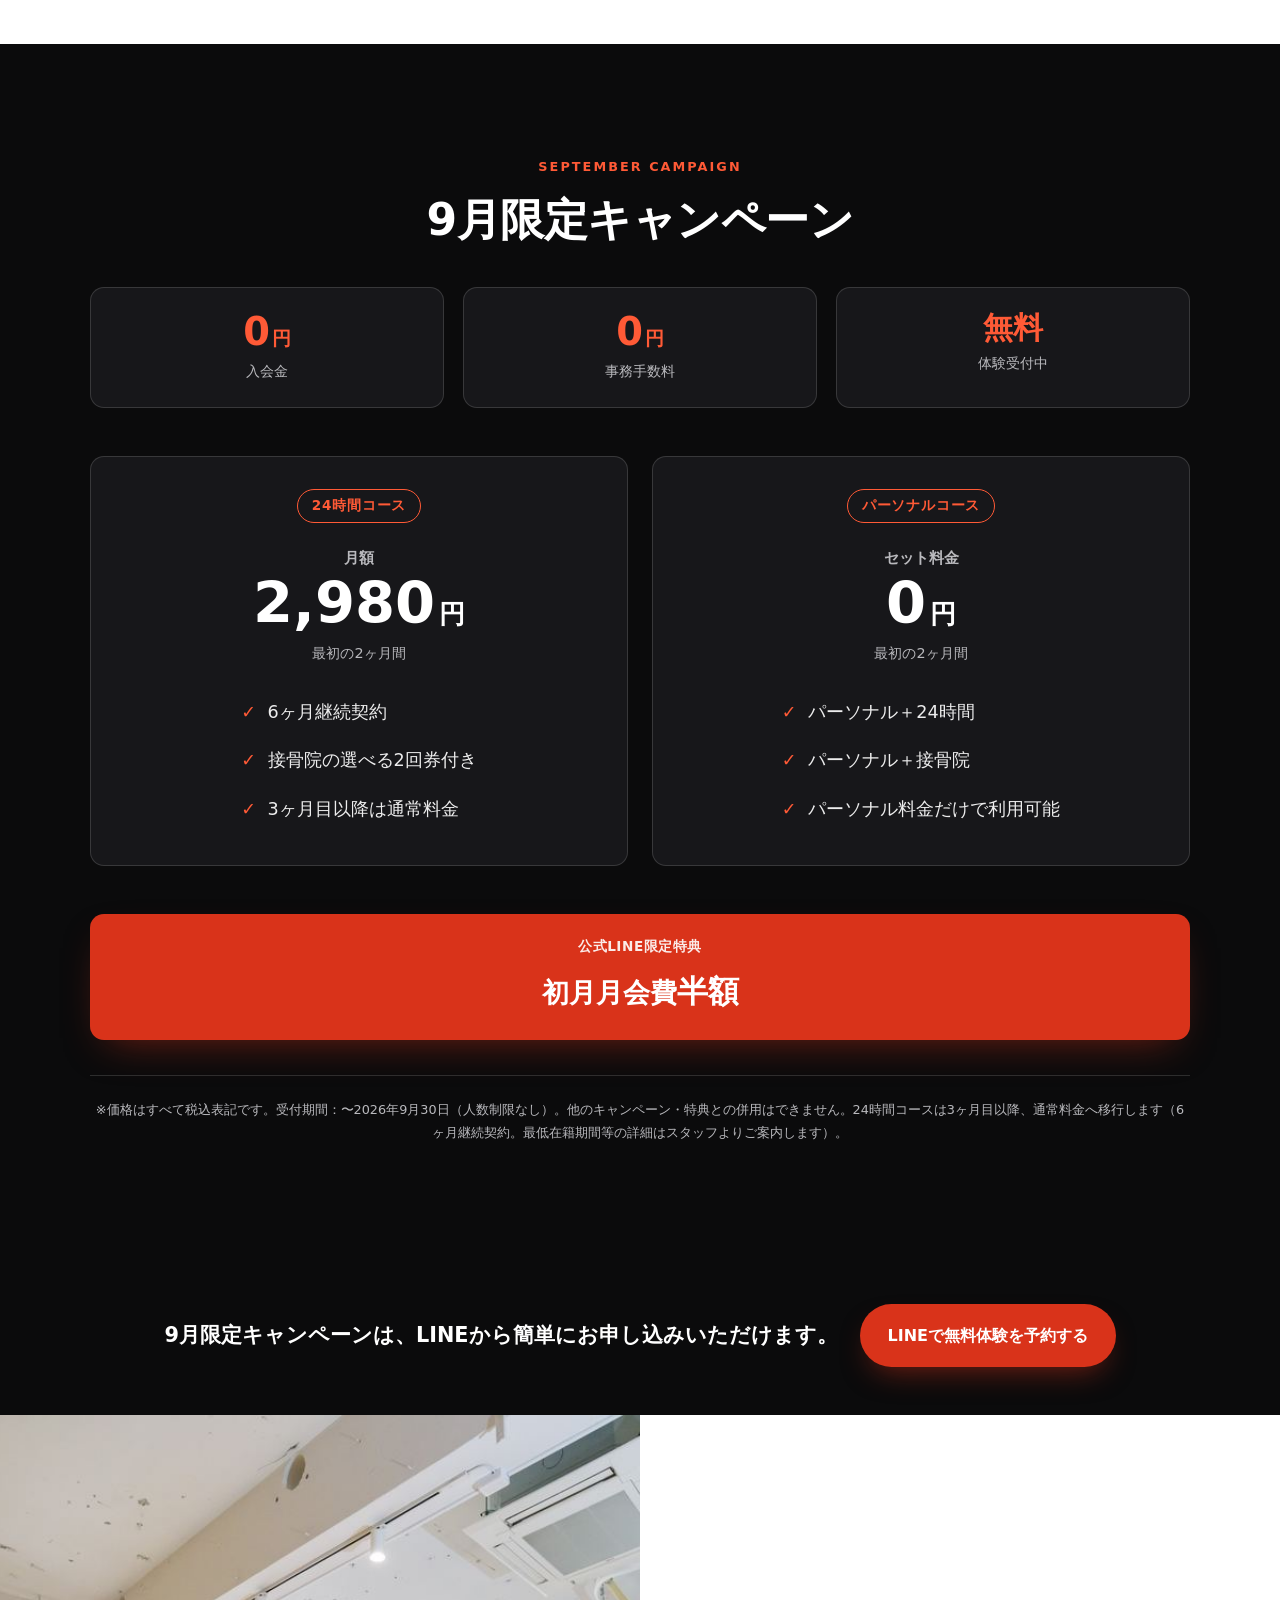
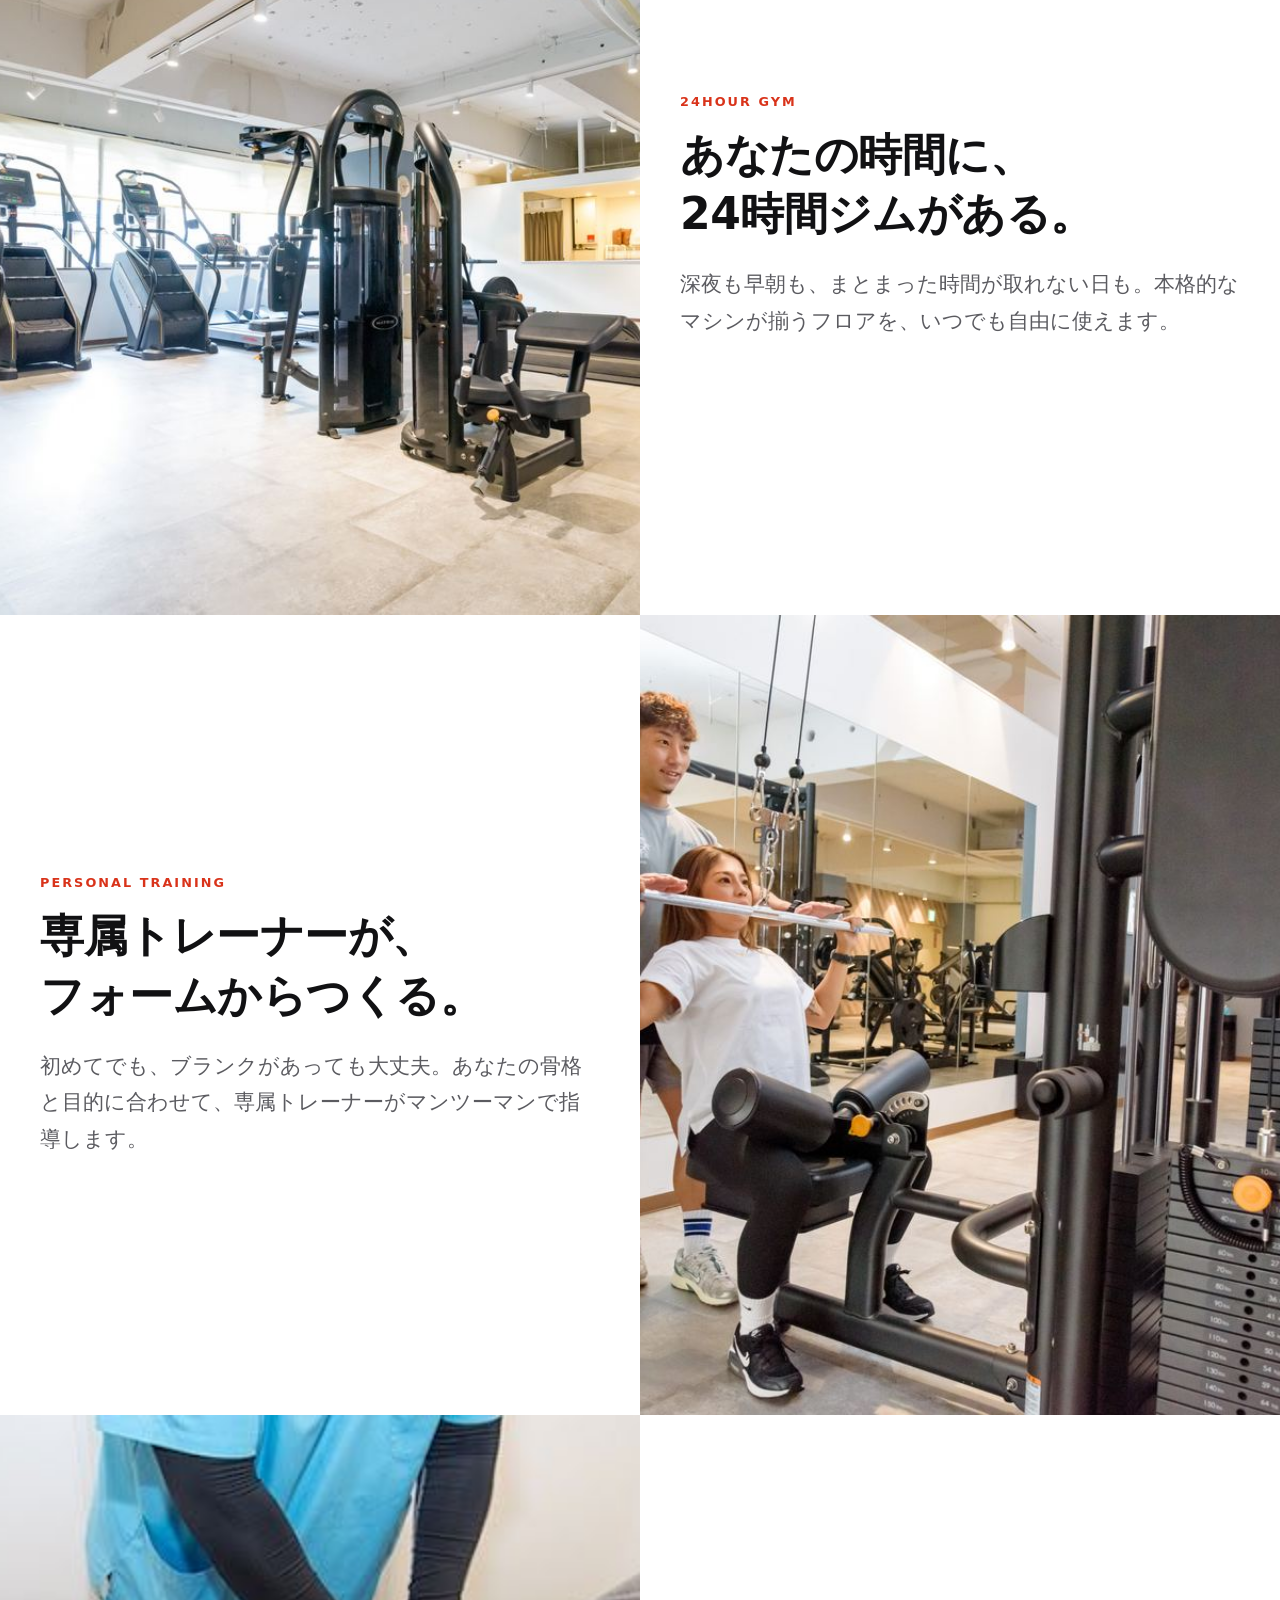
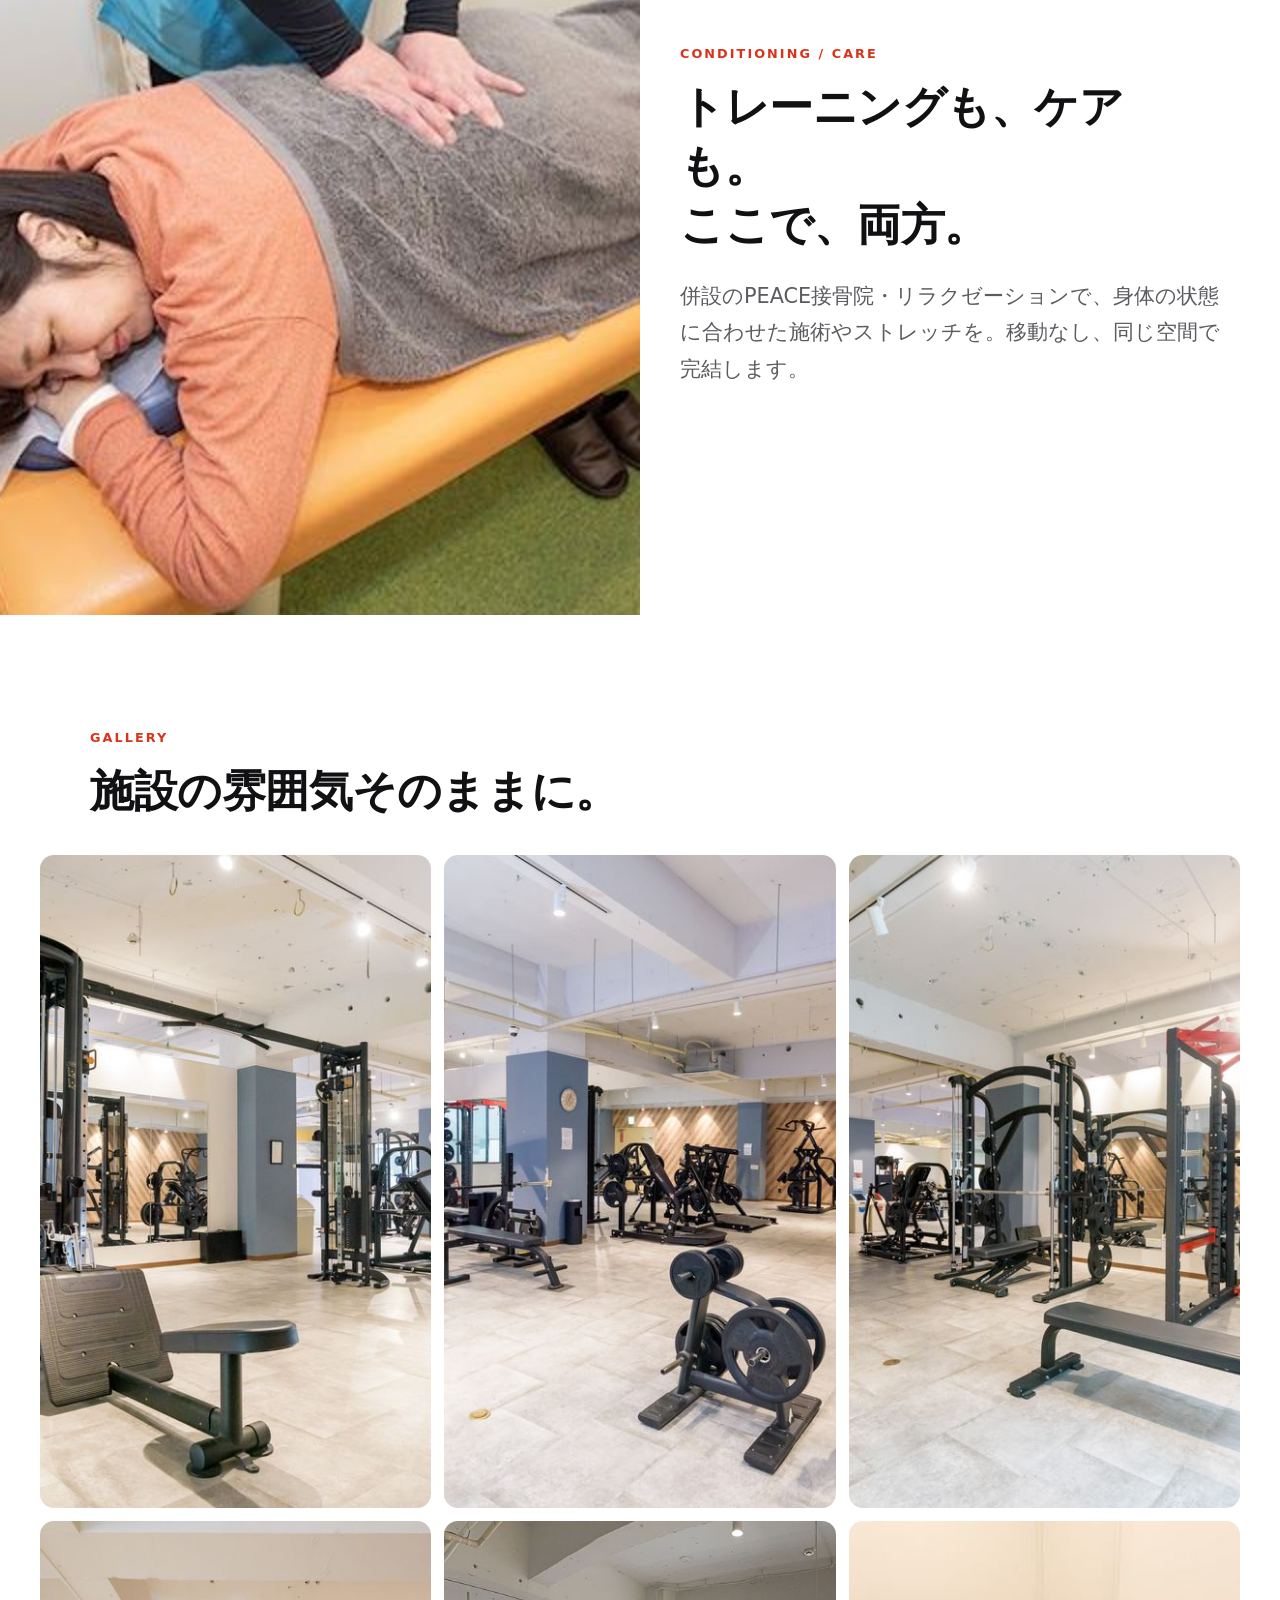
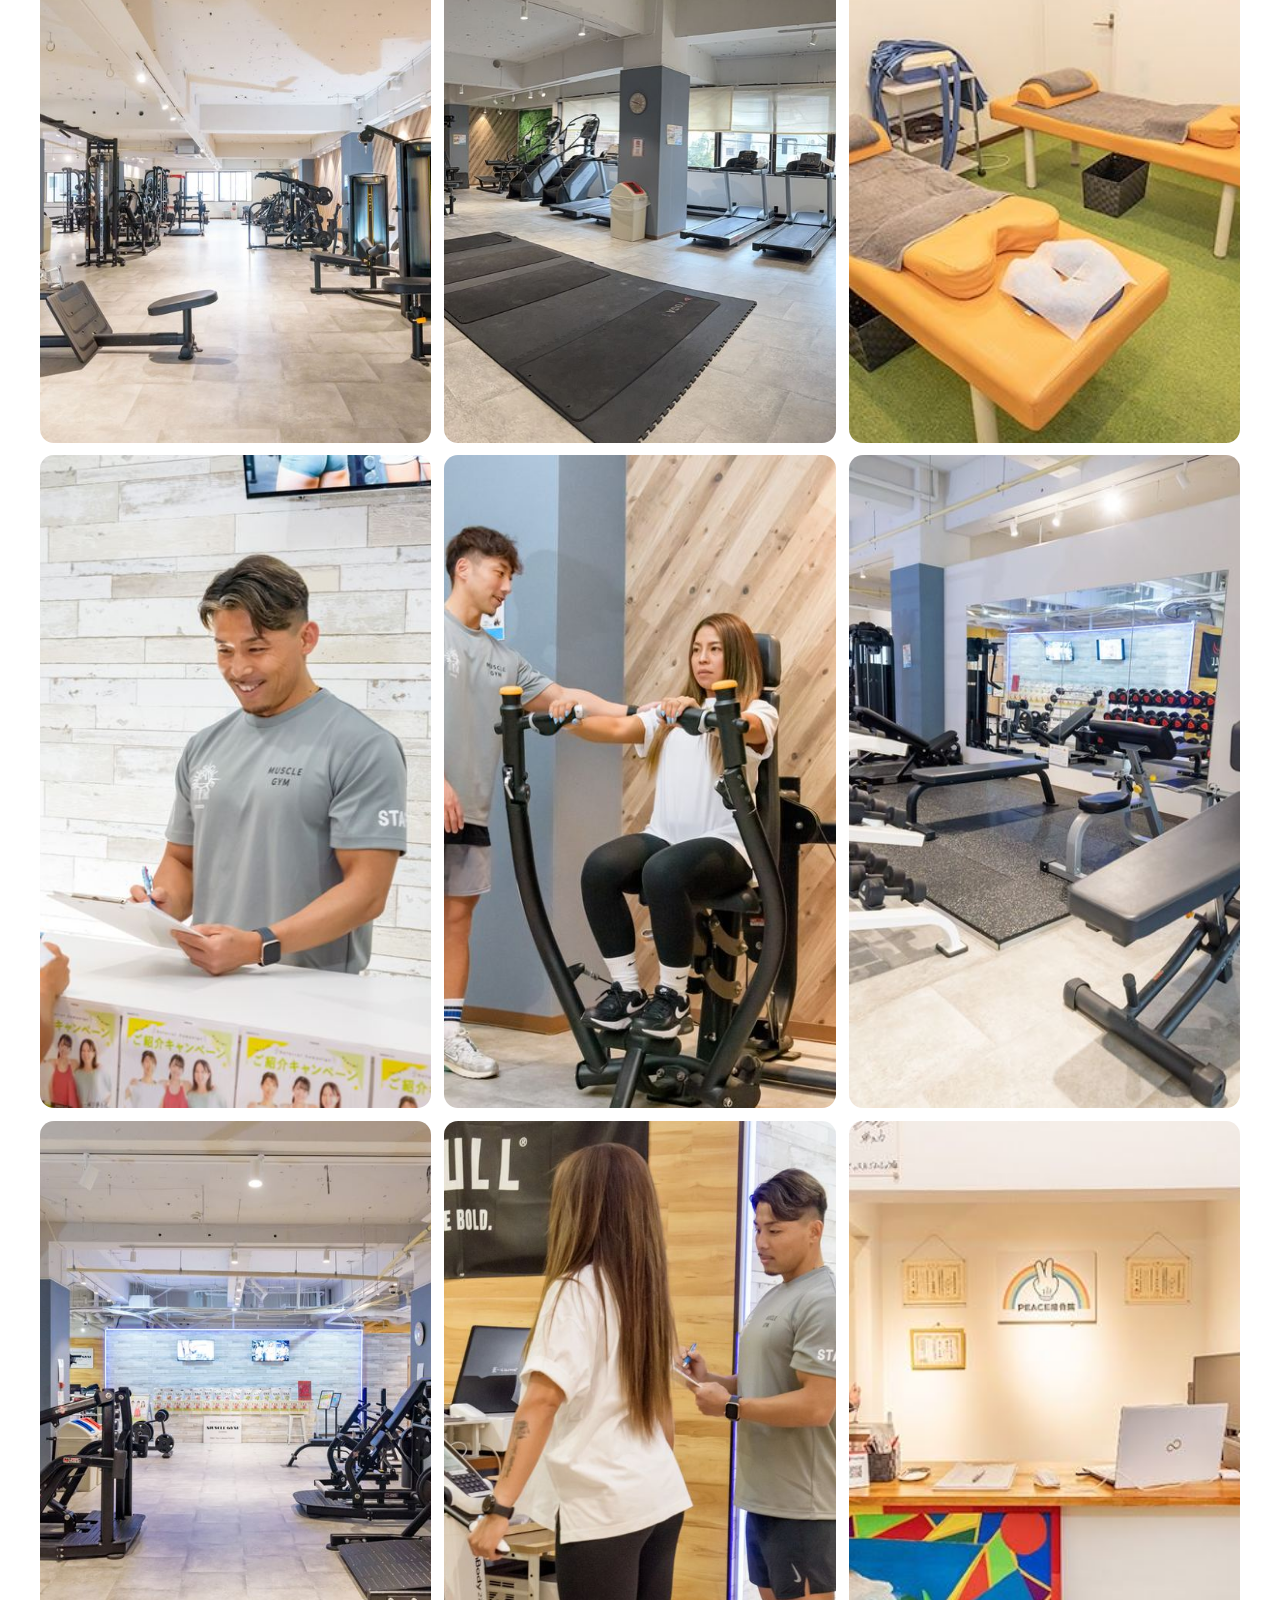
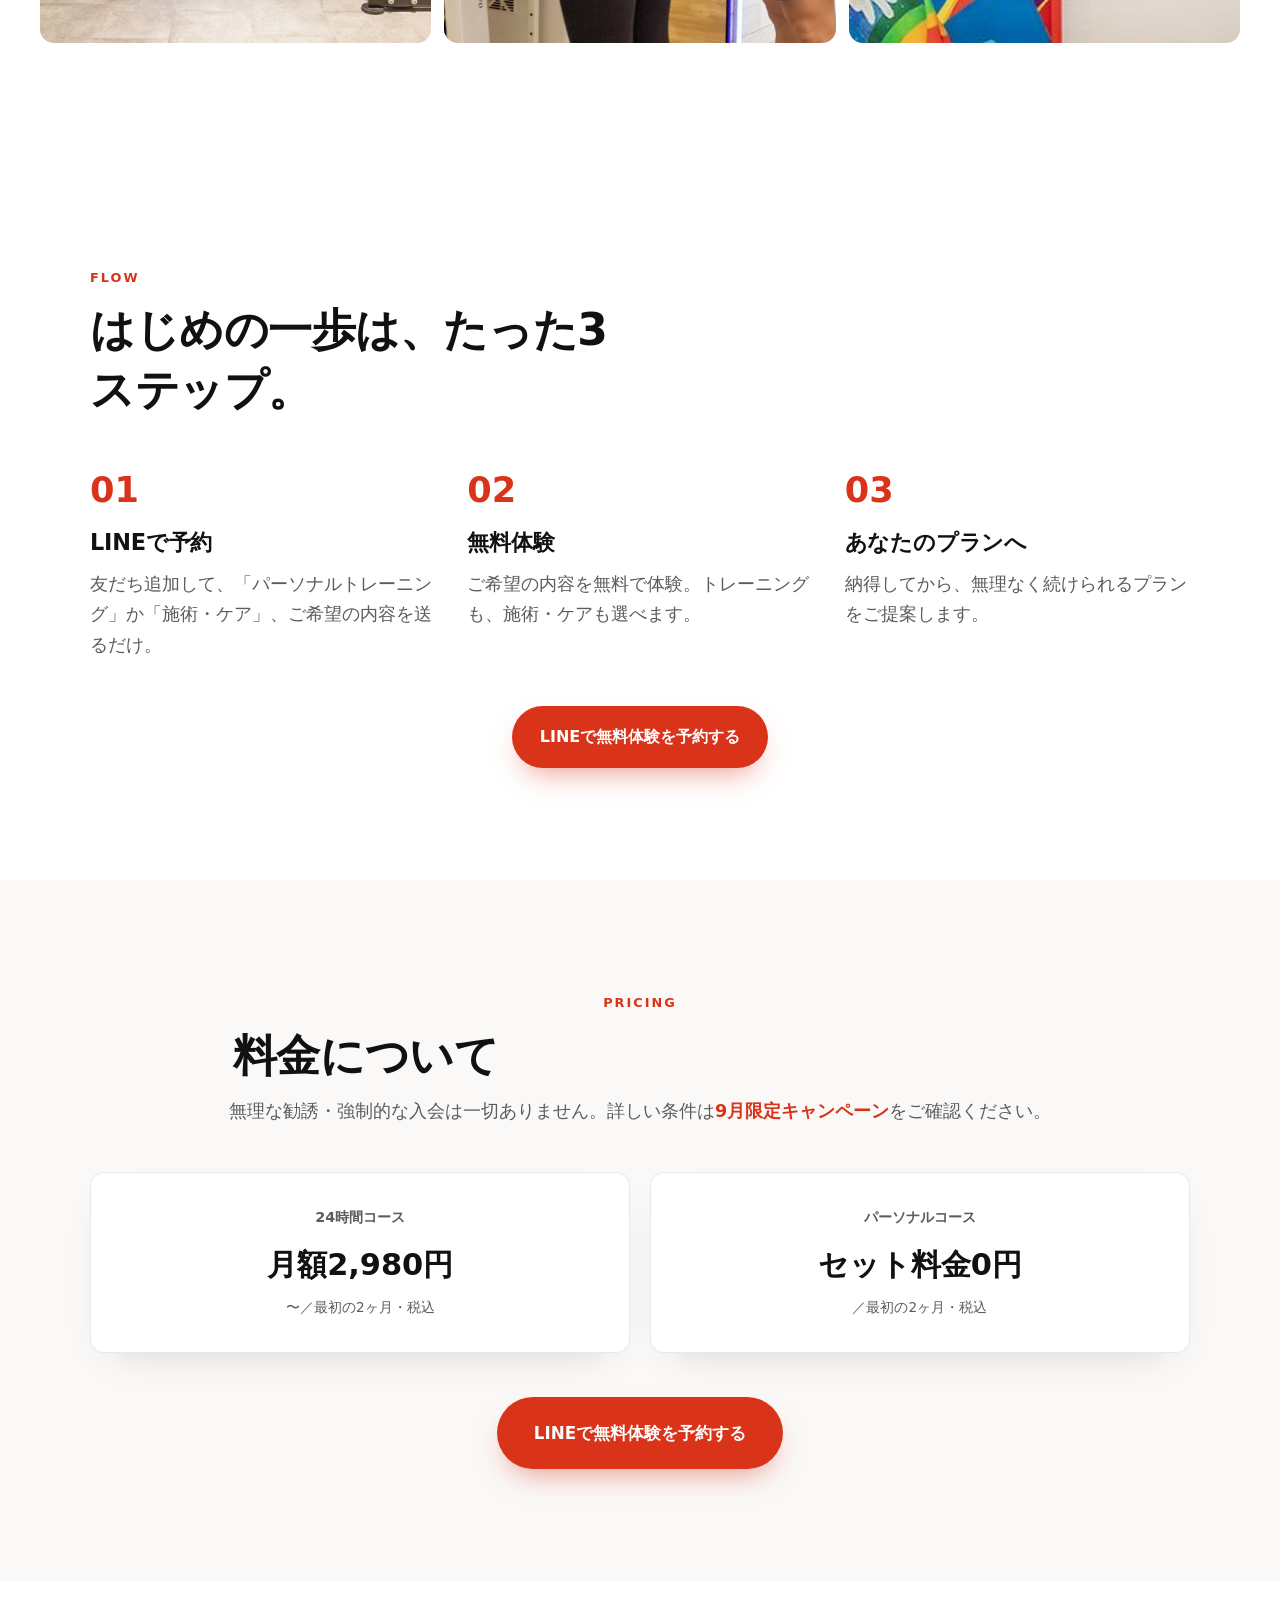
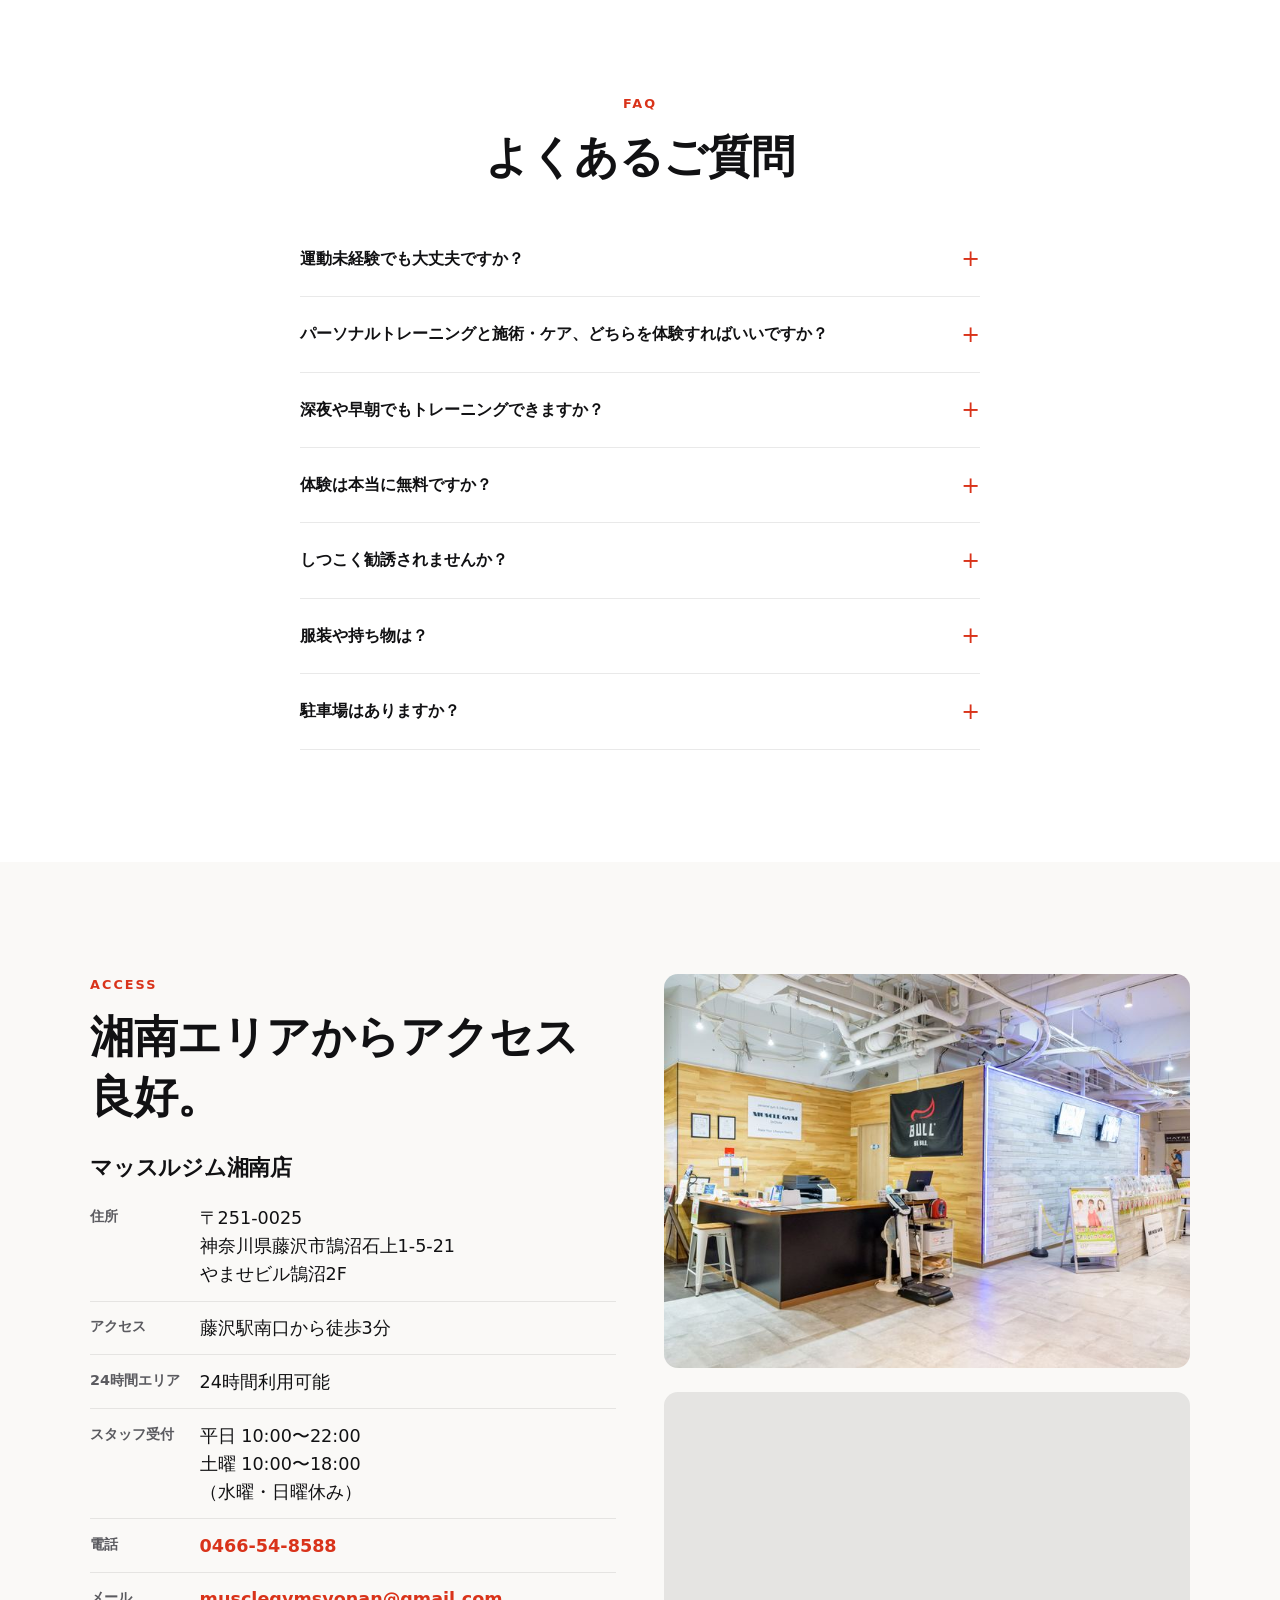
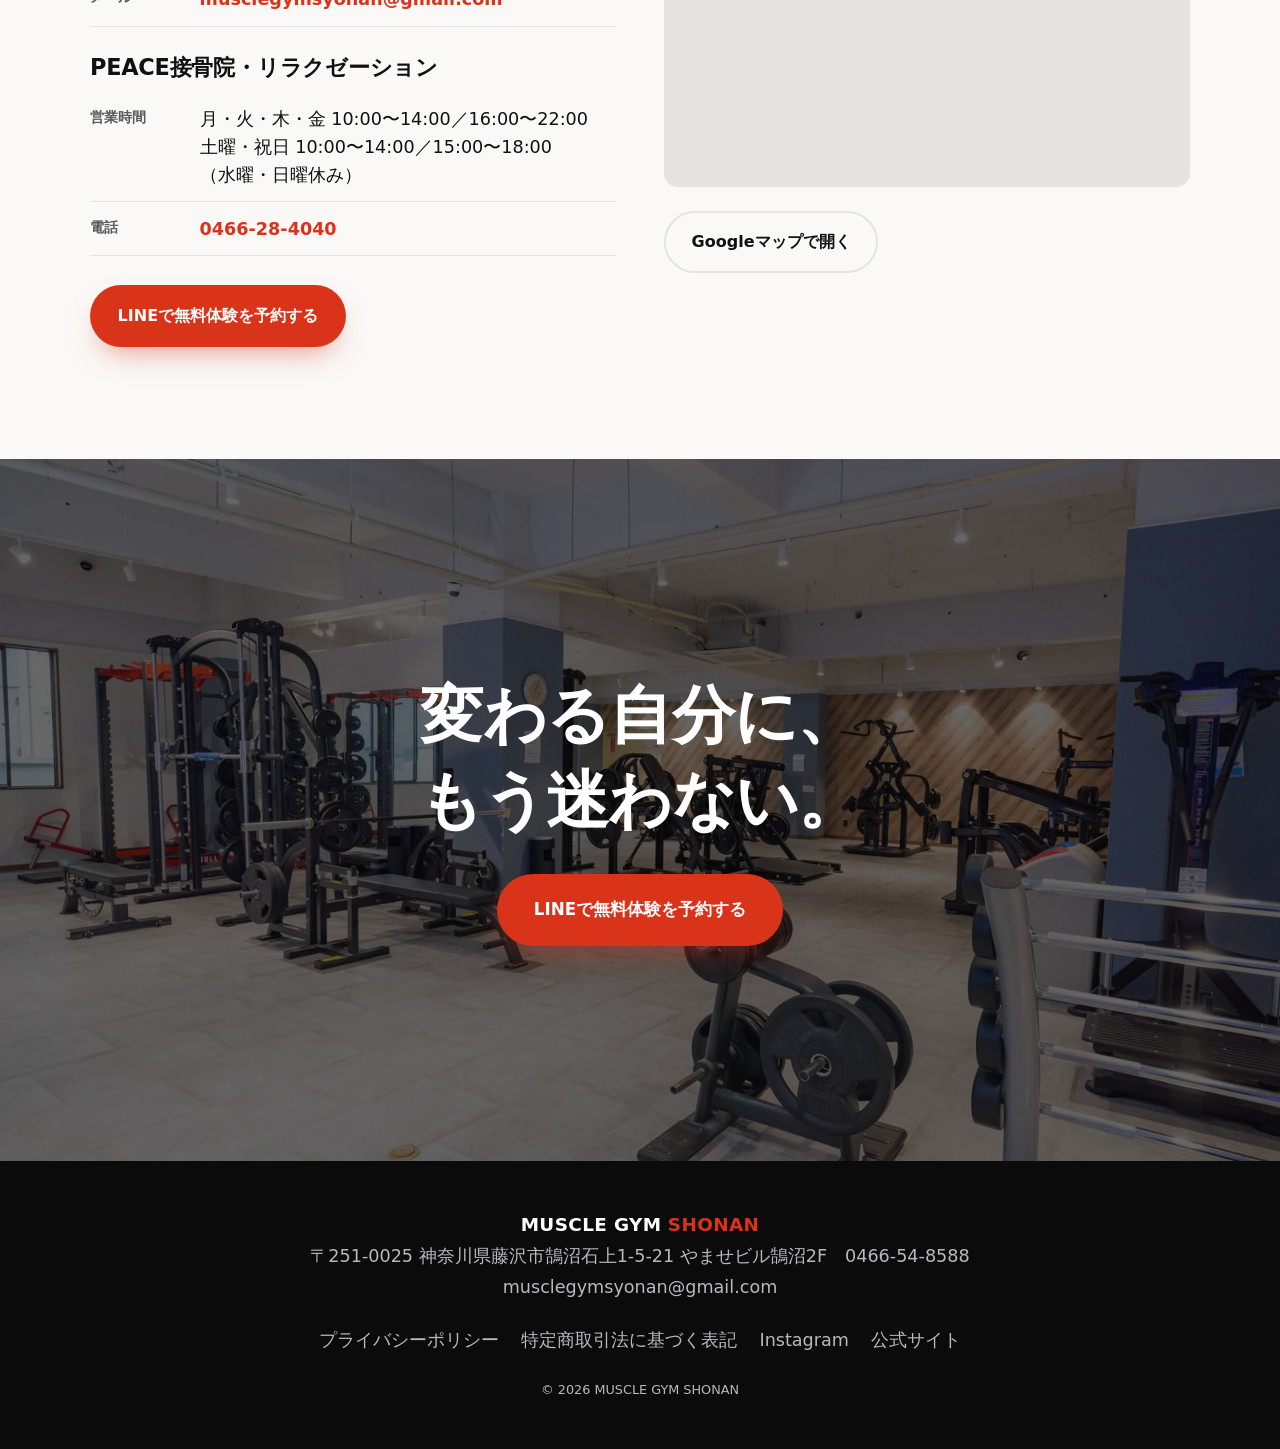
==== commit 0c1ae92f: "CSSキャッシュ問題の修正とキャンペーンセクションの視覚的刷新 参考LP（https://test-sasa.jp/muscle-gym-shonan-20260728-lp-demo/）は このセッ" ====
--- a/index.html
+++ b/index.html
@@ -21,7 +21,7 @@
 
 <link rel="icon" href="./assets/img/favicon.svg" type="image/svg+xml">
 
-<link rel="stylesheet" href="./assets/css/style.css">
+<link rel="stylesheet" href="./assets/css/style-20260903.css">
 <script>document.documentElement.classList.add('js');</script>
 
 <!-- ============================================================
@@ -148,54 +148,67 @@
   </section>
 
   <!-- ============================================================
-       3. 9月スタートキャンペーン
-  ============================================================= -->
-  <section class="campaign" data-reveal="up" aria-labelledby="campaign-heading">
+       3. 9月限定キャンペーン
+  ============================================================= -->
+  <section class="campaign" id="campaign" data-reveal="up" aria-labelledby="campaign-heading">
     <div class="wrap">
       <p class="eyebrow eyebrow--invert">SEPTEMBER CAMPAIGN</p>
-      <h2 id="campaign-heading" class="section-title section-title--invert">9月スタート応援キャンペーン</h2>
-
-      <p class="campaign__period">受付期間：〜2026年9月30日（人数制限なし）</p>
-
-      <ul class="campaign__common">
-        <li>入会金 <strong>0円</strong>（税込）</li>
-        <li>事務手数料 <strong>0円</strong>（税込）</li>
-        <li>無料体験実施中</li>
-      </ul>
+      <h2 id="campaign-heading" class="section-title section-title--invert">9月限定キャンペーン</h2>
+
+      <div class="campaign__stats">
+        <div class="campaign__stat">
+          <p class="campaign__stat-num">0<small>円</small></p>
+          <p class="campaign__stat-label">入会金</p>
+        </div>
+        <div class="campaign__stat">
+          <p class="campaign__stat-num">0<small>円</small></p>
+          <p class="campaign__stat-label">事務手数料</p>
+        </div>
+        <div class="campaign__stat">
+          <p class="campaign__stat-num campaign__stat-num--sm">無料</p>
+          <p class="campaign__stat-label">体験受付中</p>
+        </div>
+      </div>
 
       <div class="campaign__grid">
         <article class="campaign-card">
           <p class="campaign-card__label">24時間コース</p>
-          <p class="campaign-card__price">月額2,980円<span>（税込）／最初の2ヶ月間</span></p>
+          <p class="campaign-card__price-tag">月額</p>
+          <p class="campaign-card__price"><span class="campaign-card__price-num">2,980</span><span class="campaign-card__price-yen">円</span></p>
+          <p class="campaign-card__sub">最初の2ヶ月間</p>
           <ul class="campaign-card__list">
-            <li>3ヶ月目以降：通常料金</li>
             <li>6ヶ月継続契約</li>
             <li>接骨院の選べる2回券付き</li>
+            <li>3ヶ月目以降は通常料金</li>
           </ul>
-          <p class="campaign-card__note">※3ヶ月目以降は通常料金へ移行します。最低在籍期間等の詳細はスタッフよりご案内します。</p>
         </article>
 
         <article class="campaign-card">
           <p class="campaign-card__label">パーソナルコース</p>
-          <p class="campaign-card__price">セット料金 0円<span>（税込）／最初の2ヶ月間</span></p>
+          <p class="campaign-card__price-tag">セット料金</p>
+          <p class="campaign-card__price"><span class="campaign-card__price-num">0</span><span class="campaign-card__price-yen">円</span></p>
+          <p class="campaign-card__sub">最初の2ヶ月間</p>
           <ul class="campaign-card__list">
+            <li>パーソナル＋24時間</li>
+            <li>パーソナル＋接骨院</li>
             <li>パーソナル料金だけで利用可能</li>
-            <li>「パーソナル＋24時間」から選択可能</li>
-            <li>「パーソナル＋接骨院」から選択可能</li>
           </ul>
         </article>
       </div>
 
-      <p class="campaign__line-perk">公式LINE限定特典：公式LINEからのお問い合わせで、<strong>初月月会費半額</strong><br><span class="campaign__line-perk-note">（税込）※他の特典との併用不可</span></p>
-
-      <p class="campaign__disclaimer">※本キャンペーンは2026年9月30日までの受付です。他のキャンペーン・特典との併用はできません。</p>
+      <div class="campaign__perk-banner">
+        <p class="campaign__perk-banner-label">公式LINE限定特典</p>
+        <p class="campaign__perk-banner-main">初月月会費<strong>半額</strong></p>
+      </div>
+
+      <p class="campaign__disclaimer">※価格はすべて税込表記です。受付期間：〜2026年9月30日（人数制限なし）。他のキャンペーン・特典との併用はできません。24時間コースは3ヶ月目以降、通常料金へ移行します（6ヶ月継続契約。最低在籍期間等の詳細はスタッフよりご案内します）。</p>
     </div>
   </section>
 
   <!-- キャンペーン直後のCTA -->
   <section class="cta-strip" data-reveal="fade">
     <div class="wrap cta-strip__inner">
-      <p>9月スタートキャンペーンは、LINEから簡単にお申し込みいただけます。</p>
+      <p>9月限定キャンペーンは、LINEから簡単にお申し込みいただけます。</p>
       <a class="btn btn--cta" data-cta="line_campaign" href="https://lin.ee/5dk5BNG" target="_blank" rel="noopener">LINEで無料体験を予約する</a>
     </div>
   </section>
@@ -333,44 +346,25 @@
   </section>
 
   <!-- ============================================================
-       9. 料金・キャンペーン条件
+       9. 料金について（要約・キャンペーンへの案内）
   ============================================================= -->
   <section class="pricing" data-reveal="up">
     <div class="wrap">
       <p class="eyebrow">PRICING</p>
-      <h2 class="section-title">料金・キャンペーン条件</h2>
-      <p class="pricing__lead">無理な勧誘・強制的な入会は一切ありません。</p>
-      <p class="campaign__period campaign__period--light">受付期間：〜2026年9月30日（人数制限なし）</p>
-      <ul class="campaign__common campaign__common--light">
-        <li>入会金 <strong>0円</strong>（税込）</li>
-        <li>事務手数料 <strong>0円</strong>（税込）</li>
-        <li>無料体験実施中</li>
-      </ul>
-    </div>
-    <div class="wrap pricing__grid">
-      <article class="pricing__card">
-        <p class="pricing__label">24時間コース</p>
-        <p class="pricing__price">月額2,980円<span>（税込）／最初の2ヶ月間</span></p>
-        <ul class="pricing__list">
-          <li>3ヶ月目以降：通常料金</li>
-          <li>6ヶ月継続契約</li>
-          <li>接骨院の選べる2回券付き</li>
-        </ul>
-        <p class="pricing__note">※3ヶ月目以降は通常料金へ移行します。最低在籍期間等の詳細はスタッフよりご案内します。</p>
-      </article>
-      <article class="pricing__card">
-        <p class="pricing__label">パーソナルコース</p>
-        <p class="pricing__price">セット料金 0円<span>（税込）／最初の2ヶ月間</span></p>
-        <ul class="pricing__list">
-          <li>パーソナル料金だけで利用可能</li>
-          <li>「パーソナル＋24時間」から選択可能</li>
-          <li>「パーソナル＋接骨院」から選択可能</li>
-        </ul>
-      </article>
+      <h2 class="section-title">料金について</h2>
+      <p class="pricing__lead">無理な勧誘・強制的な入会は一切ありません。詳しい条件は<a href="#campaign">9月限定キャンペーン</a>をご確認ください。</p>
+    </div>
+    <div class="wrap pricing__summary">
+      <div class="pricing__summary-item">
+        <p class="pricing__summary-label">24時間コース</p>
+        <p class="pricing__summary-price">月額2,980円<span>〜／最初の2ヶ月・税込</span></p>
+      </div>
+      <div class="pricing__summary-item">
+        <p class="pricing__summary-label">パーソナルコース</p>
+        <p class="pricing__summary-price">セット料金0円<span>／最初の2ヶ月・税込</span></p>
+      </div>
     </div>
     <div class="wrap pricing__footer">
-      <p class="pricing__perk">公式LINE限定特典：公式LINEからのお問い合わせで、<strong>初月月会費半額</strong><br><span class="campaign__line-perk-note">（税込）※他の特典との併用不可</span></p>
-      <p class="pricing__disclaimer">※本キャンペーンは2026年9月30日までの受付です。他のキャンペーン・特典との併用はできません。</p>
       <a class="btn btn--lg btn--cta" data-cta="line_pricing" href="https://lin.ee/5dk5BNG" target="_blank" rel="noopener">LINEで無料体験を予約する</a>
     </div>
   </section>
@@ -513,7 +507,7 @@
   <a class="btn btn--ghost" data-cta="tel_sticky" href="tel:0466548588">電話で相談</a>
 </div>
 
-<script src="./assets/js/main.js" defer></script>
+<script src="./assets/js/main-20260903.js" defer></script>
 
 <!-- ============================================================
      計測タグ設置スロット（Body末尾）
--- a/assets/css/style-20260903.css
+++ b/assets/css/style-20260903.css
@@ -0,0 +1,613 @@
+/* ==========================================================================
+   MUSCLE GYM SHONAN — LP Stylesheet
+   写真を主役に、余白を広く、CTAを最優先するミニマル設計。
+   フレームワーク不使用（パフォーマンス最優先）。
+   ========================================================================== */
+
+/* ---------- Reset ---------- */
+*, *::before, *::after { box-sizing: border-box; }
+html { -webkit-text-size-adjust: 100%; scroll-behavior: smooth; }
+body { margin: 0; }
+img { max-width: 100%; height: auto; display: block; }
+ul, ol { list-style: none; margin: 0; padding: 0; }
+h1, h2, h3, p, dl, dd, figure, blockquote, details { margin: 0; }
+a { color: inherit; text-decoration: none; }
+button { font: inherit; }
+@media (prefers-reduced-motion: reduce) {
+  html { scroll-behavior: auto; }
+  *, *::before, *::after { animation-duration: 0.01ms !important; transition-duration: 0.01ms !important; }
+}
+
+/* ---------- Design tokens ---------- */
+:root {
+  --ink: #111113;
+  --paper: #ffffff;
+  --paper-warm: #faf9f7;
+  --night: #0b0b0c;
+  --night-2: #17171a;
+  --muted: #5b5b60;
+  --muted-invert: #b9b9bd;
+  --line: rgba(17, 17, 19, 0.09);
+  --line-invert: rgba(255, 255, 255, 0.14);
+  --cta: #d9331a;
+  --cta-hover: #b8290f;
+  --accent: #ff5a36;
+
+  --font: -apple-system, BlinkMacSystemFont, "Hiragino Sans", "Hiragino Kaku Gothic ProN",
+          "Yu Gothic", "Meiryo", system-ui, sans-serif;
+
+  --fs-h1: clamp(2.25rem, 1.6rem + 2.9vw, 4.2rem);
+  --fs-h2: clamp(1.6rem, 1.15rem + 2.2vw, 2.75rem);
+  --fs-h3: clamp(1.1rem, 1rem + 0.6vw, 1.4rem);
+  --fs-lead: clamp(1.05rem, 0.95rem + 0.5vw, 1.3rem);
+  --fs-body: clamp(1rem, 0.96rem + 0.2vw, 1.1rem);
+
+  --section-y: clamp(4rem, 3rem + 5vw, 8rem);
+  --wrap-x: clamp(1.25rem, 1rem + 2vw, 2.5rem);
+  --radius: 14px;
+}
+
+/* ---------- Base ---------- */
+body {
+  font-family: var(--font);
+  color: var(--ink);
+  background: var(--paper);
+  font-size: var(--fs-body);
+  line-height: 1.75;
+  -webkit-font-smoothing: antialiased;
+}
+h1, h2, h3 { line-height: 1.35; font-weight: 800; letter-spacing: -0.01em; }
+:focus-visible {
+  outline: 3px solid var(--accent);
+  outline-offset: 3px;
+}
+
+.skip-link {
+  position: absolute;
+  left: -999px;
+  top: 0;
+  background: var(--ink);
+  color: #fff;
+  padding: 0.75em 1.25em;
+  z-index: 1000;
+  border-radius: 0 0 8px 0;
+}
+.skip-link:focus { left: 0; }
+
+.wrap {
+  max-width: 1180px;
+  margin-inline: auto;
+  padding-inline: var(--wrap-x);
+}
+.wrap--narrow { max-width: 760px; }
+
+.eyebrow {
+  font-size: 0.8rem;
+  font-weight: 700;
+  letter-spacing: 0.16em;
+  color: var(--cta);
+  margin-bottom: 0.9em;
+}
+.eyebrow--invert { color: var(--accent); }
+
+.section-title {
+  font-size: var(--fs-h2);
+  max-width: 18ch;
+}
+.section-title--invert { color: #fff; }
+
+/* ---------- Buttons ---------- */
+.btn {
+  display: inline-flex;
+  align-items: center;
+  justify-content: center;
+  gap: 0.5em;
+  padding: 0.95em 1.6em;
+  border-radius: 999px;
+  font-weight: 700;
+  font-size: 1rem;
+  border: 2px solid transparent;
+  transition: transform 0.15s ease, background-color 0.15s ease, opacity 0.15s ease;
+  white-space: nowrap;
+}
+.btn--lg { padding: 1.15em 2.1em; font-size: 1.05rem; }
+.btn--sm { padding: 0.55em 1.05em; font-size: 0.85rem; }
+.btn--cta { background: var(--cta); color: #fff; box-shadow: 0 14px 30px -12px rgba(217, 51, 26, 0.55); }
+.btn--cta:hover { background: var(--cta-hover); transform: translateY(-2px); box-shadow: 0 18px 36px -12px rgba(217, 51, 26, 0.6); }
+.btn--ghost { background: transparent; color: var(--ink); border-color: var(--line); }
+.btn--ghost:hover { border-color: var(--ink); }
+.btn--ghost-invert { background: transparent; color: #fff; border-color: rgba(255,255,255,0.55); }
+.btn--ghost-invert:hover { border-color: #fff; background: rgba(255,255,255,0.08); }
+
+.cta-group {
+  display: flex;
+  flex-wrap: wrap;
+  gap: 0.9rem;
+  margin-top: 1.9rem;
+}
+
+/* ---------- Header ---------- */
+.site-header {
+  position: sticky;
+  top: 0;
+  z-index: 40;
+  background: rgba(255, 255, 255, 0.85);
+  backdrop-filter: saturate(180%) blur(10px);
+  -webkit-backdrop-filter: saturate(180%) blur(10px);
+  border-bottom: 1px solid var(--line);
+}
+.site-header__inner {
+  display: flex;
+  align-items: center;
+  justify-content: space-between;
+  padding-block: 0.85rem;
+}
+.logo {
+  font-weight: 800;
+  letter-spacing: 0.02em;
+  font-size: clamp(0.85rem, 0.7rem + 1vw, 1.02rem);
+  white-space: nowrap;
+}
+.logo em { font-style: normal; color: var(--cta); margin-left: 0.35em; }
+.logo--footer { color: #fff; font-size: 1.15rem; }
+
+/* 電話CTAは画面が狭いうちは非表示にし、ロゴの折り返しと過密を防ぐ。
+   モバイルの電話導線はスクロール後に出現する固定CTAバーが担う。 */
+.site-header .btn { display: none; }
+@media (min-width: 480px) {
+  .site-header .btn { display: inline-flex; }
+}
+
+/* ---------- Hero ---------- */
+.hero {
+  position: relative;
+  min-height: 100svh;
+  display: flex;
+  align-items: flex-end;
+  overflow: hidden;
+  background: var(--night);
+}
+.hero__img {
+  position: absolute;
+  inset: 0;
+  width: 100%;
+  height: 100%;
+  object-fit: cover;
+  object-position: center 30%;
+}
+.hero__scrim {
+  position: absolute;
+  inset: 0;
+  background: linear-gradient(180deg, rgba(11,11,12,0.35) 0%, rgba(11,11,12,0.35) 40%, rgba(11,11,12,0.92) 100%);
+}
+.hero__content {
+  position: relative;
+  color: #fff;
+  padding-block: clamp(3rem, 8vh, 5rem);
+  width: 100%;
+}
+.hero__title {
+  font-size: var(--fs-h1);
+}
+.hero__offer {
+  margin-top: 1.4rem;
+  font-size: clamp(1.1rem, 1rem + 0.6vw, 1.4rem);
+  font-weight: 800;
+  color: var(--accent);
+}
+.hero__offer-break { display: none; }
+@media (max-width: 420px) {
+  .hero__offer-break { display: inline; }
+}
+.hero__lead {
+  font-size: var(--fs-lead);
+  margin-top: 0.8rem;
+  max-width: 34ch;
+  color: rgba(255,255,255,0.92);
+}
+.hero__note {
+  margin-top: 1rem;
+  font-size: 0.85rem;
+  color: var(--muted-invert);
+}
+.hero__scrolldown {
+  position: absolute;
+  bottom: 1.4rem;
+  left: 50%;
+  transform: translateX(-50%);
+  width: 24px;
+  height: 38px;
+  border: 2px solid rgba(255,255,255,0.55);
+  border-radius: 20px;
+}
+.hero__scrolldown span {
+  position: absolute;
+  top: 6px;
+  left: 50%;
+  width: 4px;
+  height: 8px;
+  margin-left: -2px;
+  background: #fff;
+  border-radius: 2px;
+  animation: scrolldown 1.8s ease-in-out infinite;
+}
+@keyframes scrolldown {
+  0% { opacity: 1; transform: translateY(0); }
+  70% { opacity: 0; transform: translateY(12px); }
+  100% { opacity: 0; }
+}
+@media (max-width: 640px) {
+  .hero__scrolldown { display: none; }
+}
+
+/* ---------- Features (3つの特徴) ---------- */
+.features { padding-block: var(--section-y); }
+.features .wrap:first-child { margin-bottom: 2.2rem; }
+.features__grid {
+  display: grid;
+  gap: clamp(1.5rem, 3vw, 2.5rem);
+  grid-template-columns: 1fr;
+}
+@media (min-width: 720px) {
+  .features__grid { grid-template-columns: repeat(3, 1fr); }
+}
+.feature-card {
+  background: var(--paper-warm);
+  border: 1px solid var(--line);
+  border-radius: var(--radius);
+  padding: clamp(1.8rem, 2.5vw, 2.4rem) clamp(1.4rem, 2vw, 1.8rem);
+  text-align: center;
+}
+.feature-card__num {
+  display: inline-flex;
+  align-items: center;
+  justify-content: center;
+  width: 2.75rem;
+  height: 2.75rem;
+  border-radius: 50%;
+  background: var(--cta);
+  color: #fff;
+  font-size: 1.05rem;
+  font-weight: 800;
+  margin-bottom: 1.1rem;
+}
+.feature-card h3 { font-size: var(--fs-h3); margin-bottom: 0.5em; }
+.feature-card p { color: var(--muted); }
+
+/* ---------- Campaign (9月限定キャンペーン) ---------- */
+.campaign { background: var(--night); color: #fff; padding-block: var(--section-y); }
+.campaign .wrap > .eyebrow, .campaign .wrap > .section-title { text-align: center; }
+.campaign .section-title { margin-inline: auto; margin-bottom: clamp(1.8rem, 3vw, 2.4rem); }
+
+/* 共通特典：入会金 / 事務手数料 / 無料体験 を大きな数字バッジで */
+.campaign__stats {
+  display: grid;
+  grid-template-columns: repeat(3, 1fr);
+  gap: clamp(0.6rem, 1.5vw, 1.2rem);
+  margin-bottom: clamp(2rem, 4vw, 3rem);
+}
+.campaign__stat {
+  background: var(--night-2);
+  border: 1px solid var(--line-invert);
+  border-radius: var(--radius);
+  padding: clamp(0.9rem, 2vw, 1.4rem) 0.5rem;
+  text-align: center;
+}
+.campaign__stat-num {
+  font-size: clamp(1.6rem, 1.1rem + 2.2vw, 2.4rem);
+  font-weight: 800;
+  color: var(--accent);
+  line-height: 1.1;
+}
+.campaign__stat-num small { font-size: 0.5em; font-weight: 700; margin-left: 0.1em; }
+.campaign__stat-num--sm { font-size: clamp(1.3rem, 1rem + 1.5vw, 1.9rem); }
+.campaign__stat-label { margin-top: 0.4rem; font-size: clamp(0.75rem, 0.7rem + 0.3vw, 0.9rem); color: var(--muted-invert); }
+
+.campaign__grid {
+  display: grid;
+  gap: 1.5rem;
+  grid-template-columns: 1fr;
+  margin-bottom: clamp(2rem, 4vw, 3rem);
+}
+@media (min-width: 720px) {
+  .campaign__grid { grid-template-columns: repeat(2, 1fr); }
+}
+.campaign-card {
+  background: var(--night-2);
+  border: 1px solid var(--line-invert);
+  border-radius: var(--radius);
+  padding: clamp(1.6rem, 2.5vw, 2.4rem);
+  text-align: center;
+}
+.campaign-card__label {
+  display: inline-block;
+  font-weight: 700;
+  font-size: 0.85rem;
+  letter-spacing: 0.06em;
+  color: var(--accent);
+  border: 1px solid var(--accent);
+  border-radius: 999px;
+  padding: 0.3em 1em;
+  margin-bottom: 1.4rem;
+}
+.campaign-card__price-tag { font-size: 0.95rem; font-weight: 700; color: var(--muted-invert); }
+.campaign-card__price {
+  margin-top: 0.2rem;
+  line-height: 1;
+}
+.campaign-card__price-num { font-size: clamp(2.4rem, 1.6rem + 4vw, 3.6rem); font-weight: 800; }
+.campaign-card__price-yen { font-size: clamp(1.2rem, 1rem + 1vw, 1.6rem); font-weight: 800; margin-left: 0.15em; }
+.campaign-card__sub { margin-top: 0.5rem; font-size: 0.9rem; color: var(--muted-invert); }
+.campaign-card__list {
+  margin-top: 1.4rem;
+  text-align: left;
+  display: inline-block;
+}
+.campaign-card__list li {
+  padding: 0.5em 0;
+  padding-left: 1.5em;
+  position: relative;
+  color: rgba(255,255,255,0.92);
+}
+.campaign-card__list li::before {
+  content: "✓";
+  position: absolute;
+  left: 0;
+  color: var(--accent);
+  font-weight: 800;
+}
+
+/* LINE限定特典：独立した目立つバナー */
+.campaign__perk-banner {
+  background: var(--cta);
+  border-radius: var(--radius);
+  padding: 1.2em 1.4em;
+  text-align: center;
+  margin-bottom: clamp(1.6rem, 3vw, 2.2rem);
+  box-shadow: 0 16px 40px -18px rgba(217, 51, 26, 0.55);
+}
+.campaign__perk-banner-label { font-size: 0.85rem; font-weight: 700; letter-spacing: 0.04em; opacity: 0.9; }
+.campaign__perk-banner-main { margin-top: 0.3rem; font-size: clamp(1.3rem, 1rem + 1.5vw, 1.7rem); font-weight: 800; }
+.campaign__perk-banner-main strong { font-size: 1.15em; }
+
+.campaign__disclaimer {
+  border-top: 1px solid var(--line-invert);
+  padding-top: 1.4rem;
+  text-align: center;
+  font-size: 0.8rem;
+  line-height: 1.8;
+  color: var(--muted-invert);
+}
+
+/* ---------- Split (image / text story blocks) ---------- */
+.split {
+  display: grid;
+  grid-template-columns: 1fr;
+  align-items: stretch;
+}
+@media (min-width: 900px) {
+  .split { grid-template-columns: 1fr 1fr; min-height: 640px; }
+  .split--reverse .split__media { order: 2; }
+}
+.split__media { overflow: hidden; }
+.split__media img { width: 100%; height: 100%; object-fit: cover; aspect-ratio: 4 / 5; }
+.split__text {
+  display: flex;
+  flex-direction: column;
+  justify-content: center;
+  padding: clamp(2.5rem, 4vw, 5rem) var(--wrap-x);
+}
+.split__text h2 { font-size: var(--fs-h2); max-width: 16ch; }
+.split__text p:not(.eyebrow) { margin-top: 1.1em; max-width: 44ch; color: var(--muted); font-size: var(--fs-lead); }
+
+/* ---------- CTA strip ---------- */
+.cta-strip { background: var(--night); color: #fff; padding-block: 3rem; }
+.cta-strip__inner {
+  display: flex;
+  flex-wrap: wrap;
+  align-items: center;
+  justify-content: center;
+  gap: 1.4rem;
+  text-align: center;
+}
+.cta-strip__inner p { font-size: var(--fs-lead); font-weight: 700; }
+
+/* ---------- Gallery ---------- */
+.gallery { padding-block: var(--section-y); }
+.gallery .wrap:first-child { margin-bottom: 2.2rem; }
+.gallery__grid {
+  display: grid;
+  grid-template-columns: repeat(2, 1fr);
+  gap: clamp(0.4rem, 1vw, 0.8rem);
+  padding-inline: var(--wrap-x);
+}
+@media (min-width: 800px) {
+  .gallery__grid { grid-template-columns: repeat(3, 1fr); }
+}
+.gallery__item { overflow: hidden; border-radius: var(--radius); background: var(--paper-warm); }
+.gallery__item img { width: 100%; height: 100%; object-fit: cover; aspect-ratio: 3 / 4; transition: transform 0.5s ease; }
+.gallery__item--tall img { aspect-ratio: 3 / 5; }
+.gallery__item:hover img { transform: scale(1.04); }
+
+/* ---------- Flow ---------- */
+.flow { padding-block: var(--section-y); }
+.flow .wrap:first-child { margin-bottom: 2.5rem; }
+.flow__list {
+  display: grid;
+  gap: 2rem;
+  grid-template-columns: 1fr;
+  margin-bottom: 2.8rem;
+}
+@media (min-width: 780px) {
+  .flow__list { grid-template-columns: repeat(3, 1fr); }
+}
+.flow__num {
+  display: block;
+  font-size: 2.2rem;
+  font-weight: 800;
+  color: var(--cta);
+  margin-bottom: 0.4rem;
+}
+.flow__list h3 { font-size: var(--fs-h3); margin-bottom: 0.5em; }
+.flow__list p { color: var(--muted); }
+.flow__cta { text-align: center; }
+
+/* ---------- Pricing（要約・キャンペーンへの案内のみ） ---------- */
+.pricing { background: var(--paper-warm); padding-block: var(--section-y); }
+.pricing .wrap:first-child { text-align: center; margin-bottom: clamp(2rem, 4vw, 2.8rem); }
+.pricing__lead { color: var(--muted); margin-top: 0.6em; }
+.pricing__lead a { color: var(--cta); font-weight: 700; }
+.pricing__summary {
+  display: grid;
+  gap: 1.2rem;
+  grid-template-columns: 1fr;
+  margin-bottom: clamp(2rem, 4vw, 2.8rem);
+}
+@media (min-width: 640px) {
+  .pricing__summary { grid-template-columns: repeat(2, 1fr); }
+}
+.pricing__summary-item {
+  background: var(--paper);
+  border: 1px solid var(--line);
+  border-radius: var(--radius);
+  padding: clamp(1.4rem, 2.5vw, 2rem);
+  text-align: center;
+  box-shadow: 0 16px 40px -26px rgba(17,17,19,0.25);
+}
+.pricing__summary-label { font-weight: 700; color: var(--muted); font-size: 0.9rem; }
+.pricing__summary-price { margin-top: 0.5rem; font-size: clamp(1.4rem, 1.1rem + 1.2vw, 1.9rem); font-weight: 800; }
+.pricing__summary-price span { display: block; margin-top: 0.3rem; font-size: 0.85rem; color: var(--muted); font-weight: 500; }
+.pricing__footer { text-align: center; }
+
+/* ---------- FAQ ---------- */
+.faq { padding-block: var(--section-y); }
+.faq .wrap > .eyebrow, .faq .wrap > .section-title { text-align: center; }
+.faq .section-title { margin-inline: auto; margin-bottom: 2.2rem; }
+.faq__item {
+  border-bottom: 1px solid var(--line);
+  padding-block: 1.1rem;
+}
+.faq__item summary {
+  cursor: pointer;
+  font-weight: 700;
+  font-size: 1.02rem;
+  list-style: none;
+  display: flex;
+  align-items: center;
+  justify-content: space-between;
+  gap: 1rem;
+}
+.faq__item summary::-webkit-details-marker { display: none; }
+.faq__item summary::after {
+  content: "+";
+  font-size: 1.4rem;
+  font-weight: 400;
+  color: var(--cta);
+  flex-shrink: 0;
+  transition: transform 0.2s ease;
+}
+.faq__item[open] summary::after { transform: rotate(45deg); }
+.faq__item p { margin-top: 0.9rem; color: var(--muted); }
+
+/* ---------- Access ---------- */
+.access { padding-block: var(--section-y); background: var(--paper-warm); }
+.access__grid {
+  display: grid;
+  gap: clamp(2rem, 4vw, 3rem);
+  grid-template-columns: 1fr;
+  align-items: start;
+}
+@media (min-width: 900px) {
+  .access__grid { grid-template-columns: 1fr 1fr; }
+}
+.access__block { margin-top: 1.6rem; }
+.access__block:last-of-type { margin-bottom: 1.8rem; }
+.access__block-title { font-size: var(--fs-h3); margin-bottom: 0.6rem; }
+.access__list { margin: 0; }
+.access__list > div {
+  display: flex;
+  gap: 1rem;
+  padding: 0.7em 0;
+  border-bottom: 1px solid var(--line);
+}
+.access__list dt { width: 6.5em; flex-shrink: 0; color: var(--muted); font-weight: 700; font-size: 0.9rem; }
+.access__list dd { line-height: 1.6; min-width: 0; overflow-wrap: anywhere; }
+.access__list a { color: var(--cta); font-weight: 700; }
+.access__media {
+  display: flex;
+  flex-direction: column;
+  gap: clamp(1rem, 2vw, 1.5rem);
+}
+.access__media img {
+  width: 100%;
+  height: auto;
+  aspect-ratio: 4 / 3;
+  object-fit: cover;
+  object-position: center;
+  border-radius: var(--radius);
+}
+@media (max-width: 640px) {
+  .access__media img { max-height: 280px; }
+}
+.access__map { border-radius: var(--radius); overflow: hidden; aspect-ratio: 4/3; background: var(--line); max-width: 100%; }
+.access__map iframe { display: block; width: 100%; height: 100%; border: 0; }
+.access__map-link { align-self: flex-start; }
+
+/* ---------- Closing ---------- */
+.closing {
+  position: relative;
+  min-height: 78vh;
+  display: flex;
+  align-items: center;
+  overflow: hidden;
+  background: var(--night);
+}
+.closing__img { position: absolute; inset: 0; width: 100%; height: 100%; object-fit: cover; }
+.closing__scrim { position: absolute; inset: 0; background: rgba(11,11,12,0.62); }
+.closing__content { position: relative; color: #fff; text-align: center; margin-inline: auto; padding-block: 4rem; }
+.closing__content h2 { font-size: var(--fs-h1); }
+.closing .cta-group { justify-content: center; }
+
+/* ---------- Footer ---------- */
+.site-footer { background: var(--night); color: var(--muted-invert); padding-block: 3rem; }
+.site-footer__inner { text-align: center; }
+.site-footer__links { display: flex; flex-wrap: wrap; justify-content: center; gap: 1.4rem; margin: 1.4rem 0; }
+.site-footer__links a:hover { color: #fff; }
+.site-footer__copy { font-size: 0.8rem; margin-top: 1rem; }
+
+/* ---------- Sticky mobile CTA ---------- */
+.sticky-cta {
+  position: fixed;
+  left: 0;
+  right: 0;
+  bottom: 0;
+  z-index: 50;
+  display: flex;
+  gap: 0.6rem;
+  padding: 0.7rem;
+  padding-bottom: calc(0.7rem + env(safe-area-inset-bottom));
+  background: rgba(255,255,255,0.92);
+  backdrop-filter: saturate(180%) blur(12px);
+  -webkit-backdrop-filter: saturate(180%) blur(12px);
+  border-top: 1px solid var(--line);
+  transform: translateY(100%);
+  transition: transform 0.25s ease;
+}
+.sticky-cta.is-visible { transform: translateY(0); }
+.sticky-cta .btn { flex: 1; }
+@media (min-width: 900px) {
+  .sticky-cta { display: none; }
+}
+
+/* ---------- Scroll reveal ----------
+   JS未実行時（読み込み前・JS無効時）はデフォルトで表示状態にしておき、
+   <html class="js"> が付いた場合のみ初期非表示にしてフェードインさせる。
+   これにより「JSが遅れる/失敗する=コンテンツが見えない」を防ぐ。 */
+.js [data-reveal] { opacity: 0; }
+[data-reveal].in-view { opacity: 1; }
+.js [data-reveal="up"] { transform: translateY(24px); }
+[data-reveal] { transition: opacity 0.6s ease, transform 0.6s ease; }
+[data-reveal="up"].in-view { transform: translateY(0); }
+@media (prefers-reduced-motion: reduce) {
+  .js [data-reveal] { opacity: 1; transform: none; }
+}
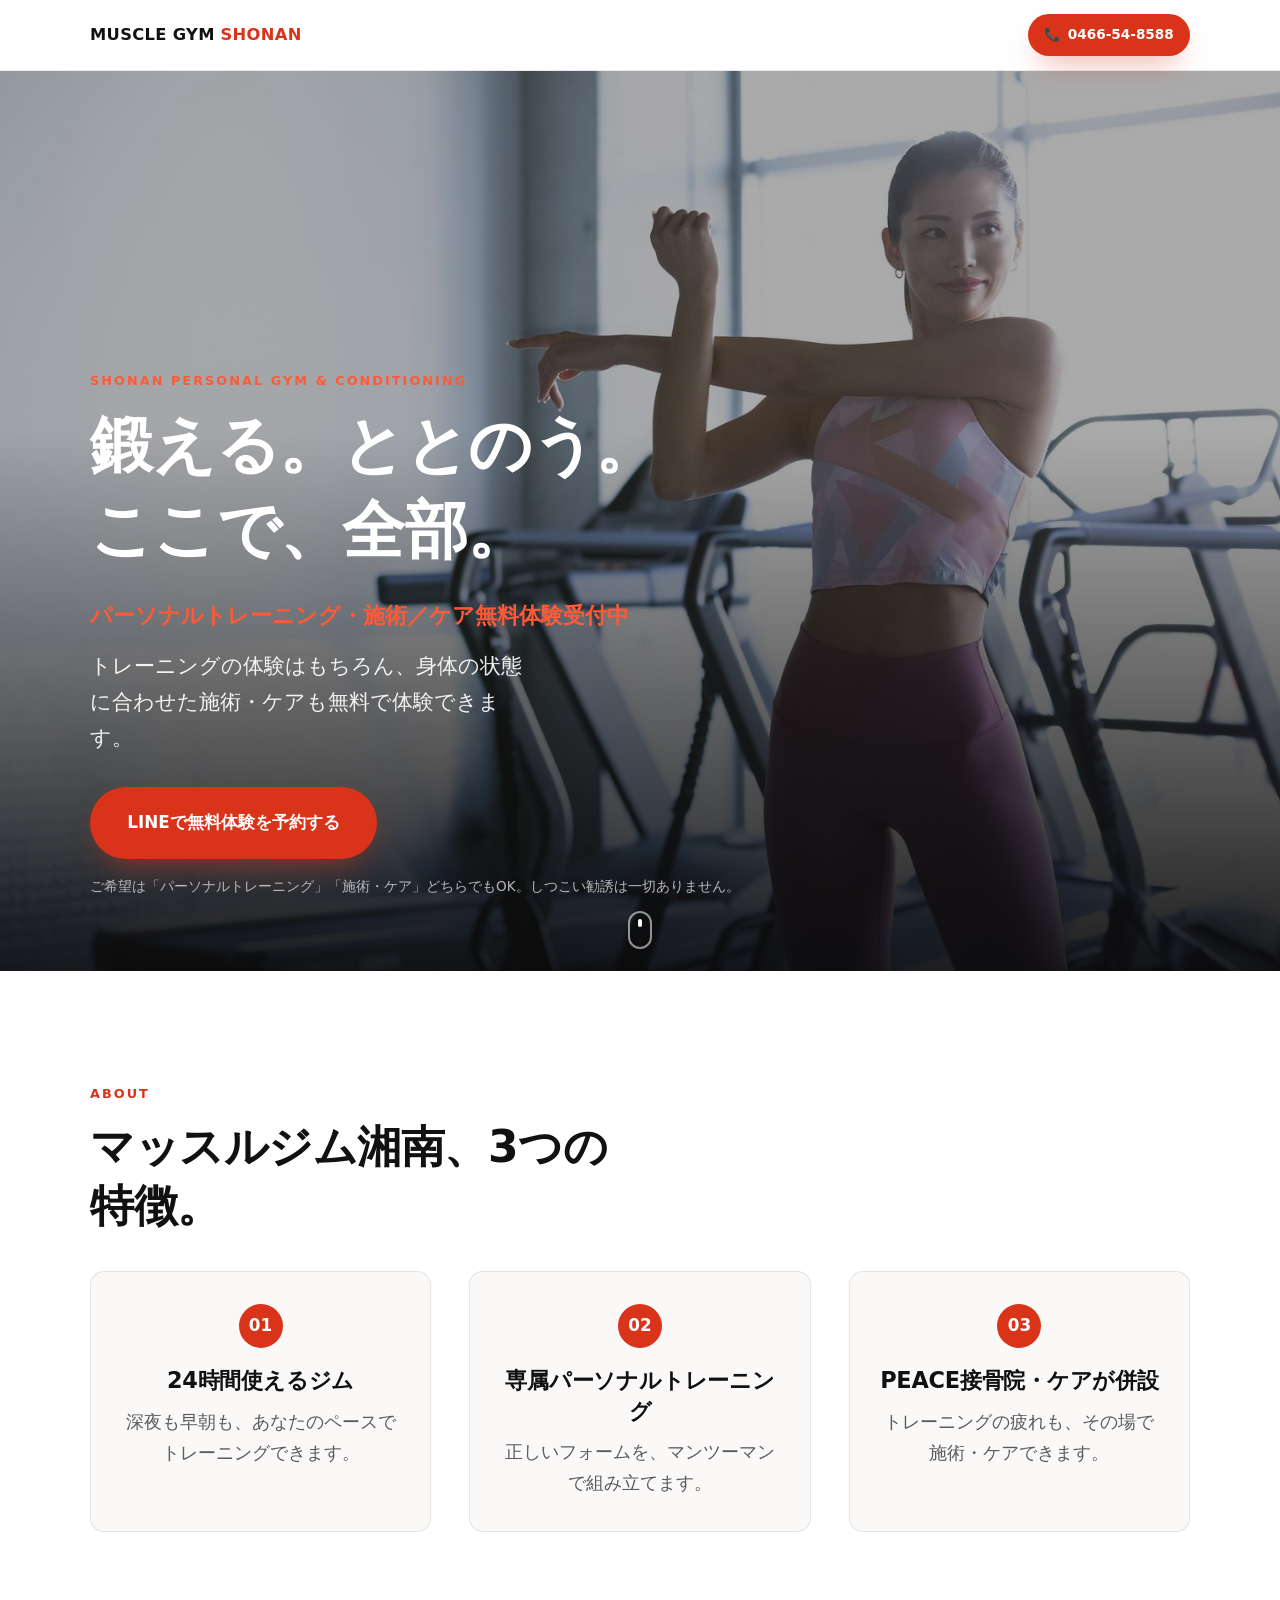
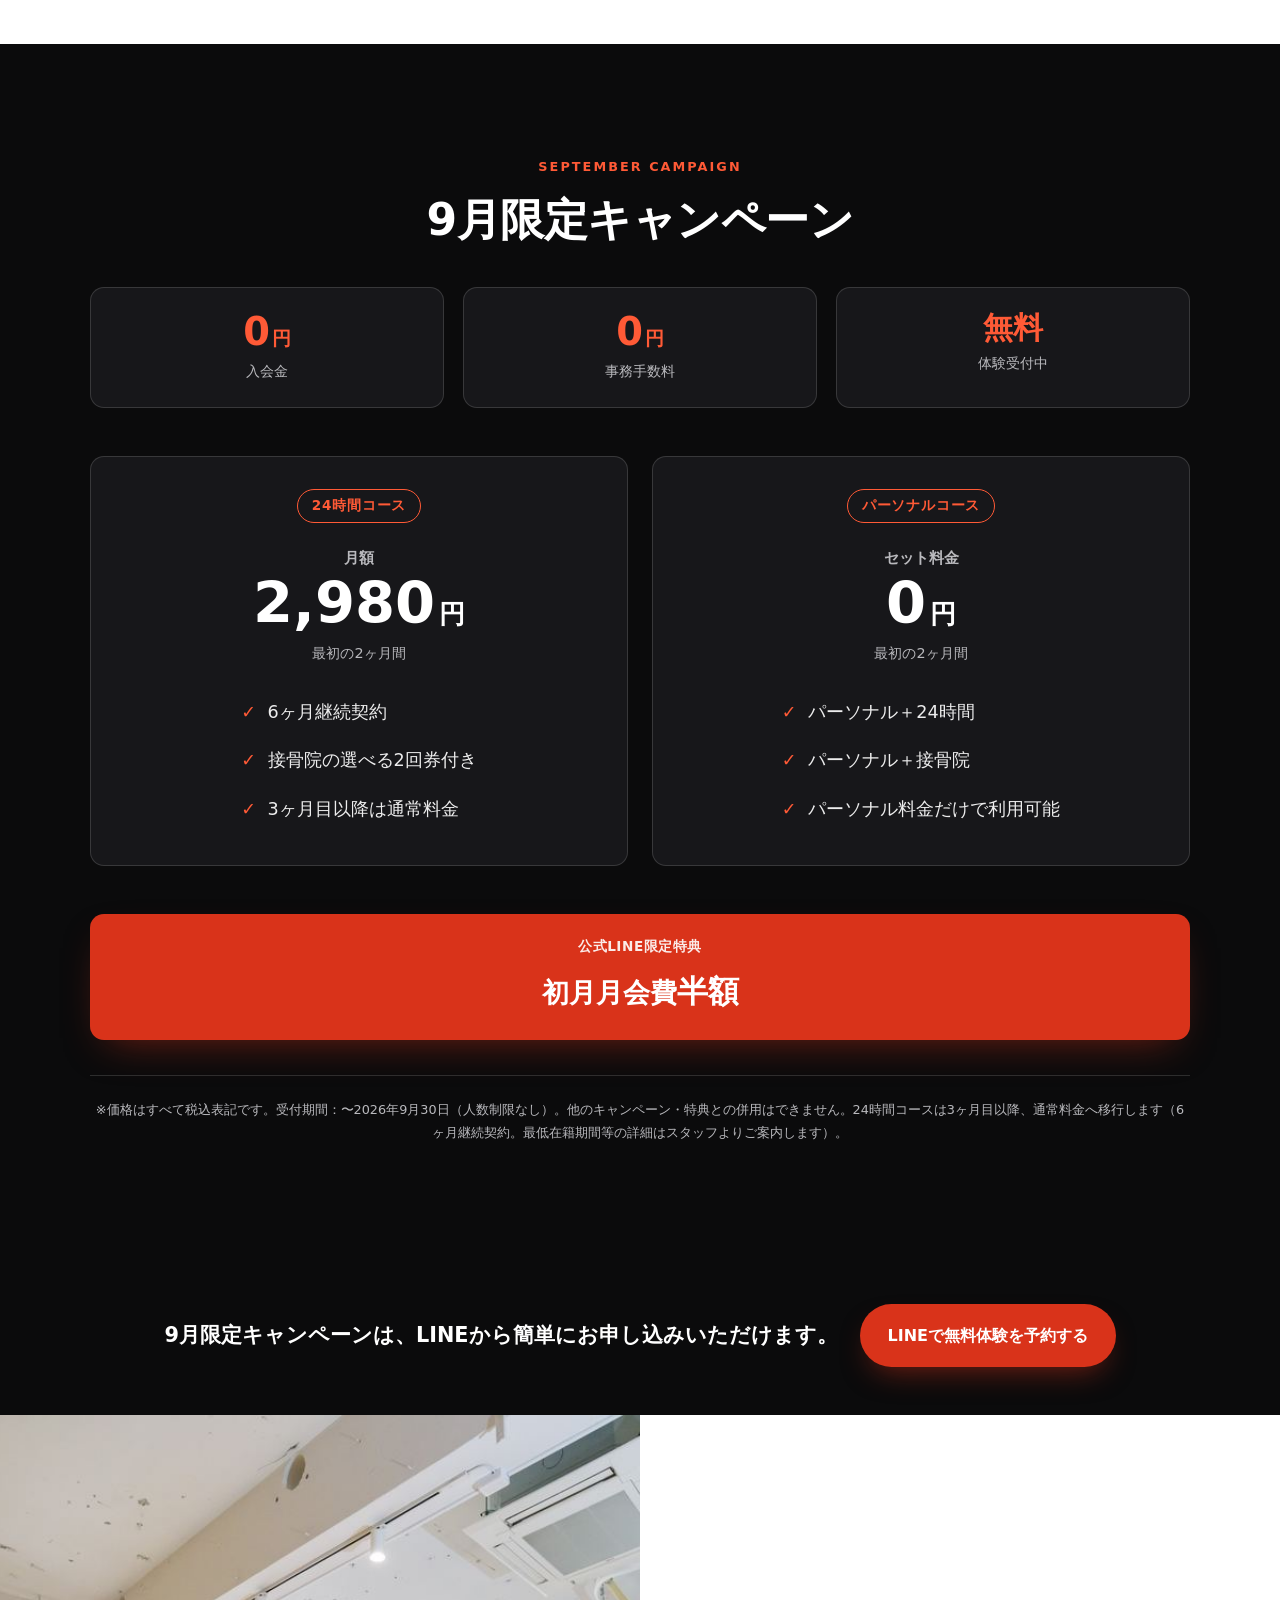
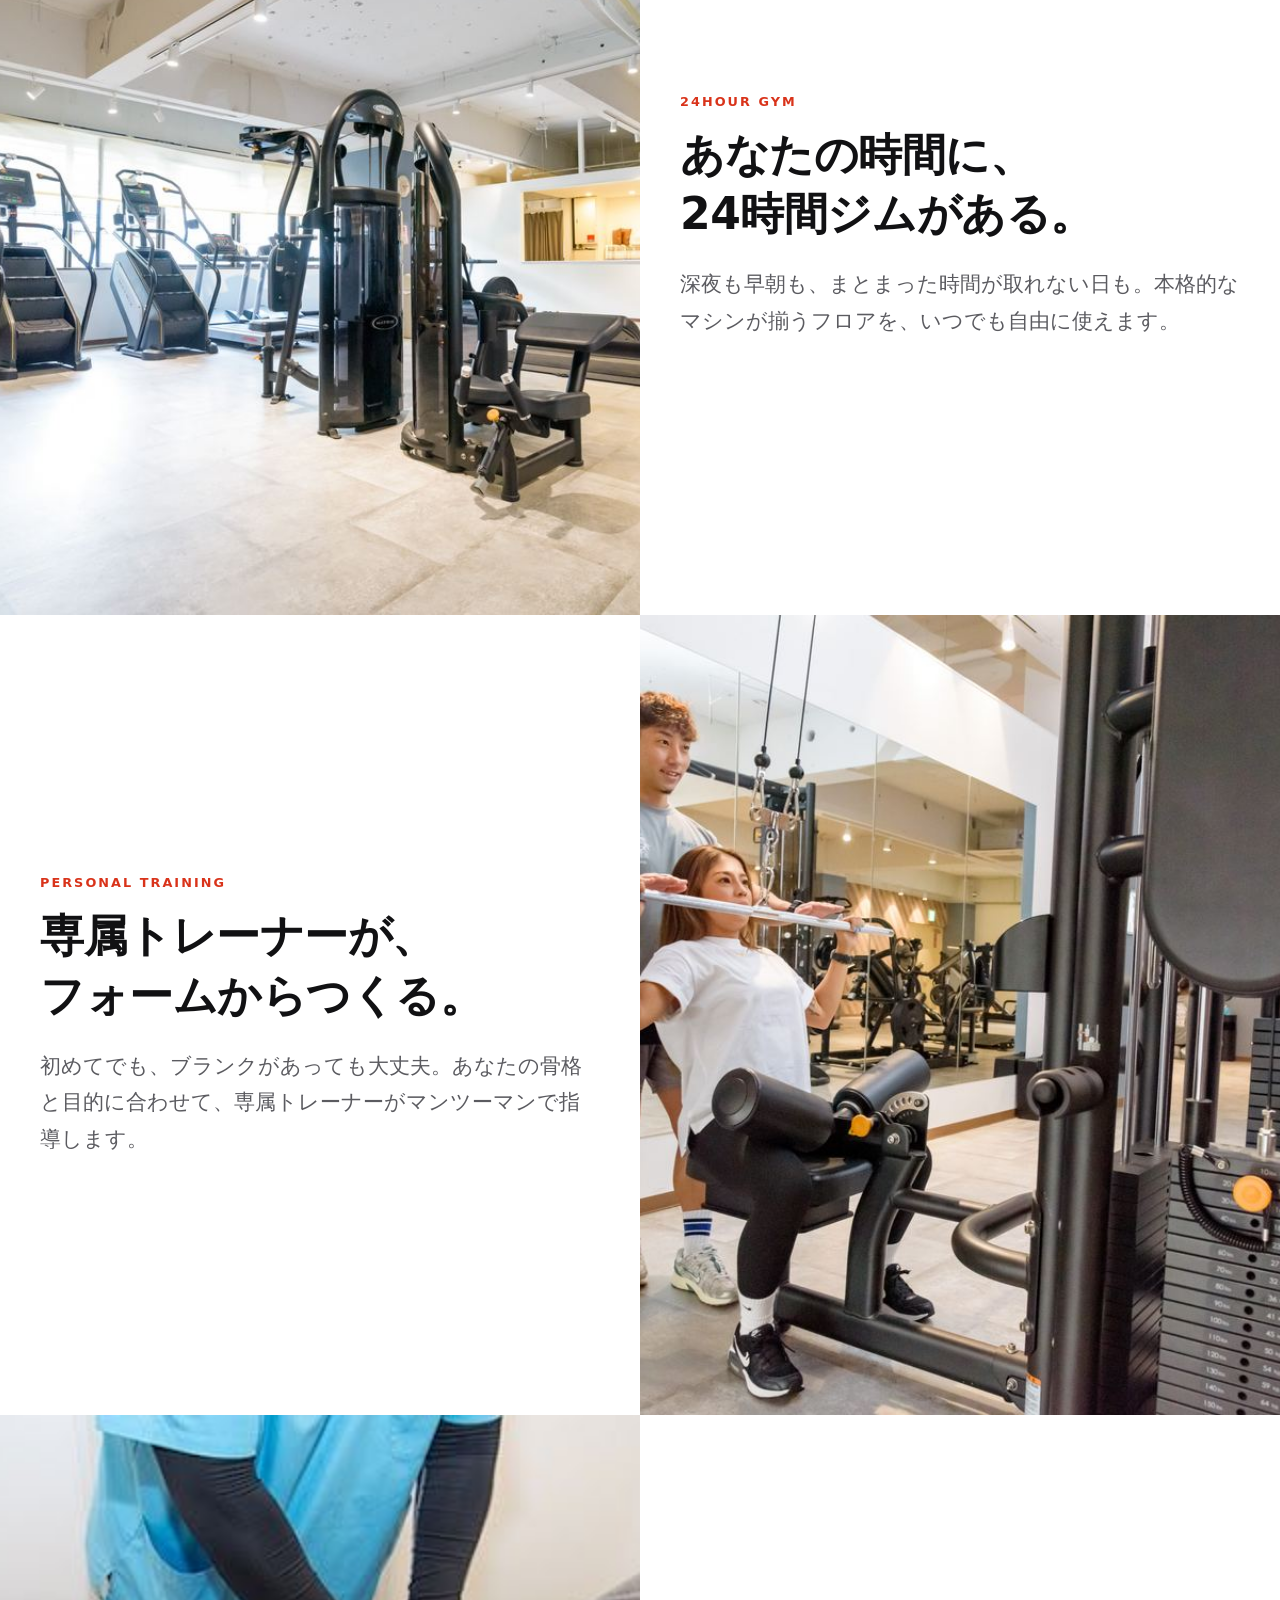
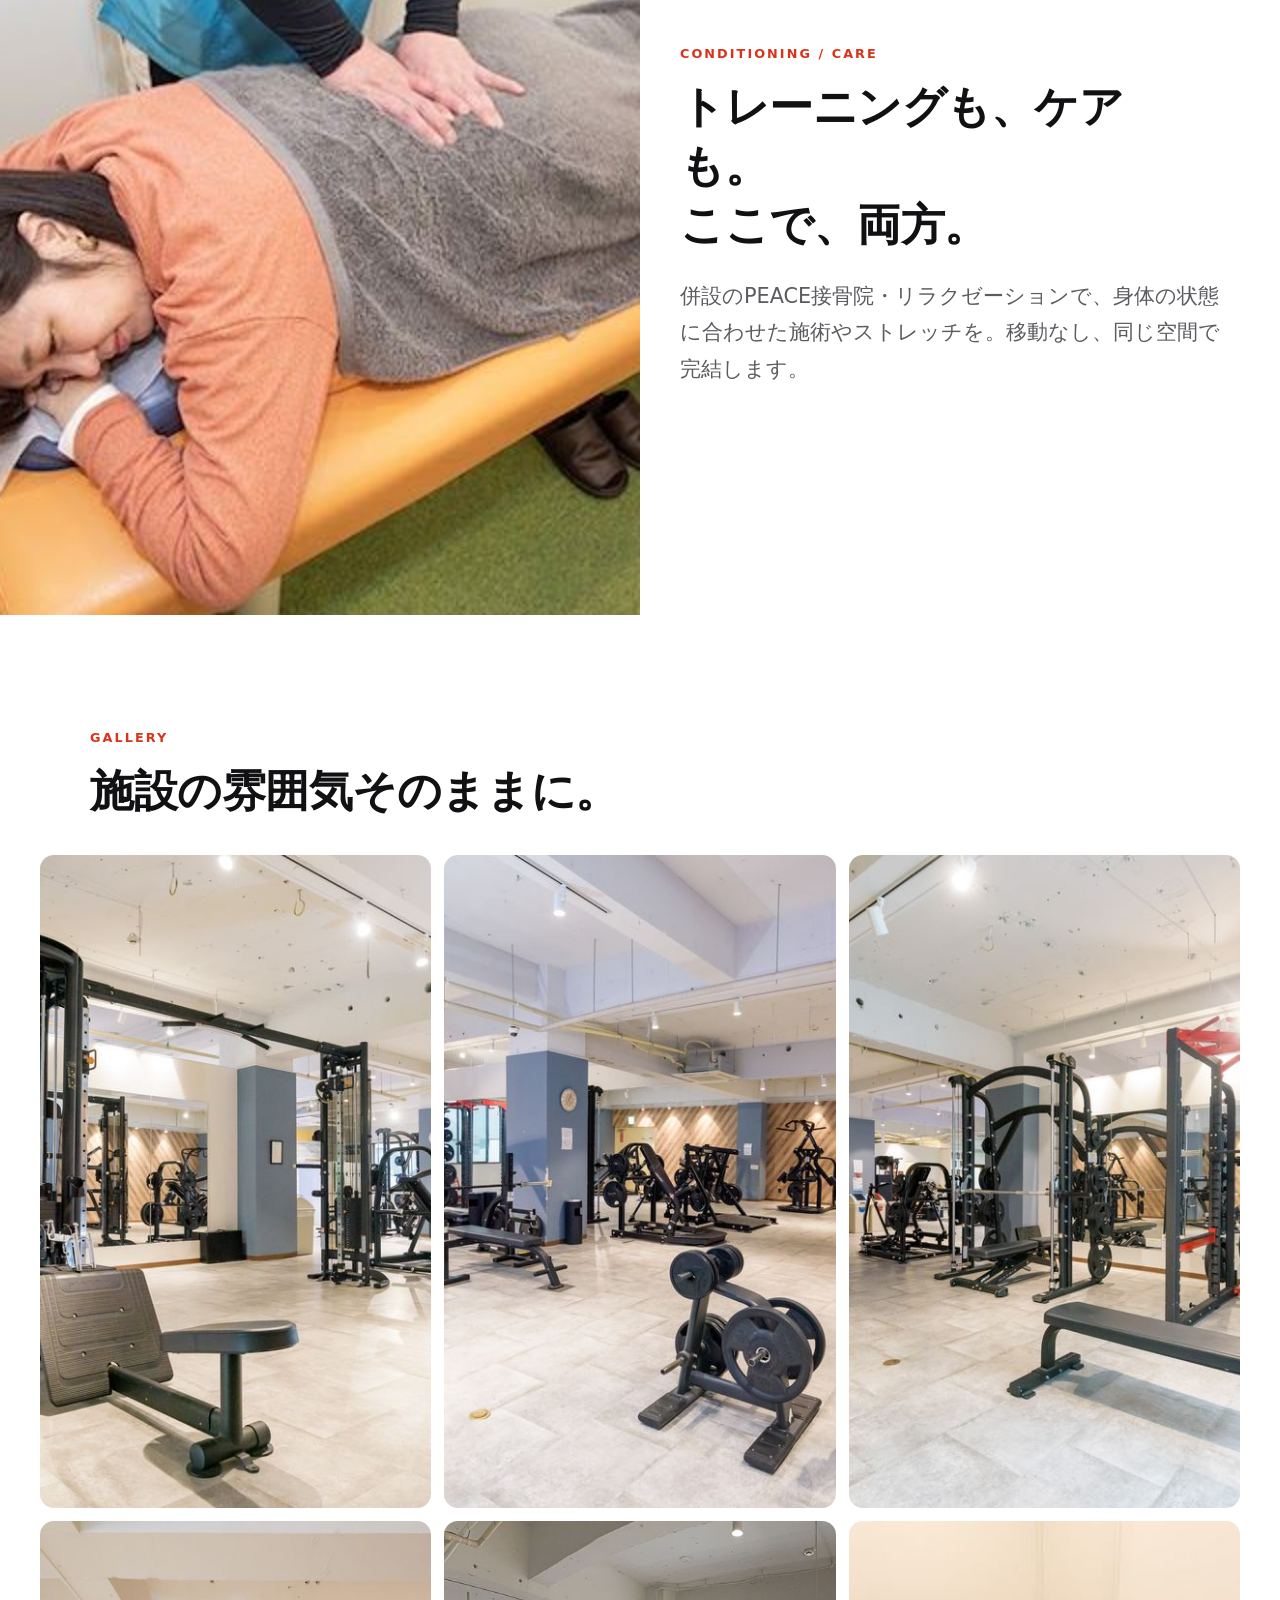
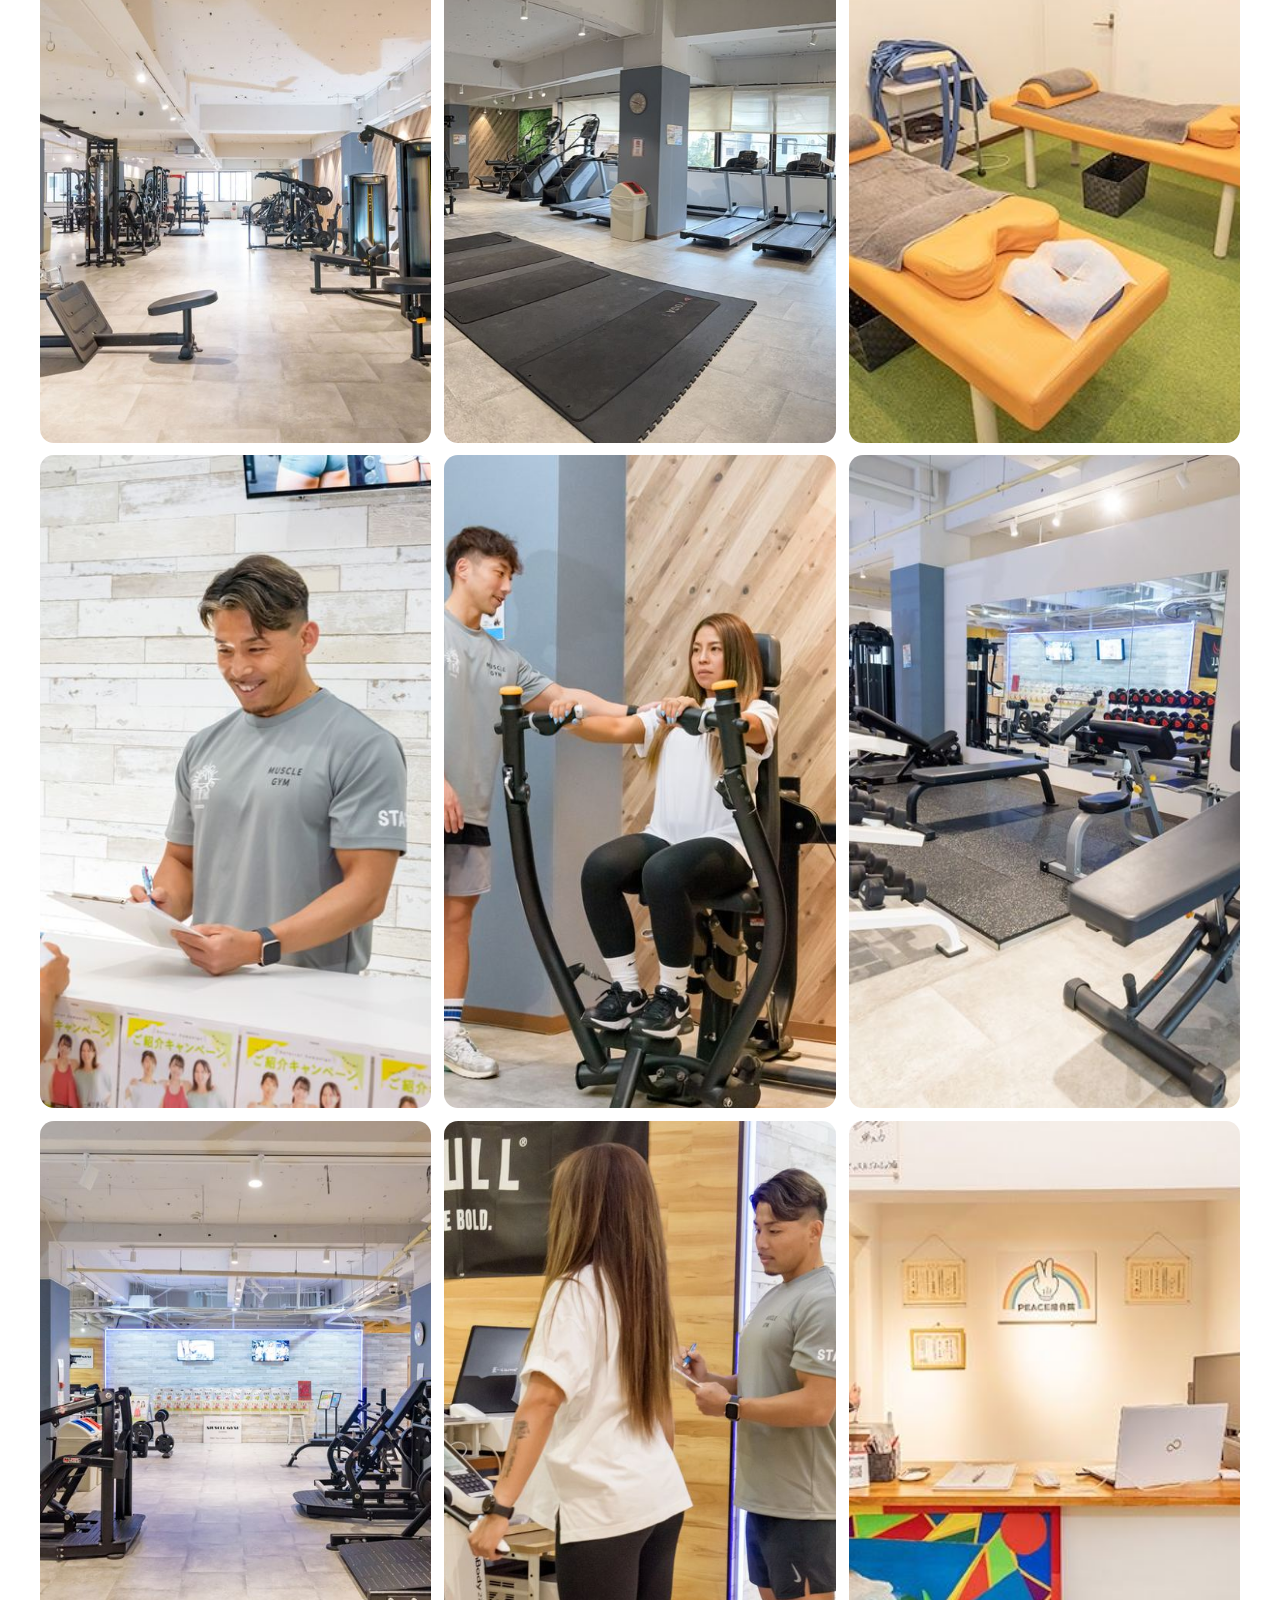
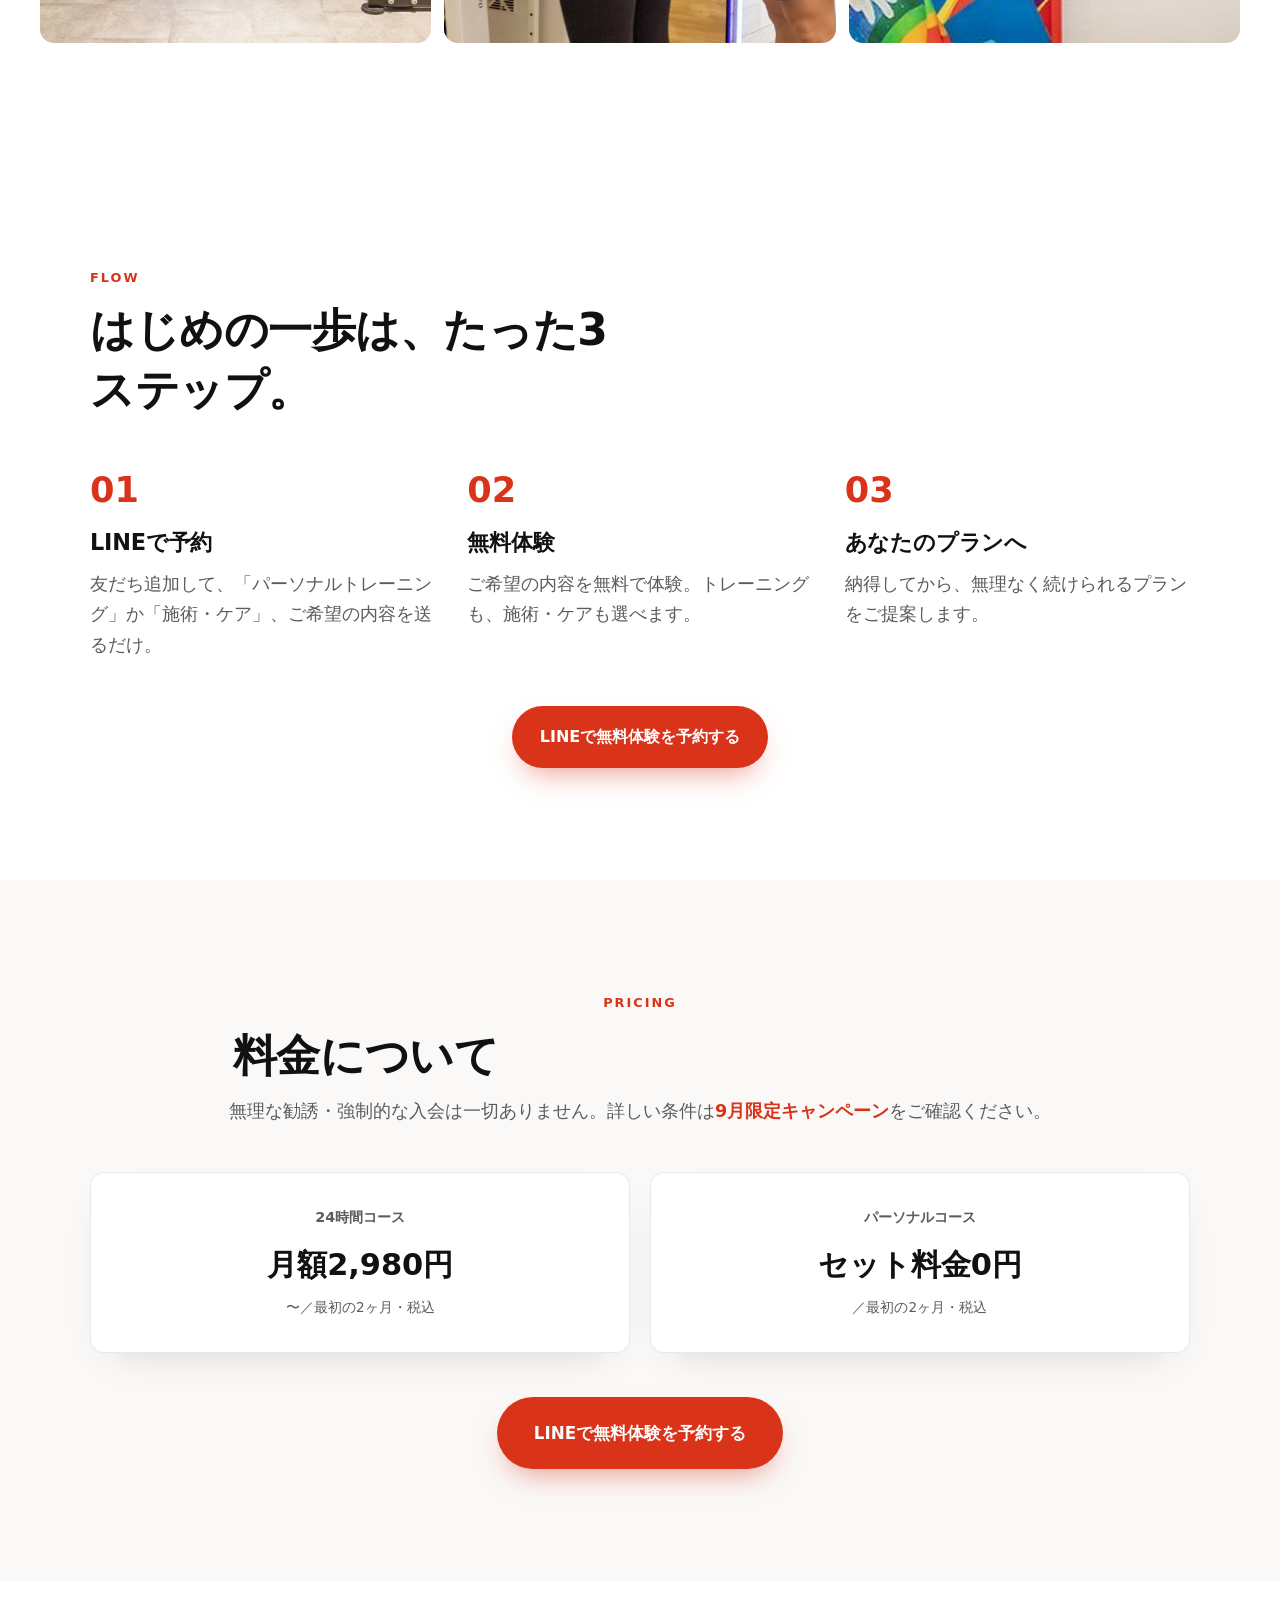
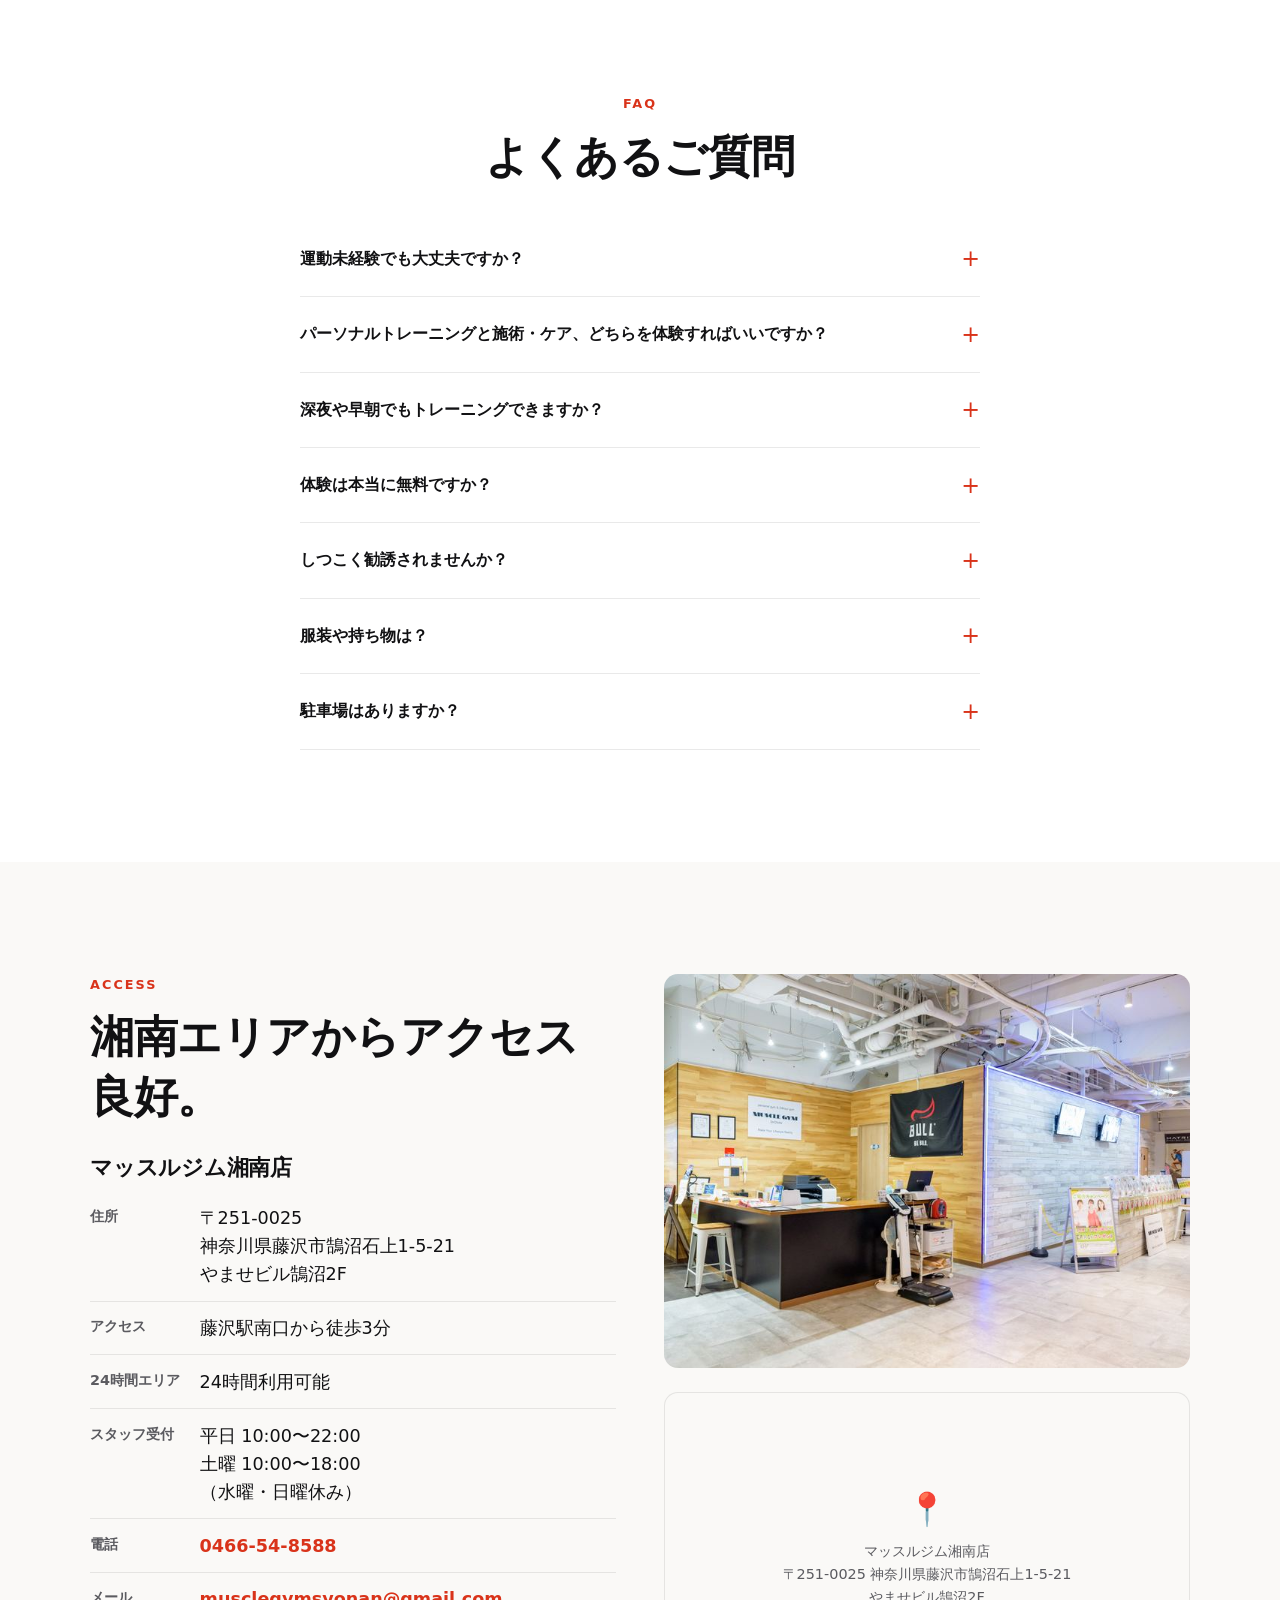
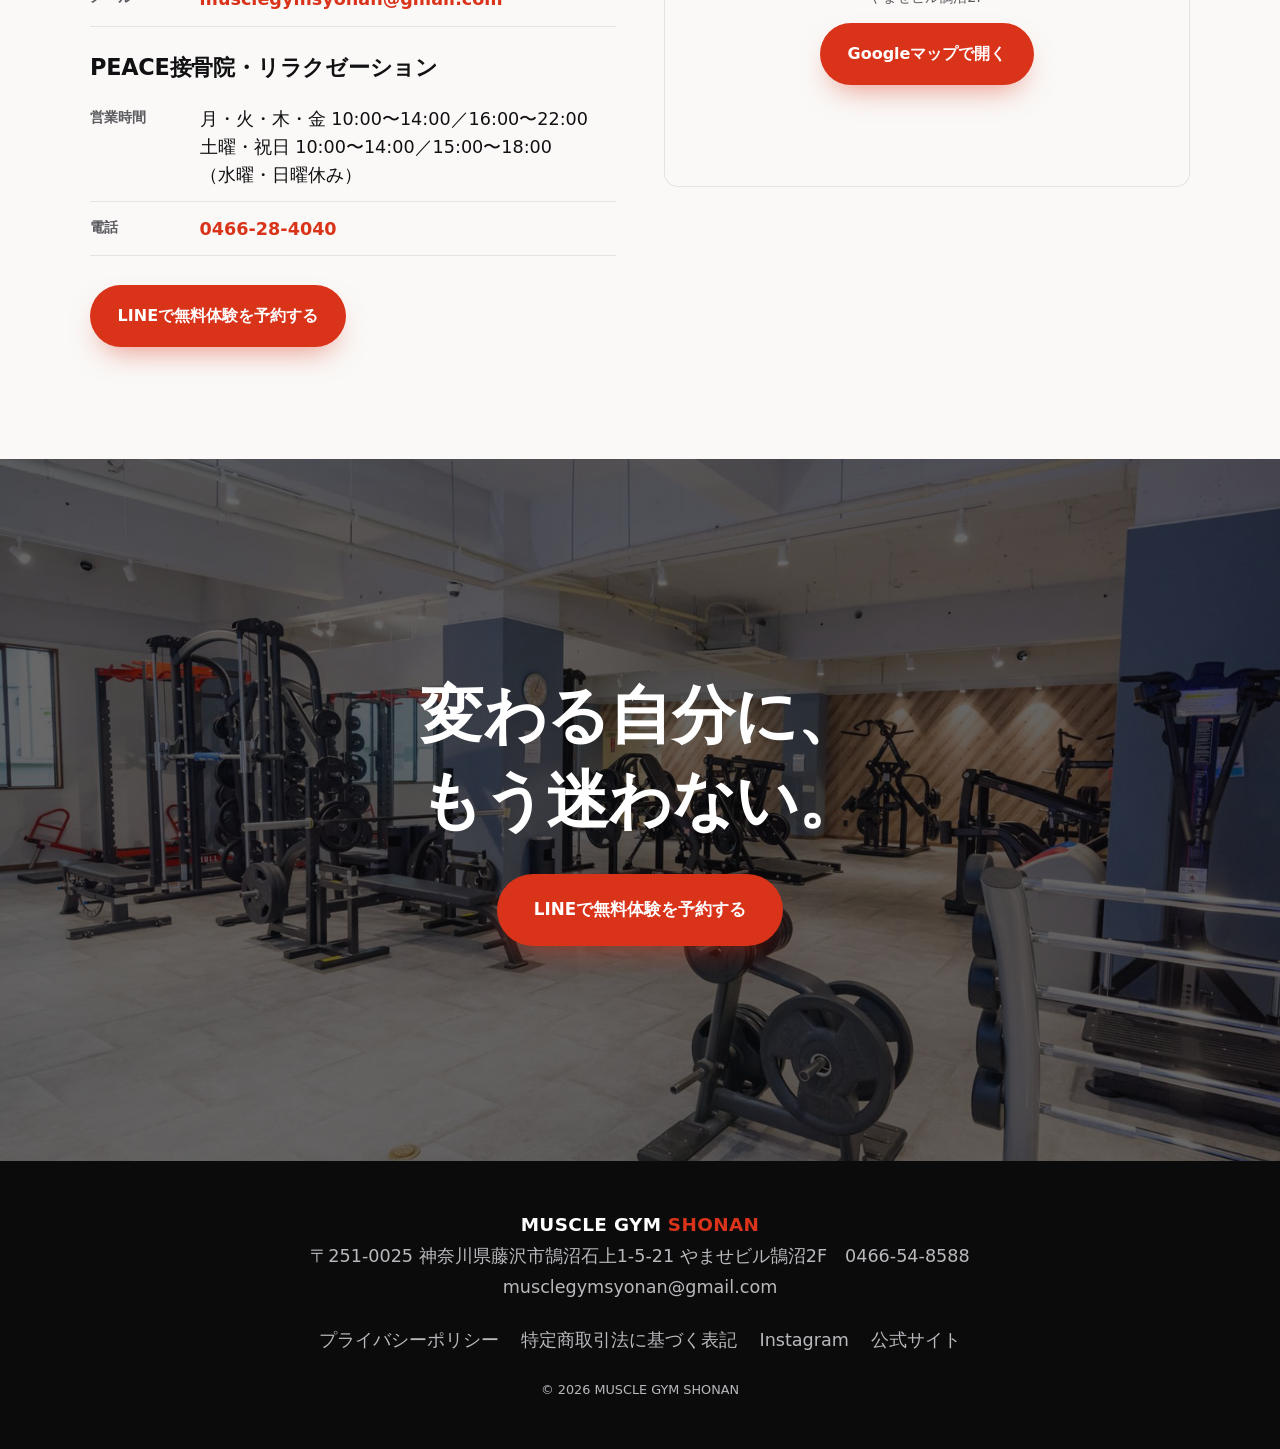
==== commit 8629bdd0: "地図の灰色エラー表示を解消し、固定CTAバーがフッター末尾に重ならないよう修正 【1. 受付写真下の灰色エラー表示】 APIキー不要の簡易Googleマップ埋め込み（google.com/maps?q" ====
--- a/index.html
+++ b/index.html
@@ -446,15 +446,11 @@
              sizes="(min-width: 900px) 50vw, 100vw"
              width="1000" height="750" loading="lazy" decoding="async"
              alt="受付カウンターとジムのロゴサイン">
-        <div class="access__map">
-          <iframe
-            title="マッスルジム湘南店 地図"
-            src="https://www.google.com/maps?q=%E3%83%9E%E3%83%83%E3%82%B9%E3%83%AB%E3%82%B8%E3%83%A0%E6%B9%98%E5%8D%97%E5%BA%97+%E7%A5%9E%E5%A5%88%E5%B7%9D%E7%9C%8C%E8%97%A4%E6%B2%A2%E5%B8%82%E9%B5%A0%E6%B2%BC%E7%9F%B3%E4%B8%8A1-5-21&output=embed"
-            loading="lazy"
-            referrerpolicy="no-referrer-when-downgrade">
-          </iframe>
+        <div class="access__map-card">
+          <span class="access__map-icon" aria-hidden="true">📍</span>
+          <p class="access__map-text">マッスルジム湘南店<br>〒251-0025 神奈川県藤沢市鵠沼石上1-5-21<br>やませビル鵠沼2F</p>
+          <a class="btn btn--cta" data-cta="map_access" href="https://maps.app.goo.gl/jGoT6titYX6oD2bq7" target="_blank" rel="noopener">Googleマップで開く</a>
         </div>
-        <a class="btn btn--ghost access__map-link" data-cta="map_access" href="https://maps.app.goo.gl/jGoT6titYX6oD2bq7" target="_blank" rel="noopener">Googleマップで開く</a>
       </div>
     </div>
   </section>
--- a/assets/css/style-20260903.css
+++ b/assets/css/style-20260903.css
@@ -275,7 +275,7 @@
 .feature-card p { color: var(--muted); }
 
 /* ---------- Campaign (9月限定キャンペーン) ---------- */
-.campaign { background: var(--night); color: #fff; padding-block: var(--section-y); }
+.campaign { background: var(--night); color: #fff; padding-block: var(--section-y); scroll-margin-top: 90px; }
 .campaign .wrap > .eyebrow, .campaign .wrap > .section-title { text-align: center; }
 .campaign .section-title { margin-inline: auto; margin-bottom: clamp(1.8rem, 3vw, 2.4rem); }
 
@@ -549,9 +549,24 @@
 @media (max-width: 640px) {
   .access__media img { max-height: 280px; }
 }
-.access__map { border-radius: var(--radius); overflow: hidden; aspect-ratio: 4/3; background: var(--line); max-width: 100%; }
-.access__map iframe { display: block; width: 100%; height: 100%; border: 0; }
-.access__map-link { align-self: flex-start; }
+/* 地図：外部iframe埋め込みは環境によって読み込めない場合があるため使用せず、
+   常に確実に表示される静的カード＋外部マップアプリへのリンクにする */
+.access__map-card {
+  aspect-ratio: 4 / 3;
+  max-width: 100%;
+  border-radius: var(--radius);
+  background: var(--paper-warm);
+  border: 1px solid var(--line);
+  display: flex;
+  flex-direction: column;
+  align-items: center;
+  justify-content: center;
+  gap: 0.9rem;
+  padding: 1.5rem;
+  text-align: center;
+}
+.access__map-icon { font-size: 2rem; line-height: 1; }
+.access__map-text { color: var(--muted); font-size: 0.9rem; line-height: 1.6; }
 
 /* ---------- Closing ---------- */
 .closing {
@@ -570,6 +585,10 @@
 
 /* ---------- Footer ---------- */
 .site-footer { background: var(--night); color: var(--muted-invert); padding-block: 3rem; }
+/* モバイルは画面下部に固定CTAバーが重なるため、フッター下部に逃げ余白を確保 */
+@media (max-width: 899px) {
+  .site-footer { padding-bottom: calc(3rem + 96px + env(safe-area-inset-bottom)); }
+}
 .site-footer__inner { text-align: center; }
 .site-footer__links { display: flex; flex-wrap: wrap; justify-content: center; gap: 1.4rem; margin: 1.4rem 0; }
 .site-footer__links a:hover { color: #fff; }
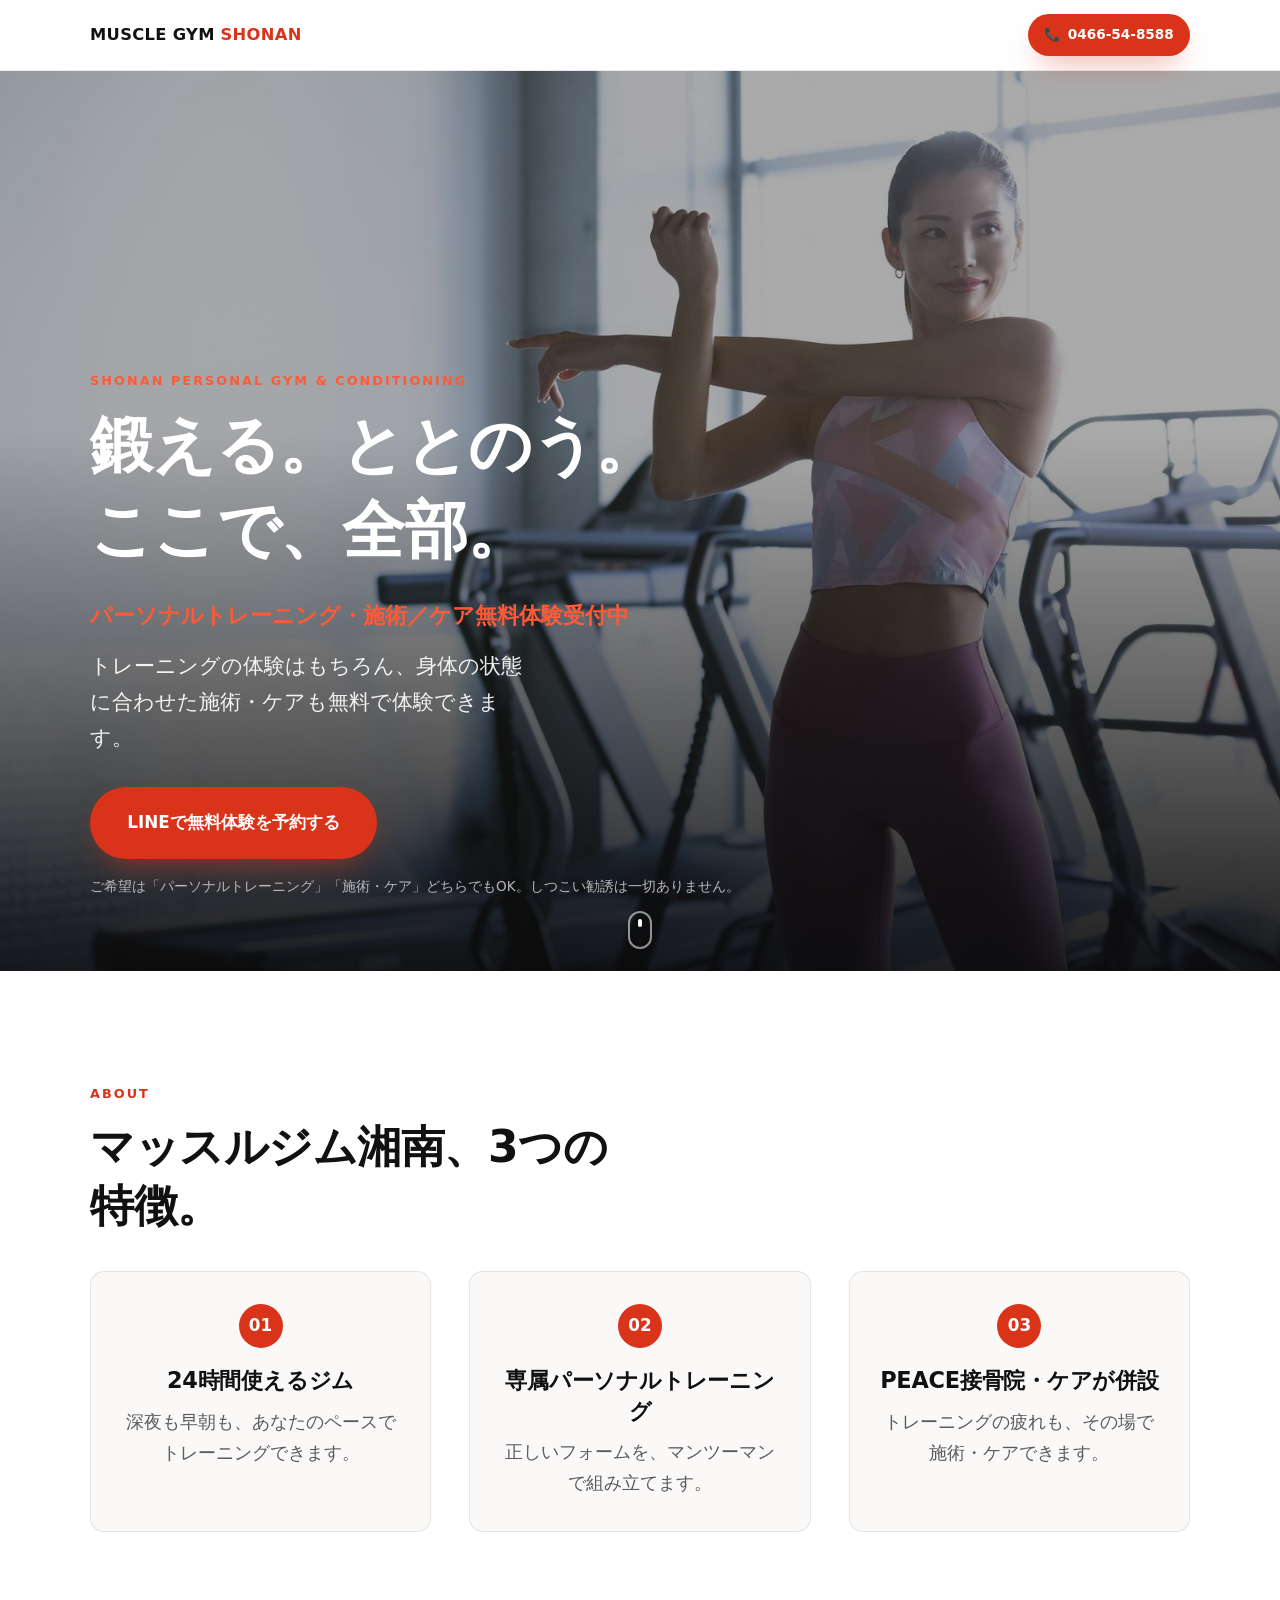
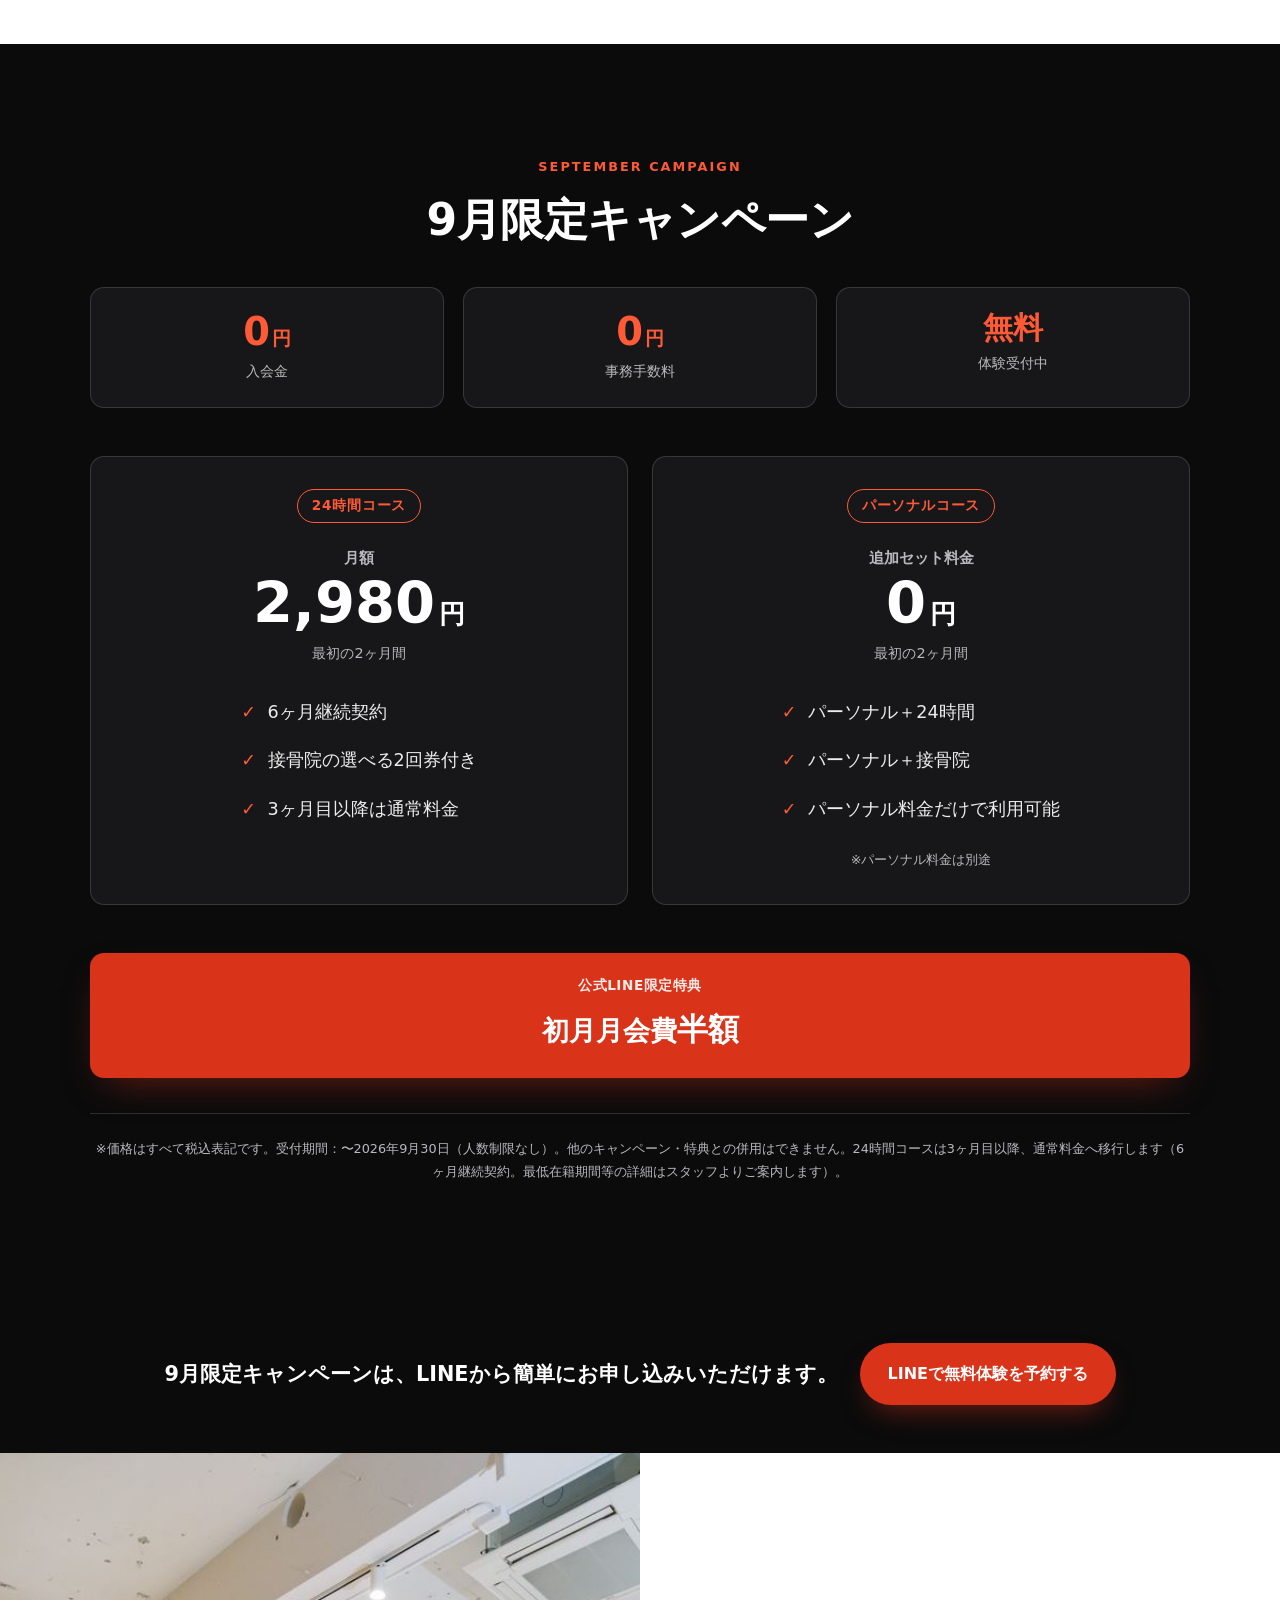
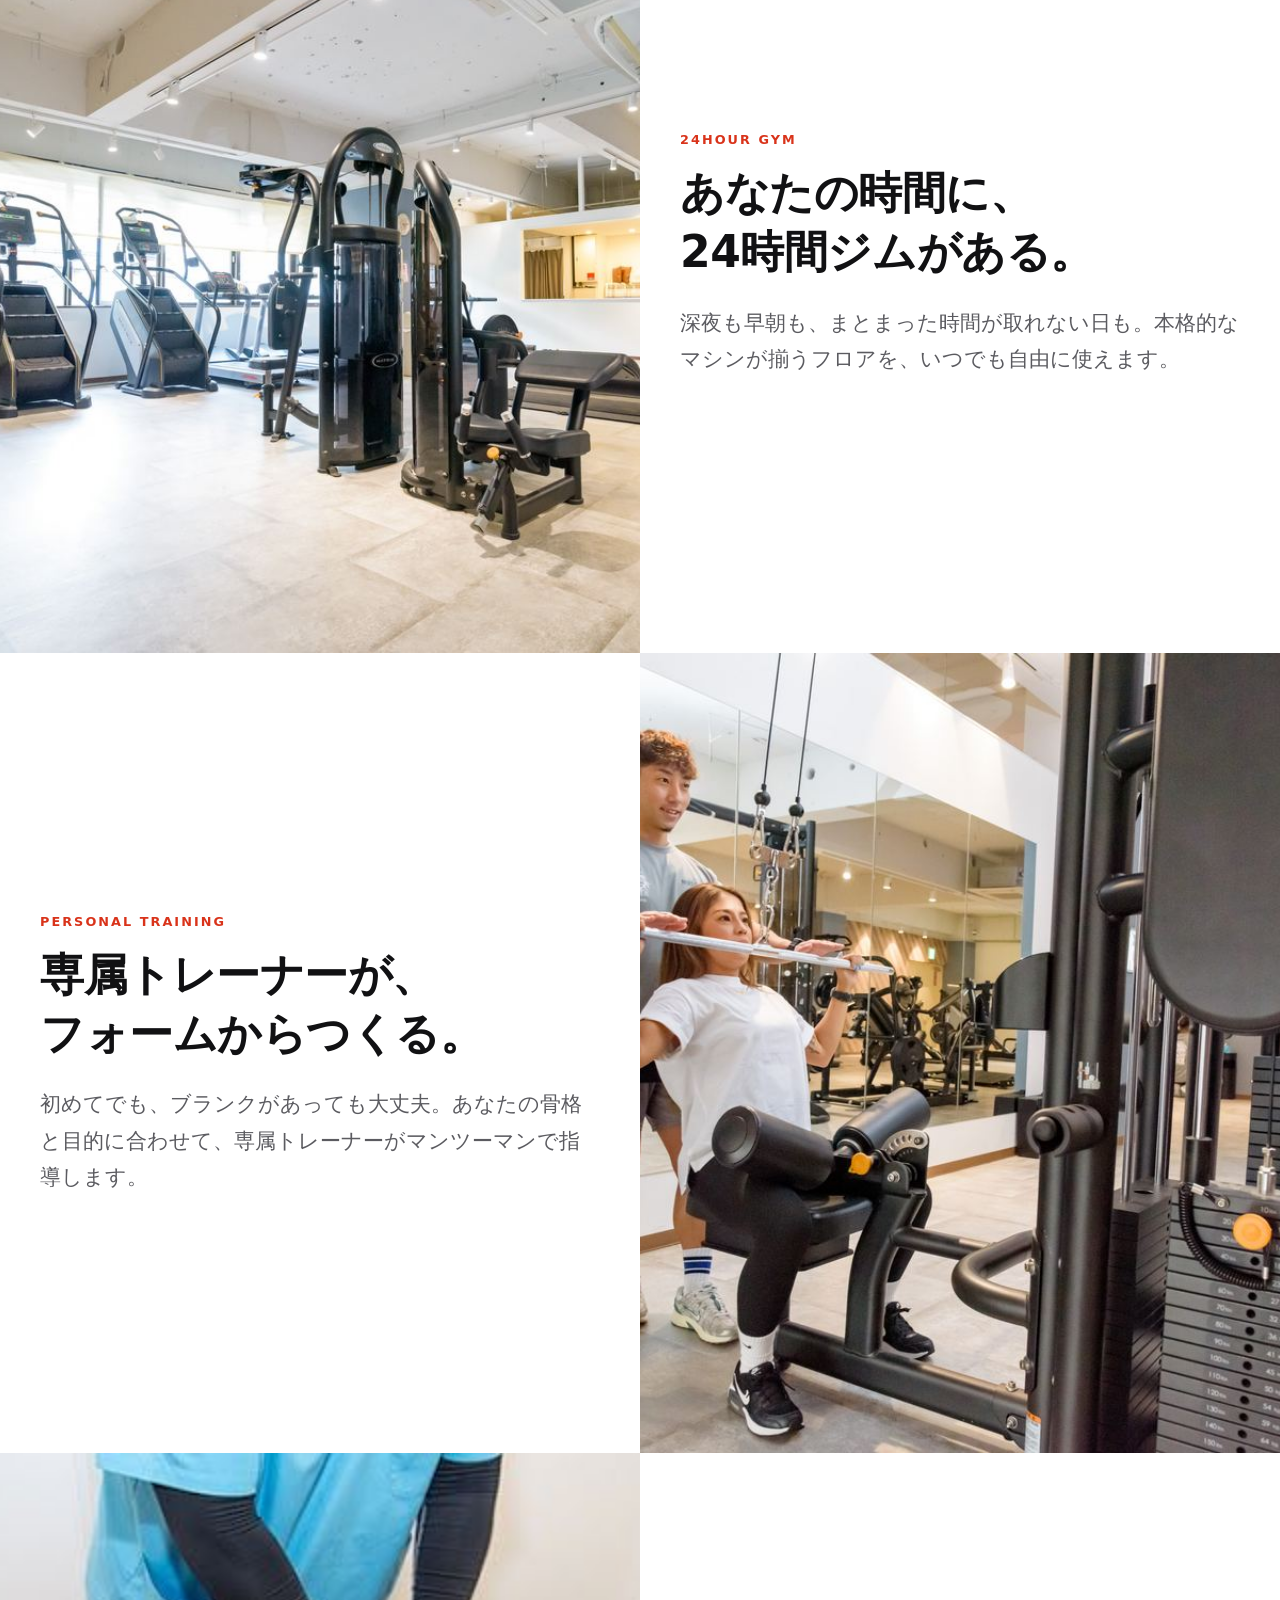
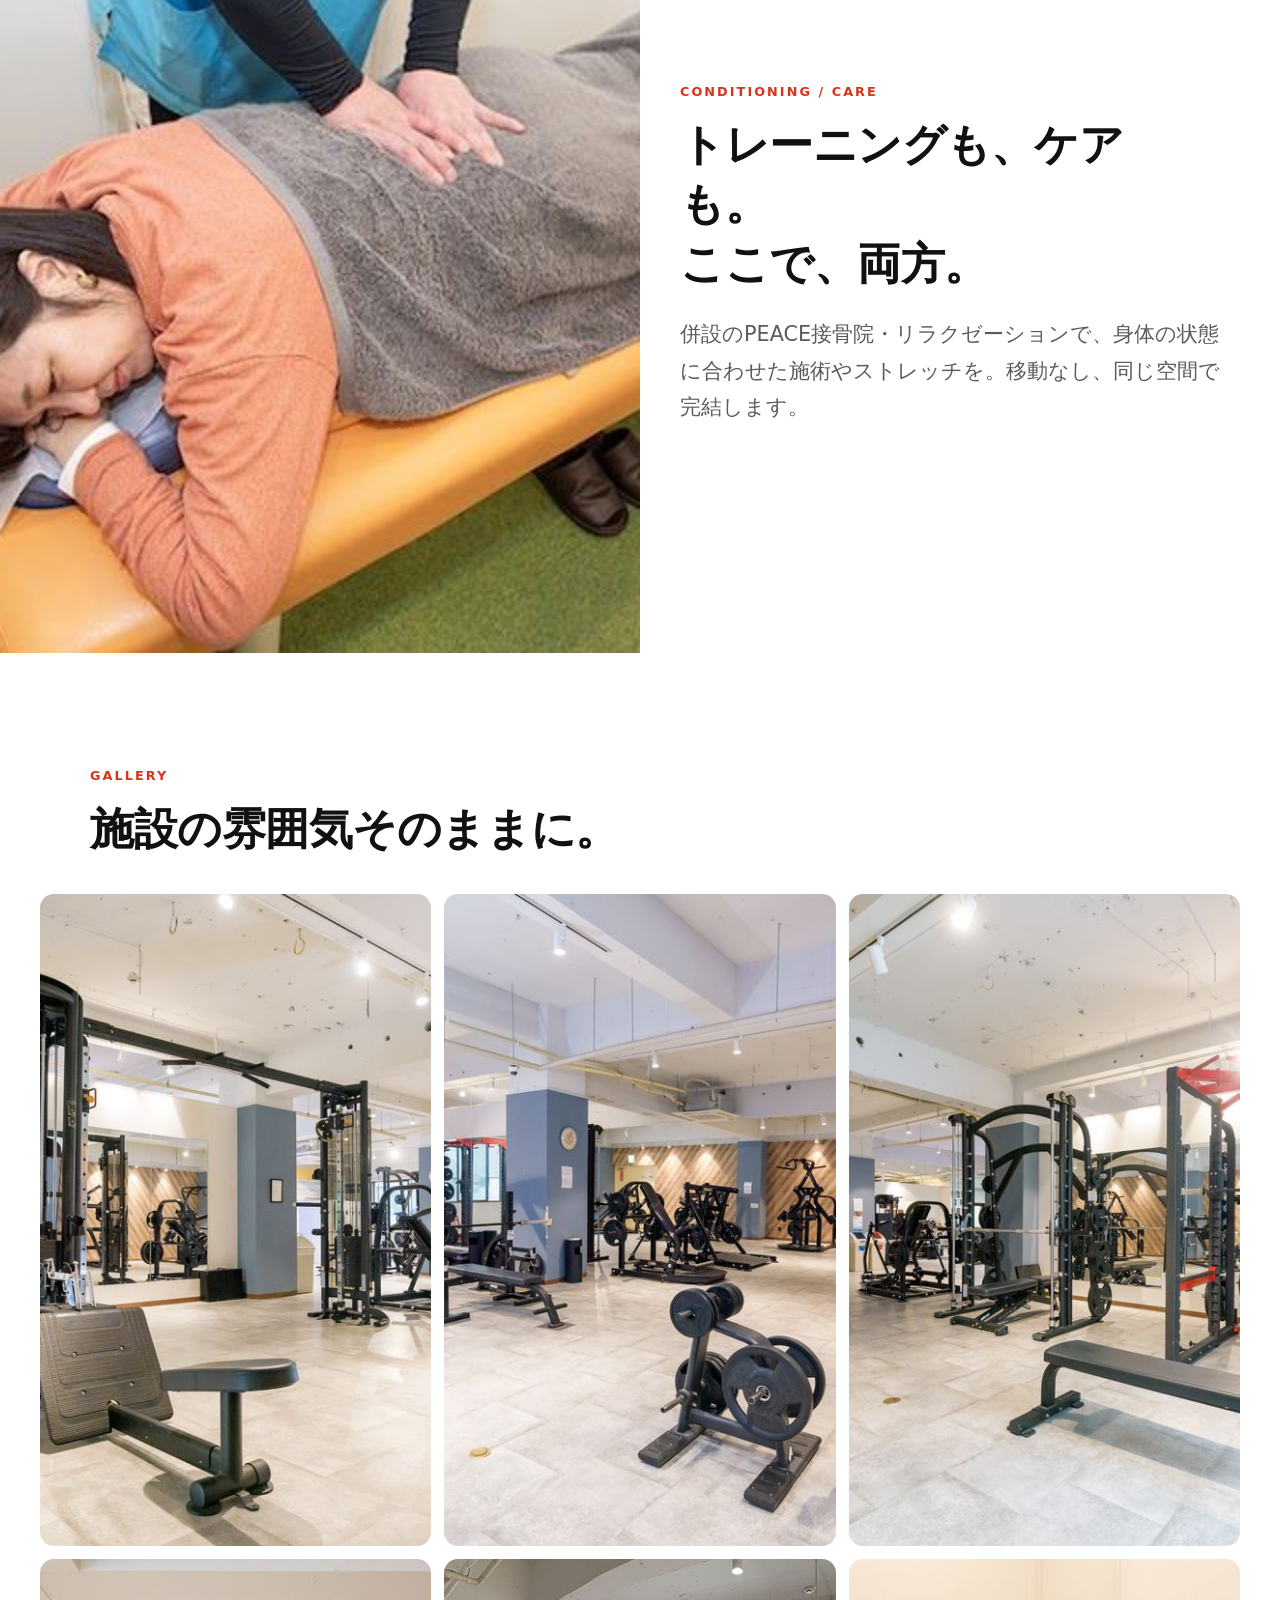
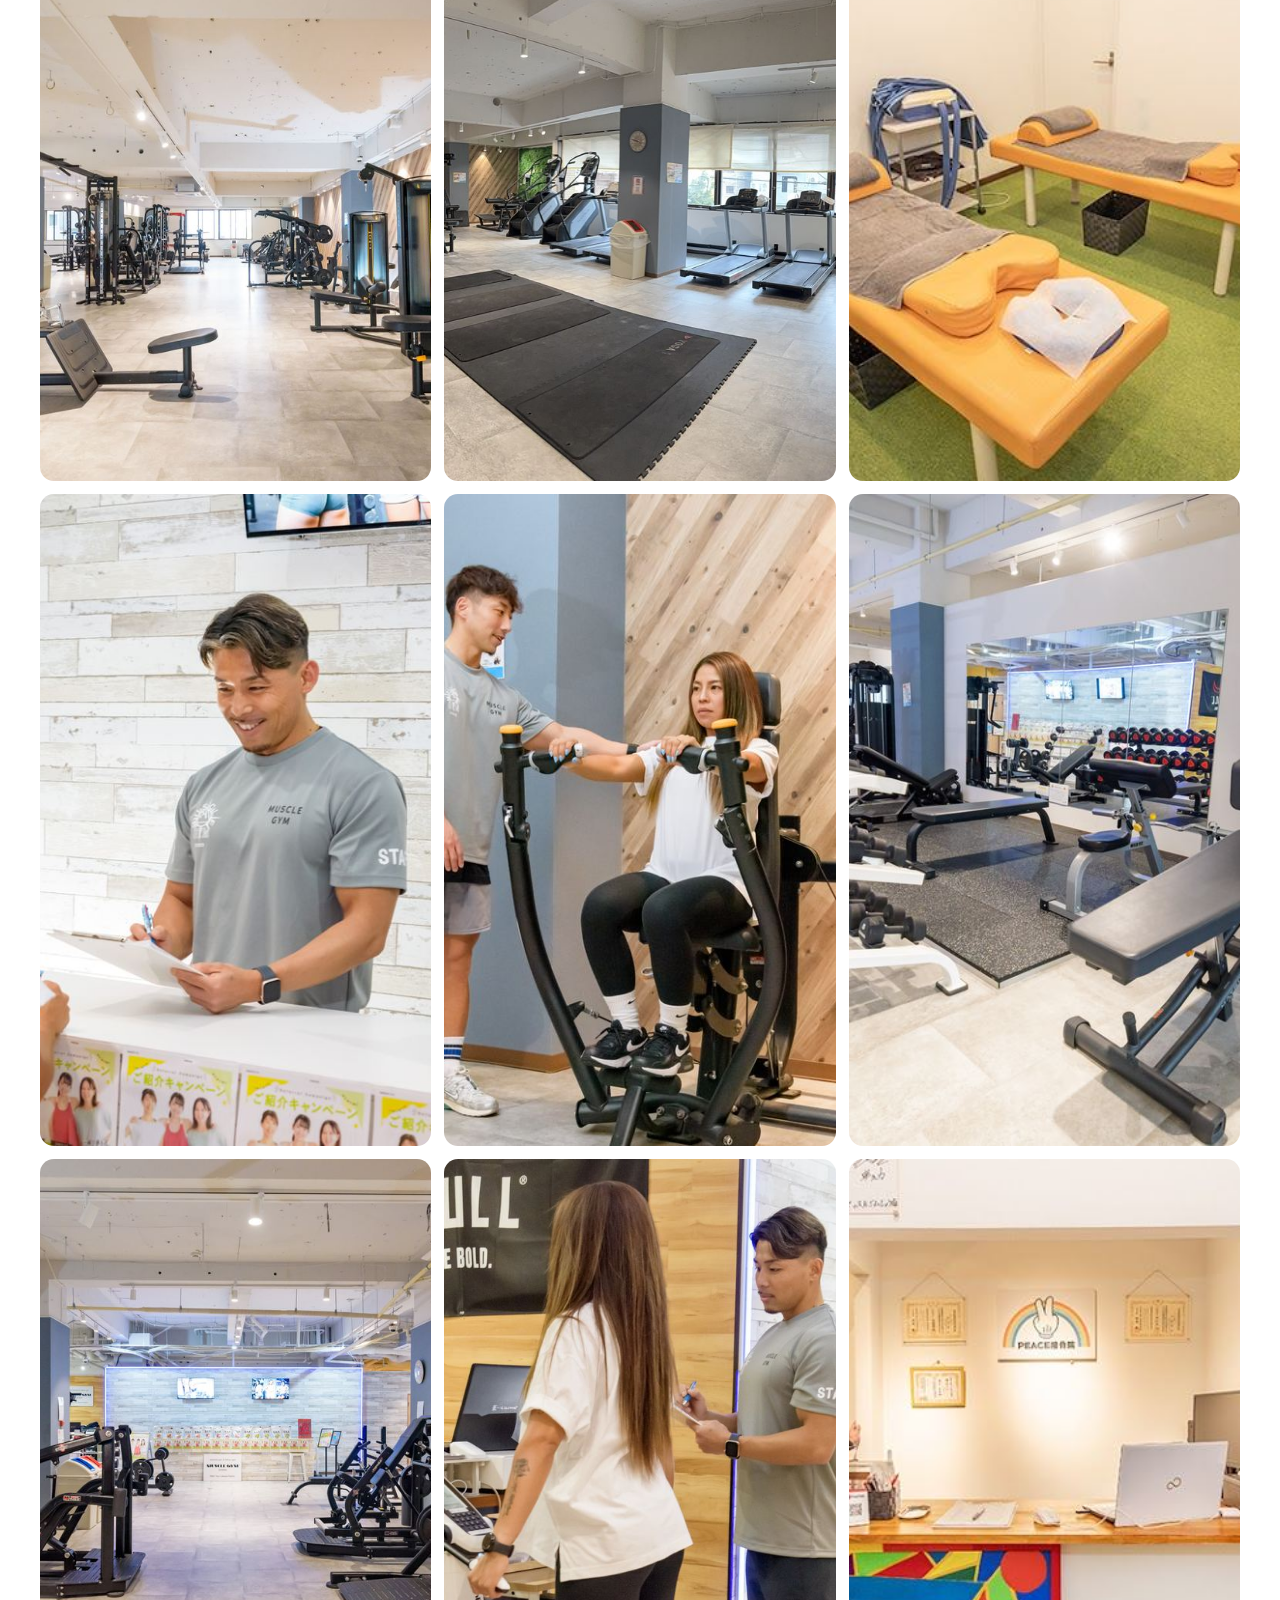
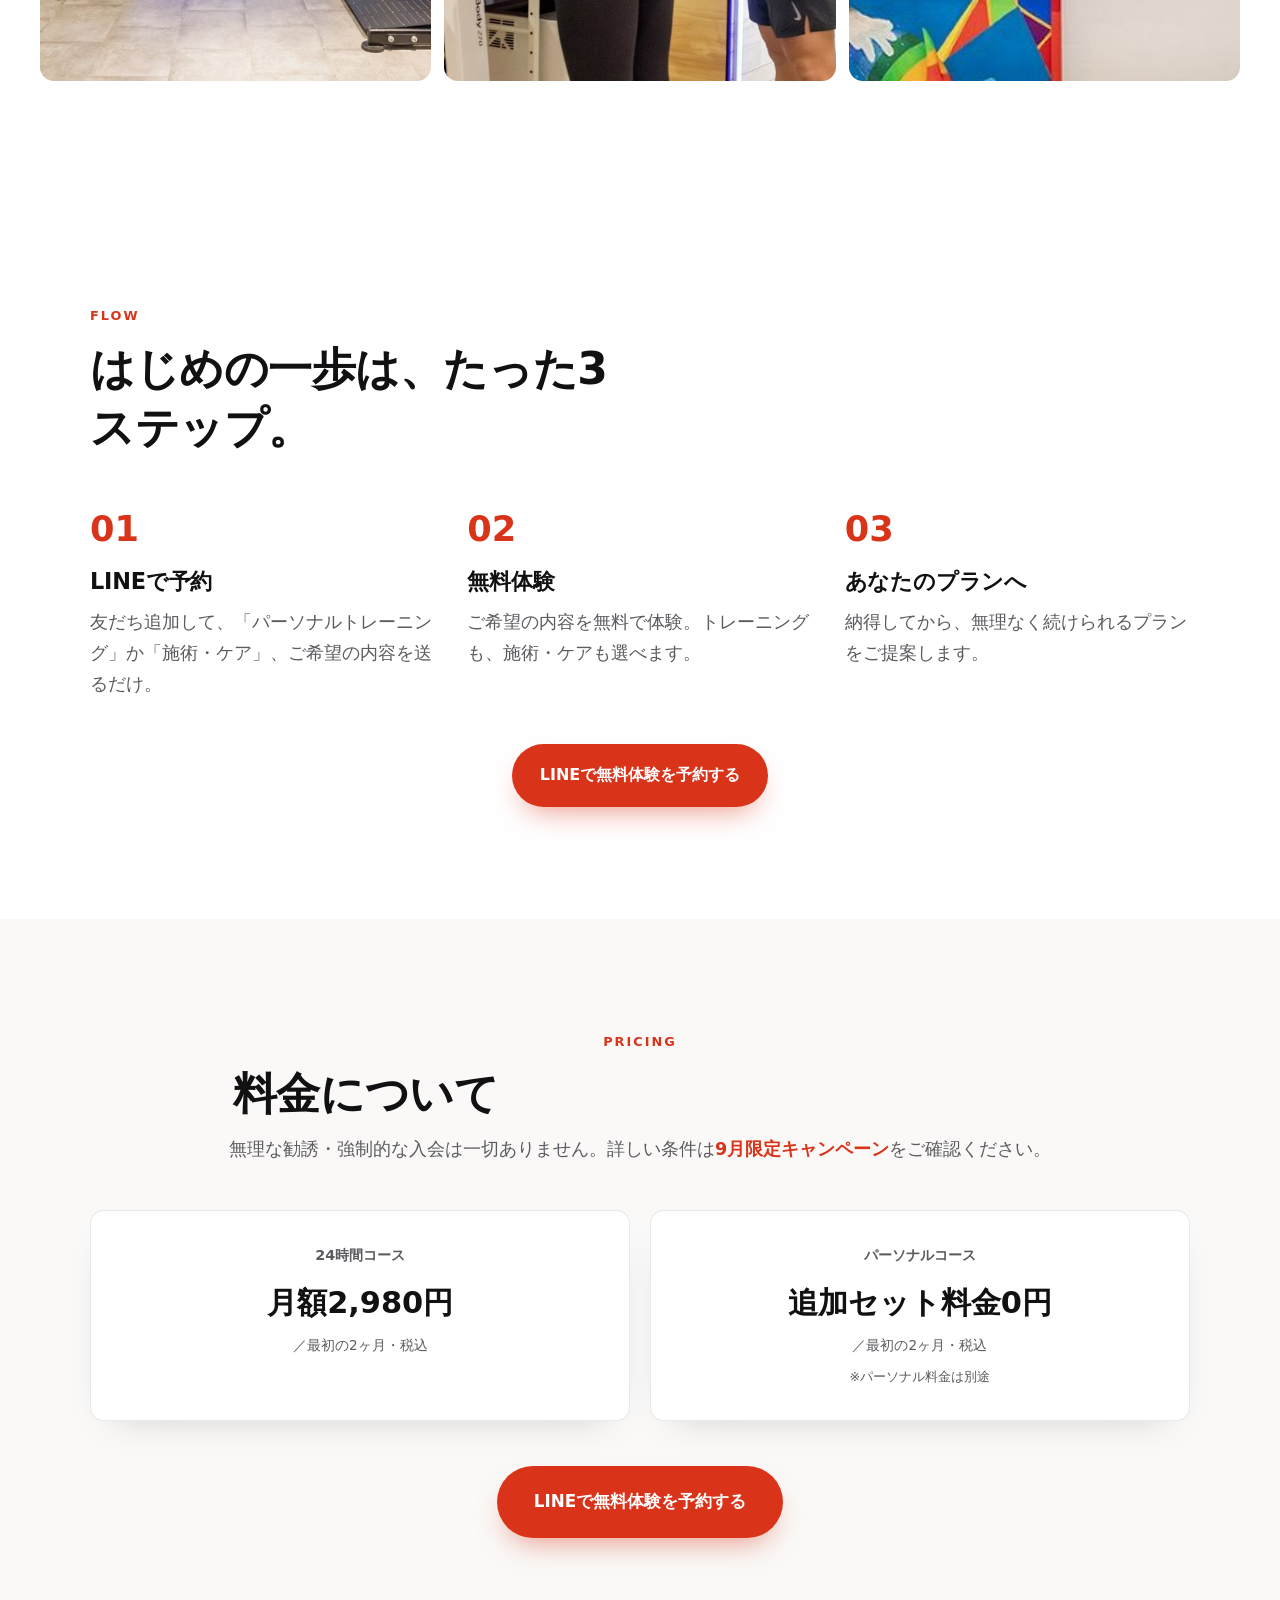
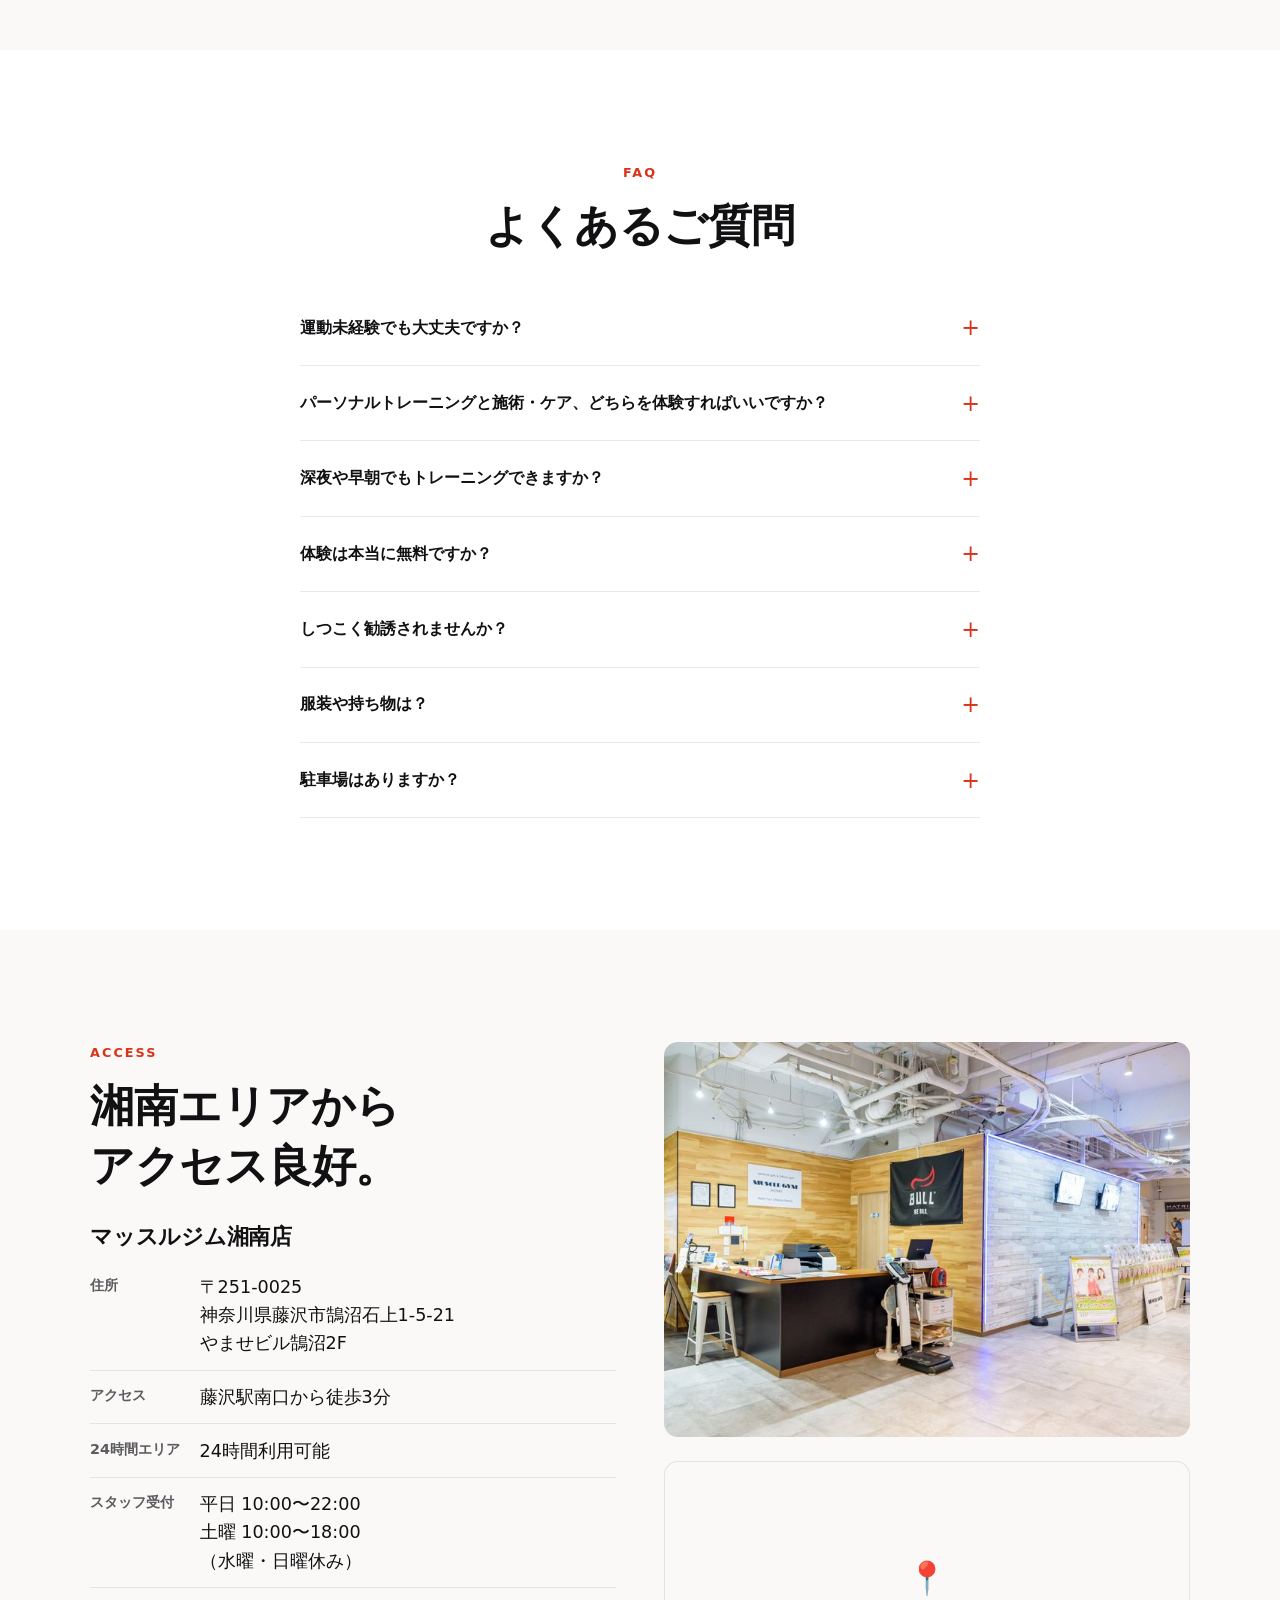
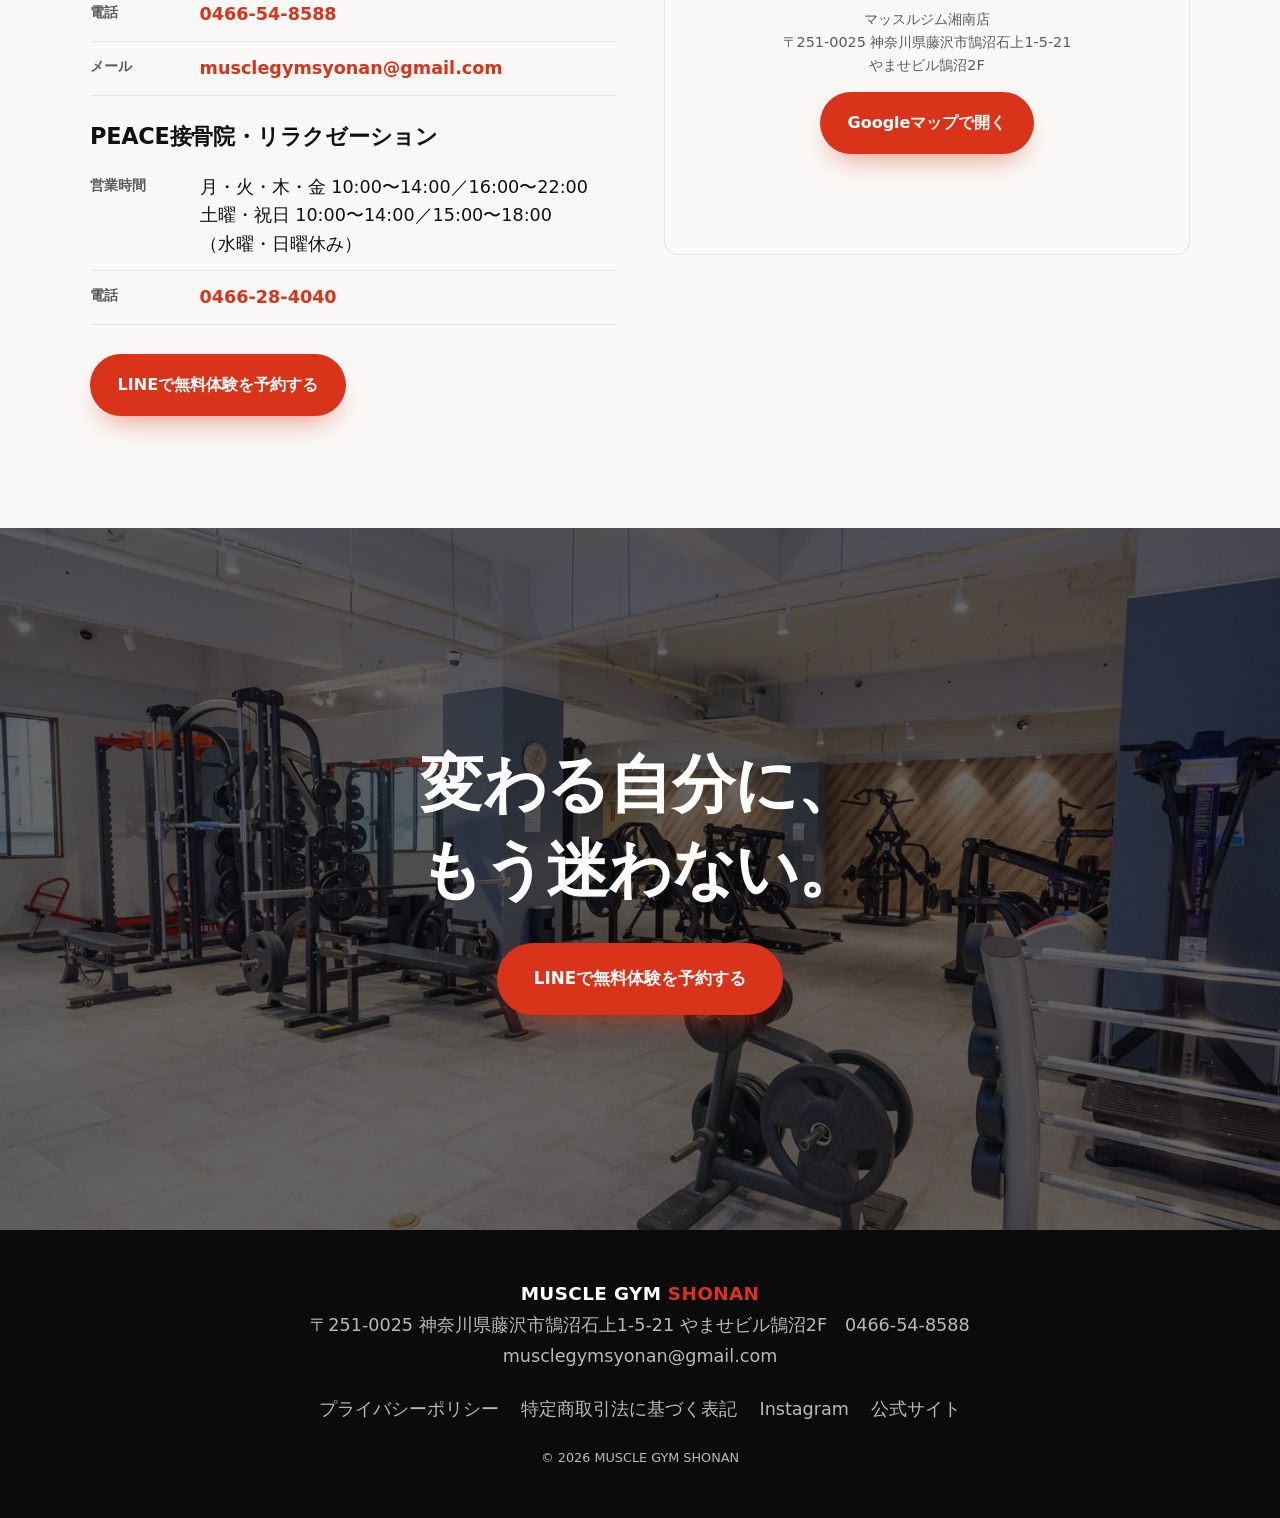
==== commit cd1caaa6: "スマホ版ヒーロー画像のクロップ改善・アクセス見出しの改行修正・キャンペーン表記の明確化 - .hero__img のスマホ版（max-width:640px）object-position を   c" ====
--- a/index.html
+++ b/index.html
@@ -21,7 +21,7 @@
 
 <link rel="icon" href="./assets/img/favicon.svg" type="image/svg+xml">
 
-<link rel="stylesheet" href="./assets/css/style-20260903.css">
+<link rel="stylesheet" href="./assets/css/style-20260904.css">
 <script>document.documentElement.classList.add('js');</script>
 
 <!-- ============================================================
@@ -185,7 +185,7 @@
 
         <article class="campaign-card">
           <p class="campaign-card__label">パーソナルコース</p>
-          <p class="campaign-card__price-tag">セット料金</p>
+          <p class="campaign-card__price-tag">追加セット料金</p>
           <p class="campaign-card__price"><span class="campaign-card__price-num">0</span><span class="campaign-card__price-yen">円</span></p>
           <p class="campaign-card__sub">最初の2ヶ月間</p>
           <ul class="campaign-card__list">
@@ -193,6 +193,7 @@
             <li>パーソナル＋接骨院</li>
             <li>パーソナル料金だけで利用可能</li>
           </ul>
+          <p class="campaign-card__note">※パーソナル料金は別途</p>
         </article>
       </div>
 
@@ -357,11 +358,12 @@
     <div class="wrap pricing__summary">
       <div class="pricing__summary-item">
         <p class="pricing__summary-label">24時間コース</p>
-        <p class="pricing__summary-price">月額2,980円<span>〜／最初の2ヶ月・税込</span></p>
+        <p class="pricing__summary-price">月額2,980円<span>／最初の2ヶ月・税込</span></p>
       </div>
       <div class="pricing__summary-item">
         <p class="pricing__summary-label">パーソナルコース</p>
-        <p class="pricing__summary-price">セット料金0円<span>／最初の2ヶ月・税込</span></p>
+        <p class="pricing__summary-price">追加セット料金0円<span>／最初の2ヶ月・税込</span></p>
+        <p class="pricing__summary-note">※パーソナル料金は別途</p>
       </div>
     </div>
     <div class="wrap pricing__footer">
@@ -415,7 +417,7 @@
     <div class="wrap access__grid">
       <div>
         <p class="eyebrow">ACCESS</p>
-        <h2 class="section-title">湘南エリアからアクセス良好。</h2>
+        <h2 class="section-title">湘南エリアから<br>アクセス良好。</h2>
 
         <div class="access__block">
           <h3 class="access__block-title">マッスルジム湘南店</h3>
--- a/assets/css/style-20260904.css
+++ b/assets/css/style-20260904.css
@@ -0,0 +1,650 @@
+/* ==========================================================================
+   MUSCLE GYM SHONAN — LP Stylesheet
+   写真を主役に、余白を広く、CTAを最優先するミニマル設計。
+   フレームワーク不使用（パフォーマンス最優先）。
+   ========================================================================== */
+
+/* ---------- Reset ---------- */
+*, *::before, *::after { box-sizing: border-box; }
+html { -webkit-text-size-adjust: 100%; scroll-behavior: smooth; }
+body { margin: 0; }
+img { max-width: 100%; height: auto; display: block; }
+ul, ol { list-style: none; margin: 0; padding: 0; }
+h1, h2, h3, p, dl, dd, figure, blockquote, details { margin: 0; }
+a { color: inherit; text-decoration: none; }
+button { font: inherit; }
+@media (prefers-reduced-motion: reduce) {
+  html { scroll-behavior: auto; }
+  *, *::before, *::after { animation-duration: 0.01ms !important; transition-duration: 0.01ms !important; }
+}
+
+/* ---------- Design tokens ---------- */
+:root {
+  --ink: #111113;
+  --paper: #ffffff;
+  --paper-warm: #faf9f7;
+  --night: #0b0b0c;
+  --night-2: #17171a;
+  --muted: #5b5b60;
+  --muted-invert: #b9b9bd;
+  --line: rgba(17, 17, 19, 0.09);
+  --line-invert: rgba(255, 255, 255, 0.14);
+  --cta: #d9331a;
+  --cta-hover: #b8290f;
+  --accent: #ff5a36;
+
+  --font: -apple-system, BlinkMacSystemFont, "Hiragino Sans", "Hiragino Kaku Gothic ProN",
+          "Yu Gothic", "Meiryo", system-ui, sans-serif;
+
+  --fs-h1: clamp(2.25rem, 1.6rem + 2.9vw, 4.2rem);
+  --fs-h2: clamp(1.6rem, 1.15rem + 2.2vw, 2.75rem);
+  --fs-h3: clamp(1.1rem, 1rem + 0.6vw, 1.4rem);
+  --fs-lead: clamp(1.05rem, 0.95rem + 0.5vw, 1.3rem);
+  --fs-body: clamp(1rem, 0.96rem + 0.2vw, 1.1rem);
+
+  --section-y: clamp(4rem, 3rem + 5vw, 8rem);
+  --wrap-x: clamp(1.25rem, 1rem + 2vw, 2.5rem);
+  --radius: 14px;
+}
+
+/* ---------- Base ---------- */
+body {
+  font-family: var(--font);
+  color: var(--ink);
+  background: var(--paper);
+  font-size: var(--fs-body);
+  line-height: 1.75;
+  -webkit-font-smoothing: antialiased;
+}
+h1, h2, h3 { line-height: 1.35; font-weight: 800; letter-spacing: -0.01em; }
+:focus-visible {
+  outline: 3px solid var(--accent);
+  outline-offset: 3px;
+}
+
+.skip-link {
+  position: absolute;
+  left: -999px;
+  top: 0;
+  background: var(--ink);
+  color: #fff;
+  padding: 0.75em 1.25em;
+  z-index: 1000;
+  border-radius: 0 0 8px 0;
+}
+.skip-link:focus { left: 0; }
+
+.wrap {
+  max-width: 1180px;
+  margin-inline: auto;
+  padding-inline: var(--wrap-x);
+}
+.wrap--narrow { max-width: 760px; }
+
+.eyebrow {
+  font-size: 0.8rem;
+  font-weight: 700;
+  letter-spacing: 0.16em;
+  color: var(--cta);
+  margin-bottom: 0.9em;
+}
+.eyebrow--invert { color: var(--accent); }
+
+.section-title {
+  font-size: var(--fs-h2);
+  max-width: 18ch;
+}
+.section-title--invert { color: #fff; }
+
+/* ---------- Buttons ---------- */
+.btn {
+  display: inline-flex;
+  align-items: center;
+  justify-content: center;
+  gap: 0.5em;
+  padding: 0.95em 1.6em;
+  border-radius: 999px;
+  font-weight: 700;
+  font-size: 1rem;
+  border: 2px solid transparent;
+  transition: transform 0.15s ease, background-color 0.15s ease, opacity 0.15s ease;
+  white-space: nowrap;
+}
+.btn--lg { padding: 1.15em 2.1em; font-size: 1.05rem; }
+.btn--sm { padding: 0.55em 1.05em; font-size: 0.85rem; }
+.btn--cta { background: var(--cta); color: #fff; box-shadow: 0 14px 30px -12px rgba(217, 51, 26, 0.55); }
+.btn--cta:hover { background: var(--cta-hover); transform: translateY(-2px); box-shadow: 0 18px 36px -12px rgba(217, 51, 26, 0.6); }
+.btn--ghost { background: transparent; color: var(--ink); border-color: var(--line); }
+.btn--ghost:hover { border-color: var(--ink); }
+.btn--ghost-invert { background: transparent; color: #fff; border-color: rgba(255,255,255,0.55); }
+.btn--ghost-invert:hover { border-color: #fff; background: rgba(255,255,255,0.08); }
+
+.cta-group {
+  display: flex;
+  flex-wrap: wrap;
+  gap: 0.9rem;
+  margin-top: 1.9rem;
+}
+
+/* ---------- Header ---------- */
+.site-header {
+  position: sticky;
+  top: 0;
+  z-index: 40;
+  background: rgba(255, 255, 255, 0.85);
+  backdrop-filter: saturate(180%) blur(10px);
+  -webkit-backdrop-filter: saturate(180%) blur(10px);
+  border-bottom: 1px solid var(--line);
+}
+.site-header__inner {
+  display: flex;
+  align-items: center;
+  justify-content: space-between;
+  padding-block: 0.85rem;
+}
+.logo {
+  font-weight: 800;
+  letter-spacing: 0.02em;
+  font-size: clamp(0.85rem, 0.7rem + 1vw, 1.02rem);
+  white-space: nowrap;
+}
+.logo em { font-style: normal; color: var(--cta); margin-left: 0.35em; }
+.logo--footer { color: #fff; font-size: 1.15rem; }
+
+/* 電話CTAは画面が狭いうちは非表示にし、ロゴの折り返しと過密を防ぐ。
+   モバイルの電話導線はスクロール後に出現する固定CTAバーが担う。 */
+.site-header .btn { display: none; }
+@media (min-width: 480px) {
+  .site-header .btn { display: inline-flex; }
+}
+
+/* ---------- Hero ---------- */
+.hero {
+  position: relative;
+  min-height: 100svh;
+  display: flex;
+  align-items: flex-end;
+  overflow: hidden;
+  background: var(--night);
+}
+.hero__img {
+  position: absolute;
+  inset: 0;
+  width: 100%;
+  height: 100%;
+  object-fit: cover;
+  object-position: center 30%;
+}
+/* スマホは画面が縦長なため、中央基準だと人物が画面外に切れてしまう。
+   顔・上半身が写っている右寄りの位置を基準にする（PC版は変更しない） */
+@media (max-width: 640px) {
+  .hero__img { object-position: 76% 20%; }
+}
+.hero__scrim {
+  position: absolute;
+  inset: 0;
+  background: linear-gradient(180deg, rgba(11,11,12,0.35) 0%, rgba(11,11,12,0.35) 40%, rgba(11,11,12,0.92) 100%);
+}
+.hero__content {
+  position: relative;
+  color: #fff;
+  padding-block: clamp(3rem, 8vh, 5rem);
+  width: 100%;
+}
+.hero__title {
+  font-size: var(--fs-h1);
+}
+.hero__offer {
+  margin-top: 1.4rem;
+  font-size: clamp(1.1rem, 1rem + 0.6vw, 1.4rem);
+  font-weight: 800;
+  color: var(--accent);
+}
+.hero__offer-break { display: none; }
+@media (max-width: 420px) {
+  .hero__offer-break { display: inline; }
+}
+.hero__lead {
+  font-size: var(--fs-lead);
+  margin-top: 0.8rem;
+  max-width: 34ch;
+  color: rgba(255,255,255,0.92);
+}
+.hero__note {
+  margin-top: 1rem;
+  font-size: 0.85rem;
+  color: var(--muted-invert);
+}
+.hero__scrolldown {
+  position: absolute;
+  bottom: 1.4rem;
+  left: 50%;
+  transform: translateX(-50%);
+  width: 24px;
+  height: 38px;
+  border: 2px solid rgba(255,255,255,0.55);
+  border-radius: 20px;
+}
+.hero__scrolldown span {
+  position: absolute;
+  top: 6px;
+  left: 50%;
+  width: 4px;
+  height: 8px;
+  margin-left: -2px;
+  background: #fff;
+  border-radius: 2px;
+  animation: scrolldown 1.8s ease-in-out infinite;
+}
+@keyframes scrolldown {
+  0% { opacity: 1; transform: translateY(0); }
+  70% { opacity: 0; transform: translateY(12px); }
+  100% { opacity: 0; }
+}
+@media (max-width: 640px) {
+  .hero__scrolldown { display: none; }
+}
+
+/* ---------- Features (3つの特徴) ---------- */
+.features { padding-block: var(--section-y); }
+.features .wrap:first-child { margin-bottom: 2.2rem; }
+.features__grid {
+  display: grid;
+  gap: clamp(1.5rem, 3vw, 2.5rem);
+  grid-template-columns: 1fr;
+}
+@media (min-width: 720px) {
+  .features__grid { grid-template-columns: repeat(3, 1fr); }
+}
+.feature-card {
+  background: var(--paper-warm);
+  border: 1px solid var(--line);
+  border-radius: var(--radius);
+  padding: clamp(1.8rem, 2.5vw, 2.4rem) clamp(1.4rem, 2vw, 1.8rem);
+  text-align: center;
+}
+.feature-card__num {
+  display: inline-flex;
+  align-items: center;
+  justify-content: center;
+  width: 2.75rem;
+  height: 2.75rem;
+  border-radius: 50%;
+  background: var(--cta);
+  color: #fff;
+  font-size: 1.05rem;
+  font-weight: 800;
+  margin-bottom: 1.1rem;
+}
+.feature-card h3 { font-size: var(--fs-h3); margin-bottom: 0.5em; }
+.feature-card p { color: var(--muted); }
+
+/* ---------- Campaign (9月限定キャンペーン) ---------- */
+.campaign { background: var(--night); color: #fff; padding-block: var(--section-y); scroll-margin-top: 90px; }
+.campaign .wrap > .eyebrow, .campaign .wrap > .section-title { text-align: center; }
+.campaign .section-title { margin-inline: auto; margin-bottom: clamp(1.8rem, 3vw, 2.4rem); }
+
+/* 共通特典：入会金 / 事務手数料 / 無料体験 を大きな数字バッジで */
+.campaign__stats {
+  display: grid;
+  grid-template-columns: repeat(3, 1fr);
+  gap: clamp(0.6rem, 1.5vw, 1.2rem);
+  margin-bottom: clamp(2rem, 4vw, 3rem);
+}
+.campaign__stat {
+  background: var(--night-2);
+  border: 1px solid var(--line-invert);
+  border-radius: var(--radius);
+  padding: clamp(0.9rem, 2vw, 1.4rem) 0.5rem;
+  text-align: center;
+}
+.campaign__stat-num {
+  font-size: clamp(1.6rem, 1.1rem + 2.2vw, 2.4rem);
+  font-weight: 800;
+  color: var(--accent);
+  line-height: 1.1;
+}
+.campaign__stat-num small { font-size: 0.5em; font-weight: 700; margin-left: 0.1em; }
+.campaign__stat-num--sm { font-size: clamp(1.3rem, 1rem + 1.5vw, 1.9rem); }
+.campaign__stat-label { margin-top: 0.4rem; font-size: clamp(0.75rem, 0.7rem + 0.3vw, 0.9rem); color: var(--muted-invert); }
+
+.campaign__grid {
+  display: grid;
+  gap: 1.5rem;
+  grid-template-columns: 1fr;
+  margin-bottom: clamp(2rem, 4vw, 3rem);
+}
+@media (min-width: 720px) {
+  .campaign__grid { grid-template-columns: repeat(2, 1fr); }
+}
+.campaign-card {
+  background: var(--night-2);
+  border: 1px solid var(--line-invert);
+  border-radius: var(--radius);
+  padding: clamp(1.6rem, 2.5vw, 2.4rem);
+  text-align: center;
+}
+.campaign-card__label {
+  display: inline-block;
+  font-weight: 700;
+  font-size: 0.85rem;
+  letter-spacing: 0.06em;
+  color: var(--accent);
+  border: 1px solid var(--accent);
+  border-radius: 999px;
+  padding: 0.3em 1em;
+  margin-bottom: 1.4rem;
+}
+.campaign-card__price-tag { font-size: 0.95rem; font-weight: 700; color: var(--muted-invert); }
+.campaign-card__price {
+  margin-top: 0.2rem;
+  line-height: 1;
+}
+.campaign-card__price-num { font-size: clamp(2.4rem, 1.6rem + 4vw, 3.6rem); font-weight: 800; }
+.campaign-card__price-yen { font-size: clamp(1.2rem, 1rem + 1vw, 1.6rem); font-weight: 800; margin-left: 0.15em; }
+.campaign-card__sub { margin-top: 0.5rem; font-size: 0.9rem; color: var(--muted-invert); }
+.campaign-card__list {
+  margin-top: 1.4rem;
+  text-align: left;
+  display: inline-block;
+}
+.campaign-card__list li {
+  padding: 0.5em 0;
+  padding-left: 1.5em;
+  position: relative;
+  color: rgba(255,255,255,0.92);
+}
+.campaign-card__list li::before {
+  content: "✓";
+  position: absolute;
+  left: 0;
+  color: var(--accent);
+  font-weight: 800;
+}
+.campaign-card__note { margin-top: 1rem; font-size: 0.8rem; color: var(--muted-invert); }
+
+/* LINE限定特典：独立した目立つバナー */
+.campaign__perk-banner {
+  background: var(--cta);
+  border-radius: var(--radius);
+  padding: 1.2em 1.4em;
+  text-align: center;
+  margin-bottom: clamp(1.6rem, 3vw, 2.2rem);
+  box-shadow: 0 16px 40px -18px rgba(217, 51, 26, 0.55);
+}
+.campaign__perk-banner-label { font-size: 0.85rem; font-weight: 700; letter-spacing: 0.04em; opacity: 0.9; }
+.campaign__perk-banner-main { margin-top: 0.3rem; font-size: clamp(1.3rem, 1rem + 1.5vw, 1.7rem); font-weight: 800; }
+.campaign__perk-banner-main strong { font-size: 1.15em; }
+
+.campaign__disclaimer {
+  border-top: 1px solid var(--line-invert);
+  padding-top: 1.4rem;
+  text-align: center;
+  font-size: 0.8rem;
+  line-height: 1.8;
+  color: var(--muted-invert);
+}
+
+/* ---------- Split (image / text story blocks) ---------- */
+.split {
+  display: grid;
+  grid-template-columns: 1fr;
+  align-items: stretch;
+}
+@media (min-width: 900px) {
+  .split { grid-template-columns: 1fr 1fr; min-height: 640px; }
+  .split--reverse .split__media { order: 2; }
+}
+.split__media { overflow: hidden; }
+.split__media img { width: 100%; height: 100%; object-fit: cover; aspect-ratio: 4 / 5; }
+.split__text {
+  display: flex;
+  flex-direction: column;
+  justify-content: center;
+  padding: clamp(2.5rem, 4vw, 5rem) var(--wrap-x);
+}
+.split__text h2 { font-size: var(--fs-h2); max-width: 16ch; }
+.split__text p:not(.eyebrow) { margin-top: 1.1em; max-width: 44ch; color: var(--muted); font-size: var(--fs-lead); }
+
+/* ---------- CTA strip ---------- */
+.cta-strip { background: var(--night); color: #fff; padding-block: 3rem; }
+.cta-strip__inner {
+  display: flex;
+  flex-wrap: wrap;
+  align-items: center;
+  justify-content: center;
+  gap: 1.4rem;
+  text-align: center;
+}
+.cta-strip__inner p { font-size: var(--fs-lead); font-weight: 700; }
+
+/* ---------- Gallery ---------- */
+.gallery { padding-block: var(--section-y); }
+.gallery .wrap:first-child { margin-bottom: 2.2rem; }
+.gallery__grid {
+  display: grid;
+  grid-template-columns: repeat(2, 1fr);
+  gap: clamp(0.4rem, 1vw, 0.8rem);
+  padding-inline: var(--wrap-x);
+}
+@media (min-width: 800px) {
+  .gallery__grid { grid-template-columns: repeat(3, 1fr); }
+}
+.gallery__item { overflow: hidden; border-radius: var(--radius); background: var(--paper-warm); }
+.gallery__item img { width: 100%; height: 100%; object-fit: cover; aspect-ratio: 3 / 4; transition: transform 0.5s ease; }
+.gallery__item--tall img { aspect-ratio: 3 / 5; }
+.gallery__item:hover img { transform: scale(1.04); }
+
+/* ---------- Flow ---------- */
+.flow { padding-block: var(--section-y); }
+.flow .wrap:first-child { margin-bottom: 2.5rem; }
+.flow__list {
+  display: grid;
+  gap: 2rem;
+  grid-template-columns: 1fr;
+  margin-bottom: 2.8rem;
+}
+@media (min-width: 780px) {
+  .flow__list { grid-template-columns: repeat(3, 1fr); }
+}
+.flow__num {
+  display: block;
+  font-size: 2.2rem;
+  font-weight: 800;
+  color: var(--cta);
+  margin-bottom: 0.4rem;
+}
+.flow__list h3 { font-size: var(--fs-h3); margin-bottom: 0.5em; }
+.flow__list p { color: var(--muted); }
+.flow__cta { text-align: center; }
+
+/* ---------- Pricing（要約・キャンペーンへの案内のみ） ---------- */
+.pricing { background: var(--paper-warm); padding-block: var(--section-y); }
+.pricing .wrap:first-child { text-align: center; margin-bottom: clamp(2rem, 4vw, 2.8rem); }
+.pricing__lead { color: var(--muted); margin-top: 0.6em; }
+.pricing__lead a { color: var(--cta); font-weight: 700; }
+.pricing__summary {
+  display: grid;
+  gap: 1.2rem;
+  grid-template-columns: 1fr;
+  margin-bottom: clamp(2rem, 4vw, 2.8rem);
+}
+@media (min-width: 640px) {
+  .pricing__summary { grid-template-columns: repeat(2, 1fr); }
+}
+.pricing__summary-item {
+  background: var(--paper);
+  border: 1px solid var(--line);
+  border-radius: var(--radius);
+  padding: clamp(1.4rem, 2.5vw, 2rem);
+  text-align: center;
+  box-shadow: 0 16px 40px -26px rgba(17,17,19,0.25);
+}
+.pricing__summary-label { font-weight: 700; color: var(--muted); font-size: 0.9rem; }
+.pricing__summary-price { margin-top: 0.5rem; font-size: clamp(1.4rem, 1.1rem + 1.2vw, 1.9rem); font-weight: 800; }
+.pricing__summary-price span { display: block; margin-top: 0.3rem; font-size: 0.85rem; color: var(--muted); font-weight: 500; }
+.pricing__summary-note { margin-top: 0.5rem; font-size: 0.8rem; color: var(--muted); }
+.pricing__footer { text-align: center; }
+
+/* ---------- FAQ ---------- */
+.faq { padding-block: var(--section-y); }
+.faq .wrap > .eyebrow, .faq .wrap > .section-title { text-align: center; }
+.faq .section-title { margin-inline: auto; margin-bottom: 2.2rem; }
+.faq__item {
+  border-bottom: 1px solid var(--line);
+  padding-block: 1.1rem;
+}
+.faq__item summary {
+  cursor: pointer;
+  font-weight: 700;
+  font-size: 1.02rem;
+  list-style: none;
+  display: flex;
+  align-items: center;
+  justify-content: space-between;
+  gap: 1rem;
+}
+.faq__item summary::-webkit-details-marker { display: none; }
+.faq__item summary::after {
+  content: "+";
+  font-size: 1.4rem;
+  font-weight: 400;
+  color: var(--cta);
+  flex-shrink: 0;
+  transition: transform 0.2s ease;
+}
+.faq__item[open] summary::after { transform: rotate(45deg); }
+.faq__item p { margin-top: 0.9rem; color: var(--muted); }
+
+/* ---------- Access ---------- */
+.access { padding-block: var(--section-y); background: var(--paper-warm); }
+.access__grid {
+  display: grid;
+  gap: clamp(2rem, 4vw, 3rem);
+  grid-template-columns: 1fr;
+  align-items: start;
+}
+@media (min-width: 900px) {
+  .access__grid { grid-template-columns: 1fr 1fr; }
+}
+.access__block { margin-top: 1.6rem; }
+.access__block:last-of-type { margin-bottom: 1.8rem; }
+.access__block-title { font-size: var(--fs-h3); margin-bottom: 0.6rem; }
+.access__list { margin: 0; }
+.access__list > div {
+  display: flex;
+  gap: 1rem;
+  padding: 0.7em 0;
+  border-bottom: 1px solid var(--line);
+}
+.access__list dt { width: 6.5em; flex-shrink: 0; color: var(--muted); font-weight: 700; font-size: 0.9rem; }
+.access__list dd { line-height: 1.6; min-width: 0; overflow-wrap: anywhere; }
+.access__list a { color: var(--cta); font-weight: 700; }
+.access__media {
+  display: flex;
+  flex-direction: column;
+  gap: clamp(1rem, 2vw, 1.5rem);
+}
+.access__media img {
+  width: 100%;
+  height: auto;
+  aspect-ratio: 4 / 3;
+  object-fit: cover;
+  object-position: center;
+  border-radius: var(--radius);
+}
+@media (max-width: 640px) {
+  .access__media img { max-height: 280px; }
+}
+/* 地図：外部iframe埋め込みは環境によって読み込めない場合があるため使用せず、
+   常に確実に表示される静的カード＋外部マップアプリへのリンクにする */
+.access__map-card {
+  aspect-ratio: 4 / 3;
+  max-width: 100%;
+  border-radius: var(--radius);
+  background: var(--paper-warm);
+  border: 1px solid var(--line);
+  display: flex;
+  flex-direction: column;
+  align-items: center;
+  justify-content: center;
+  gap: 0.9rem;
+  padding: 1.5rem;
+  text-align: center;
+}
+.access__map-icon { font-size: 2rem; line-height: 1; }
+.access__map-text { color: var(--muted); font-size: 0.9rem; line-height: 1.6; }
+
+/* ---------- Closing ---------- */
+.closing {
+  position: relative;
+  min-height: 78vh;
+  display: flex;
+  align-items: center;
+  overflow: hidden;
+  background: var(--night);
+}
+.closing__img { position: absolute; inset: 0; width: 100%; height: 100%; object-fit: cover; }
+.closing__scrim { position: absolute; inset: 0; background: rgba(11,11,12,0.62); }
+.closing__content { position: relative; color: #fff; text-align: center; margin-inline: auto; padding-block: 4rem; }
+.closing__content h2 { font-size: var(--fs-h1); }
+.closing .cta-group { justify-content: center; }
+
+/* ---------- Footer ---------- */
+.site-footer { background: var(--night); color: var(--muted-invert); padding-block: 3rem; }
+/* モバイルは画面下部に固定CTAバーが重なるため、フッター下部に逃げ余白を確保 */
+@media (max-width: 899px) {
+  .site-footer { padding-bottom: calc(3rem + 96px + env(safe-area-inset-bottom)); }
+}
+.site-footer__inner { text-align: center; }
+.site-footer__links { display: flex; flex-wrap: wrap; justify-content: center; gap: 1.4rem; margin: 1.4rem 0; }
+.site-footer__links a:hover { color: #fff; }
+.site-footer__copy { font-size: 0.8rem; margin-top: 1rem; }
+
+/* ---------- Sticky mobile CTA ---------- */
+.sticky-cta {
+  position: fixed;
+  left: 0;
+  right: 0;
+  bottom: 0;
+  z-index: 50;
+  display: flex;
+  flex-wrap: nowrap;
+  gap: 0.6rem;
+  padding: 0.7rem;
+  padding-bottom: calc(0.7rem + env(safe-area-inset-bottom));
+  background: rgba(255,255,255,0.92);
+  backdrop-filter: saturate(180%) blur(12px);
+  -webkit-backdrop-filter: saturate(180%) blur(12px);
+  border-top: 1px solid var(--line);
+  /* スライドイン中に「見えている一部だけが丸くちぎれた図形」に見えないよう、
+     画面外へのtranslateYではなく、常に定位置のままopacity/わずかな移動＋
+     visibilityで表示・非表示を切り替える */
+  opacity: 0;
+  visibility: hidden;
+  transform: translateY(6px);
+  transition: opacity 0.2s ease, transform 0.2s ease, visibility 0s linear 0.2s;
+}
+.sticky-cta.is-visible {
+  opacity: 1;
+  visibility: visible;
+  transform: translateY(0);
+  transition: opacity 0.2s ease, transform 0.2s ease;
+}
+.sticky-cta .btn { flex: 1; }
+@media (min-width: 900px) {
+  .sticky-cta { display: none; }
+}
+
+/* ---------- Scroll reveal ----------
+   JS未実行時（読み込み前・JS無効時）はデフォルトで表示状態にしておき、
+   <html class="js"> が付いた場合のみ初期非表示にしてフェードインさせる。
+   これにより「JSが遅れる/失敗する=コンテンツが見えない」を防ぐ。 */
+.js [data-reveal] { opacity: 0; }
+[data-reveal].in-view { opacity: 1; }
+.js [data-reveal="up"] { transform: translateY(24px); }
+[data-reveal] { transition: opacity 0.6s ease, transform 0.6s ease; }
+[data-reveal="up"].in-view { transform: translateY(0); }
+@media (prefers-reduced-motion: reduce) {
+  .js [data-reveal] { opacity: 1; transform: none; }
+}
